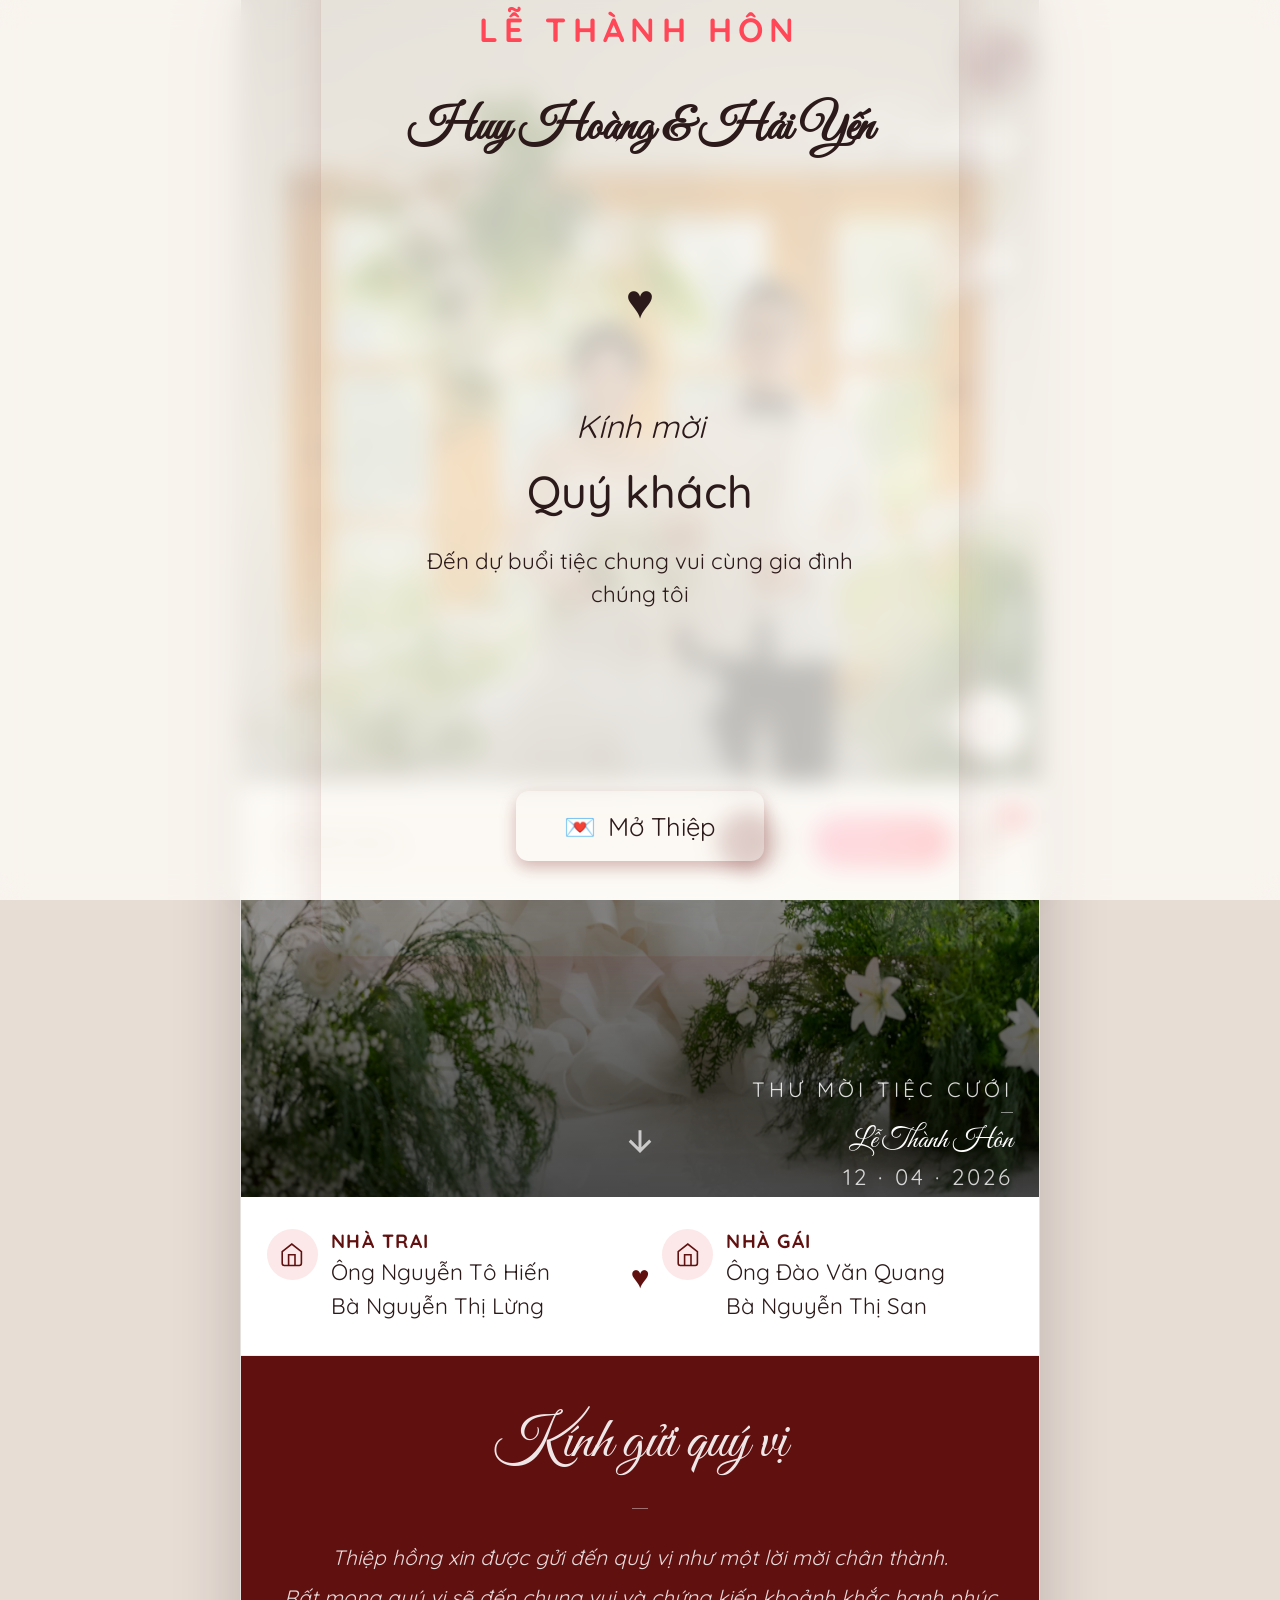
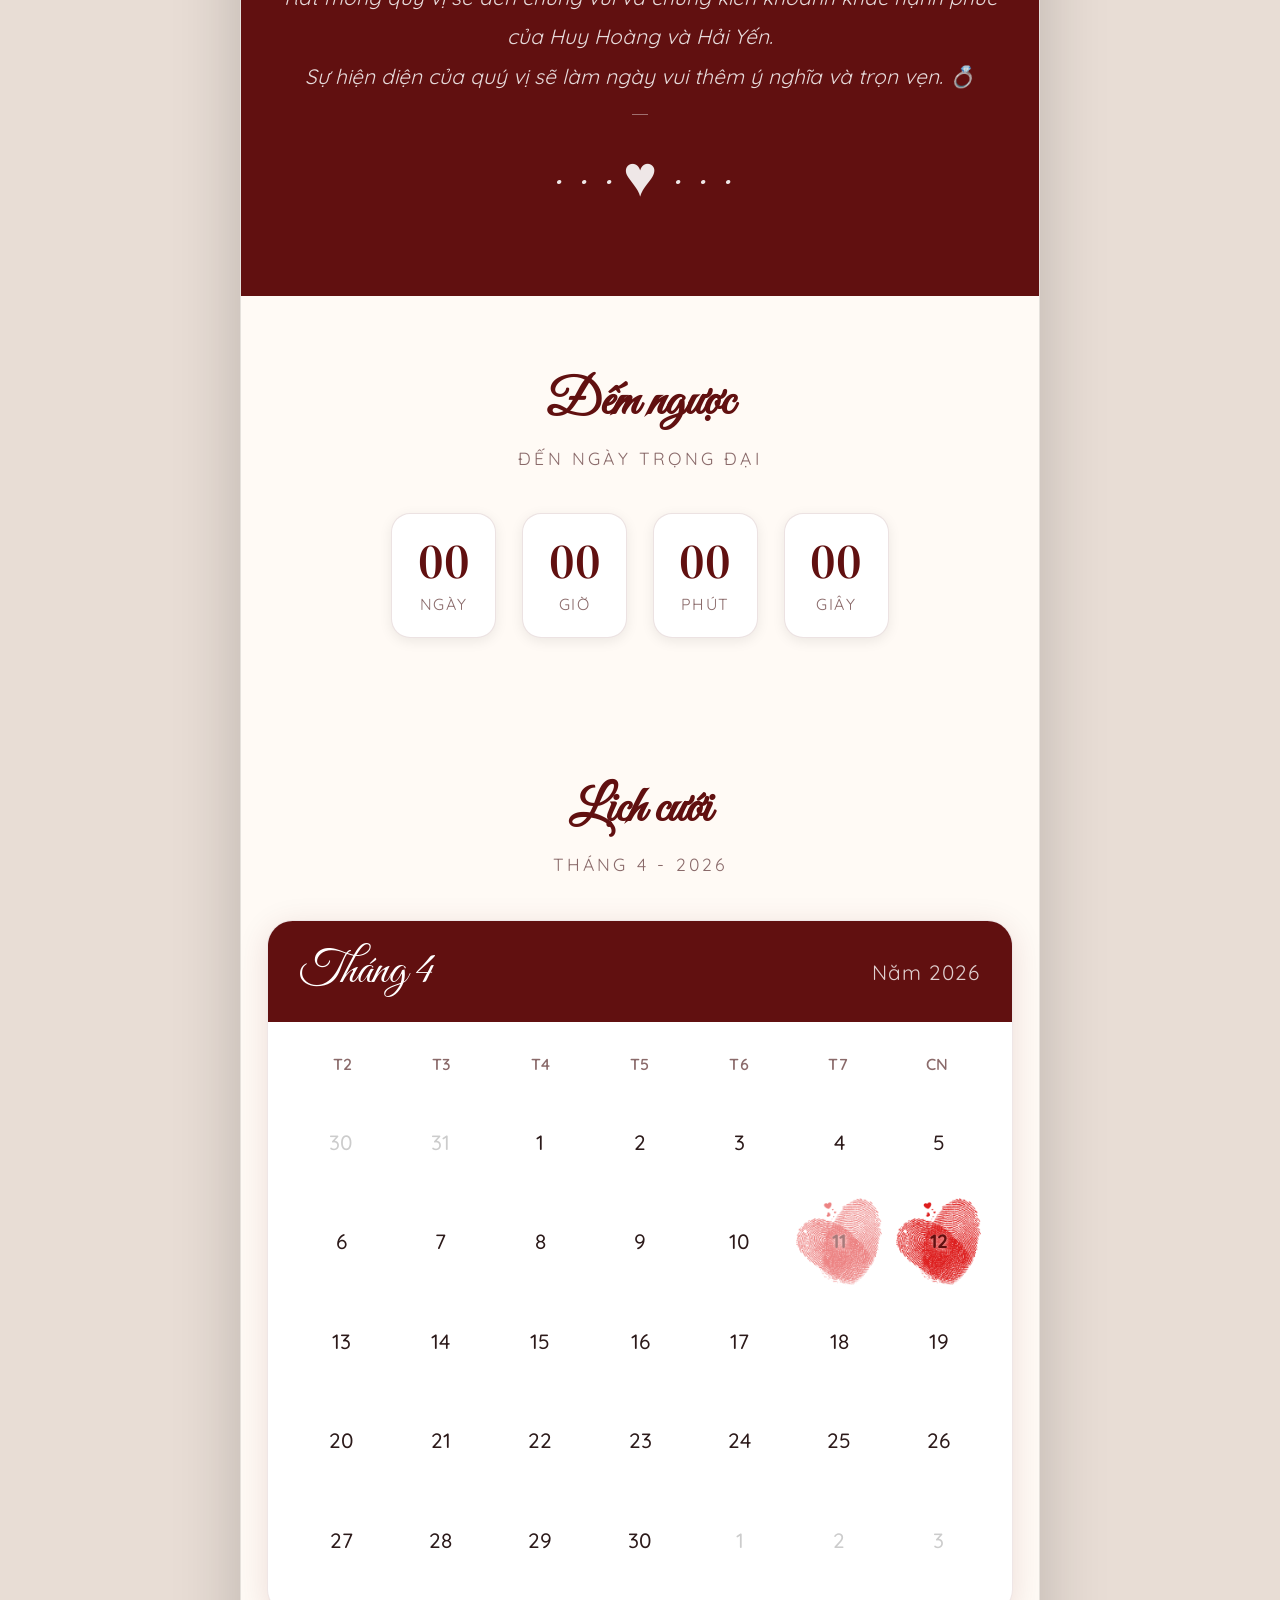
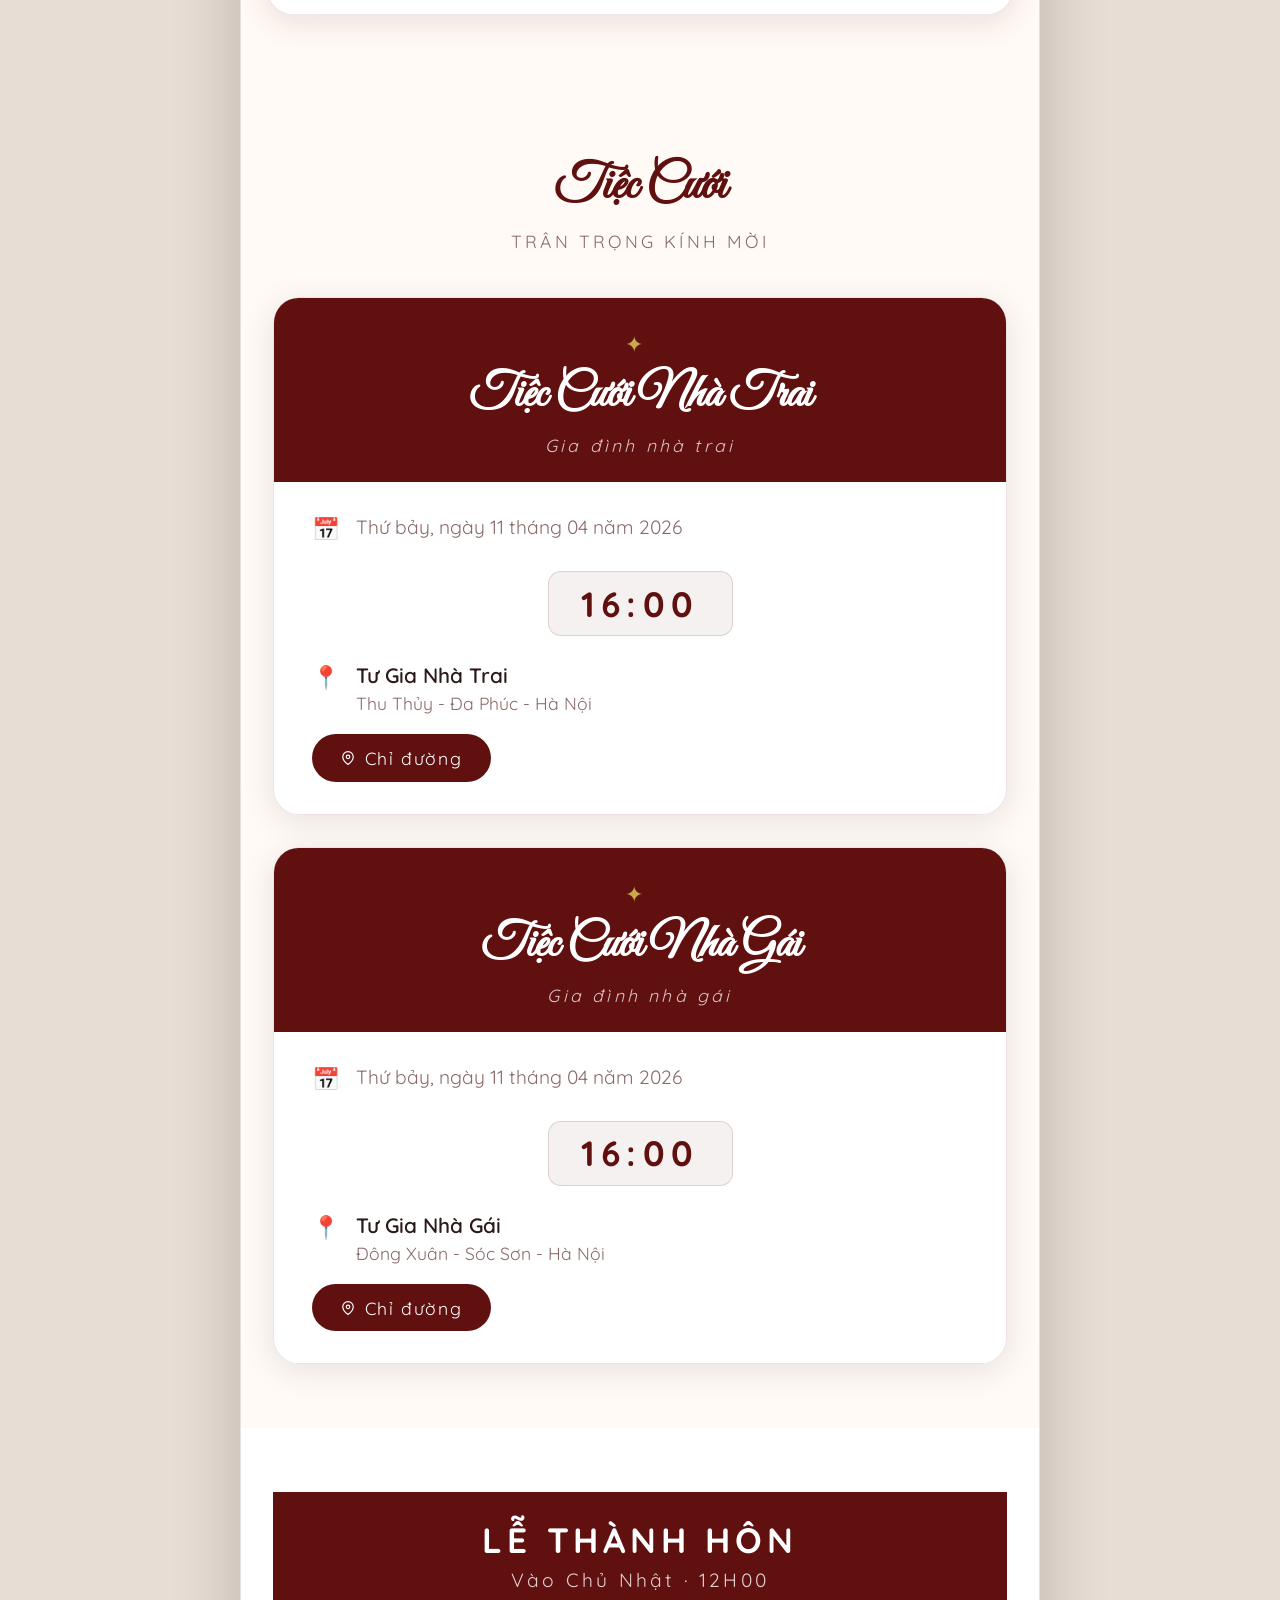
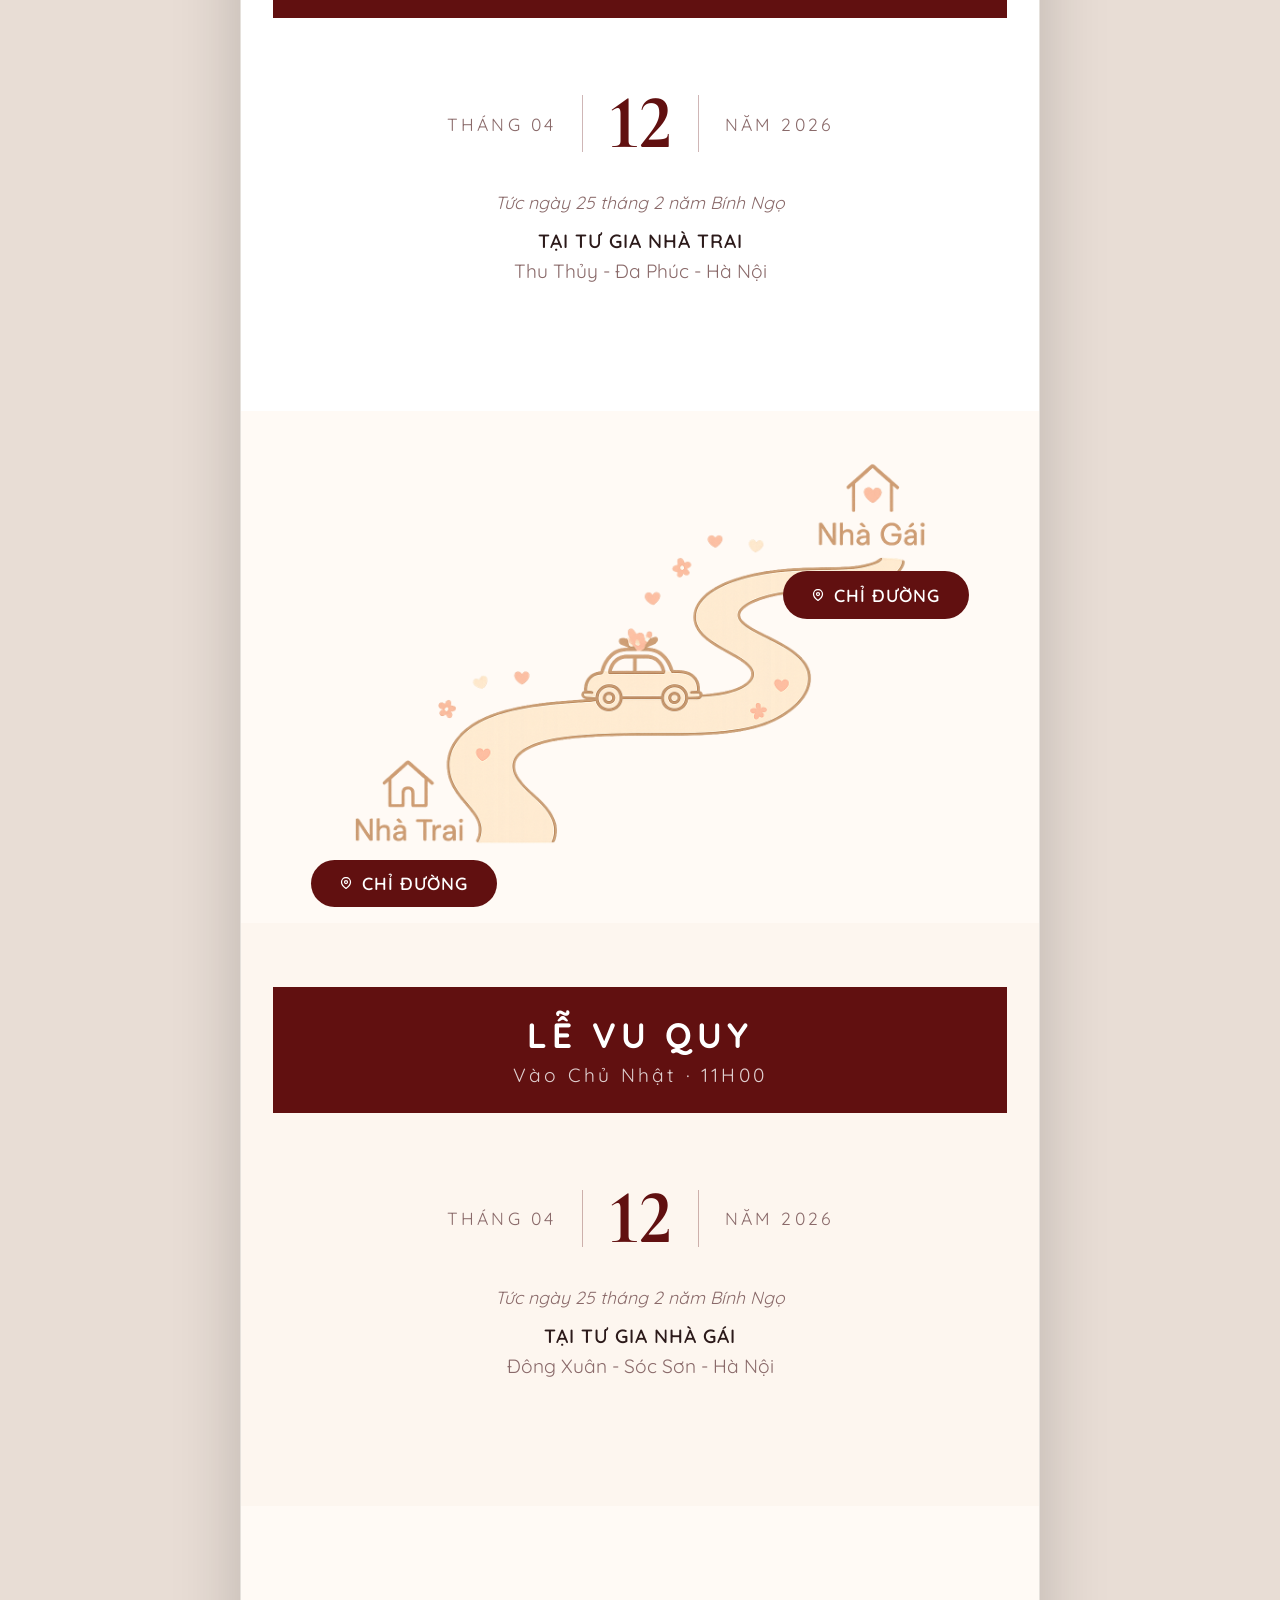
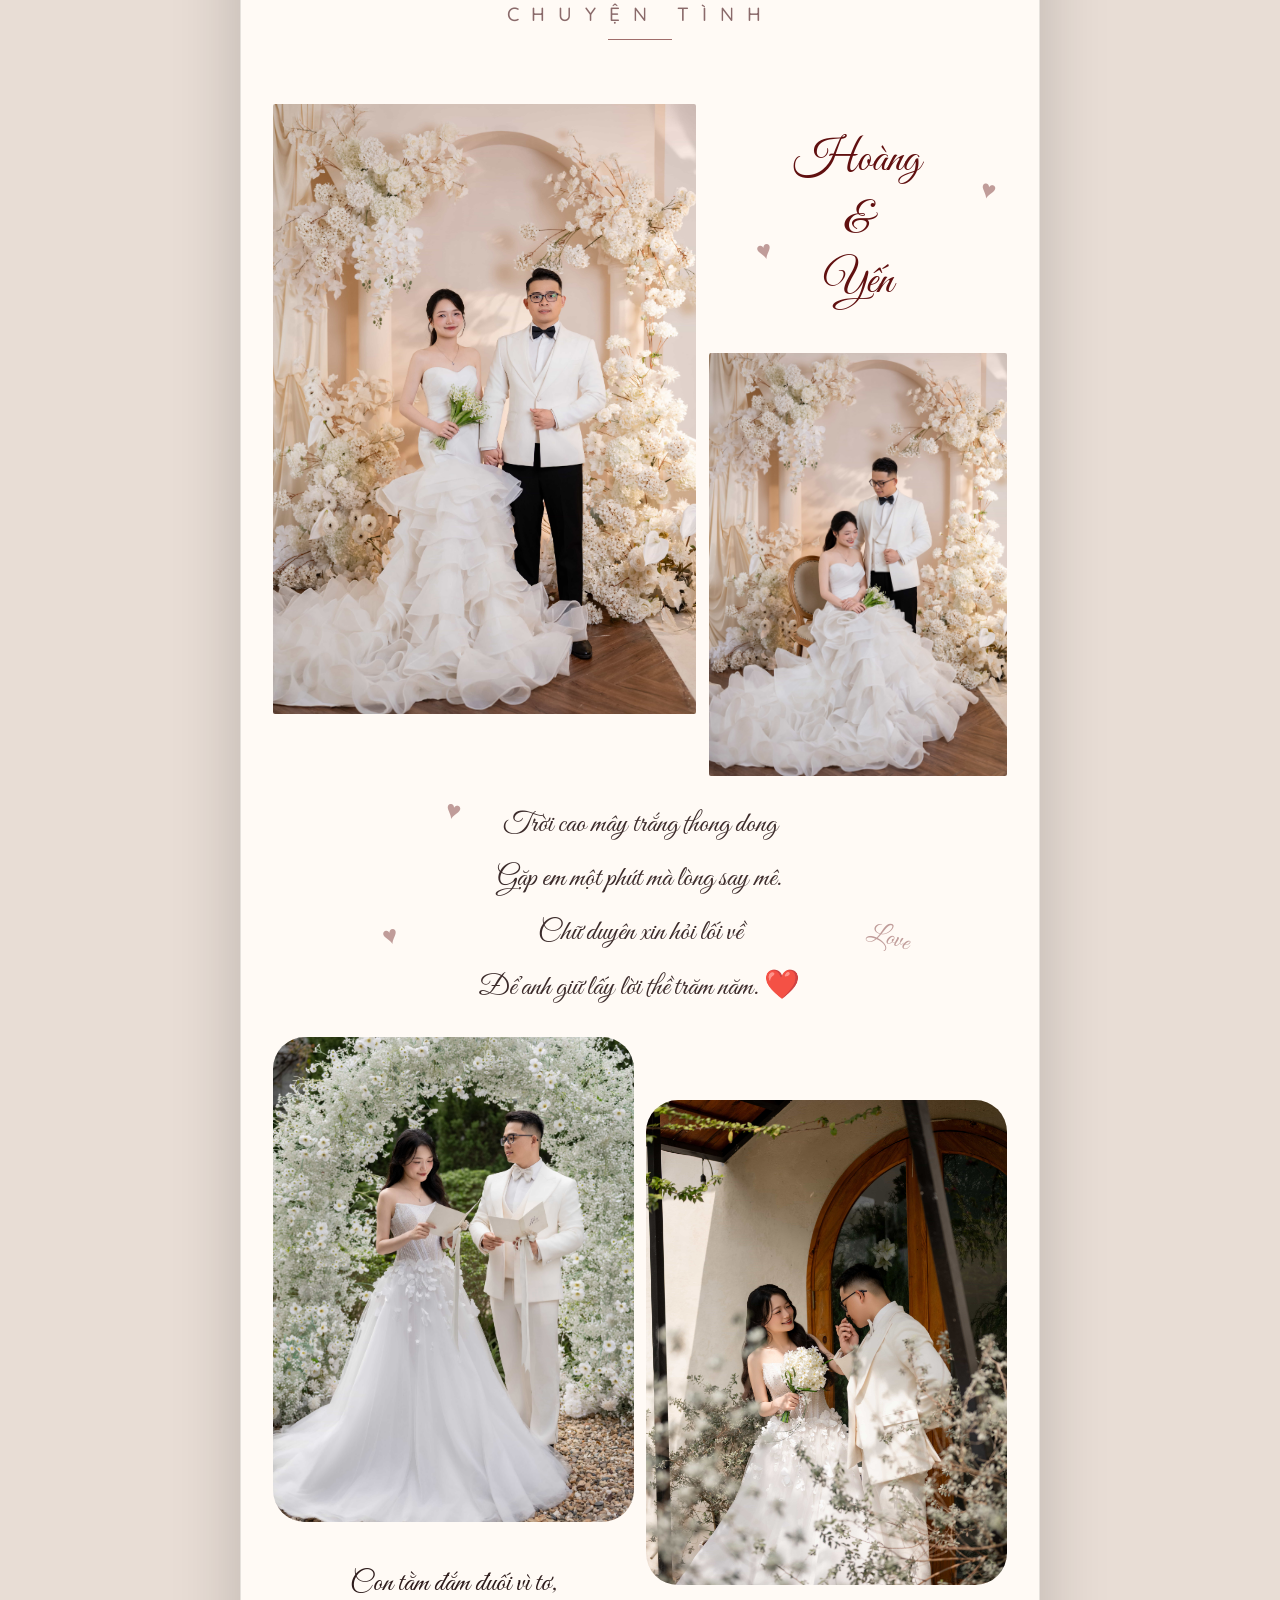
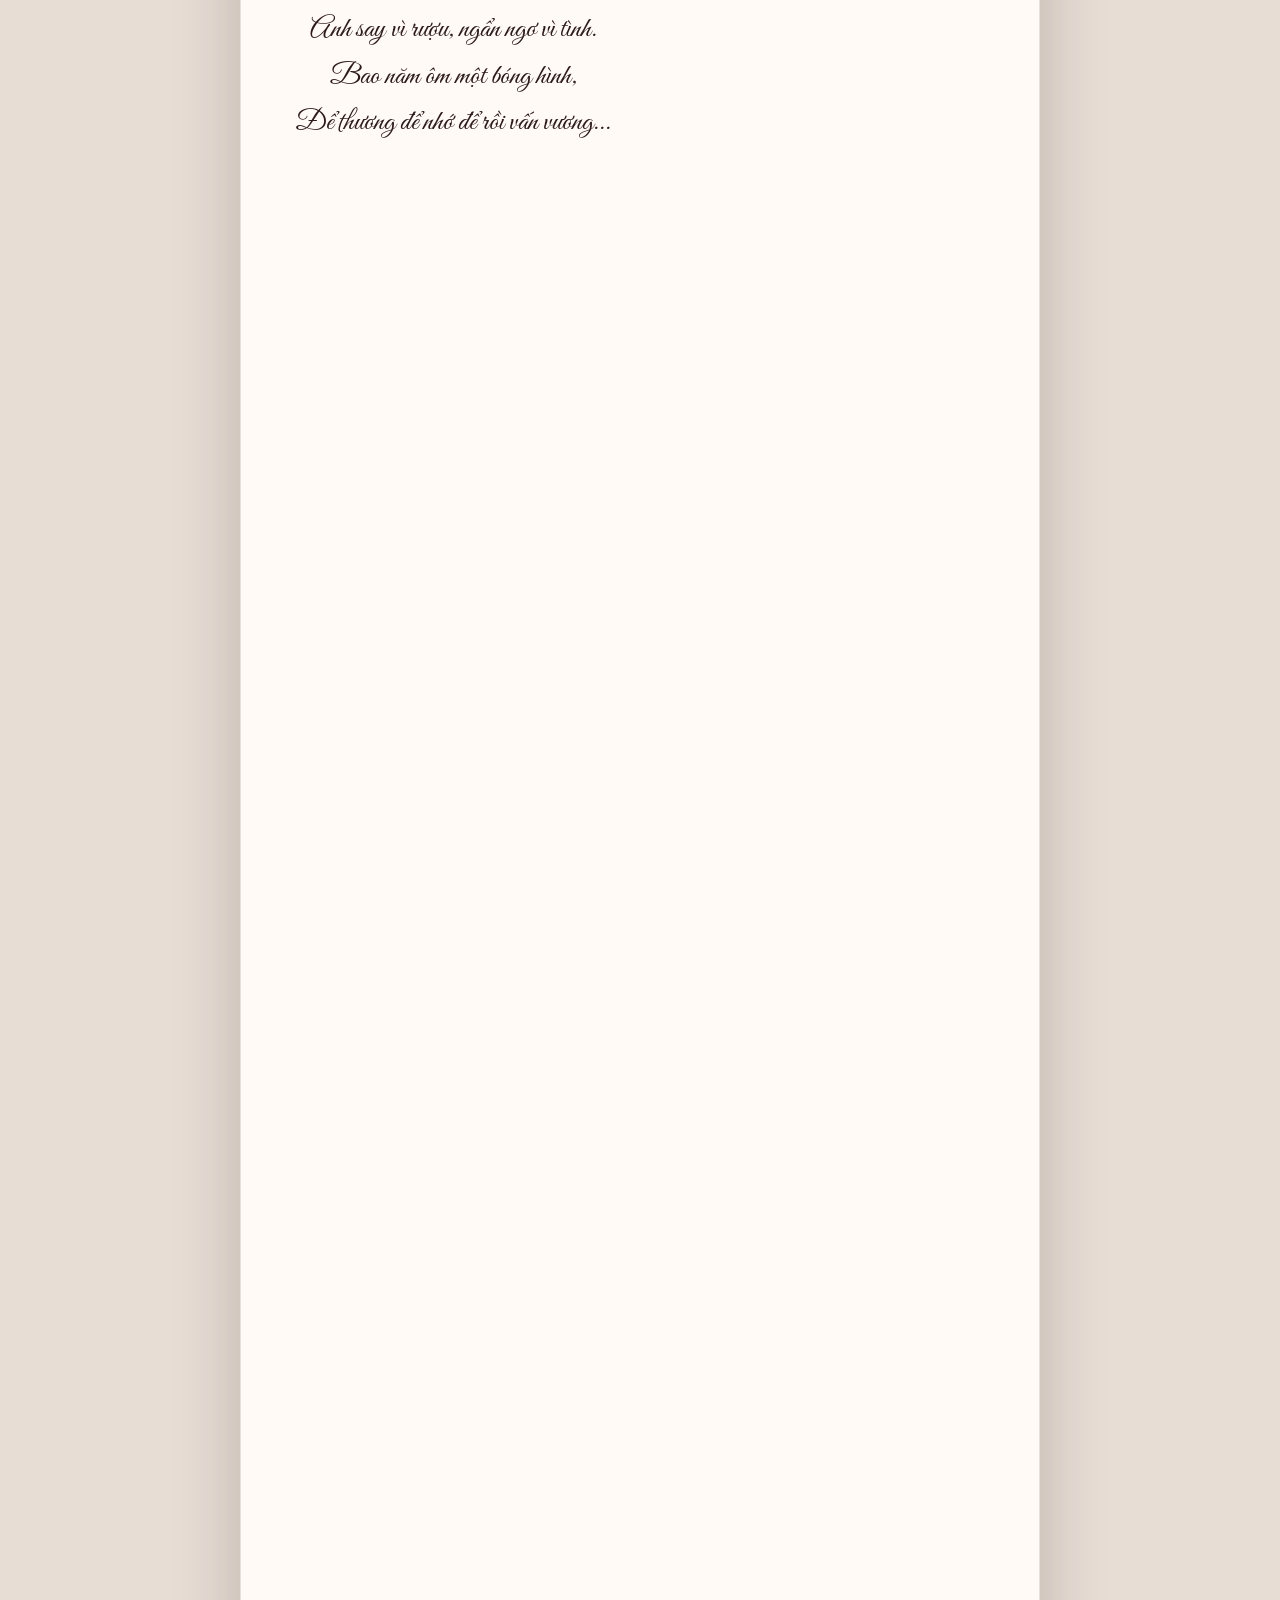
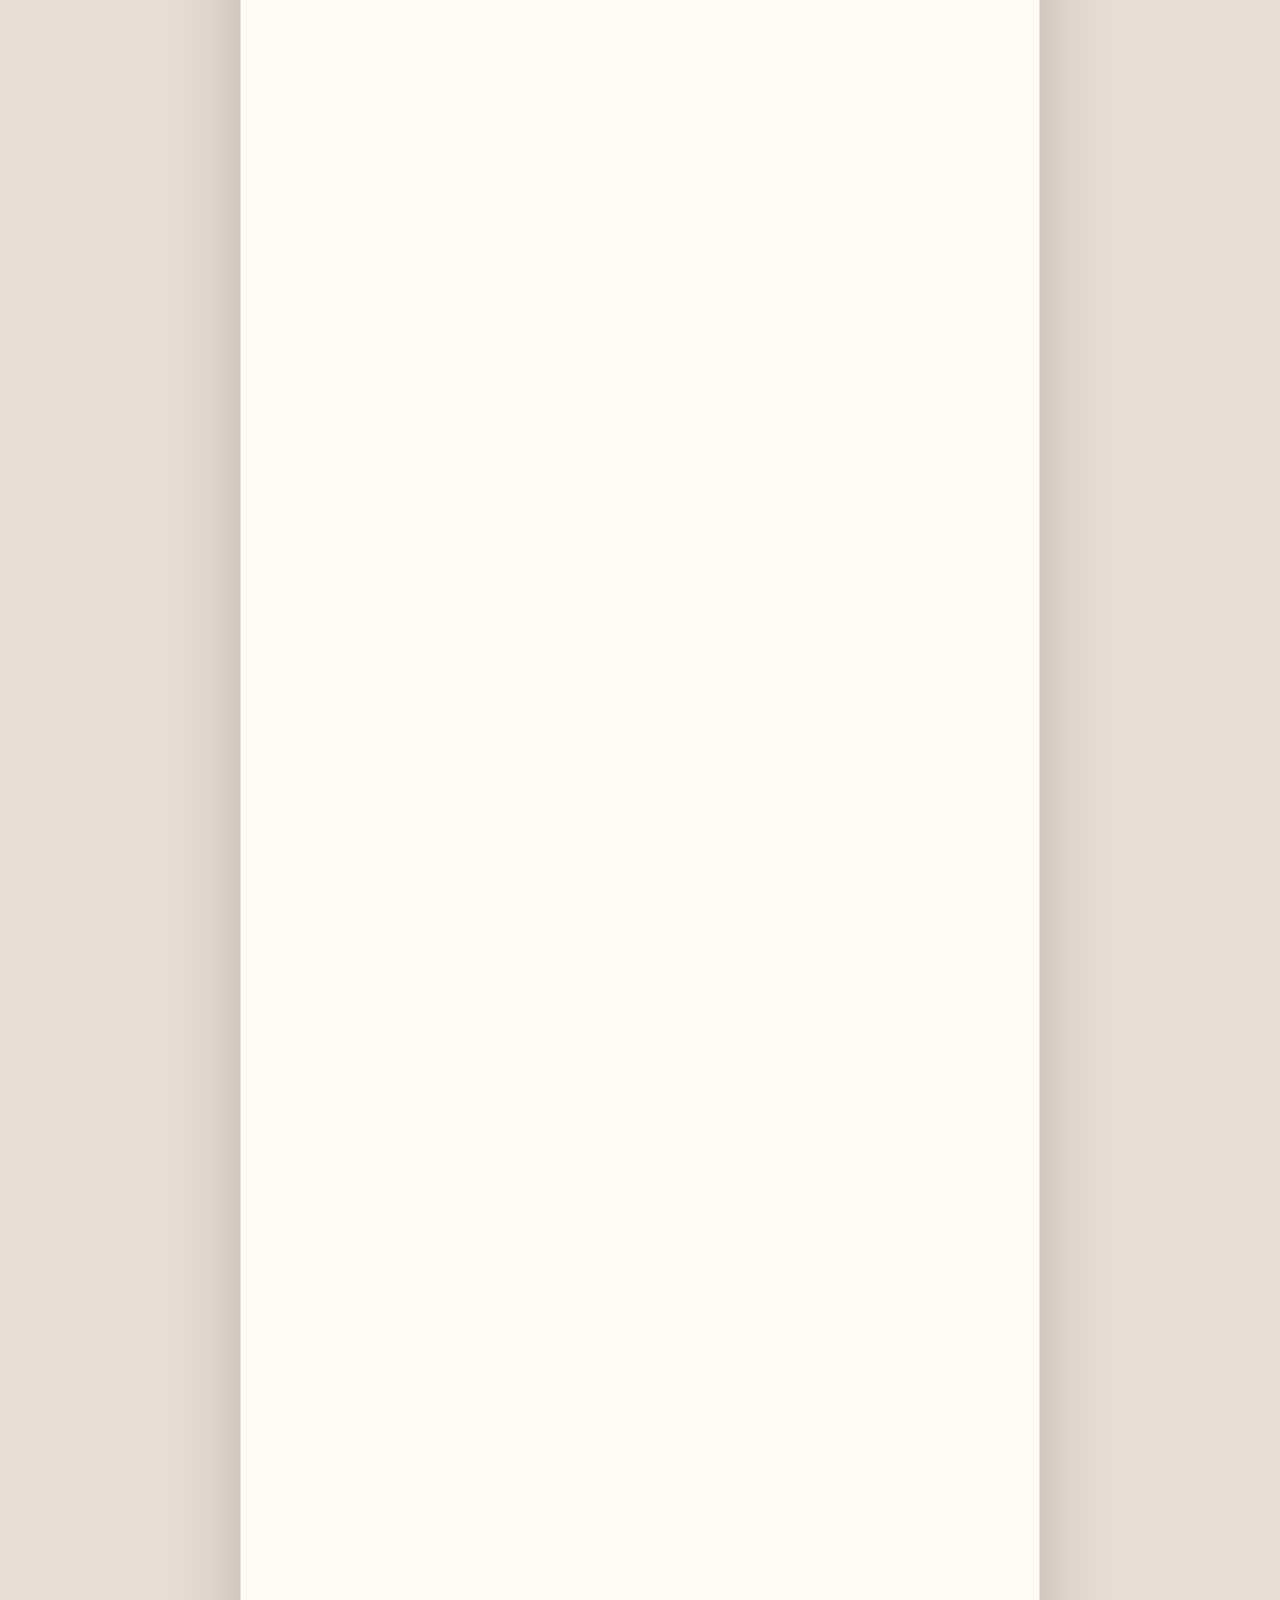
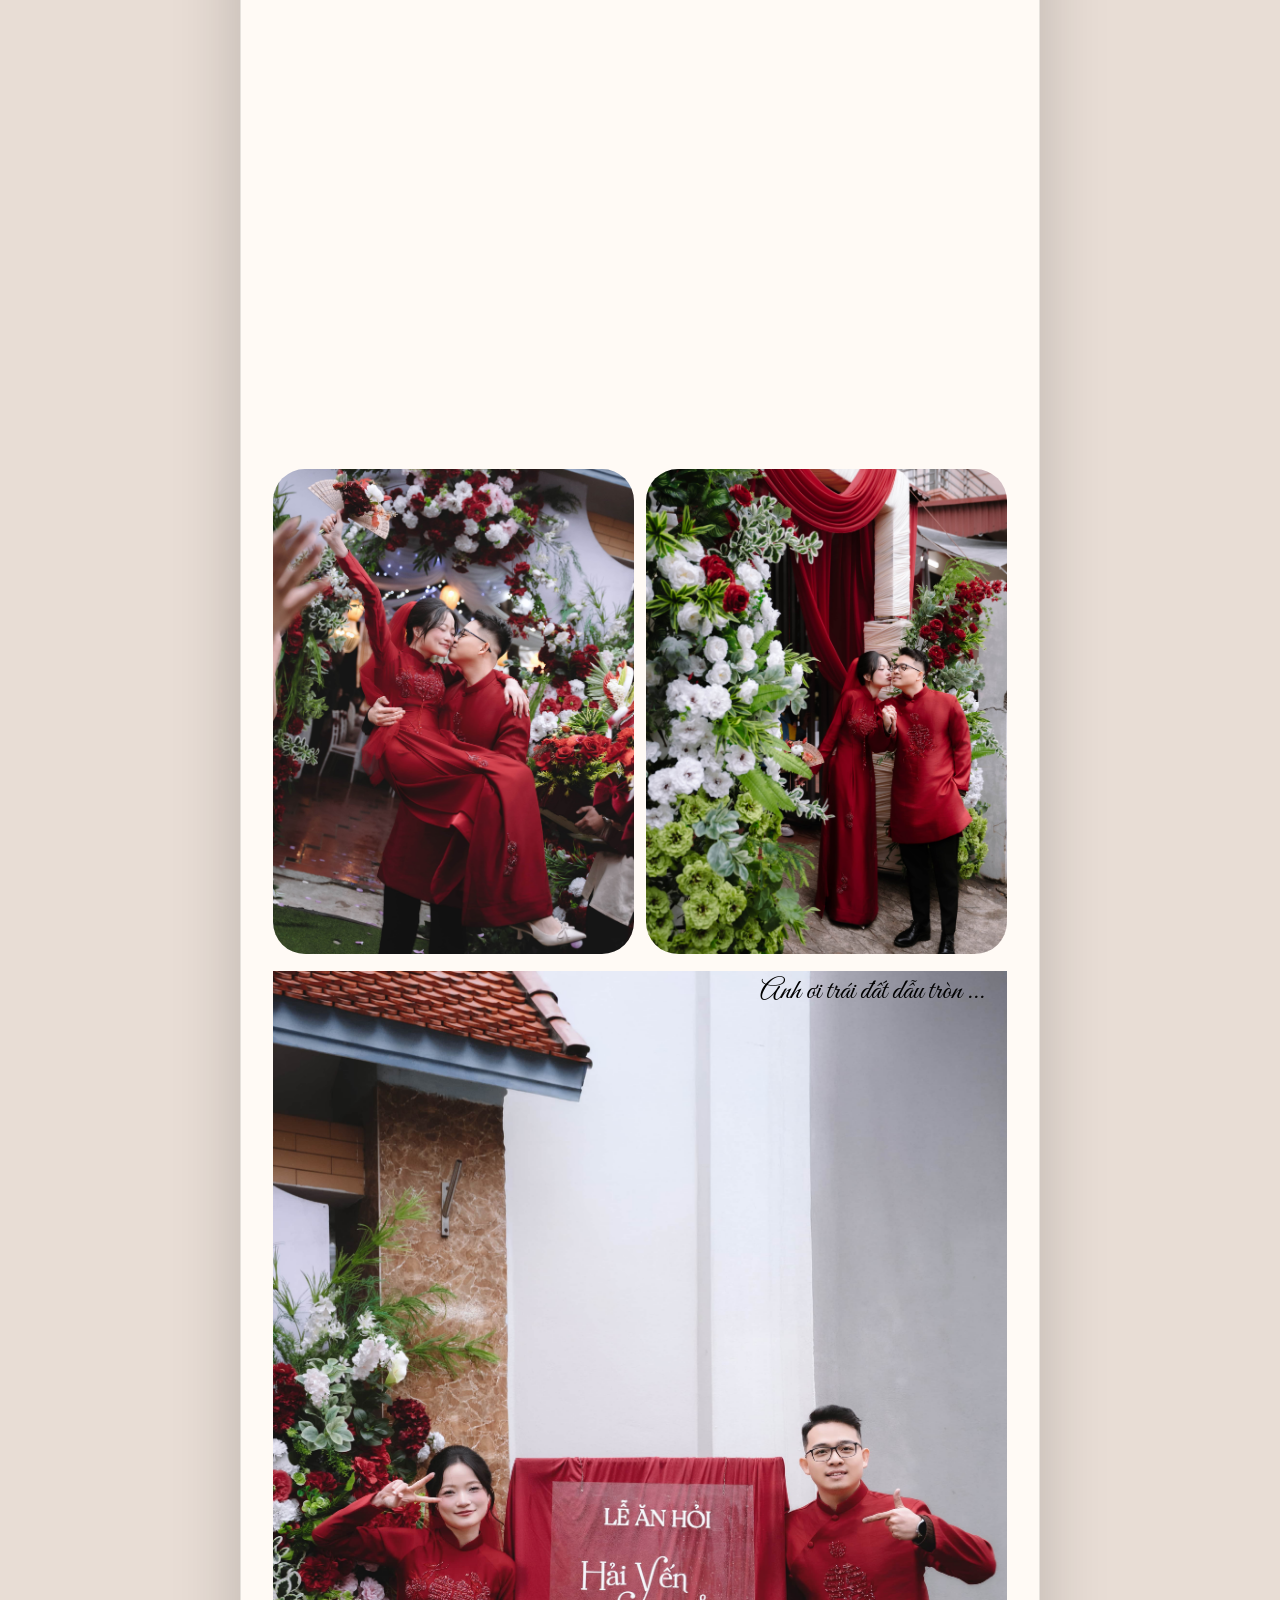
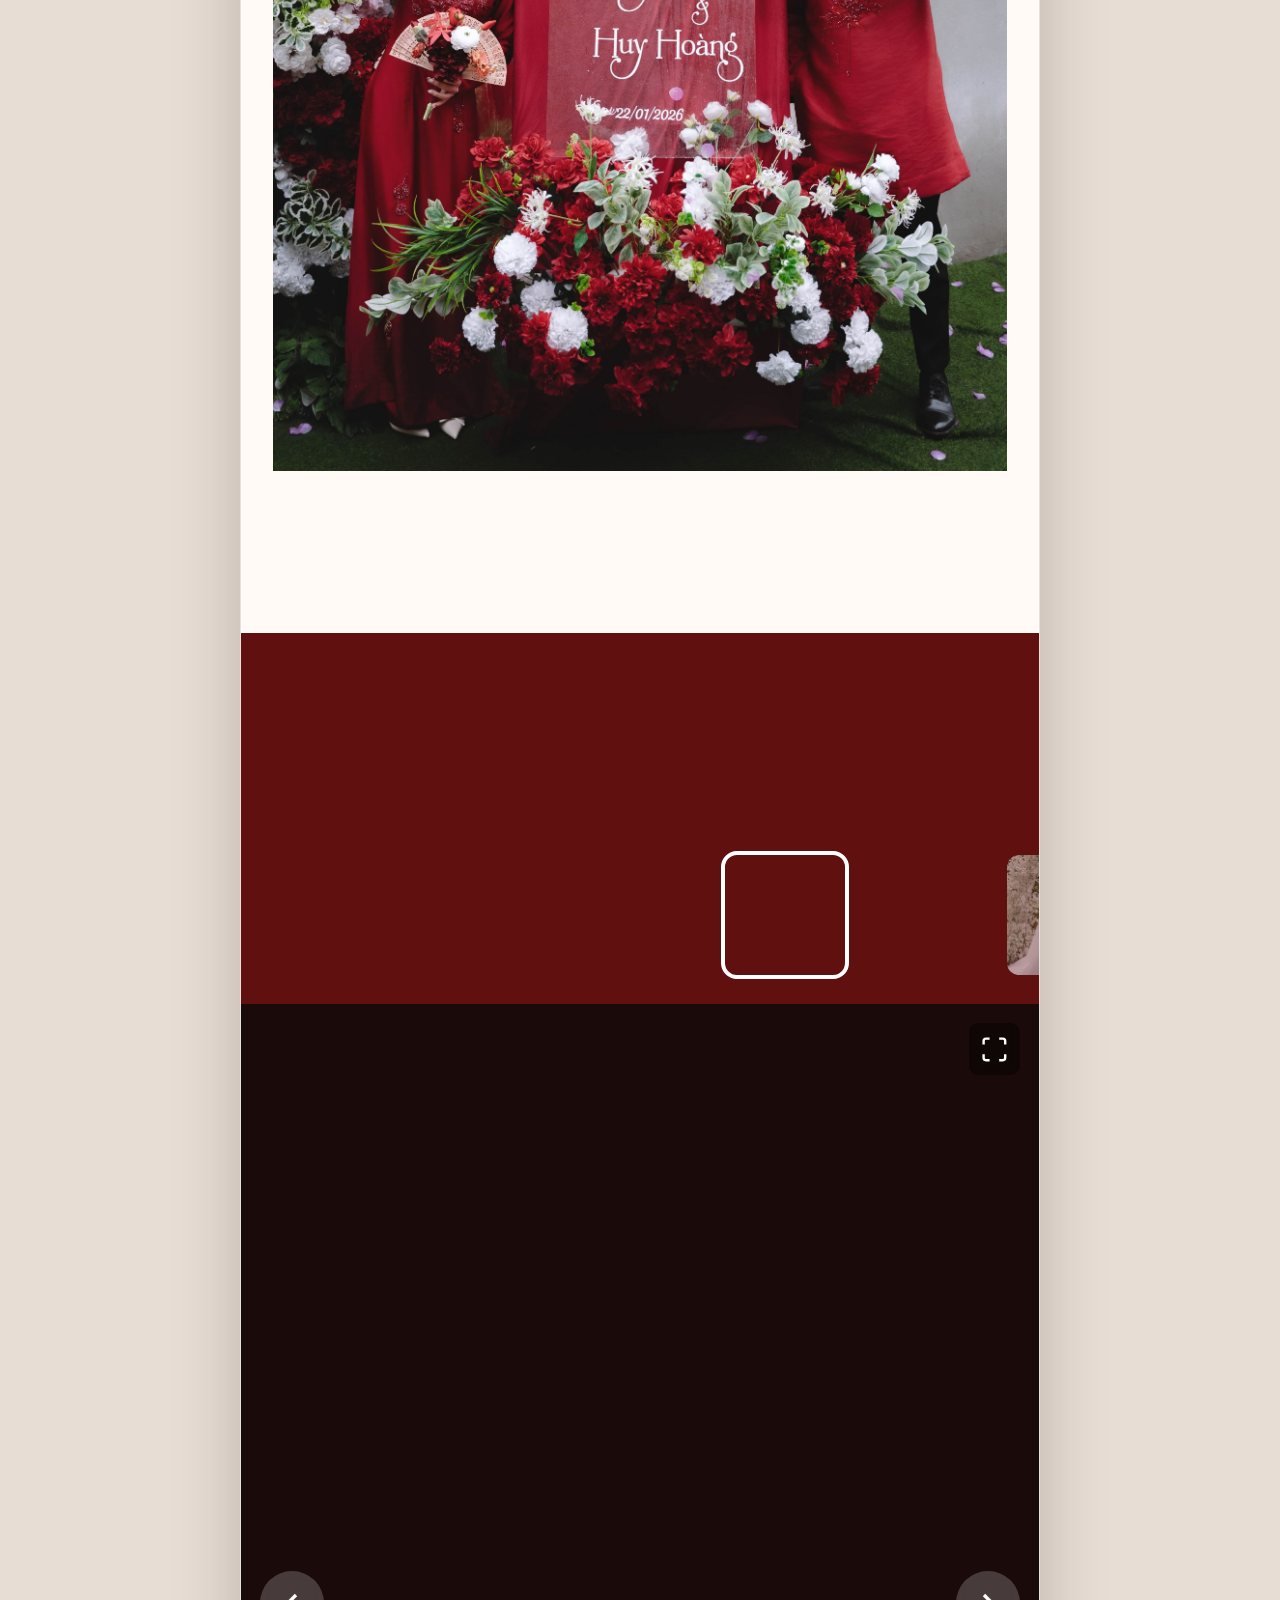
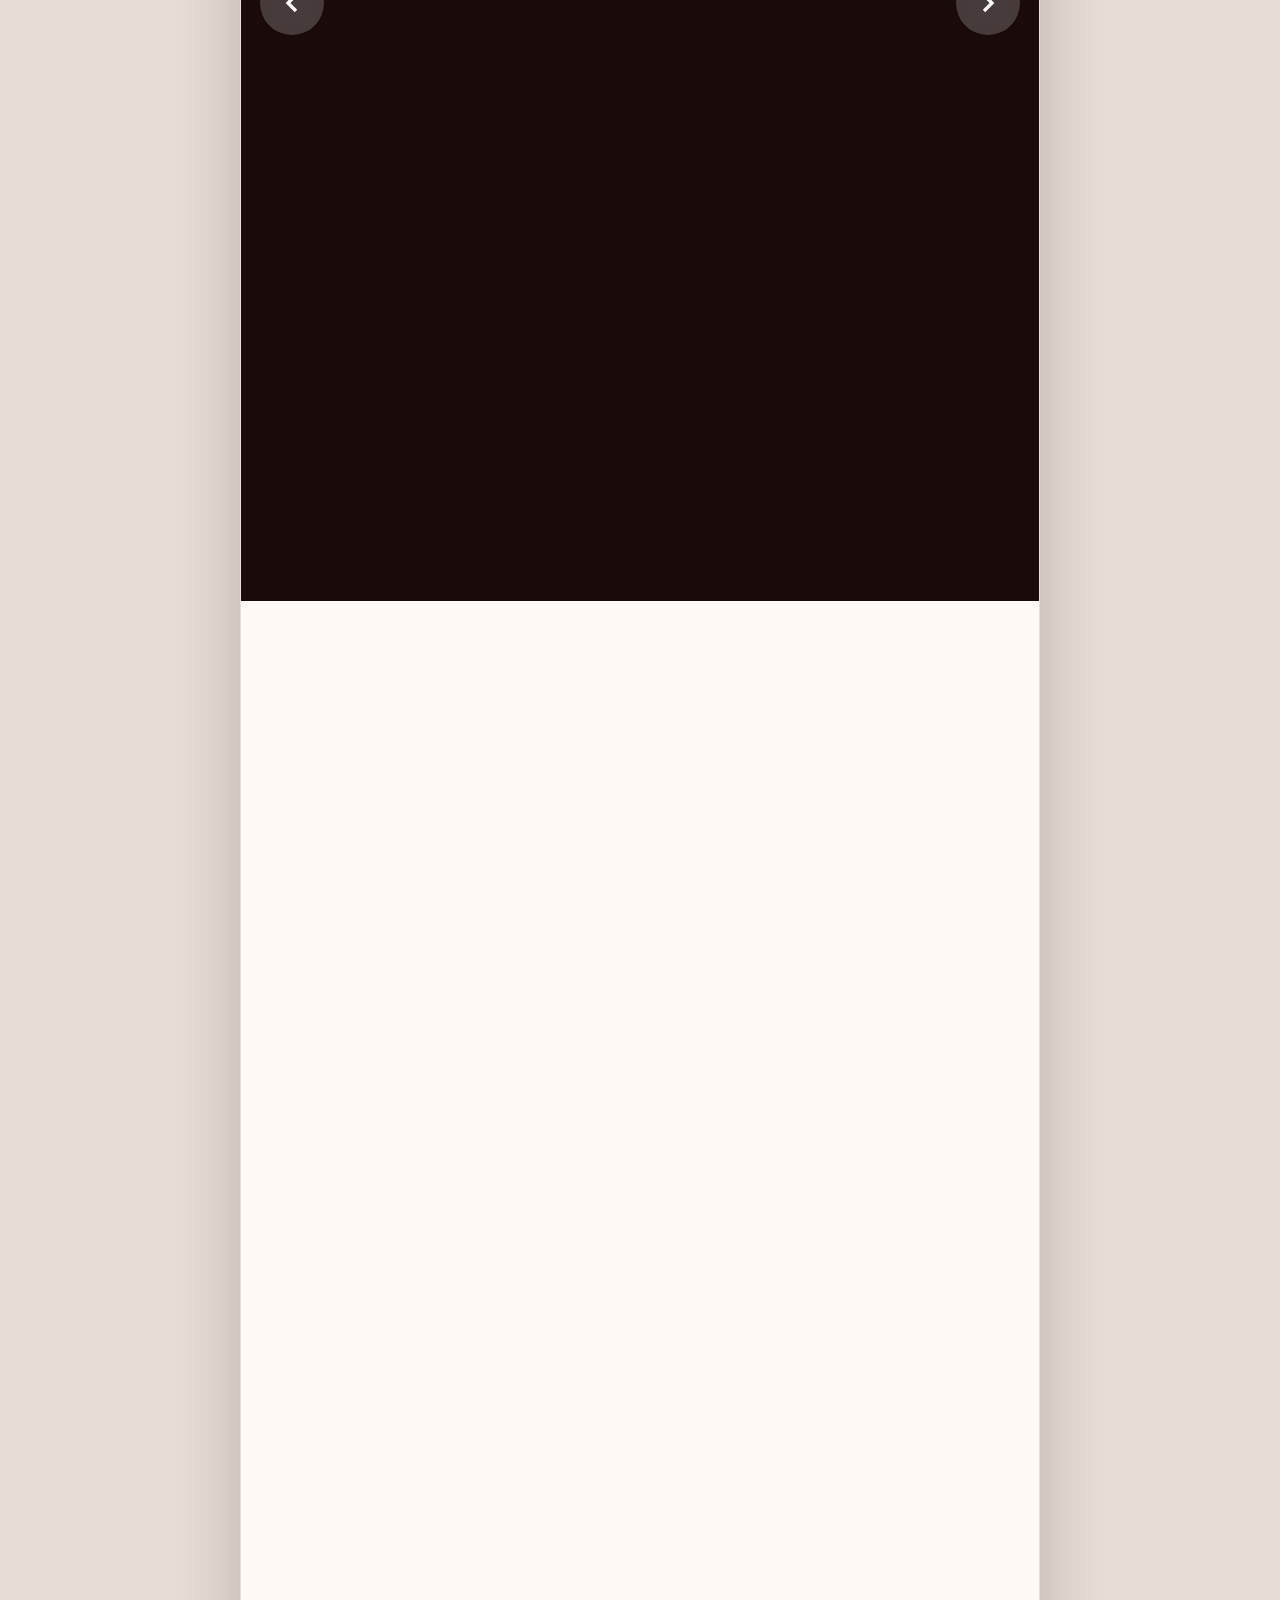
==== index.html @ 7a401bbb "ok" ====
<!DOCTYPE html>
<html lang="vi">

<head>
  <meta charset="UTF-8">
  <meta name="viewport" content="width=device-width, initial-scale=1.0, maximum-scale=1.0, user-scalable=no">
  <meta name="description" content="Thiệp cưới - Lễ thành hôn - Ngày 12 tháng 04 năm 2026">
  <link rel="icon" type="image/svg+xml" href="./favicon.svg">
  <title>Thiệp Cưới - Hoàng & Yến</title>
  <link rel="stylesheet" href="./css/base.css">
  <link rel="stylesheet" href="./css/layout.css">
  <link rel="stylesheet" href="./css/components.css">
  <link rel="stylesheet" href="./css/hosts.css">
  <link rel="stylesheet" href="./css/invitation.css">
  <link rel="stylesheet" href="./css/countdown.css">
  <link rel="stylesheet" href="./css/reception.css">
  <link rel="stylesheet" href="./css/ceremony.css">
  <link rel="stylesheet" href="./css/calendar.css">
  <link rel="stylesheet" href="./css/gallery.css">
  <link rel="stylesheet" href="./css/rsvp.css">
  <link rel="stylesheet" href="./css/gifts.css">
  <link rel="stylesheet" href="./css/story.css">
  <link rel="stylesheet" href="./css/responsive.css">
  <link rel="preconnect" href="https://fonts.googleapis.com">
  <link rel="preconnect" href="https://fonts.gstatic.com" crossorigin>
  <script>
    (function () {
      var resizeRafId = null;
      function setFontSize() {
        var clientWidth = document.documentElement.clientWidth || window.innerWidth;
        if (clientWidth > 800) clientWidth = 800;
        var fz = (clientWidth / 500) * 100;
        document.documentElement.style.fontSize = fz + 'px';
      }
      function onResize() {
        if (resizeRafId) return;
        resizeRafId = window.requestAnimationFrame(function () {
          resizeRafId = null;
          setFontSize();
        });
      }
      setFontSize();
      window.addEventListener('resize', onResize, { passive: true });
    })();
  </script>
</head>

<body class="is-locked">
  <div id="envelope-cover" class="envelope-cover">
    <div class="envelope-content">
      <div class="envelope-top">
        <h2 class="envelope-event">LỄ THÀNH HÔN</h2>
        <h1 style="font-size: 0.3rem; font-family: var(--font-script); padding-top: 0.3rem;"> Huy Hoàng & Hải Yến</h1>
        <div class="envelope-divider"><span>♥</span></div>
      </div>
      <div class="envelope-main">
        <p class="envelope-invite-text">Kính mời</p>
        <h1 class="envelope-guest-name" id="envelope-guest-name">Quý khách</h1>
        <p class="envelope-sub-text">Đến dự buổi tiệc chung vui cùng gia đình <span id="envelope-host-pronoun">chúng
            tôi</span></p>
      </div>
      <div class="envelope-action">
        <button id="btn-open-envelope" class="btn-open">
          <span class="btn-icon">💌</span> Mở Thiệp
        </button>
      </div>
    </div>
  </div>
  <div id="toast">✓ Thành công!</div>
  <div id="hearts-canvas" aria-hidden="true"></div>
  <div id="hearts-canvas" aria-hidden="true"></div>
  <button id="music-btn" aria-label="Phát nhạc nền" title="Nhạc: Đưa bàn tay anh nắm">
    <img src="./assets/icons/audio_icon.png" alt="music"
      onerror="this.src='data:image/svg+xml,<svg xmlns=%22http://www.w3.org/2000/svg%22 viewBox=%220 0 40 40%22><circle cx=%2220%22 cy=%2220%22 r=%2220%22 fill=%22%23611010%22/><text x=%2250%25%22 y=%2255%25%22 dominant-baseline=%22middle%22 text-anchor=%22middle%22 font-size=%2218%22 fill=%22white%22>♪</text></svg>'">
  </button>
  <audio id="bg-audio" loop preload="none">
    <source src="./media/music/de96acfbb40bc8e79f91062dbed7050c.mp3" type="audio/mpeg">
  </audio>
  <div id="app">
    <section id="hero" aria-label="Lời chào mừng">
      <img id="hero-bg-img" class="hero-bg-img" src="" alt="Ảnh cưới" role="img"
        style="width:100%; height:auto; display:block;">
      <div class="hero-name-overlay">
        <h1 id="hero-groom-name" class="hero-name-top">Hoàng</h1>
        <span class="hero-name-amp">&amp;</span>
        <h1 id="hero-bride-name" class="hero-name-bottom">Yến</h1>
      </div>
      <div class="hero-bottom-overlay">
        <p id="hero-invite-label" class="hero-overlay-label">Thư mời tiệc cưới</p>
        <div class="hero-overlay-divider"></div>
        <p id="hero-event-name" class="hero-overlay-event">Lễ Thành Hôn</p>
        <p id="hero-date-display" class="hero-overlay-date">12 · 04 · 2026</p>
      </div>
      <div class="hero-scroll-hint" aria-hidden="true">
        <svg viewBox="0 0 24 24" fill="none" stroke="currentColor" stroke-width="2">
          <path d="M12 5v14M5 12l7 7 7-7" />
        </svg>
      </div>
    </section>
    <section id="hosts" aria-label="Thông tin gia đình">
      <div class="hosts-container">
        <div class="host-card">
          <div class="host-icon">
            <svg viewBox="0 0 24 24" fill="none" stroke="currentColor" stroke-width="1.5">
              <path d="M3 9l9-7 9 7v11a2 2 0 0 1-2 2H5a2 2 0 0 1-2-2z" />
              <polyline points="9 22 9 12 15 12 15 22" />
            </svg>
          </div>
          <div class="host-info">
            <p id="host-bride-label" class="host-role">Nhà Gái</p>
            <p id="host-bride-name1" class="host-name">Ông Đào Văn Quang</p>
            <p id="host-bride-name2" class="host-name">Bà Nguyễn Thị San</p>
          </div>
        </div>
        <div class="hosts-heart">♥</div>
        <div class="host-card">
          <div class="host-icon">
            <svg viewBox="0 0 24 24" fill="none" stroke="currentColor" stroke-width="1.5">
              <path d="M3 9l9-7 9 7v11a2 2 0 0 1-2 2H5a2 2 0 0 1-2-2z" />
              <polyline points="9 22 9 12 15 12 15 22" />
            </svg>
          </div>
          <div class="host-info">
            <p id="host-groom-label" class="host-role">Nhà Trai</p>
            <p id="host-groom-name1" class="host-name">Ông Nguyễn Tô Hiến</p>
            <p id="host-groom-name2" class="host-name">Bà Nguyễn Thị Lừng</p>
          </div>
        </div>
      </div>
    </section>
    <section id="invitation" class="section" aria-label="Lời mời">
      <p id="invitation-title" class="invitation-script reveal">Kính mời quý khách</p>
      <div class="invitation-divider"></div>
      <p id="invitation-body" class="invitation-body reveal reveal-delay-1">
        Trân trọng kính mời quý vị đến dự lễ thành hôn của chúng tôi.<br><br>
        Sự hiện diện của quý vị là niềm vui và hạnh phúc lớn nhất<br>
        cho đôi trẻ trong ngày trọng đại này.
      </p>
      <div class="invitation-divider" style="margin-top:18px;"></div>
      <p id="invitation-closing" class="invitation-script reveal reveal-delay-2"
        style="font-size:1.4rem; margin-top:12px;">
        Kính mời ♥
      </p>
    </section>
    <section id="countdown" class="section" aria-label="Đếm ngược">
      <h2 class="section-title reveal">Đếm ngược</h2>
      <p class="section-subtitle reveal reveal-delay-1">Đến ngày trọng đại</p>
      <div class="countdown-grid" id="countdown-grid" aria-live="polite">
        <div class="countdown-item reveal reveal-delay-1">
          <span class="countdown-num" id="cd-days">--</span>
          <span class="countdown-label">Ngày</span>
        </div>
        <div class="countdown-item reveal reveal-delay-2">
          <span class="countdown-num" id="cd-hours">--</span>
          <span class="countdown-label">Giờ</span>
        </div>
        <div class="countdown-item reveal reveal-delay-2">
          <span class="countdown-num" id="cd-mins">--</span>
          <span class="countdown-label">Phút</span>
        </div>
        <div class="countdown-item reveal reveal-delay-3">
          <span class="countdown-num" id="cd-secs">--</span>
          <span class="countdown-label">Giây</span>
        </div>
      </div>
    </section>
    <section id="calendar-section" class="section" aria-label="Lịch cưới">
      <h2 class="section-title reveal">Lịch cưới</h2>
      <p id="calendar-subtitle" class="section-subtitle reveal reveal-delay-1">Tháng 04 - 2026</p>
      <div class="calendar-wrap reveal reveal-delay-2">
        <div class="calendar-head">
          <div>
            <div id="calendar-month-name" class="calendar-month-name">Tháng 04</div>
          </div>
          <div id="calendar-year-name" class="calendar-year-name">Năm 2026</div>
        </div>
        <div class="calendar-body">
          <div class="calendar-weekdays">
            <div class="calendar-weekday-name">T2</div>
            <div class="calendar-weekday-name">T3</div>
            <div class="calendar-weekday-name">T4</div>
            <div class="calendar-weekday-name">T5</div>
            <div class="calendar-weekday-name">T6</div>
            <div class="calendar-weekday-name">T7</div>
            <div class="calendar-weekday-name">CN</div>
          </div>
          <div id="calendar-days" class="calendar-days">
          </div>
        </div>
      </div>
    </section>
    <section id="reception" aria-label="Mời tiệc cưới">
      <div class="section-header reveal">
        <h2 id="reception-title" class="section-title">Tiệc Cưới</h2>
        <p id="reception-subtitle" class="section-subtitle">Trân trọng kính mời</p>
      </div>
      <div class="reception-cards">
        <div class="reception-card reveal">
          <div class="reception-card-inner">
            <div class="reception-card-header">
              <div class="reception-card-ornament">✦</div>
              <h3 id="reception-bride-title" class="reception-card-title">Tiệc Cưới Nhà Gái</h3>
              <p id="reception-bride-host" class="reception-card-host">Gia đình nhà gái</p>
            </div>
            <div class="reception-card-body">
              <div class="reception-info-row">
                <span class="reception-info-icon">📅</span>
                <span id="reception-bride-date" class="reception-card-date">Thứ bảy, ngày 11 tháng 04 năm 2026</span>
              </div>
              <div class="reception-time-badge">
                <span id="reception-bride-time" class="reception-card-time">16:00</span>
              </div>
              <div class="reception-info-row">
                <span class="reception-info-icon">📍</span>
                <div>
                  <p id="reception-bride-location" class="reception-card-location">Tư Gia Nhà Gái</p>
                  <p id="reception-bride-address" class="reception-card-address">Đông Xuân - Sóc Sơn - Hà Nội</p>
                </div>
              </div>
              <a id="reception-bride-map"
                href="https://www.google.com/maps/place/Nh%C3%A0+V%C4%83n+ho%C3%A1+Th%C3%B4n+C%E1%BA%A3/@21.210712,105.8773115,595m/data=!3m2!1e3!4b1!4m6!3m5!1s0x31350500032aa64b:0x532eadf5a0ace06c!8m2!3d21.210712!4d105.8773115!16s%2Fg%2F11yw994cqn?entry=ttu&g_ep=EgoyMDI2MDMxMS4wIKXMDSoASAFQAw%3D%3D"
                target="_blank" rel="noopener" class="reception-map-btn">
                <svg viewBox="0 0 24 24" width="14" height="14" fill="none" stroke="currentColor" stroke-width="2">
                  <path d="M21 10c0 7-9 13-9 13s-9-6-9-13a9 9 0 0 1 18 0z" />
                  <circle cx="12" cy="10" r="3" />
                </svg>
                Chỉ đường
              </a>
            </div>
          </div>
        </div>
        <div class="reception-card reveal reveal-delay-1">
          <div class="reception-card-inner">
            <div class="reception-card-header">
              <div class="reception-card-ornament">✦</div>
              <h3 id="reception-groom-title" class="reception-card-title">Tiệc Cưới Nhà Trai</h3>
              <p id="reception-groom-host" class="reception-card-host">Gia đình nhà trai</p>
            </div>
            <div class="reception-card-body">
              <div class="reception-info-row">
                <span class="reception-info-icon">📅</span>
                <span id="reception-groom-date" class="reception-card-date">Thứ bảy, ngày 11 tháng 04 năm 2026</span>
              </div>
              <div class="reception-time-badge">
                <span id="reception-groom-time" class="reception-card-time">16:00</span>
              </div>
              <div class="reception-info-row">
                <span class="reception-info-icon">📍</span>
                <div>
                  <p id="reception-groom-location" class="reception-card-location">Tư Gia Nhà Trai</p>
                  <p id="reception-groom-address" class="reception-card-address">Thu Thủy - Đa Phúc - Hà Nội</p>
                </div>
              </div>
              <a id="reception-groom-map" href="https://maps.app.goo.gl/KoiGsKyfGxgCRzdd6" target="_blank"
                rel="noopener" class="reception-map-btn">
                <svg viewBox="0 0 24 24" width="14" height="14" fill="none" stroke="currentColor" stroke-width="2">
                  <path d="M21 10c0 7-9 13-9 13s-9-6-9-13a9 9 0 0 1 18 0z" />
                  <circle cx="12" cy="10" r="3" />
                </svg>
                Chỉ đường
              </a>
            </div>
          </div>
        </div>
      </div>
    </section>
    <section id="ceremony" aria-label="Thông tin lễ cưới">
      <div class="ceremony-block">
        <div class="ceremony-block-header">
          <div id="vu-quy-title" class="ceremony-block-title">Lễ Vu Quy</div>
          <div id="vu-quy-time" class="ceremony-block-time">Vào Chủ Nhật · 11H00</div>
        </div>
        <div class="ceremony-block-body">
          <div class="ceremony-date-display reveal">
            <div class="ceremony-date-month" data-cfg="wedding.month">Tháng<br>04</div>
            <div class="ceremony-date-sep"></div>
            <div class="ceremony-date-num" data-cfg="wedding.day">12</div>
            <div class="ceremony-date-sep"></div>
            <div class="ceremony-date-month" data-cfg="wedding.year">Năm<br>2026</div>
          </div>
          <p class="ceremony-lunar-date reveal" data-cfg="wedding.lunar_date">Tức ngày 25 tháng 2 năm Bính Ngọ</p>
          <p id="vu-quy-location" class="ceremony-location-text reveal">Tại Tư Gia Nhà Gái</p>
          <p id="vu-quy-address" class="ceremony-address reveal reveal-delay-1">Đông Xuân - Sóc Sơn - Hà Nội</p>
        </div>
      </div>
      <div id="ceremony-map" class="ceremony-map-section reveal">
        <img id="ceremony-map-img" class="ceremony-map-img" src="./media/photos/d7b24d52f2c99bba3be55f76caba092b.png"
          alt="Bản đồ" style="width:90%; height:auto; display:block; margin:0 auto;">
        <a id="vu-quy-map-btn" href="https://maps.app.goo.gl/KoiGsKyfGxgCRzdd6" target="_blank" rel="noopener"
          class="chi-duong-btn map-overlay-btn" aria-label="Chỉ đường đến Nhà Gái"
          style="position:absolute; bottom:0.28rem; left:0.24rem;">
          <svg viewBox="0 0 24 24" width="12" height="12" fill="none" stroke="currentColor" stroke-width="2.5">
            <path d="M21 10c0 7-9 13-9 13s-9-6-9-13a9 9 0 0 1 18 0z" />
            <circle cx="12" cy="10" r="3" />
          </svg>
          <span id="vu-quy-map-label">Chỉ đường</span>
        </a>
        <a id="thanh-hon-map-btn"
          href="https://www.google.com/maps/place/Nh%C3%A0+V%C4%83n+ho%C3%A1+Th%C3%B4n+C%E1%BA%A3/@21.210712,105.8773115,595m/data=!3m2!1e3!4b1!4m6!3m5!1s0x31350500032aa64b:0x532eadf5a0ace06c!8m2!3d21.210712!4d105.8773115!16s%2Fg%2F11yw994cqn?entry=ttu&g_ep=EgoyMDI2MDMxMS4wIKXMDSoASAFQAw%3D%3D"
          target="_blank" rel="noopener" class="chi-duong-btn map-overlay-btn" aria-label="Chỉ đường đến Nhà Trai"
          style="position:absolute; bottom:0.28rem; right:0.24rem;">
          <svg viewBox="0 0 24 24" width="12" height="12" fill="none" stroke="currentColor" stroke-width="2.5">
            <path d="M21 10c0 7-9 13-9 13s-9-6-9-13a9 9 0 0 1 18 0z" />
            <circle cx="12" cy="10" r="3" />
          </svg>
          <span id="thanh-hon-map-label">Chỉ đường</span>
        </a>
      </div>
      <div class="ceremony-block" style="background: #fdf6ef;">
        <div class="ceremony-block-header">
          <div id="thanh-hon-title" class="ceremony-block-title">Lễ Thành Hôn</div>
          <div id="thanh-hon-time" class="ceremony-block-time">Vào Chủ Nhật · 12H00</div>
        </div>
        <div class="ceremony-block-body">
          <div class="ceremony-date-display reveal">
            <div class="ceremony-date-month" data-cfg="wedding.month">Tháng<br>04</div>
            <div class="ceremony-date-sep"></div>
            <div class="ceremony-date-num" data-cfg="wedding.day">12</div>
            <div class="ceremony-date-sep"></div>
            <div class="ceremony-date-month" data-cfg="wedding.year">Năm<br>2026</div>
          </div>
          <p class="ceremony-lunar-date reveal" data-cfg="wedding.lunar_date">Tức ngày 25 tháng 2 năm Bính Ngọ</p>
          <p id="thanh-hon-location" class="ceremony-location-text reveal">Tại Tư Gia Nhà Trai</p>
          <p id="thanh-hon-address" class="ceremony-address reveal reveal-delay-1">Thu Thủy - Đa Phúc - Hà Nội
          </p>
        </div>
      </div>
    </section>
    <section id="story" aria-label="Chuyện tình">
      <div class="story-title-wrap reveal">
        <h2 id="story-title" class="story-title">Chuyện Tình</h2>
        <div class="story-title-bar"></div>
      </div>
      <div id="story-grid" class="story-grid reveal" aria-live="polite"></div>
    </section>
    <section id="gallery" aria-label="Bộ ảnh cưới">
      <div class="gallery-header">
        <h2 class="section-title reveal">Bộ ảnh cưới</h2>
        <p class="section-subtitle reveal reveal-delay-1" style="color:rgba(255,255,255,0.6)">Hạnh phúc trọn đời</p>
      </div>
      <div class="gallery-thumbnails" id="gallery-thumbs" role="tablist" aria-label="Chọn ảnh">
        <img src="./assets/images/photo1.jpg" alt="Ảnh cưới 1" class="gallery-thumb active" data-idx="0" role="tab"
          aria-selected="true" loading="lazy" decoding="async">
        <img src="./assets/images/photo2.jpg" alt="Ảnh cưới 2" class="gallery-thumb" data-idx="1" role="tab"
          aria-selected="false" loading="lazy" decoding="async">
        <img src="./assets/images/photo3.jpg" alt="Ảnh cưới 3" class="gallery-thumb" data-idx="2" role="tab"
          aria-selected="false" loading="lazy" decoding="async">
        <img src="./assets/images/photo4.jpg" alt="Ảnh cưới 4" class="gallery-thumb" data-idx="3" role="tab"
          aria-selected="false" loading="lazy" decoding="async">
        <img src="./assets/images/photo_hero.jpg" alt="Ảnh cưới 5" class="gallery-thumb" data-idx="4" role="tab"
          aria-selected="false" loading="lazy" decoding="async">
      </div>
      <div class="gallery-main" id="gallery-main" role="tabpanel" aria-label="Ảnh đang xem">
        <div class="gallery-main-img-wrap" id="gallery-img-wrap">
          <img src="./assets/images/photo1.jpg" alt="Ảnh cưới 1" class="gallery-main-img" loading="eager"
            decoding="async" fetchpriority="high">
          <img src="./assets/images/photo2.jpg" alt="Ảnh cưới 2" class="gallery-main-img" loading="lazy"
            decoding="async" fetchpriority="low">
          <img src="./assets/images/photo3.jpg" alt="Ảnh cưới 3" class="gallery-main-img" loading="lazy"
            decoding="async" fetchpriority="low">
          <img src="./assets/images/photo4.jpg" alt="Ảnh cưới 4" class="gallery-main-img" loading="lazy"
            decoding="async" fetchpriority="low">
          <img src="./assets/images/photo_hero.jpg" alt="Ảnh cưới 5" class="gallery-main-img" loading="lazy"
            decoding="async" fetchpriority="low">
        </div>
        <button class="gallery-nav gallery-nav-prev" id="gallery-prev" aria-label="Ảnh trước">
          <svg viewBox="0 0 24 24" fill="none" stroke="currentColor" stroke-width="2.5">
            <path d="M15 18l-6-6 6-6" />
          </svg>
        </button>
        <button class="gallery-nav gallery-nav-next" id="gallery-next" aria-label="Ảnh sau">
          <svg viewBox="0 0 24 24" fill="none" stroke="currentColor" stroke-width="2.5">
            <path d="M9 18l6-6-6-6" />
          </svg>
        </button>
        <button id="gallery-fullscreen-btn" class="gallery-fullscreen-btn" aria-label="Xem toàn màn hình">
          <svg viewBox="0 0 24 24" fill="none" stroke="currentColor" stroke-width="2">
            <path d="M8 3H5a2 2 0 0 0-2 2v3m18 0V5a2 2 0 0 0-2-2h-3m0 18h3a2 2 0 0 0 2-2v-3M3 16v3a2 2 0 0 0 2 2h3" />
          </svg>
        </button>
      </div>
    </section>
    <section id="rsvp" class="section" aria-label="Xác nhận tham dự">
      <h2 id="rsvp-title" class="section-title reveal">Xác nhận tham dự</h2>
      <p id="rsvp-subtitle" class="section-subtitle reveal reveal-delay-1">Sự có mặt của quý khách là niềm vinh dự cho
        gia đình chúng tôi!</p>
      <div class="rsvp-form reveal reveal-delay-2">
        <form id="rsvp-form" novalidate>
          <div class="form-group">
            <label class="form-label" for="rsvp-name">Tên của bạn</label>
            <input type="text" id="rsvp-name" name="name" class="form-input" placeholder="Nhập tên của bạn" required
              autocomplete="name">
          </div>
          <div class="form-group">
            <label class="form-label">Bạn có tham dự không?</label>
            <div class="radio-group">
              <div class="radio-option">
                <input type="radio" id="attend-yes" name="attendance" value="yes" required>
                <label class="radio-label" for="attend-yes">✓ Có tham dự</label>
              </div>
              <div class="radio-option">
                <input type="radio" id="attend-no" name="attendance" value="no">
                <label class="radio-label" for="attend-no">✗ Không thể đến</label>
              </div>
            </div>
          </div>
          <div class="form-group" id="guest-count-group">
            <label class="form-label" for="rsvp-guests">Số lượng khách</label>
            <select id="rsvp-guests" name="guests" class="form-select">
              <option value="1">1 người</option>
              <option value="2">2 người</option>
              <option value="3">3 người</option>
              <option value="4">4 người</option>
              <option value="5">5 người</option>
            </select>
          </div>
          <div class="form-group">
            <label class="form-label">Bạn ở phía</label>
            <div class="radio-group">
              <div class="radio-option">
                <input type="radio" id="side-groom" name="side" value="groom" required>
                <label class="radio-label" for="side-groom">Nhà Trai</label>
              </div>
              <div class="radio-option">
                <input type="radio" id="side-bride" name="side" value="bride">
                <label class="radio-label" for="side-bride">Nhà Gái</label>
              </div>
            </div>
          </div>
          <button type="submit" class="btn-submit">
            Gửi xác nhận
          </button>
        </form>
        <div class="rsvp-success" id="rsvp-success" role="alert" aria-live="polite">
          <svg viewBox="0 0 24 24" fill="none" stroke="#611010" stroke-width="2" aria-hidden="true">
            <path d="M22 11.08V12a10 10 0 1 1-5.93-9.14" />
            <polyline points="22 4 12 14.01 9 11.01" />
          </svg>
          <h3>Cảm ơn bạn!</h3>
          <p>Chúng tôi rất vui khi nhận được xác nhận của bạn.<br>Hẹn gặp lại ngày 12/04/2026! 🎉</p>
        </div>
      </div>
    </section>
    <section id="gifts" class="section" aria-label="Thông tin quà tặng">
      <h2 id="gifts-title" class="section-title reveal">Quà mừng cưới</h2>
      <p id="gifts-subtitle" class="section-subtitle reveal reveal-delay-1">Tình cảm hơn vật chất</p>
      <div class="gifts-btn-wrap reveal reveal-delay-2">
        <button id="btn-open-gift-popup" class="gifts-open-btn" aria-label="Gửi quà mừng tới cô dâu và chú rể">
          <span class="gifts-open-icon" aria-hidden="true">
            <svg viewBox="0 0 64 64" fill="none" xmlns="http://www.w3.org/2000/svg">
              <rect x="6" y="28" width="52" height="30" rx="5" fill="#fce4ec" />
              <rect x="6" y="22" width="52" height="10" rx="3" fill="#f48fb1" />
              <rect x="29" y="22" width="6" height="36" fill="#f06292" />
              <path d="M32 22 C32 22 20 14 16 8 C14 5 18 2 21 5 C25 9 32 22 32 22Z" fill="#f06292" />
              <path d="M32 22 C32 22 44 14 48 8 C50 5 46 2 43 5 C39 9 32 22 32 22Z" fill="#f06292" />
              <circle cx="32" cy="18" r="5" fill="#e91e63" />
              <path d="M29 15 Q32 12 35 15 Q32 21 29 15Z" fill="#ff80ab" />
            </svg>
          </span>
          <span class="gifts-open-label">Gửi quà mừng tới Cô Dâu - Chú Rể</span>
        </button>
      </div>
    </section>
    <div id="gift-popup-overlay" class="gift-popup-overlay" role="dialog" aria-modal="true"
      aria-label="Hộp quà yêu thương">
      <div class="gift-popup-modal">
        <div class="gift-popup-header">
          <h3 class="gift-popup-title">Hộp Quà Yêu Thương</h3>
          <p class="gift-popup-subtitle">Quét QR code để gửi yêu thương trực tiếp tới:</p>
        </div>
        <div class="gift-popup-columns">
          <div class="gift-popup-col gift-popup-col--groom">
            <p class="gift-popup-role gift-popup-role--groom">Chú rể</p>
            <div class="gift-popup-qr-wrap gift-popup-qr-wrap--groom">
              <img src="./media/photos/abc9a99f150067eea1e0bfa7d607c459.jpg" alt="QR chú rể" class="gift-popup-qr-img"
                id="gift-popup-groom-qr" role="button" tabindex="0" aria-label="Xem QR chú rể toàn màn hình"
                loading="lazy" decoding="async">
            </div>
            <a href="./media/photos/abc9a99f150067eea1e0bfa7d607c459.jpg" download="QR-Chu-Re.png"
              class="gift-popup-download-btn gift-popup-download-btn--groom" aria-label="Tải mã QR chú rể">
              Tải mã QR
            </a>
            <p class="gift-popup-name" id="gift-popup-groom-name">NGUYEN HUY HOANG</p>
            <p class="gift-popup-bank" id="gift-popup-groom-bank">VietinBank</p>
            <p class="gift-popup-account" id="gift-popup-groom-account">105870477770</p>
            <button class="gift-popup-copy-btn gift-popup-copy-btn--groom" data-copy-target="gift-popup-groom-account"
              aria-label="Sao chép số tài khoản chú rể">
              Sao chép số TK
            </button>
          </div>
          <div class="gift-popup-divider" aria-hidden="true"></div>
          <div class="gift-popup-col gift-popup-col--bride">
            <p class="gift-popup-role gift-popup-role--bride">Cô dâu</p>
            <div class="gift-popup-qr-wrap gift-popup-qr-wrap--bride">
              <img src="./media/photos/807bdea0042609ee45e186ff72793dd8.png" alt="QR cô dâu" class="gift-popup-qr-img"
                id="gift-popup-bride-qr" role="button" tabindex="0" aria-label="Xem QR cô dâu toàn màn hình"
                loading="lazy" decoding="async">
            </div>
            <a href="./media/photos/807bdea0042609ee45e186ff72793dd8.png" download="QR-Co-Dau.png"
              class="gift-popup-download-btn gift-popup-download-btn--bride" aria-label="Tải mã QR cô dâu">
              Tải mã QR
            </a>
            <p class="gift-popup-name" id="gift-popup-bride-name">DAO THI HAI YEN</p>
            <p class="gift-popup-bank" id="gift-popup-bride-bank">TECHCOMBANK</p>
            <p class="gift-popup-account" id="gift-popup-bride-account">1903 9124 8830 10</p>
            <button class="gift-popup-copy-btn gift-popup-copy-btn--bride" data-copy-target="gift-popup-bride-account"
              aria-label="Sao chép số tài khoản cô dâu">
              Sao chép số TK
            </button>
          </div>
        </div>
        <div class="gift-popup-footer">
          <button id="btn-close-gift-popup" class="gift-popup-close-btn" aria-label="Đóng hộp quà">Đóng</button>
        </div>
      </div>
    </div>
    <footer id="footer" aria-label="Chân trang">
      <p id="footer-tagline" class="footer-script reveal">Trân trọng &amp; Yêu thương</p>
      <div class="divider reveal reveal-delay-1">
        <span class="divider-heart" style="color:rgba(255,255,255,0.5)">♥</span>
      </div>
      <p id="footer-couple" class="footer-tagline reveal reveal-delay-2">Hoàng &amp; Yến · 12.04.2026</p>
      <p id="footer-credit" class="footer-tagline" style="margin-top:24px; opacity:0.35; font-size:10px;"></p>
    </footer>
  </div>
  <button id="toolbar-toggle-btn" aria-label="Ẩn/hiện thanh công cụ" aria-controls="toolbar blessing-messages"
    aria-expanded="true" type="button">
    <span class="toolbar-toggle-icon" aria-hidden="true">
      <span class="line line-1"></span>
      <span class="line line-2"></span>
      <span class="line line-3"></span>
    </span>
  </button>
  <div id="toolbar" role="toolbar" aria-label="Thanh công cụ">
    <div id="blessing-input-wrap">
      <input type="text" id="blessing-input" placeholder="Gửi lời chúc..." maxlength="140"
        aria-label="Nhập lời chúc mừng">
      <button id="btn-send-blessing" aria-label="Gửi lời chúc">
        <svg viewBox="0 0 24 24">
          <path d="M2.01 21L23 12 2.01 3 2 10l15 2-15 2z" />
        </svg>
      </button>
    </div>
    <button id="btn-shoot-hearts" aria-label="Bắn tim">
      <svg viewBox="0 0 24 24" width="14" height="14" fill="currentColor">
        <path
          d="M12 21.593c-5.63-5.539-11-10.297-11-14.402 0-3.791 3.068-5.191 5.281-5.191 1.312 0 4.151.501 5.719 4.457 1.59-3.968 4.464-4.447 5.726-4.447 2.54 0 5.274 1.621 5.274 5.181 0 4.069-5.136 8.625-11 14.402z" />
      </svg>
      Bắn tim
    </button>
    <button id="btn-gift" aria-label="Quà tặng">
      <svg viewBox="0 0 24 24" width="18" height="18" fill="none" stroke="currentColor" stroke-width="2">
        <path d="M20 12v10H4V12" />
        <path d="M22 7H2v5h20V7z" />
        <path d="M12 22V7" />
        <path d="M12 7H7.5a2.5 2.5 0 0 1 0-5C11 2 12 7 12 7z" />
        <path d="M12 7h4.5a2.5 2.5 0 0 0 0-5C13 2 12 7 12 7z" />
      </svg>
      <span class="heart-count-badge" id="heart-count-badge">0</span>
    </button>
  </div>
  <div id="blessing-messages" aria-live="polite" aria-label="Lời chúc mừng"></div>
  <div id="blessing-name-dialog" class="blessing-name-dialog-overlay" role="dialog" aria-modal="true"
    aria-labelledby="blessing-name-dialog-title">
    <div class="blessing-name-dialog-modal">
      <button class="blessing-name-dialog-close" aria-label="Đóng" type="button">&times;</button>
      <h3 id="blessing-name-dialog-title" class="blessing-name-dialog-title"></h3>
      <div class="blessing-name-dialog-body">
        <div class="blessing-name-dialog-option">
          <label>
            <input type="radio" name="blessing-name-choice" value="named" checked>
            <input type="text" id="blessing-name-input" class="blessing-name-input" maxlength="50">
          </label>
        </div>
        <div class="blessing-name-dialog-option">
          <label>
            <input type="radio" name="blessing-name-choice" value="anonymous">
            <span id="blessing-name-anonymous-label" class="blessing-name-anonymous-text"></span>
          </label>
        </div>
      </div>
      <button id="blessing-name-submit" class="blessing-name-submit-btn" type="button"></button>
    </div>
  </div>
  <div id="gallery-lightbox" class="gallery-lightbox" role="dialog" aria-modal="true" aria-label="Ảnh toàn màn hình">
    <button id="gallery-lightbox-close" class="gallery-lightbox-close" aria-label="Đóng">
      <svg viewBox="0 0 24 24" fill="none" stroke="currentColor" stroke-width="2.5">
        <line x1="18" y1="6" x2="6" y2="18" />
        <line x1="6" y1="6" x2="18" y2="18" />
      </svg>
    </button>
    <button id="gallery-lightbox-prev" class="gallery-lightbox-nav gallery-lightbox-prev" aria-label="Ảnh trước">
      <svg viewBox="0 0 24 24" fill="none" stroke="currentColor" stroke-width="2.5">
        <path d="M15 18l-6-6 6-6" />
      </svg>
    </button>
    <div id="gallery-lightbox-stage" class="gallery-lightbox-stage">
      <img id="gallery-lightbox-img" src="" alt="Ảnh cưới toàn màn hình" class="gallery-lightbox-img">
    </div>
    <button id="gallery-lightbox-next" class="gallery-lightbox-nav gallery-lightbox-next" aria-label="Ảnh sau">
      <svg viewBox="0 0 24 24" fill="none" stroke="currentColor" stroke-width="2.5">
        <path d="M9 18l6-6-6-6" />
      </svg>
    </button>
    <div id="gallery-lightbox-counter" class="gallery-lightbox-counter">1 / 6</div>
  </div>
  <div id="gift-qr-lightbox" class="gift-qr-lightbox" role="dialog" aria-modal="true" aria-label="Xem QR toàn màn hình">
    <button id="gift-qr-lightbox-close" class="gift-qr-lightbox-close" aria-label="Đóng">
      <svg viewBox="0 0 24 24" fill="none" stroke="currentColor" stroke-width="2.5">
        <line x1="18" y1="6" x2="6" y2="18" />
        <line x1="6" y1="6" x2="18" y2="18" />
      </svg>
    </button>
    <img id="gift-qr-lightbox-img" src="" alt="QR toàn màn hình" class="gift-qr-lightbox-img">
  </div>
  <script src="./js/invitations.js"></script>
  <script src="./js/app.js"></script>
  <script src="./js/gallery.js"></script>
  <script src="./js/sections.js"></script>
  <script src="./js/interactions.js"></script>
  <script src="./js/story.js"></script>
</body>

</html>
---- css/base.css ----
@import url('https://fonts.googleapis.com/css2?family=Cormorant+Infant:ital,wght@0,300;0,400;0,500;0,600;1,300;1,400&family=Dancing+Script:wght@400;500;600;700&family=Great+Vibes&family=Josefin+Sans:wght@300;400;500;600&family=Libre+Baskerville:ital,wght@0,400;0,700;1,400&family=Lora:ital,wght@0,400;0,500;0,600;1,400&family=Montserrat:wght@300;400;500;600;700&family=Pacifico&family=Playfair+Display:ital,wght@0,400;0,500;0,600;0,700;1,400&family=Quicksand:wght@300;400;500;600;700&family=Raleway:wght@300;400;500;600;700&family=Sacramento&family=Tangerine:wght@400;700&display=swap');
@font-face {
  font-family: 'Hoatay1';
  src: url('./assets/fonts/hoatay1.woff2') format('woff2'),
    url('./assets/fonts/hoatay1.woff') format('woff');
  font-weight: normal;
  font-style: normal;
  font-display: swap;
}
:root {
  --maroon: #611010;
  --maroon-light: #8b1a1a;
  --maroon-dark: #3d0a0a;
  --cream: #fdf6ef;
  --cream-light: #fffaf5;
  --gold: #c9a84c;
  --text-dark: #2c1a1a;
  --text-muted: #8a6a6a;
  --white: #ffffff;
  --pink-light: #fce8e8;
  --heart-red: #e63946;
  --shadow: 0 0.04rem 0.2rem rgba(97, 16, 16, 0.12);
  --shadow-sm: 0 0.02rem 0.08rem rgba(0, 0, 0, 0.08);
  --radius: 0.16rem;
  --radius-sm: 0.08rem;
  --transition: all 0.3s cubic-bezier(0.4, 0, 0.2, 1);
  --font-script: 'Great Vibes', 'Hoatay1', cursive;
  --font-body: 'Quicksand', 'Cormorant Infant', sans-serif;
  --toolbar-height: 0.56rem;
  --toolbar-safe-space: calc(var(--toolbar-height) + 2rem);
  --toolbar-toggle-left: clamp(0.38rem, calc(50% + 2.2rem), calc(100% - 0.34rem));
  --toolbar-toggle-bottom-expanded: calc(var(--toolbar-height) + 0.44rem);
  --toolbar-toggle-bottom-collapsed: 0.12rem;
  --toolbar-toggle-size: 0.44rem;
  --toolbar-toggle-icon-size: 0.18rem;
  --toolbar-toggle-line-width: 0.15rem;
  --toolbar-toggle-line-height: 2px;
  --animation-speed-factor: 1;
}
*,
*::before,
*::after {
  box-sizing: border-box;
  margin: 0;
  padding: 0;
}
html {
  scroll-behavior: smooth;
  -webkit-tap-highlight-color: transparent;
}
body {
  background: #e8ddd5;
  font-family: var(--font-body);
  color: var(--text-dark);
  min-height: 100vh;
  overflow-x: hidden;
  display: flex;
  justify-content: center;
  align-items: flex-start;
}
---- css/layout.css ----
#app {
  width: 100%;
  max-width: 5rem;
  min-height: 100vh;
  background: var(--cream-light);
  position: relative;
  overflow: hidden;
  box-shadow: 0 0 0.4rem rgba(0, 0, 0, 0.2);
  margin: 0 auto;
  padding-bottom: var(--toolbar-safe-space);
}
.section {
  padding: 0.48rem 0.2rem;
  position: relative;
}
.section-title {
  font-family: var(--font-script);
  font-size: 0.32rem;
  color: var(--maroon);
  text-align: center;
  margin-bottom: 0.08rem;
  line-height: 1.2;
}
.section-subtitle {
  font-size: 0.13rem;
  color: var(--text-muted);
  text-align: center;
  letter-spacing: 0.02rem;
  text-transform: uppercase;
  margin-bottom: 0.28rem;
}
.divider {
  display: flex;
  align-items: center;
  gap: 0.1rem;
  margin: 0.2rem auto;
  max-width: 0.32rem;
}
.divider::before,
.divider::after {
  content: '';
  flex: 1;
  height: 1px;
  background: linear-gradient(90deg, transparent, var(--maroon), transparent);
}
.divider-heart {
  color: var(--maroon);
  font-size: 0.14rem;
}
.reveal {
  opacity: 0;
  transform: translateY(0.3rem);
  transition: opacity calc(0.6s * var(--animation-speed-factor, 1)) ease,
              transform calc(0.6s * var(--animation-speed-factor, 1)) ease;
}
.reveal.revealed {
  opacity: 1;
  transform: translateY(0);
}
.reveal-delay-1 {
  transition-delay: calc(0.1s * var(--animation-speed-factor, 1));
}
.reveal-delay-2 {
  transition-delay: calc(0.2s * var(--animation-speed-factor, 1));
}
.reveal-delay-3 {
  transition-delay: calc(0.3s * var(--animation-speed-factor, 1));
}
#hero {
  position: relative;
  width: 100%;
  overflow: hidden;
}
.hero-bg-img {
  display: block;
  width: 100%;
  height: auto;
  position: relative;
  z-index: 0;
}
#hero::after {
  content: '';
  position: absolute;
  inset: 0;
  background: linear-gradient(to bottom,
      rgba(0, 0, 0, 0.15) 0%,
      rgba(0, 0, 0, 0.05) 40%,
      rgba(0, 0, 0, 0.45) 80%,
      rgba(0, 0, 0, 0.65) 100%);
  pointer-events: none;
  z-index: 1;
}
.hero-name-overlay {
  position: absolute;
  z-index: 2;
  text-shadow: 0 0.02rem 0.12rem rgba(0, 0, 0, 0.5);
  top: 0.2rem;
  right: 0.16rem;
  text-align: right;
}
.hero-name-top,
.hero-name-bottom {
  font-family: var(--font-script);
  font-size: 0.32rem;
  color: white;
  line-height: 1;
  display: block;
}
.hero-name-amp {
  font-family: var(--font-script);
  font-size: 0.416rem;
  color: var(--gold);
  display: block;
  line-height: 0.9;
  text-shadow: 0 0.02rem 0.12rem rgba(0, 0, 0, 0.5);
}
.hero-bottom-overlay {
  position: absolute;
  z-index: 2;
  text-shadow: 0 0.02rem 0.08rem rgba(0, 0, 0, 0.6);
  bottom: 0.128rem;
  right: 0.16rem;
  text-align: right;
}
.hero-overlay-label {
  font-size: 0.11rem;
  color: rgba(255, 255, 255, 0.85);
  letter-spacing: 0.025rem;
  text-transform: uppercase;
  margin-bottom: 0.06rem;
}
.hero-overlay-divider {
  width: 0.08rem;
  height: 1px;
  background: rgba(255, 255, 255, 0.5);
  margin: 0.06rem 0 0.06rem auto;
}
.hero-overlay-event {
  font-family: var(--font-script);
  font-size: 0.272rem;
  color: white;
  margin-bottom: 0.02rem;
}
.hero-overlay-date {
  font-size: 0.12rem;
  color: rgba(255, 255, 255, 0.8);
  letter-spacing: 0.02rem;
}
#hero .hero-scroll-hint {
  position: absolute;
  bottom: 0.24rem;
  left: 50%;
  transform: translateX(-50%);
  z-index: 2;
  display: flex;
  flex-direction: column;
  align-items: center;
  color: rgba(255, 255, 255, 0.7);
  animation: bounce 2s ease-in-out infinite;
}
#hero .hero-scroll-hint svg {
  width: 0.22rem;
  height: 0.22rem;
}
@keyframes bounce {
  0%,
  100% {
    transform: translateX(-50%) translateY(0);
  }
  50% {
    transform: translateX(-50%) translateY(-0.06rem);
  }
}
---- css/components.css ----
#hearts-canvas {
  position: fixed;
  top: 0;
  left: 50%;
  transform: translateX(-50%);
  width: 100%;
  max-width: 5rem;
  height: 100%;
  pointer-events: none;
  z-index: 9990;
  overflow: hidden;
}

.heart-rain-item {
  position: absolute;
  pointer-events: none;
  animation: heartFall linear infinite;
  opacity: 0;
  font-size: 0.14rem;
  color: var(--heart-red);
  user-select: none;
}

@keyframes heartFall {
  0% {
    transform: translateY(-0.2rem) rotate(0deg) scale(0);
    opacity: 0;
  }

  10% {
    opacity: 0.8;
    transform: translateY(0) rotate(10deg) scale(1);
  }

  90% {
    opacity: 0.6;
  }

  100% {
    transform: translateY(110vh) rotate(360deg) scale(0.5);
    opacity: 0;
  }
}

#toolbar {
  position: fixed;
  bottom: 0;
  left: 50%;
  transform: translateX(-50%);
  width: 100%;
  max-width: 5rem;
  background: rgba(255, 255, 255, 0.95);
  backdrop-filter: blur(0.1rem);
  border-top: 1px solid rgba(97, 16, 16, 0.1);
  display: flex;
  align-items: center;
  padding: 0.1rem 0.12rem;
  gap: 0.08rem;
  z-index: 9999;
  box-shadow: 0 -0.04rem 0.2rem rgba(0, 0, 0, 0.08);
  opacity: 1;
  pointer-events: auto;
  transition: transform 240ms ease, opacity 220ms ease;
}

#toolbar.is-hidden {
  opacity: 0;
  pointer-events: none;
  transform: translateX(-50%) translateY(calc(100% + 0.12rem));
}

#toolbar-toggle-btn {
  position: fixed;
  left: var(--toolbar-toggle-left, clamp(0.38rem, calc(50% + 2.2rem), calc(100% - 0.34rem)));
  bottom: var(--toolbar-toggle-bottom-expanded, calc(var(--toolbar-height) + 0.44rem));
  transform: translateX(-50%);
  width: var(--toolbar-toggle-size, 0.44rem);
  height: var(--toolbar-toggle-size, 0.44rem);
  border: 1.5px solid rgba(97, 16, 16, 0.2);
  border-radius: 50%;
  background: rgba(255, 255, 255, 0.96);
  color: var(--maroon);
  display: inline-flex;
  align-items: center;
  justify-content: center;
  cursor: pointer;
  box-shadow: 0 0.04rem 0.16rem rgba(61, 10, 10, 0.14);
  z-index: 10010;
  opacity: 1;
  transition: bottom 360ms cubic-bezier(0.18, 0.88, 0.24, 1), transform 240ms ease, opacity 220ms ease, background-color 220ms ease, border-color 220ms ease;
}

#toolbar-toggle-btn:hover {
  background: #fff;
  border-color: rgba(97, 16, 16, 0.32);
}

#toolbar-toggle-btn:focus-visible {
  outline: 2px solid rgba(97, 16, 16, 0.45);
  outline-offset: 2px;
}

#toolbar-toggle-btn.is-collapsed {
  bottom: var(--toolbar-toggle-bottom-collapsed, 0.12rem);
}

.toolbar-toggle-icon {
  position: relative;
  width: var(--toolbar-toggle-icon-size, 0.18rem);
  height: var(--toolbar-toggle-icon-size, 0.18rem);
  display: block;
}

.toolbar-toggle-icon .line {
  position: absolute;
  left: 50%;
  top: 50%;
  width: var(--toolbar-toggle-line-width, 0.15rem);
  height: var(--toolbar-toggle-line-height, 2px);
  border-radius: 999px;
  background: currentColor;
  transform-origin: center;
  transition: transform 240ms ease, opacity 220ms ease;
}

.toolbar-toggle-icon .line-1 {
  transform: translate(-50%, -50%) rotate(45deg);
}

.toolbar-toggle-icon .line-2 {
  opacity: 0;
  transform: translate(-50%, -50%) scaleX(0.2);
}

.toolbar-toggle-icon .line-3 {
  transform: translate(-50%, -50%) rotate(-45deg);
}

#toolbar-toggle-btn.is-collapsed .toolbar-toggle-icon .line-1 {
  transform: translate(-50%, calc(-50% - 0.055rem)) rotate(0deg);
}

#toolbar-toggle-btn.is-collapsed .toolbar-toggle-icon .line-2 {
  opacity: 1;
  transform: translate(-50%, -50%) scaleX(1);
}

#toolbar-toggle-btn.is-collapsed .toolbar-toggle-icon .line-3 {
  transform: translate(-50%, calc(-50% + 0.055rem)) rotate(0deg);
}

#blessing-input-wrap {
  flex: 1;
  display: flex;
  align-items: center;
  background: #f5f0eb;
  border-radius: 0.24rem;
  padding: 0.08rem 0.14rem;
  gap: 0.08rem;
  border: 1.5px solid transparent;
  transition: var(--transition);
}

#blessing-input-wrap:focus-within {
  border-color: var(--maroon);
  background: #fff;
}

#blessing-input {
  flex: 1;
  border: none;
  background: transparent;
  font-family: var(--font-body);
  font-size: 0.13rem;
  color: var(--text-dark);
  outline: none;
}

#blessing-input::placeholder {
  color: var(--text-muted);
}

#btn-send-blessing {
  width: 0.36rem;
  height: 0.36rem;
  background: var(--maroon);
  border: none;
  border-radius: 50%;
  display: flex;
  align-items: center;
  justify-content: center;
  cursor: pointer;
  flex-shrink: 0;
  transition: var(--transition);
}

#btn-send-blessing:hover {
  background: var(--maroon-light);
  transform: scale(1.05);
}

#btn-send-blessing svg {
  width: 0.16rem;
  height: 0.16rem;
  fill: white;
}

#btn-shoot-hearts {
  display: flex;
  align-items: center;
  gap: 0.05rem;
  background: linear-gradient(135deg, #ff6b9d, #ff4757);
  color: white;
  border: none;
  border-radius: 0.2rem;
  padding: 0.08rem 0.14rem;
  font-size: 0.12rem;
  font-family: var(--font-body);
  font-weight: 600;
  cursor: pointer;
  flex-shrink: 0;
  transition: var(--transition);
}

#btn-shoot-hearts:hover {
  transform: scale(1.05);
}

#btn-shoot-hearts:active {
  transform: scale(0.95);
}

#btn-gift {
  width: 0.36rem;
  height: 0.36rem;
  background: var(--cream);
  border: 1.5px solid var(--maroon);
  border-radius: 50%;
  display: flex;
  align-items: center;
  justify-content: center;
  cursor: pointer;
  flex-shrink: 0;
  transition: var(--transition);
  position: relative;
  color: var(--maroon);
}

#btn-gift:hover {
  background: var(--pink-light);
}

body.is-locked {
  overflow: hidden;
  height: 100vh;
}

.envelope-cover {
  position: fixed;
  top: 0;
  left: 0;
  width: 100vw;
  height: 100vh;
  z-index: 99999;
  display: flex;
  align-items: center;
  justify-content: center;
  background-color: rgba(24cf, 246, 241, 0.85);
  background-image: url('./media/photos/bc1c66f6e0bd3fe11b64152969851f11.jpg');
  background-size: cover;
  background-position: center;
  opacity: 1;
  transition: opacity 1s ease-in-out, visibility 1s ease-in-out;
}

.envelope-cover::before {
  content: '';
  position: absolute;
  inset: 0;
  background: rgba(254, 251, 246, 0.75);
  backdrop-filter: blur(12px);
  -webkit-backdrop-filter: blur(12px);
  z-index: 1;
}

.envelope-cover.is-hidden {
  opacity: 0;
  visibility: hidden;
  pointer-events: none;
}

.envelope-content {
  position: relative;
  z-index: 2;
  background: var(--color-white);
  width: 85%;
  max-width: 4rem;
  padding: 0.4rem 0.3rem 0.5rem;
  border-radius: 0.16rem;
  box-shadow: 0 0.1rem 0.3rem rgba(100, 20, 30, 0.15);
  text-align: center;
  border: 1px solid rgba(119, 29, 29, 0.1);
  transform: translateY(0);
  transition: transform 1s ease-in-out;
}

.envelope-cover.is-hidden .envelope-content {
  transform: translateY(-0.5rem) scale(0.95);
}

.envelope-content::before,
.envelope-content::after {
  content: '';
  position: absolute;
  width: 0.6rem;
  height: 0.6rem;
  border: 2px solid var(--color-primary);
  opacity: 0.3;
}

.envelope-content::before {
  top: 0.1rem;
  left: 0.1rem;
  border-right: none;
  border-bottom: none;
}

.envelope-content::after {
  top: 0.1rem;
  right: 0.1rem;
  border-left: none;
  border-bottom: none;
}

.envelope-top {
  margin-bottom: 0.2rem;
}

.envelope-event {
  font-family: var(--font-primary);
  font-size: 0.21rem;
  color: #ff4757;
  letter-spacing: 0.04rem;
  text-transform: uppercase;
  margin: 0;
}

.envelope-divider {
  position: relative;
}

.envelope-divider::before {
  content: '';
  position: absolute;
  left: 10%;
  right: 10%;
  top: 50%;
  height: 1px;
  background: linear-gradient(90deg, transparent, var(--color-primary), transparent);
  opacity: 0.3;
}

.envelope-divider span {
  display: inline-block;
  background: var(--color-white);
  color: var(--color-primary);
  font-size: 0.3rem;
  position: relative;
  z-index: 1;
}

.envelope-main {
  margin: 0.3rem 0 0.4rem;
}

.envelope-invite-text {
  font-family: var(--font-secondary);
  font-style: italic;
  font-size: 0.2rem;
  color: var(--color-text);
  margin-bottom: 0.1rem;
}

.envelope-guest-name {
  font-family: var(--font-primary);
  font-size: 0.28rem;
  color: var(--color-primary);
  margin: 0 0 0.15rem;
  font-weight: 500;
  line-height: 1.3;
}

.envelope-sub-text {
  font-family: var(--font-primary);
  font-size: 0.14rem;
  color: var(--color-text-light);
  line-height: 1.5;
  margin: 0 auto;
  max-width: 80%;
}

.envelope-action {
  margin-top: 0.2rem;
}

.btn-open {
  background: var(--color-primary);
  color: var(--color-white);
  border: none;
  border-radius: 0.08rem;
  padding: 0.12rem 0.3rem;
  font-family: var(--font-primary);
  font-size: 0.16rem;
  cursor: pointer;
  box-shadow: 0 0.04rem 0.1rem rgba(119, 29, 29, 0.3);
  display: inline-flex;
  align-items: center;
  justify-content: center;
  gap: 0.08rem;
  transition: all 0.3s ease;
  animation: pulseEnvelope 2s infinite ease-in-out;
}

.btn-open:hover {
  transform: translateY(-2px);
  box-shadow: 0 0.06rem 0.15rem rgba(119, 29, 29, 0.4);
}

@keyframes pulseEnvelope {
  0% {
    transform: scale(1);
    box-shadow: 0 0 0 0 rgba(119, 29, 29, 0.4);
  }

  70% {
    transform: scale(1.05);
    box-shadow: 0 0 0 10px rgba(119, 29, 29, 0);
  }

  100% {
    transform: scale(1);
    box-shadow: 0 0 0 0 rgba(119, 29, 29, 0);
  }
}

.heart-count-badge {
  position: absolute;
  top: -0.06rem;
  right: -0.06rem;
  background: var(--heart-red);
  color: white;
  font-size: 0.09rem;
  font-weight: 700;
  border-radius: 0.1rem;
  padding: 1px 0.05rem;
  min-width: 0.16rem;
  text-align: center;
  line-height: 0.14rem;
}

#blessing-messages {
  position: fixed;
  left: max(0px, calc(50% - 2.5rem));
  transform: none;
  bottom: calc(var(--toolbar-height) + 0.16rem);
  width: 100%;
  max-width: 5rem;
  pointer-events: none;
  padding: 0 0.12rem;
  z-index: 9980;
  height: 2.34rem;
  overflow: hidden;
  isolation: isolate;
  opacity: 1;
  transition: transform 240ms ease, opacity 220ms ease;
}

#blessing-messages.is-hidden {
  opacity: 0;
  pointer-events: none;
  transform: translateY(0.12rem);
}

.blessing-msg {
  --bless-origin-x: 50%;
  --bless-x-mid: 0rem;
  --bless-x-offset: 0rem;
  --bless-y-lift: 1.48rem;
  --bless-start-rise: 0.05rem;
  --bless-tilt: 0deg;
  --bless-duration: 5600ms;
  --bless-delay: 0ms;
  --bless-alpha: 0.92;
  position: absolute;
  left: var(--bless-origin-x);
  right: auto;
  bottom: 0.02rem;
  width: max-content;
  max-width: min(86%, 3.72rem);
  padding: 0.075rem 0.14rem;
  border-radius: 0.18rem;
  border: 1px solid rgba(97, 16, 16, 0.11);
  background:
    linear-gradient(180deg, rgba(255, 255, 255, 0.94), rgba(255, 255, 255, 0.86));
  opacity: 0;
  backdrop-filter: blur(0.12rem);
  box-shadow:
    0 0.02rem 0.06rem rgba(61, 10, 10, 0.06),
    0 0.06rem 0.18rem rgba(61, 10, 10, 0.12);
  font-size: 0.13rem;
  line-height: 1.35;
  color: var(--text-dark);
  white-space: normal;
  pointer-events: none;
  will-change: transform, opacity;
  animation: blessingBubbleFloat var(--bless-duration) cubic-bezier(0.18, 0.8, 0.22, 1) var(--bless-delay) forwards;
}

.blessing-msg::after {
  content: '';
  position: absolute;
  left: 50%;
  bottom: -0.22rem;
  width: 0.46rem;
  height: 0.28rem;
  transform: translateX(-50%);
  border-radius: 999px;
  background: radial-gradient(ellipse at center,
      rgba(97, 16, 16, 0.11) 0%,
      rgba(97, 16, 16, 0.05) 35%,
      rgba(97, 16, 16, 0) 72%);
  opacity: 0;
  pointer-events: none;
  animation: blessingBubbleTail var(--bless-duration) linear var(--bless-delay) forwards;
}

.blessing-msg strong {
  color: var(--maroon);
  font-weight: 700;
}

@keyframes blessingBubbleFloat {
  0% {
    opacity: 0;
    transform: translate3d(0, calc(var(--bless-start-rise) + 0.14rem), 0) scale(0.95) rotate(calc(var(--bless-tilt) * 0.35));
  }

  10% {
    opacity: 1;
    transform: translate3d(calc(var(--bless-x-mid) * 0.25), calc(var(--bless-start-rise) * -0.55), 0) scale(1) rotate(var(--bless-tilt));
  }

  38% {
    opacity: 1;
    transform: translate3d(var(--bless-x-mid), calc(var(--bless-y-lift) * -0.34), 0) scale(1.005) rotate(calc(var(--bless-tilt) * 0.72));
  }

  72% {
    opacity: 0.9;
    transform: translate3d(calc((var(--bless-x-mid) * 0.45) + (var(--bless-x-offset) * 0.55)), calc(var(--bless-y-lift) * -0.76), 0) scale(1.01) rotate(calc(var(--bless-tilt) * 0.45));
  }

  100% {
    opacity: 0;
    transform: translate3d(var(--bless-x-offset), calc(var(--bless-y-lift) * -1), 0) scale(1.02) rotate(calc(var(--bless-tilt) * 0.2));
  }
}

@keyframes blessingBubbleTail {
  0% {
    opacity: 0;
  }

  14% {
    opacity: 0.24;
  }

  58% {
    opacity: 0.14;
  }

  100% {
    opacity: 0;
  }
}

.blessing-msg--reduced {
  animation: blessingBubbleReduced 1100ms ease-out forwards;
}

@keyframes blessingBubbleReduced {
  from {
    opacity: 0;
  }

  30% {
    opacity: 1;
  }

  to {
    opacity: 0;
  }
}

#music-btn {
  position: fixed;
  top: 0.16rem;
  right: max(0.05rem, calc((100vw - 5rem) / 2 + 0.05rem));
  width: 0.44rem;
  height: 0.44rem;
  cursor: pointer;
  z-index: 9998;
  border-radius: 50%;
  overflow: hidden;
  transition: var(--transition);
  background: var(--maroon);
  box-shadow: 0 0.02rem 0.12rem rgba(0, 0, 0, 0.3);
}

#music-btn img {
  width: 100%;
  height: 100%;
  object-fit: cover;
  border-radius: 50%;
}

#music-btn.playing {
  animation: spinDisc 4s linear infinite;
}

@keyframes spinDisc {
  from {
    transform: rotate(0deg);
  }

  to {
    transform: rotate(360deg);
  }
}

#music-btn::before {
  content: '';
  position: absolute;
  inset: 0.04rem;
  border: 0.02rem solid rgba(255, 255, 255, 0.4);
  border-radius: 50%;
}

#music-btn::after {
  content: '';
  position: absolute;
  inset: 0.11rem;
  background: rgba(0, 0, 0, 0.5);
  border-radius: 50%;
}

#footer {
  background: var(--maroon);
  padding: 0.32rem 0.2rem 0.128rem;
  text-align: center;
}

.footer-script {
  font-family: var(--font-script);
  font-size: 0.32rem;
  color: rgba(255, 255, 255, 0.9);
  margin-bottom: 0.08rem;
}

.footer-tagline {
  font-size: 0.12rem;
  color: rgba(255, 255, 255, 0.5);
  letter-spacing: 0.02rem;
  text-transform: uppercase;
}

.footer-share {
  display: flex;
  justify-content: center;
  gap: 0.12rem;
  margin-top: 0.2rem;
}

.footer-share-btn {
  width: 0.4rem;
  height: 0.4rem;
  border-radius: 50%;
  background: rgba(255, 255, 255, 0.15);
  display: flex;
  align-items: center;
  justify-content: center;
  color: white;
  cursor: pointer;
  transition: var(--transition);
  border: none;
}

.footer-share-btn:hover {
  background: rgba(255, 255, 255, 0.25);
}

.footer-share-btn svg {
  width: 0.18rem;
  height: 0.18rem;
}

#toast {
  position: fixed;
  top: 0.2rem;
  left: 50%;
  transform: translateX(-50%) translateY(-3rem);
  background: rgba(30, 20, 20, 0.9);
  color: white;
  padding: 0.1rem 0.2rem;
  border-radius: 0.24rem;
  font-size: 0.13rem;
  font-family: var(--font-body);
  z-index: 99999;
  transition: transform 0.3s ease;
  backdrop-filter: blur(0.1rem);
  white-space: nowrap;
}

#toast.show {
  transform: translateX(-50%) translateY(0);
}

.heart-burst {
  position: fixed;
  pointer-events: none;
  z-index: 99999;
  animation: heartBurstFly 1.2s ease forwards;
  font-size: 0.2rem;
  color: var(--heart-red);
}

@keyframes heartBurstFly {
  0% {
    opacity: 1;
    transform: translate(0, 0) scale(0.5);
  }

  50% {
    opacity: 1;
  }

  100% {
    opacity: 0;
    transform: translate(var(--tx), var(--ty)) scale(1.2);
  }
}

::-webkit-scrollbar {
  width: 0.04rem;
}

::-webkit-scrollbar-track {
  background: transparent;
}

::-webkit-scrollbar-thumb {
  background: rgba(97, 16, 16, 0.3);
  border-radius: 0.04rem;
}

.blessing-name-dialog-overlay {
  display: none;
  position: fixed;
  inset: 0;
  background: rgba(0, 0, 0, 0.48);
  z-index: 10000;
  align-items: center;
  justify-content: center;
  padding: 0.16rem;
}

.blessing-name-dialog-overlay.open {
  display: flex;
  animation: blessingNameOverlayIn calc(0.25s * var(--animation-speed-factor, 1)) ease forwards;
}

@keyframes blessingNameOverlayIn {
  from {
    opacity: 0;
  }

  to {
    opacity: 1;
  }
}

.blessing-name-dialog-modal {
  position: relative;
  width: 100%;
  max-width: 4rem;
  background: #fff;
  border-radius: 0.18rem;
  padding: 0.22rem 0.2rem 0.2rem;
  box-shadow: 0 0.12rem 0.48rem rgba(0, 0, 0, 0.22);
  animation: blessingNameModalIn calc(0.28s * var(--animation-speed-factor, 1)) cubic-bezier(0.34, 1.56, 0.64, 1) forwards;
}

@keyframes blessingNameModalIn {
  from {
    opacity: 0;
    transform: scale(0.88) translateY(0.16rem);
  }

  to {
    opacity: 1;
    transform: scale(1) translateY(0);
  }
}

.blessing-name-dialog-close {
  position: absolute;
  top: 0.08rem;
  right: 0.1rem;
  border: none;
  background: transparent;
  color: #666;
  font-size: 0.3rem;
  line-height: 1;
  cursor: pointer;
  padding: 0;
  width: 0.4rem;
  height: 0.4rem;
  display: inline-flex;
  align-items: center;
  justify-content: center;
}

.blessing-name-dialog-close:hover {
  color: #222;
}

.blessing-name-dialog-close:focus-visible {
  outline: 2px solid rgba(97, 16, 16, 0.45);
  outline-offset: 2px;
  border-radius: 50%;
}

.blessing-name-dialog-title {
  margin: 0;
  text-align: center;
  font-family: var(--font-script);
  font-size: 0.28rem;
  color: var(--primary);
  line-height: 1.2;
  padding: 0.04rem 0.28rem 0.08rem;
}

.blessing-name-dialog-body {
  padding: 0.08rem 0.02rem 0.16rem;
}

.blessing-name-dialog-option {
  display: flex;
  margin-bottom: 0.12rem;
}

.blessing-name-dialog-option:last-child {
  margin-bottom: 0;
}

.blessing-name-dialog-option label {
  width: 100%;
  display: flex;
  align-items: center;
  gap: 0.08rem;
  cursor: pointer;
}

.blessing-name-dialog-option input[type="radio"] {
  margin: 0;
  accent-color: var(--maroon);
  width: 0.16rem;
  height: 0.16rem;
  flex-shrink: 0;
}

.blessing-name-input {
  flex: 1;
  min-width: 0;
  border: none;
  border-bottom: 1.5px solid rgba(97, 16, 16, 0.26);
  background: transparent;
  color: var(--text-dark);
  font-family: var(--font-body);
  font-size: 0.13rem;
  line-height: 1.5;
  padding: 0.04rem 0;
  outline: none;
  transition: border-color 180ms ease;
}

.blessing-name-input:focus {
  border-bottom-color: var(--maroon);
}

.blessing-name-anonymous-text {
  font-size: 0.115rem;
  color: var(--text-muted);
  font-style: italic;
  line-height: 1.55;
}

.blessing-name-submit-btn {
  display: block;
  margin: 0 auto;
  min-width: 1.5rem;
  padding: 0.09rem 0.24rem;
  border: none;
  border-radius: 9999px;
  background: linear-gradient(135deg, #ff6b9d, #ff4757);
  color: #fff;
  font-family: var(--font-body);
  font-size: 0.13rem;
  font-weight: 600;
  line-height: 1.2;
  cursor: pointer;
  transition: transform 180ms ease, filter 180ms ease;
}

.blessing-name-submit-btn:hover {
  transform: translateY(-1px);
  filter: brightness(1.03);
}

.blessing-name-submit-btn:active {
  transform: translateY(0);
  filter: brightness(0.98);
}

.blessing-name-submit-btn:focus-visible {
  outline: 2px solid rgba(97, 16, 16, 0.45);
  outline-offset: 2px;
}

@media (max-width: 480px) {
  .blessing-name-dialog-overlay {
    padding: 0.12rem;
  }

  .blessing-name-dialog-modal {
    width: 90%;
    max-width: 90%;
    padding: 0.2rem 0.16rem 0.18rem;
  }

  .blessing-name-dialog-title {
    font-size: 0.24rem;
  }
}
---- css/hosts.css ----
#hosts {
  background: white;
  padding: 0.2rem 0.16rem;
  border-bottom: 1px solid rgba(97, 16, 16, 0.08);
}
.hosts-container {
  display: flex;
  align-items: center;
  justify-content: space-around;
  gap: 0.08rem;
}
.host-card {
  display: flex;
  align-items: flex-start;
  gap: 0.08rem;
  flex: 1;
}
.host-icon {
  flex-shrink: 0;
  width: 0.32rem;
  height: 0.32rem;
  background: var(--pink-light);
  border-radius: 50%;
  display: flex;
  align-items: center;
  justify-content: center;
  color: var(--maroon);
}
.host-icon svg {
  width: 0.16rem;
  height: 0.16rem;
}
.host-info {
  flex: 1;
}
.host-role {
  font-size: 0.1rem;
  font-weight: 700;
  color: var(--maroon);
  letter-spacing: 1.5px;
  text-transform: uppercase;
  margin-bottom: 0.02rem;
}
.host-name {
  font-size: 0.12rem;
  color: var(--text-dark);
  line-height: 1.5;
}
.hosts-heart {
  font-size: 0.2rem;
  color: var(--maroon);
  flex-shrink: 0;
  animation: heartPulse 1.5s ease-in-out infinite;
}
---- css/invitation.css ----
#invitation {
  background: var(--maroon);
  color: white;
  text-align: center;
  padding: 0.32rem 0.22rem;
}
.invitation-script {
  font-family: var(--font-script);
  font-size: 0.288rem;
  color: rgba(255, 255, 255, 0.9);
  margin-bottom: 0.16rem;
}
.invitation-body {
  font-size: 0.13rem;
  line-height: 1.9;
  color: rgba(255, 255, 255, 0.85);
  font-style: italic;
}
.invitation-divider {
  width: 0.096rem;
  height: 1px;
  background: rgba(255, 255, 255, 0.4);
  margin: 0.18rem auto;
}
---- css/countdown.css ----
#countdown {
  background: var(--cream-light);
  text-align: center;
  padding: 0.48rem 0.2rem;
}
.countdown-grid {
  display: flex;
  justify-content: center;
  gap: 0.16rem;
  margin-top: 0.2rem;
}
.countdown-item {
  display: flex;
  flex-direction: column;
  align-items: center;
  background: white;
  border-radius: 0.12rem;
  padding: 0.14rem 0.16rem;
  min-width: 0.1024rem;
  box-shadow: var(--shadow-sm);
  border: 1.5px solid rgba(97, 16, 16, 0.12);
}
.countdown-num {
  font-size: 0.32rem;
  font-weight: 700;
  color: var(--maroon);
  font-family: 'Cormorant Infant', serif;
  line-height: 1;
  min-width: 2ch;
  text-align: center;
}
.countdown-label {
  font-size: 0.1rem;
  color: var(--text-muted);
  text-transform: uppercase;
  letter-spacing: 1.5px;
  margin-top: 0.04rem;
}
---- css/reception.css ----
#reception {
  background: var(--cream-light);
  padding: 0.48rem 0.2rem 0.4rem;
}
#reception .section-header {
  text-align: center;
  margin-bottom: 0.28rem;
}
.reception-cards {
  display: flex;
  flex-direction: column;
  gap: 0.2rem;
}
.reception-card {
  border-radius: 0.16rem;
  overflow: hidden;
  box-shadow: 0 0.04rem 0.2rem rgba(0, 0, 0, 0.1);
}
.reception-card-inner {
  background: white;
  border: 1px solid rgba(97, 16, 16, 0.12);
  border-radius: 0.16rem;
  overflow: hidden;
}
.reception-card-header {
  background: var(--maroon);
  padding: 0.2rem 0.24rem 0.16rem;
  text-align: center;
}
.reception-card-ornament {
  color: var(--gold);
  font-size: 0.14rem;
  margin-bottom: 0.06rem;
  letter-spacing: 0.08rem;
}
.reception-card-title {
  font-family: var(--font-script);
  font-size: 0.18rem;
  color: white;
  margin: 0 0 0.06rem;
  line-height: 1.2;
}
.reception-card-host {
  font-size: 0.11rem;
  color: rgba(255, 255, 255, 0.75);
  margin: 0;
  font-style: italic;
  letter-spacing: 0.02rem;
}
.reception-card-body {
  padding: 0.2rem 0.24rem;
  display: flex;
  flex-direction: column;
  gap: 0.12rem;
}
.reception-info-row {
  display: flex;
  align-items: flex-start;
  gap: 0.1rem;
}
.reception-info-icon {
  font-size: 0.14rem;
  line-height: 1.4;
  flex-shrink: 0;
}
.reception-card-date {
  font-size: 0.12rem;
  color: var(--text-muted);
  line-height: 1.4;
}
.reception-time-badge {
  display: flex;
  justify-content: center;
  margin: 0.04rem 0;
}
.reception-card-time {
  font-family: var(--font-heading);
  font-size: 0.22rem;
  color: var(--maroon);
  font-weight: 700;
  letter-spacing: 0.04rem;
  background: rgba(97, 16, 16, 0.06);
  padding: 0.06rem 0.2rem;
  border-radius: 0.08rem;
  border: 1px solid rgba(97, 16, 16, 0.15);
}
.reception-card-location {
  font-size: 0.13rem;
  color: var(--text-dark);
  font-weight: 600;
  margin: 0;
  line-height: 1.3;
}
.reception-card-address {
  font-size: 0.11rem;
  color: var(--text-muted);
  margin: 0.02rem 0 0;
  line-height: 1.3;
}
.reception-map-btn {
  display: inline-flex;
  align-items: center;
  gap: 0.06rem;
  background: var(--maroon);
  color: white;
  padding: 0.08rem 0.18rem;
  border-radius: 0.24rem;
  font-size: 0.11rem;
  text-decoration: none;
  font-family: var(--font-body);
  align-self: flex-start;
  transition: var(--transition);
  letter-spacing: 0.01rem;
}
.reception-map-btn:hover {
  background: var(--maroon-dark, #4a0c0c);
  transform: translateY(-0.01rem);
}
---- css/ceremony.css ----
#ceremony {
  background: var(--cream-light);
  padding: 0;
}
.ceremony-block {
  padding: 0.4rem 0.2rem;
}
.ceremony-block:first-child {
  background: #fff;
}
.ceremony-block-header {
  background: var(--maroon);
  color: white;
  text-align: center;
  padding: 0.16rem 0.2rem;
}
.ceremony-block-title {
  font-size: 0.176rem;
  font-weight: 700;
  letter-spacing: 0.03rem;
  text-transform: uppercase;
}
.ceremony-block-time {
  font-size: 0.11rem;
  opacity: 0.8;
  margin-top: 0.04rem;
  letter-spacing: 0.02rem;
}
.ceremony-location-name {
  font-weight: 700;
  font-size: 0.16rem;
  color: var(--maroon);
  text-transform: uppercase;
  letter-spacing: 1px;
  margin-bottom: 0.04rem;
}
.ceremony-date-display {
  display: flex;
  align-items: center;
  justify-content: center;
  gap: 0.16rem;
  margin: 0.18rem 0;
}
.ceremony-date-month {
  font-size: 0.11rem;
  color: var(--text-muted);
  letter-spacing: 0.02rem;
  text-align: center;
  text-transform: uppercase;
}
.ceremony-date-num {
  font-size: 0.48rem;
  font-weight: 700;
  color: var(--maroon);
  font-family: 'Cormorant Infant', serif;
  line-height: 1;
}
.ceremony-date-sep {
  width: 1px;
  height: 0.36rem;
  background: rgba(97, 16, 16, 0.3);
}
.ceremony-lunar-date {
  font-size: 0.11rem;
  color: var(--text-muted);
  text-align: center;
  font-style: italic;
  margin-bottom: 0.1rem;
}
.ceremony-location-text {
  font-size: 0.12rem;
  color: var(--text-dark);
  text-align: center;
  text-transform: uppercase;
  font-weight: 600;
  letter-spacing: 1px;
  margin-bottom: 0.04rem;
}
.ceremony-address {
  font-size: 0.12rem;
  color: var(--text-muted);
  text-align: center;
  margin-bottom: 0.16rem;
}
.ceremony-illustration {
  position: relative;
  width: 100%;
  margin: 0.2rem 0;
  padding: 0.1rem 0;
}
.road-svg-wrap {
  position: relative;
  width: 100%;
  display: flex;
  justify-content: center;
}
.road-svg-wrap img,
.road-svg {
  width: 100%;
  max-width: 0.544rem;
}
.house-label {
  position: absolute;
  display: flex;
  flex-direction: column;
  align-items: center;
  gap: 0.03rem;
  font-size: 0.11rem;
  font-weight: 600;
  color: var(--maroon);
}
.house-label svg {
  width: 0.28rem;
  height: 0.28rem;
  color: var(--maroon);
}
.house-nha-gai {
  top: 15%;
  right: 5%;
}
.house-nha-trai {
  bottom: 10%;
  left: 5%;
}
.chi-duong-btn {
  display: inline-flex;
  align-items: center;
  gap: 0.06rem;
  background: var(--maroon);
  color: white;
  border: none;
  border-radius: 0.24rem;
  padding: 0.08rem 0.18rem;
  font-size: 0.11rem;
  font-family: var(--font-body);
  font-weight: 600;
  letter-spacing: 1px;
  cursor: pointer;
  text-decoration: none;
  transition: var(--transition);
  text-transform: uppercase;
}
.chi-duong-btn:hover {
  background: var(--maroon-dark);
  transform: translateY(-1px);
}
.chi-duong-btn-sm {
  padding: 0.06rem 0.12rem;
  font-size: 0.1rem;
  letter-spacing: 0.5px;
}
.ceremony-block-body {
  padding: 0.24rem 0.2rem;
  background: #fff;
}
.ceremony-block:nth-child(3) .ceremony-block-body {
  background: #fdf6ef;
}
.ceremony-map-buttons {
  display: flex;
  justify-content: center;
  margin-top: 0.12rem;
}
.ceremony-map-section {
  position: relative;
  overflow: hidden;
}
.ceremony-map-img {
  display: block;
  width: 90%;
  height: auto;
  margin: 0 auto;
}
.map-house-col {
  display: flex;
  flex-direction: column;
  align-items: center;
  gap: 0.04rem;
}
.map-house-icon {
  width: 0.44rem;
  height: 0.44rem;
  background: rgba(255, 255, 255, 0.9);
  border-radius: 50%;
  display: flex;
  align-items: center;
  justify-content: center;
  color: var(--maroon);
  box-shadow: 0 0.02rem 0.1rem rgba(0, 0, 0, 0.15);
  margin-bottom: 0.02rem;
}
.map-house-icon svg {
  width: 0.22rem;
  height: 0.22rem;
}
.map-house-name {
  font-size: 0.12rem;
  font-weight: 700;
  color: var(--maroon);
  letter-spacing: 1px;
  background: rgba(255, 255, 255, 0.85);
  padding: 0.02rem 0.08rem;
  border-radius: 0.1rem;
  text-align: center;
}
---- css/calendar.css ----
#calendar-section {
  background: var(--cream-light);
  padding: 0.4rem 0.16rem;
}
.calendar-wrap {
  background: white;
  border-radius: var(--radius);
  overflow: hidden;
  box-shadow: var(--shadow);
  border: 1px solid rgba(97, 16, 16, 0.1);
}
.calendar-head {
  background: var(--maroon);
  color: white;
  display: flex;
  align-items: center;
  justify-content: space-between;
  padding: 0.14rem 0.2rem;
}
.calendar-month-name {
  font-family: var(--font-script);
  font-size: 0.288rem;
}
.calendar-year-name {
  font-size: 0.13rem;
  color: rgba(255, 255, 255, 0.8);
  letter-spacing: 1px;
}
.calendar-body {
  padding: 0.16rem;
}
.calendar-weekdays {
  display: grid;
  grid-template-columns: repeat(7, 1fr);
  margin-bottom: 0.08rem;
}
.calendar-weekday-name {
  text-align: center;
  font-size: 0.1rem;
  font-weight: 600;
  color: var(--text-muted);
  letter-spacing: 0.5px;
  padding: 0.04rem 0;
}
.calendar-days {
  display: grid;
  grid-template-columns: repeat(7, 1fr);
  gap: 0.02rem;
}
.calendar-day {
  aspect-ratio: 1;
  display: flex;
  align-items: center;
  justify-content: center;
  font-size: 0.13rem;
  color: var(--text-dark);
  border-radius: 50%;
  position: relative;
  font-weight: 500;
}
.calendar-day.other-month {
  color: #ccc;
}
.calendar-day.today {
  background: var(--pink-light);
  color: var(--maroon);
  font-weight: 700;
}
.calendar-day.wedding-day {
  position: relative;
  color: transparent;
}
.calendar-day.calendar-day--secondary {
  opacity: 0.55;
}
.calendar-day.calendar-day--secondary .heart-marker img {
  animation-duration: 1.35s;
}
.calendar-day.calendar-day--secondary .day-num {
  color: rgba(97, 16, 16, 0.92);
}
.calendar-day.wedding-day .heart-marker {
  position: absolute;
  inset: 0;
  display: flex;
  align-items: center;
  justify-content: center;
}
.calendar-day.wedding-day .heart-marker img {
  width: 90%;
  height: 90%;
  object-fit: contain;
  animation: heartPulse 1.2s ease-in-out infinite;
}
.calendar-day.wedding-day .day-num {
  position: absolute;
  z-index: 1;
  font-size: 0.12rem;
  font-weight: 700;
  color: var(--maroon);
  text-shadow: 0 1px 0.03rem rgba(255, 255, 255, 0.8);
}
@keyframes heartPulse {
  0%,
  100% {
    transform: scale(1);
  }
  50% {
    transform: scale(1.3);
  }
}
---- css/gallery.css ----
#gallery {
  background: var(--maroon);
  padding: 0;
}
.gallery-header {
  background: var(--maroon);
  padding: 0.32rem 0.2rem 0.16rem;
  text-align: center;
}
.gallery-header .section-title {
  color: rgba(255, 255, 255, 0.95);
}
.gallery-header .section-subtitle {
  color: rgba(255, 255, 255, 0.6);
}
.gallery-thumbnails {
  display: block;
  padding: 0 0.12rem 0.16rem;
  overflow-x: auto;
  scrollbar-width: none;
}
.gallery-thumbnails.is-loop-track {
  scroll-behavior: auto;
}
.gallery-thumbs-track {
  display: flex;
  gap: 0.08rem;
  width: max-content;
}
.gallery-thumbnails::-webkit-scrollbar {
  display: none;
}
.gallery-thumb {
  flex-shrink: 0;
  width: 0.1152rem;
  height: 0.1152rem;
  border-radius: 0.1rem;
  object-fit: cover;
  border: 0.03rem solid transparent;
  cursor: pointer;
  transition: none;
  opacity: 0.65;
}
.gallery-thumb.active {
  border-color: white;
  opacity: 1;
}
.gallery-main {
  position: relative;
  overflow: hidden;
  touch-action: pan-y;
  aspect-ratio: 5 / 7.5;
  background: #1a0a0a;
}
.gallery-main-img-wrap {
  display: flex;
  height: 100%;
  transition: transform 0.4s cubic-bezier(0.4, 0, 0.2, 1);
}
.gallery-main-img-wrap.is-no-transition {
  transition: none !important;
}
.gallery-main-img {
  display: block;
  width: 100%;
  height: 100%;
  flex-shrink: 0;
  object-fit: cover;
  object-position: center center;
}
#gallery.gallery-reveal-pending #gallery-img-wrap {
  opacity: 0;
  transform: translateY(0.3rem);
  transition: opacity calc(0.6s * var(--animation-speed-factor, 1)) ease,
              transform calc(0.6s * var(--animation-speed-factor, 1)) ease;
}
#gallery.gallery-revealed #gallery-img-wrap {
  opacity: 1;
  transform: translateY(0);
}
#gallery.gallery-reveal-pending #gallery-thumbs,
#gallery.gallery-revealed #gallery-thumbs {
  opacity: 1;
  transform: none;
  transition: none;
}
#gallery.gallery-reveal-pending .gallery-thumb-reveal-item,
#gallery.gallery-revealed .gallery-thumb-reveal-item {
  opacity: 1;
  transform: none;
  transition: none;
}
.gallery-nav {
  position: absolute;
  top: 50%;
  transform: translateY(-50%);
  background: rgba(255, 255, 255, 0.2);
  backdrop-filter: blur(0.04rem);
  border: none;
  border-radius: 50%;
  width: 0.4rem;
  height: 0.4rem;
  display: flex;
  align-items: center;
  justify-content: center;
  cursor: pointer;
  color: white;
  transition: var(--transition);
  z-index: 5;
}
.gallery-nav:hover {
  background: rgba(255, 255, 255, 0.35);
}
.gallery-nav-prev {
  left: 0.12rem;
}
.gallery-nav-next {
  right: 0.12rem;
}
.gallery-nav svg {
  width: 0.2rem;
  height: 0.2rem;
}
.gallery-fullscreen-btn {
  position: absolute;
  top: 0.12rem;
  right: 0.12rem;
  width: 0.32rem;
  height: 0.32rem;
  background: rgba(0, 0, 0, 0.4);
  backdrop-filter: blur(0.04rem);
  border: none;
  border-radius: 0.06rem;
  display: flex;
  align-items: center;
  justify-content: center;
  cursor: pointer;
  color: white;
  z-index: 6;
  transition: var(--transition);
}
.gallery-fullscreen-btn:hover {
  background: rgba(0, 0, 0, 0.65);
}
.gallery-fullscreen-btn svg {
  width: 0.18rem;
  height: 0.18rem;
}
.gallery-lightbox {
  position: fixed;
  inset: 0;
  background: rgba(0, 0, 0, 0.95);
  z-index: 100000;
  display: flex;
  align-items: center;
  justify-content: center;
  flex-direction: column;
  opacity: 0;
  visibility: hidden;
  pointer-events: none;
  transition: opacity calc(260ms * var(--animation-speed-factor, 1)) ease,
              visibility 0s linear calc(260ms * var(--animation-speed-factor, 1));
}
.gallery-lightbox.open {
  opacity: 1;
  visibility: visible;
  pointer-events: auto;
  transition: opacity calc(280ms * var(--animation-speed-factor, 1)) ease-out,
              visibility 0s linear 0s;
}
.gallery-lightbox-stage {
  position: relative;
  width: 100%;
  height: 90vh;
  display: flex;
  align-items: center;
  justify-content: center;
  overflow: hidden;
  touch-action: none;
  isolation: isolate;
}
.gallery-lightbox-stage::after {
  content: "";
  position: absolute;
  inset: 0;
  pointer-events: none;
  opacity: 0;
  z-index: 1;
  background: linear-gradient(90deg,
      rgba(255, 255, 255, 0.03) 0%,
      rgba(255, 255, 255, 0.08) 48%,
      rgba(255, 255, 255, 0.03) 100%);
  transition: opacity calc(var(--gallery-lightbox-flash-duration-ms, 140ms) * var(--animation-speed-factor, 1)) cubic-bezier(0.33, 1, 0.68, 1);
}
.gallery-lightbox-stage.is-flash-active::after {
  opacity: var(--gallery-lightbox-flash-opacity, 0.12);
}
.gallery-lightbox-stage.is-flash-right::after {
  background: linear-gradient(90deg,
      rgba(255, 255, 255, 0.02) 0%,
      rgba(255, 255, 255, 0.07) 42%,
      rgba(255, 255, 255, 0.11) 72%,
      rgba(255, 255, 255, 0.03) 100%);
}
.gallery-lightbox-stage.is-flash-left::after {
  background: linear-gradient(90deg,
      rgba(255, 255, 255, 0.03) 0%,
      rgba(255, 255, 255, 0.11) 28%,
      rgba(255, 255, 255, 0.07) 58%,
      rgba(255, 255, 255, 0.02) 100%);
}
.gallery-lightbox-img {
  max-width: 100%;
  max-height: 100%;
  object-fit: contain;
  border-radius: 0.04rem;
  user-select: none;
  opacity: 0;
  transform: scale(0.96);
  transition: opacity calc(220ms * var(--animation-speed-factor, 1)) ease,
              transform calc(320ms * var(--animation-speed-factor, 1)) cubic-bezier(0.22, 1, 0.36, 1);
  will-change: opacity, transform;
  transform-origin: center center;
}
.gallery-lightbox.open .gallery-lightbox-img {
  opacity: 1;
  transform: scale(1);
}
.gallery-lightbox-close {
  position: absolute;
  top: max(16px, env(safe-area-inset-top));
  right: max(16px, env(safe-area-inset-right));
  width: 40px;
  height: 40px;
  background: rgba(255, 255, 255, 0.12);
  border: none;
  border-radius: 50%;
  display: flex;
  align-items: center;
  justify-content: center;
  cursor: pointer;
  color: white;
  z-index: 100002;
  opacity: 0;
  transform: translateY(-6px);
  transition: background 0.2s,
              opacity calc(220ms * var(--animation-speed-factor, 1)) ease,
              transform calc(260ms * var(--animation-speed-factor, 1)) ease;
}
.gallery-lightbox.open .gallery-lightbox-close {
  opacity: 1;
  transform: translateY(0);
}
.gallery-lightbox-close:hover {
  background: rgba(255, 255, 255, 0.24);
}
.gallery-lightbox-close svg {
  width: 20px;
  height: 20px;
}
.gallery-lightbox-nav {
  position: absolute;
  top: 50%;
  transform: translateY(-50%);
  width: 44px;
  height: 44px;
  background: rgba(255, 255, 255, 0.12);
  border: none;
  border-radius: 50%;
  display: flex;
  align-items: center;
  justify-content: center;
  cursor: pointer;
  color: white;
  opacity: 0;
  transition: background 0.2s, opacity 220ms ease;
  z-index: 100002;
}
.gallery-lightbox.open .gallery-lightbox-nav {
  opacity: 1;
}
.gallery-lightbox-nav:hover {
  background: rgba(255, 255, 255, 0.24);
}
.gallery-lightbox-nav svg {
  width: 22px;
  height: 22px;
}
.gallery-lightbox-prev {
  left: max(16px, env(safe-area-inset-left));
}
.gallery-lightbox-next {
  right: max(16px, env(safe-area-inset-right));
}
.gallery-lightbox-counter {
  position: absolute;
  bottom: max(16px, env(safe-area-inset-bottom));
  left: 50%;
  transform: translateX(-50%) translateY(6px);
  color: rgba(255, 255, 255, 0.7);
  font-size: 14px;
  font-family: var(--font-body);
  letter-spacing: 0.05em;
  opacity: 0;
  transition: opacity 220ms ease, transform 260ms ease;
  z-index: 100001;
}
.gallery-lightbox.open .gallery-lightbox-counter {
  opacity: 1;
  transform: translateX(-50%) translateY(0);
}
---- css/rsvp.css ----
#rsvp {
  background: var(--cream-light);
  padding: 0.48rem 0.2rem;
}
.rsvp-form {
  background: white;
  border-radius: var(--radius);
  padding: 0.24rem 0.2rem;
  box-shadow: var(--shadow);
  border: 1px solid rgba(97, 16, 16, 0.1);
}
.form-group {
  margin-bottom: 0.18rem;
}
.form-label {
  display: block;
  font-size: 0.12rem;
  font-weight: 600;
  color: var(--text-muted);
  letter-spacing: 1px;
  text-transform: uppercase;
  margin-bottom: 0.08rem;
}
.form-input {
  width: 100%;
  padding: 0.12rem 0.16rem;
  border: 1.5px solid #e8ddd5;
  border-radius: var(--radius-sm);
  font-family: var(--font-body);
  font-size: 0.14rem;
  color: var(--text-dark);
  background: #fafafa;
  outline: none;
  transition: var(--transition);
}
.form-input:focus {
  border-color: var(--maroon);
  background: #fff;
  box-shadow: 0 0 0 0.03rem rgba(97, 16, 16, 0.08);
}
.form-select {
  width: 100%;
  padding: 0.12rem 0.16rem;
  border: 1.5px solid #e8ddd5;
  border-radius: var(--radius-sm);
  font-family: var(--font-body);
  font-size: 0.14rem;
  color: var(--text-dark);
  background: #fafafa;
  outline: none;
  -webkit-appearance: none;
  background-image: url("data:image/svg+xml,%3Csvg xmlns='http://www.w3.org/2000/svg' width='16' height='16' viewBox='0 0 24 24' fill='none' stroke='%23611010' stroke-width='2'%3E%3Cpath d='M6 9l6 6 6-6'/%3E%3C/svg%3E");
  background-repeat: no-repeat;
  background-position: right 0.14rem center;
  padding-right: 0.4rem;
  cursor: pointer;
  transition: var(--transition);
}
.form-select:focus {
  border-color: var(--maroon);
  background-color: #fff;
}
.radio-group {
  display: flex;
  gap: 0.1rem;
}
.radio-option {
  flex: 1;
}
.radio-option input[type="radio"] {
  display: none;
}
.radio-label {
  display: flex;
  align-items: center;
  justify-content: center;
  padding: 0.1rem 0.14rem;
  border: 1.5px solid #e8ddd5;
  border-radius: var(--radius-sm);
  font-size: 0.13rem;
  color: var(--text-muted);
  cursor: pointer;
  transition: var(--transition);
  font-weight: 500;
  text-align: center;
  background: #fafafa;
}
.radio-option input[type="radio"]:checked+.radio-label {
  border-color: var(--maroon);
  background: var(--pink-light);
  color: var(--maroon);
  font-weight: 600;
}
.btn-submit {
  width: 100%;
  padding: 0.14rem;
  background: var(--maroon);
  color: white;
  border: none;
  border-radius: var(--radius-sm);
  font-family: var(--font-body);
  font-size: 0.14rem;
  font-weight: 600;
  letter-spacing: 1px;
  text-transform: uppercase;
  cursor: pointer;
  transition: var(--transition);
  margin-top: 0.08rem;
}
.btn-submit:hover {
  background: var(--maroon-dark);
  transform: translateY(-1px);
  box-shadow: 0 0.04rem 0.16rem rgba(97, 16, 16, 0.3);
}
.btn-submit:active {
  transform: translateY(0);
}
.rsvp-success {
  display: none;
  text-align: center;
  padding: 0.24rem;
  color: var(--maroon);
}
.rsvp-success.show {
  display: block;
}
.rsvp-success svg {
  width: 0.48rem;
  height: 0.48rem;
  margin-bottom: 0.12rem;
}
.rsvp-success h3 {
  font-family: var(--font-script);
  font-size: 0.288rem;
  margin-bottom: 0.08rem;
}
.rsvp-success p {
  font-size: 0.13rem;
  color: var(--text-muted);
}
---- css/gifts.css ----
#gifts {
  background: white;
  padding: 0.48rem 0.2rem;
}
.gifts-btn-wrap {
  display: flex;
  justify-content: center;
  margin-top: 0.1rem;
}
.gifts-open-btn {
  display: flex;
  flex-direction: column;
  align-items: center;
  gap: 0.12rem;
  background: none;
  border: none;
  cursor: pointer;
  padding: 0.16rem 0.24rem;
  border-radius: 0.16rem;
  transition: var(--transition);
}
.gifts-open-btn:hover {
  transform: scale(1.04);
}
.gifts-open-btn:active {
  transform: scale(0.97);
}
.gifts-open-icon {
  display: block;
}
.gifts-open-icon svg {
  width: 0.72rem;
  height: 0.72rem;
  filter: drop-shadow(0 0.04rem 0.1rem rgba(233, 30, 99, 0.3));
  transform-origin: 50% 72%;
  animation: giftBoxLoop 2.4s ease-in-out infinite;
}
@keyframes giftBoxLoop {
  0% {
    transform: rotate(0deg) scale(1);
  }
  8% {
    transform: rotate(-8deg) scale(1);
  }
  16% {
    transform: rotate(8deg) scale(1);
  }
  24% {
    transform: rotate(-6deg) scale(1);
  }
  32% {
    transform: rotate(0deg) scale(1.16);
  }
  40% {
    transform: rotate(-7deg) scale(1.16);
  }
  48% {
    transform: rotate(7deg) scale(1.16);
  }
  56% {
    transform: rotate(-5deg) scale(1.14);
  }
  68% {
    transform: rotate(0deg) scale(1);
  }
  100% {
    transform: rotate(0deg) scale(1);
  }
}
.gifts-open-label {
  font-family: var(--font-body);
  font-size: 0.145rem;
  font-weight: 600;
  color: var(--maroon);
  letter-spacing: 0.005rem;
  text-align: center;
}
.gift-popup-overlay {
  display: none;
  position: fixed;
  inset: 0;
  background: rgba(0, 0, 0, 0.48);
  z-index: 10000;
  align-items: center;
  justify-content: center;
  padding: 0.16rem;
}
.gift-popup-overlay.open {
  display: flex;
  animation: giftOverlayIn calc(0.25s * var(--animation-speed-factor, 1)) ease forwards;
}
@keyframes giftOverlayIn {
  from {
    opacity: 0;
  }
  to {
    opacity: 1;
  }
}
.gift-popup-modal {
  background: #fff;
  border-radius: 0.18rem;
  width: 100%;
  max-width: 4.4rem;
  box-shadow: 0 0.12rem 0.48rem rgba(0, 0, 0, 0.22);
  overflow: hidden;
  animation: giftModalIn calc(0.28s * var(--animation-speed-factor, 1)) cubic-bezier(0.34, 1.56, 0.64, 1) forwards;
  max-height: 90vh;
  overflow-y: auto;
}
@keyframes giftModalIn {
  from {
    opacity: 0;
    transform: scale(0.88) translateY(0.16rem);
  }
  to {
    opacity: 1;
    transform: scale(1) translateY(0);
  }
}
.gift-popup-header {
  text-align: center;
  padding: 0.22rem 0.2rem 0.12rem;
  border-bottom: 1px solid #f0f0f0;
}
.gift-popup-title {
  font-family: var(--font-body);
  font-size: 0.18rem;
  font-weight: 700;
  color: #1a1a1a;
  margin-bottom: 0.06rem;
}
.gift-popup-subtitle {
  font-size: 0.115rem;
  color: #888;
}
.gift-popup-columns {
  display: flex;
  flex-direction: row;
  align-items: stretch;
  padding: 0.18rem 0.14rem;
  gap: 0;
}
.gift-popup-divider {
  width: 1px;
  background: #eee;
  flex-shrink: 0;
  margin: 0 0.1rem;
}
.gift-popup-col {
  flex: 1;
  display: flex;
  flex-direction: column;
  align-items: center;
  text-align: center;
  gap: 0.06rem;
}
.gift-popup-role {
  font-size: 0.135rem;
  font-weight: 600;
  margin-bottom: 0.06rem;
}
.gift-popup-role--groom {
  color: #2563eb;
}
.gift-popup-role--bride {
  color: #db2777;
}
.gift-popup-qr-wrap {
  border-radius: 0.1rem;
  padding: 0.06rem;
  width: 1.5rem;
  height: 1.5rem;
  display: flex;
  align-items: center;
  justify-content: center;
  margin-bottom: 0.08rem;
}
.gift-popup-qr-wrap--groom {
  border: 2px solid #bfdbfe;
  background: #eff6ff;
}
.gift-popup-qr-wrap--bride {
  border: 2px solid #fbcfe8;
  background: #fff0f6;
}
.gift-popup-qr-img {
  width: 100%;
  height: 100%;
  object-fit: contain;
  border-radius: 0.06rem;
  cursor: pointer;
  transition: filter 0.2s ease, transform 0.2s ease, box-shadow 0.2s ease;
}
.gift-popup-qr-img:hover {
  filter: brightness(0.85);
  transform: scale(1.02);
  box-shadow: 0 0.04rem 0.12rem rgba(0, 0, 0, 0.15);
}
.gift-popup-qr-img:focus-visible {
  outline: 2px solid #611010;
  outline-offset: 2px;
}
.gift-popup-name {
  font-size: 0.12rem;
  font-weight: 700;
  color: #1a1a1a;
  letter-spacing: 0.01rem;
  line-height: 1.3;
}
.gift-popup-bank {
  font-size: 0.11rem;
  color: #555;
}
.gift-popup-account {
  font-size: 0.115rem;
  font-weight: 600;
  color: #333;
  letter-spacing: 0.01rem;
}
.gift-popup-copy-btn {
  margin-top: 0.08rem;
  padding: 0.06rem 0.14rem;
  border-radius: 9999px;
  font-size: 0.11rem;
  font-family: var(--font-body);
  font-weight: 600;
  cursor: pointer;
  border: 1.5px solid;
  transition: var(--transition);
}
.gift-popup-copy-btn--groom {
  background: #eff6ff;
  color: #2563eb;
  border-color: #93c5fd;
}
.gift-popup-copy-btn--groom:hover {
  background: #bfdbfe;
  border-color: #60a5fa;
  transform: translateY(-1px);
  box-shadow: 0 0.02rem 0.08rem rgba(37, 99, 235, 0.25);
}
.gift-popup-copy-btn--bride {
  background: #fff0f6;
  color: #db2777;
  border-color: #f9a8d4;
}
.gift-popup-copy-btn--bride:hover {
  background: #fbcfe8;
  border-color: #f472b6;
  transform: translateY(-1px);
  box-shadow: 0 0.02rem 0.08rem rgba(219, 39, 119, 0.25);
}
.gift-popup-copy-btn:focus-visible {
  outline: 2px solid #611010;
  outline-offset: 2px;
}
.gift-popup-download-btn {
  margin-top: 0.04rem;
  padding: 0.05rem 0.12rem;
  border-radius: 9999px;
  font-size: 0.1rem;
  font-family: var(--font-body);
  font-weight: 600;
  cursor: pointer;
  border: 1.5px solid;
  transition: var(--transition);
}
.gift-popup-download-btn--groom {
  background: #eff6ff;
  color: #2563eb;
  border-color: #93c5fd;
}
.gift-popup-download-btn--groom:hover {
  background: #bfdbfe;
  border-color: #60a5fa;
  transform: translateY(-1px);
  box-shadow: 0 0.02rem 0.08rem rgba(37, 99, 235, 0.25);
}
.gift-popup-download-btn--bride {
  background: #fff0f6;
  color: #db2777;
  border-color: #f9a8d4;
}
.gift-popup-download-btn--bride:hover {
  background: #fbcfe8;
  border-color: #f472b6;
  transform: translateY(-1px);
  box-shadow: 0 0.02rem 0.08rem rgba(219, 39, 119, 0.25);
}
.gift-popup-download-btn:focus-visible {
  outline: 2px solid #611010;
  outline-offset: 2px;
}
.gift-popup-footer {
  padding: 0.14rem 0.2rem 0.2rem;
  display: flex;
  justify-content: center;
  border-top: 1px solid #f0f0f0;
}
.gift-popup-close-btn {
  padding: 0.08rem 0.36rem;
  border-radius: 0.08rem;
  border: 1.5px solid #ccc;
  background: white;
  color: #444;
  font-family: var(--font-body);
  font-size: 0.13rem;
  font-weight: 600;
  cursor: pointer;
  transition: var(--transition);
}
.gift-popup-close-btn:hover {
  background: #f5f5f5;
  border-color: #999;
}
.gift-qr-lightbox {
  position: fixed;
  inset: 0;
  background: rgba(0, 0, 0, 0.95);
  z-index: 100000;
  display: flex;
  align-items: center;
  justify-content: center;
  flex-direction: column;
  opacity: 0;
  visibility: hidden;
  pointer-events: none;
  transition: opacity calc(260ms * var(--animation-speed-factor, 1)) ease,
              visibility 0s linear calc(260ms * var(--animation-speed-factor, 1));
}
.gift-qr-lightbox.open {
  opacity: 1;
  visibility: visible;
  pointer-events: auto;
  transition: opacity calc(280ms * var(--animation-speed-factor, 1)) ease-out,
              visibility 0s linear 0s;
}
.gift-qr-lightbox-img {
  max-width: 90%;
  max-height: 90vh;
  object-fit: contain;
  border-radius: 0.04rem;
  user-select: none;
  opacity: 0;
  transform: scale(0.96);
  transition: opacity calc(220ms * var(--animation-speed-factor, 1)) ease,
              transform calc(320ms * var(--animation-speed-factor, 1)) cubic-bezier(0.22, 1, 0.36, 1);
  will-change: opacity, transform;
}
.gift-qr-lightbox.open .gift-qr-lightbox-img {
  opacity: 1;
  transform: scale(1);
}
.gift-qr-lightbox-close {
  position: absolute;
  top: 16px;
  right: 16px;
  width: 40px;
  height: 40px;
  background: rgba(255, 255, 255, 0.12);
  border: none;
  border-radius: 50%;
  display: flex;
  align-items: center;
  justify-content: center;
  cursor: pointer;
  color: white;
  z-index: 2;
  opacity: 0;
  transform: translateY(-6px);
  transition: background 0.2s,
              opacity calc(220ms * var(--animation-speed-factor, 1)) ease,
              transform calc(260ms * var(--animation-speed-factor, 1)) ease;
}
.gift-qr-lightbox.open .gift-qr-lightbox-close {
  opacity: 1;
  transform: translateY(0);
}
.gift-qr-lightbox-close:hover {
  background: rgba(255, 255, 255, 0.24);
}
.gift-qr-lightbox-close svg {
  width: 20px;
  height: 20px;
}
---- css/story.css ----
#story {
  padding: 0.6rem 0.2rem;
  background: var(--cream-light);
  display: flex;
  flex-direction: column;
  align-items: center;
  position: relative;
  overflow: hidden;
}
.story-title-wrap {
  text-align: center;
  margin-bottom: 0.4rem;
  width: 100%;
}
.story-title {
  font-family: var(--font-body);
  font-size: 0.12rem;
  font-weight: 500;
  text-transform: uppercase;
  letter-spacing: 0.08rem;
  color: var(--text-muted);
  margin-bottom: 0.08rem;
}
.story-title-bar {
  width: 0.4rem;
  height: 1px;
  background: var(--maroon);
  margin: 0 auto;
  opacity: 0.6;
}
.story-grid {
  --story-columns: 10;
  --story-cell-size: 0.35rem;
  --story-grid-gap: 0.08rem;
  --story-min-height: 3.2rem;
  --story-max-width: 4.6rem;
  --story-duration: 4200ms;
  --story-easing: cubic-bezier(0.22, 1, 0.36, 1);
  --story-stagger: 0ms;
  display: grid;
  grid-template-columns: repeat(var(--story-columns), minmax(0, 1fr));
  grid-auto-rows: var(--story-cell-size);
  gap: var(--story-grid-gap);
  width: 100%;
  max-width: var(--story-max-width);
  min-height: var(--story-min-height);
  margin: 0 auto;
  align-items: stretch;
}
.story-block {
  position: relative;
  min-width: 0;
  min-height: 0;
  opacity: 0;
  transform: translate3d(0, 0.18rem, 0);
  transition:
    opacity calc(var(--story-duration) * var(--animation-speed-factor, 1)) var(--story-easing),
    transform calc(var(--story-duration) * var(--animation-speed-factor, 1)) var(--story-easing);
  transition-delay: 0ms;
  will-change: opacity, transform;
}
.story-block.is-visible {
  opacity: 1;
  transform: translate3d(0, 0, 0);
}
.story-block.slide-up {
  transform: translate3d(0, var(--story-slide-y, 0.22rem), 0);
}
.story-block.slide-down {
  transform: translate3d(0, calc(var(--story-slide-y, 0.22rem) * -1), 0);
}
.story-block.slide-left {
  transform: translate3d(calc(var(--story-slide-x, 0.22rem) * -1), 0, 0);
}
.story-block.slide-right {
  transform: translate3d(var(--story-slide-x, 0.22rem), 0, 0);
}
.story-block.is-visible.slide-up,
.story-block.is-visible.slide-down,
.story-block.is-visible.slide-left,
.story-block.is-visible.slide-right {
  transform: translate3d(0, 0, 0);
}
.story-block-viewport {
  width: 100%;
  height: 100%;
  overflow: hidden;
  display: flex;
  align-items: center;
  justify-content: center;
  background: transparent;
  box-shadow: none;
}
.story-item-image {
  width: 100%;
  height: auto;
  display: block;
}
.story-item-text {
  width: 100%;
  height: 100%;
  display: flex;
  flex-direction: column;
  justify-content: center;
  align-items: stretch;
  text-align: center;
  white-space: pre-line;
  padding: 0.14rem;
  color: var(--text-dark);
}
.story-item-text p {
  margin: 0 0 0.06rem;
  width: 100%;
}
.story-item-text p:last-child {
  margin-bottom: 0;
}
.story-poem-divider {
  width: 0.2rem;
  height: 1px;
  background: var(--maroon);
  margin: 0.08rem auto;
  opacity: 0.3;
}
.frame-square {
  border-radius: 2px;
}
.frame-oval {
  border-radius: 50% / 38%;
}
.frame-ellipse {
  border-radius: 50%;
  overflow: hidden;
}
.frame-none {
  border-radius: 0;
}
.frame-circle {
  border-radius: 50%;
  aspect-ratio: 1 / 1;
  object-fit: cover;
  overflow: hidden;
}
.frame-rounded-rect {
  border-radius: 0.2rem;
  overflow: hidden;
}
---- css/responsive.css ----
@media (prefers-reduced-motion: reduce) {
  .gallery-main-img-wrap,
  .gallery-main-img-wrap.is-no-transition,
  .gallery-thumb,
  .gallery-lightbox,
  .gallery-lightbox.open,
  .gallery-lightbox-img,
  .gallery-lightbox-close,
  .gallery-lightbox-nav,
  .gallery-lightbox-counter,
  .gift-qr-lightbox,
  .gift-qr-lightbox.open,
  .gift-qr-lightbox-img,
  .gift-qr-lightbox-close,
  .gift-popup-qr-img,
  .gift-popup-copy-btn,
  .gift-popup-download-btn,
  #gallery.gallery-reveal-pending #gallery-img-wrap,
  #gallery.gallery-reveal-pending #gallery-thumbs,
  #gallery.gallery-reveal-pending .gallery-thumb-reveal-item,
  #gallery.gallery-revealed .gallery-thumb-reveal-item {
    transition: none !important;
  }
  #gallery.gallery-reveal-pending #gallery-img-wrap,
  #gallery.gallery-revealed #gallery-img-wrap,
  #gallery.gallery-reveal-pending #gallery-thumbs,
  #gallery.gallery-revealed #gallery-thumbs,
  #gallery.gallery-reveal-pending .gallery-thumb-reveal-item,
  #gallery.gallery-revealed .gallery-thumb-reveal-item,
  .gallery-lightbox-img,
  .gallery-lightbox-close,
  .gallery-lightbox-nav,
  .gallery-lightbox-counter,
  .gift-qr-lightbox-img,
  .gift-qr-lightbox-close,
  .gift-popup-qr-img,
  .gift-popup-copy-btn,
  .gift-popup-download-btn {
    transform: none;
    opacity: 1;
  }
  .gallery-lightbox-stage::after {
    transition: none !important;
    opacity: 0 !important;
  }
}
@media (max-width: 4rem) {
  .hero-couple-name {
    font-size: 0.352rem;
  }
  .hero-ampersand {
    font-size: 0.448rem;
  }
  .countdown-num {
    font-size: 0.256rem;
  }
  .gallery-main-img {
    height: 0.608rem;
  }
}
@media (min-width: 0.8rem) {
  #app {
    border-left: 1px solid rgba(0, 0, 0, 0.1);
    border-right: 1px solid rgba(0, 0, 0, 0.1);
  }
  #toolbar,
  #blessing-messages {
    max-width: 5rem;
  }
}
@media (prefers-reduced-motion: reduce) {
  *,
  *::before,
  *::after {
    animation-duration: 0.01ms !important;
    transition-duration: 0.01ms !important;
  }
  #toolbar-toggle-btn,
  #toolbar,
  #blessing-messages,
  .toolbar-toggle-icon .line {
    transition-duration: 0.01ms !important;
  }
  .blessing-msg {
    animation: blessingBubbleReduced 900ms linear forwards !important;
    animation-delay: 0ms !important;
    transform: translate3d(0, 0, 0) !important;
    opacity: 1;
  }
  .blessing-msg::after {
    animation: none !important;
    opacity: 0 !important;
  }
  .story-block,
  .story-block.slide-up,
  .story-block.slide-down,
  .story-block.slide-left,
  .story-block.slide-right,
  .story-block.is-visible,
  .story-block.is-visible.slide-up,
  .story-block.is-visible.slide-down,
  .story-block.is-visible.slide-left,
  .story-block.is-visible.slide-right {
    transform: translate3d(0, 0, 0) !important;
    transition-duration: 0.01ms !important;
    transition-delay: 0ms !important;
  }
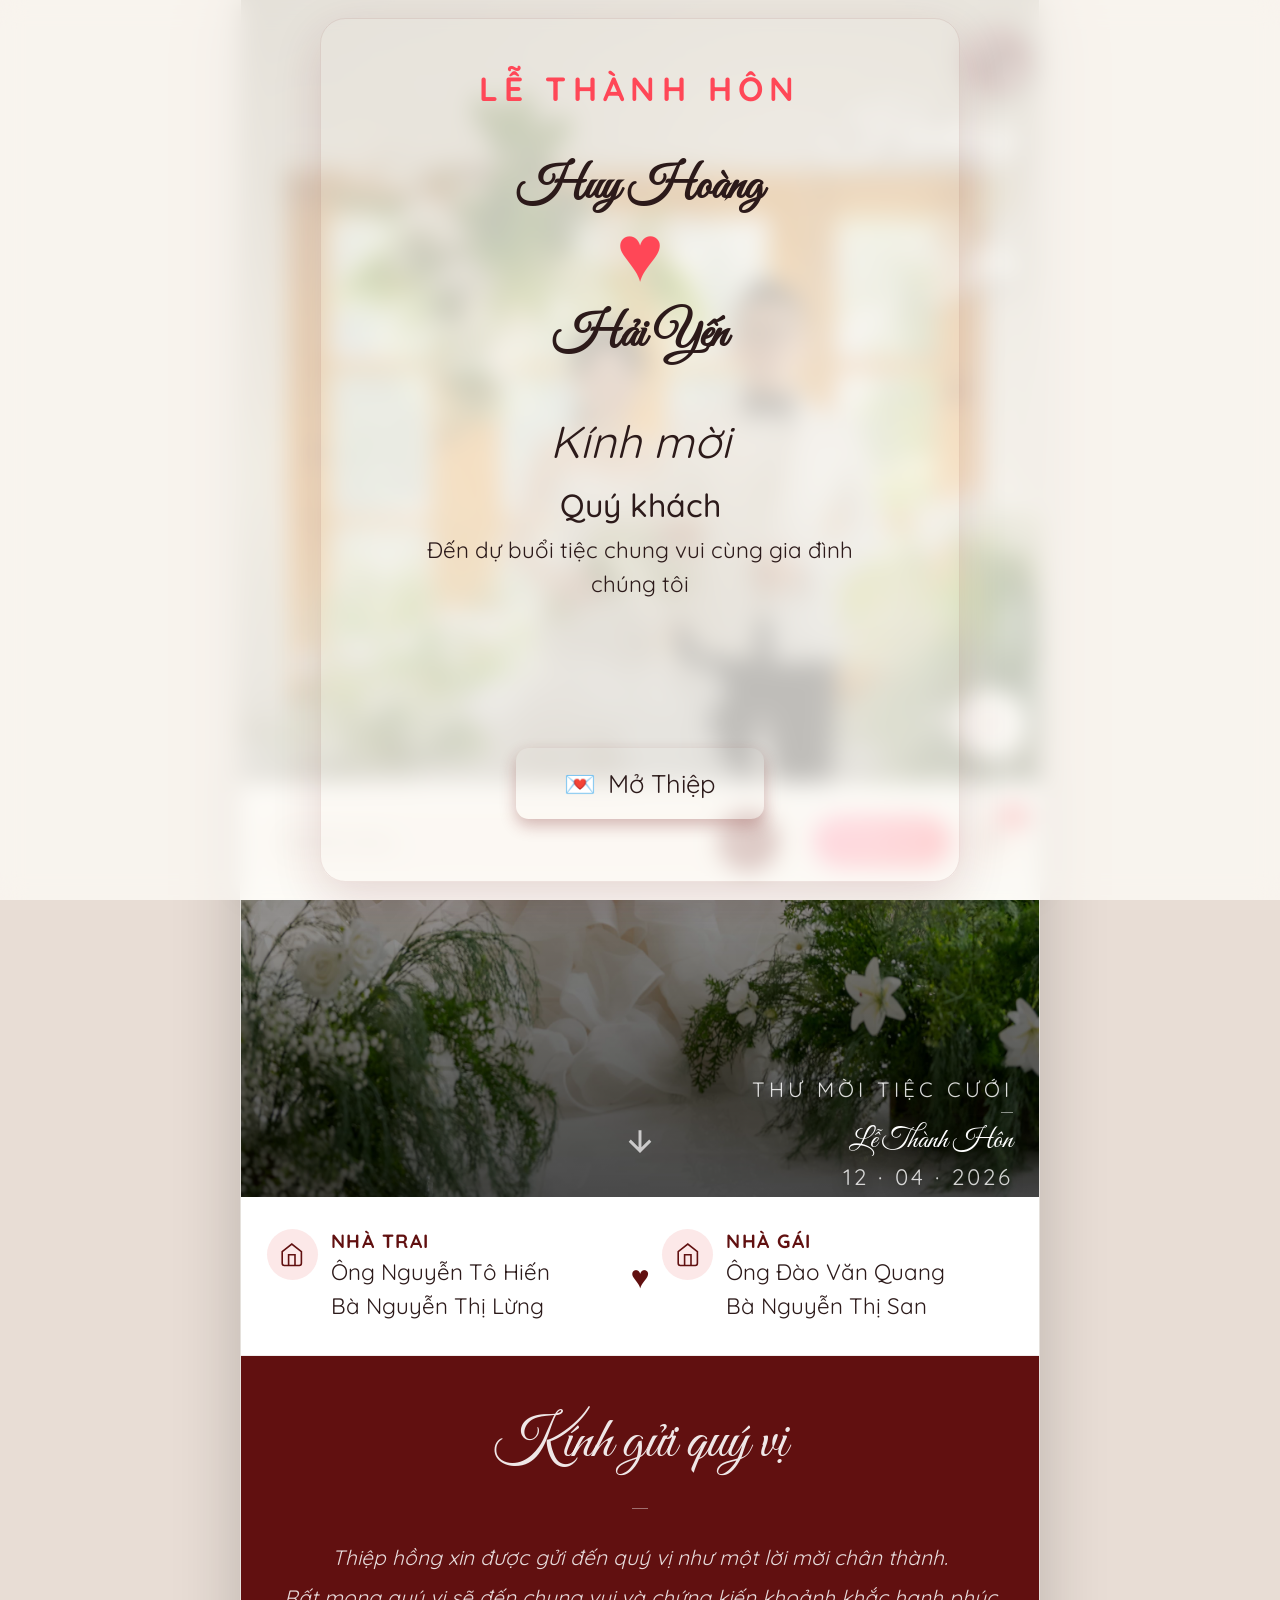
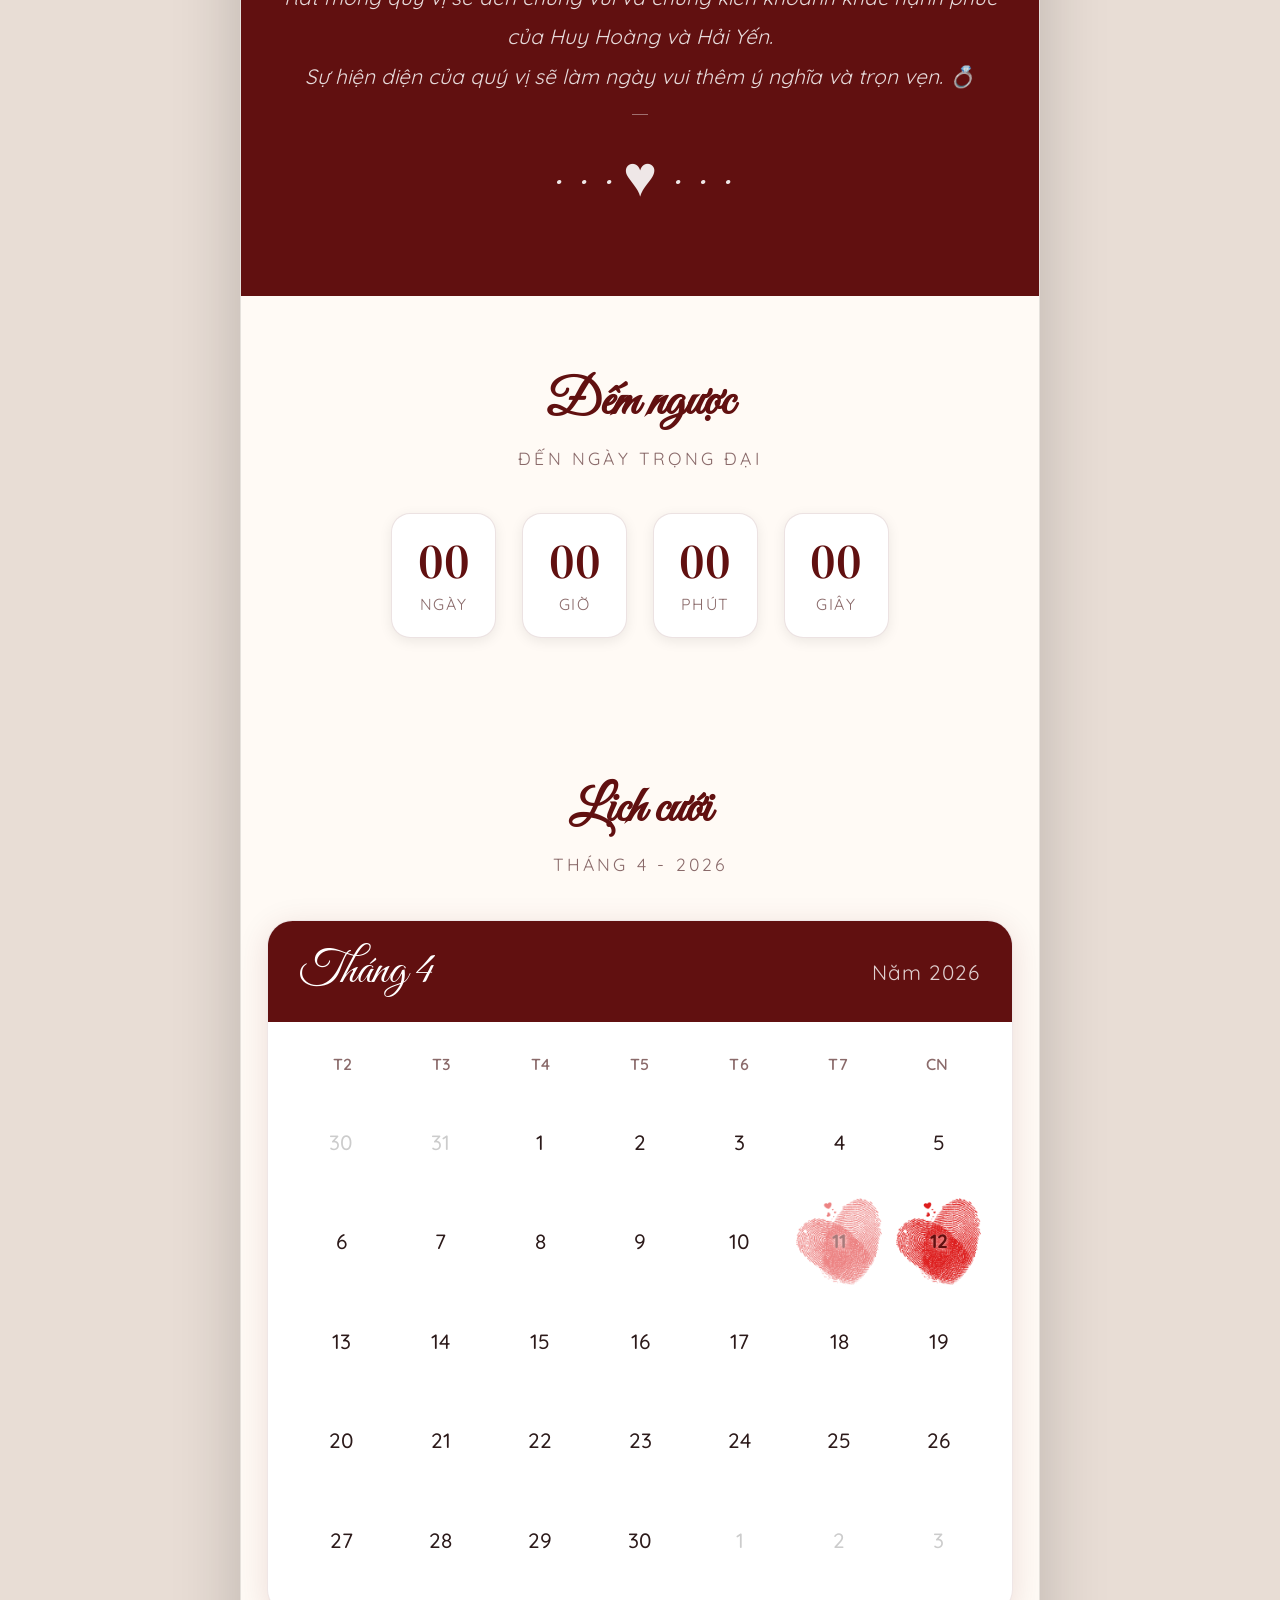
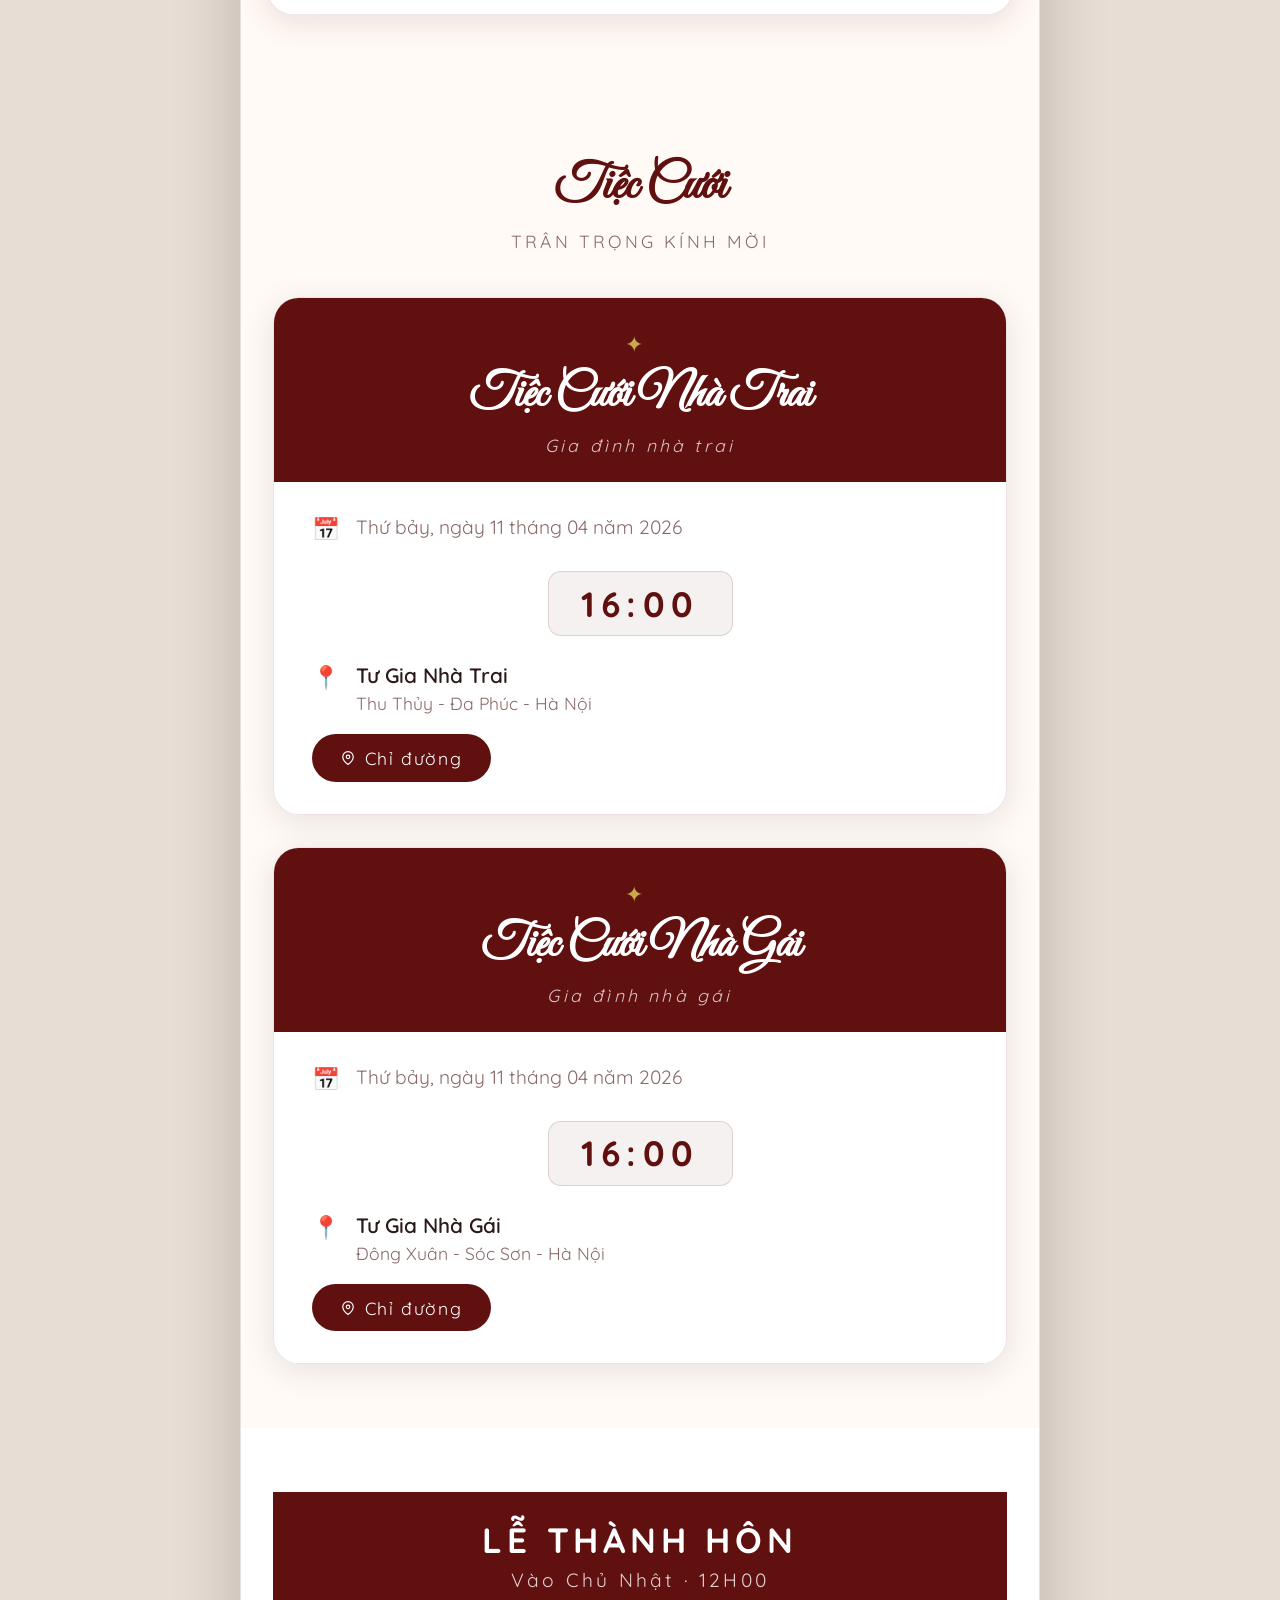
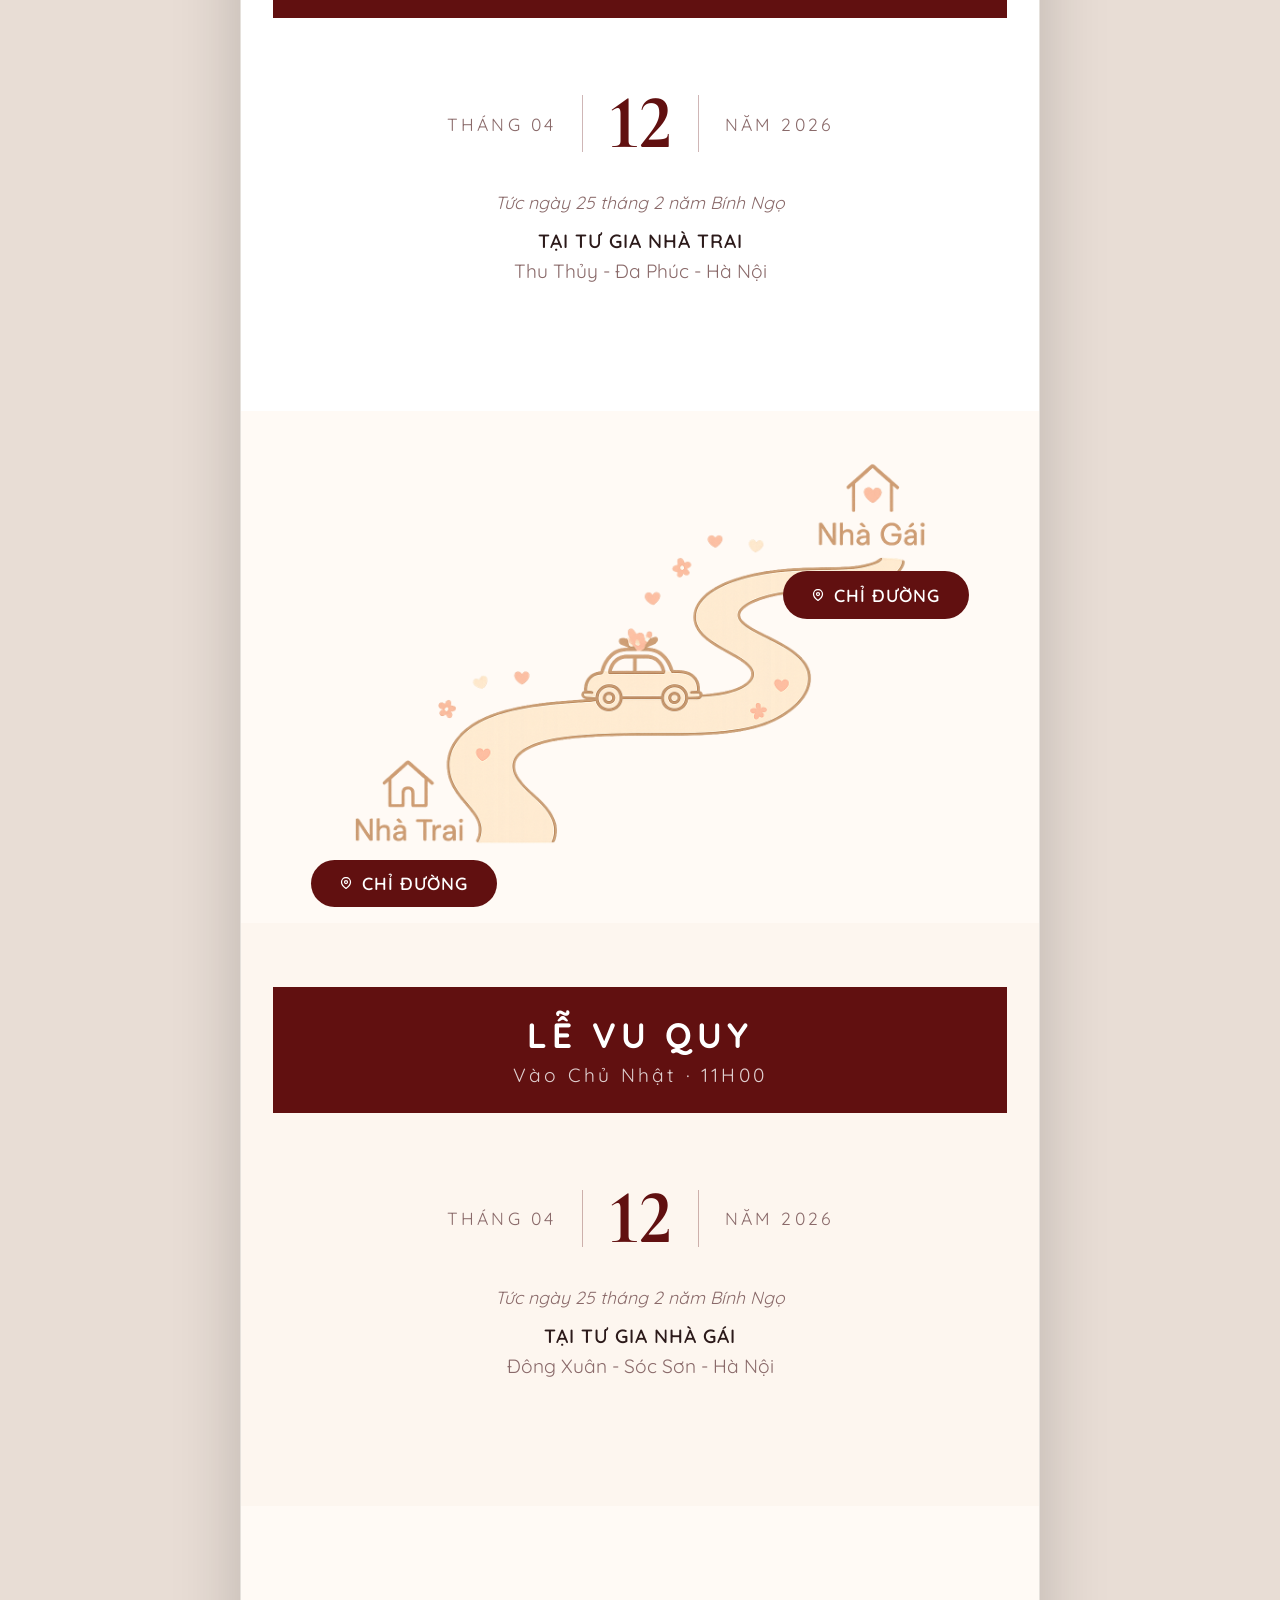
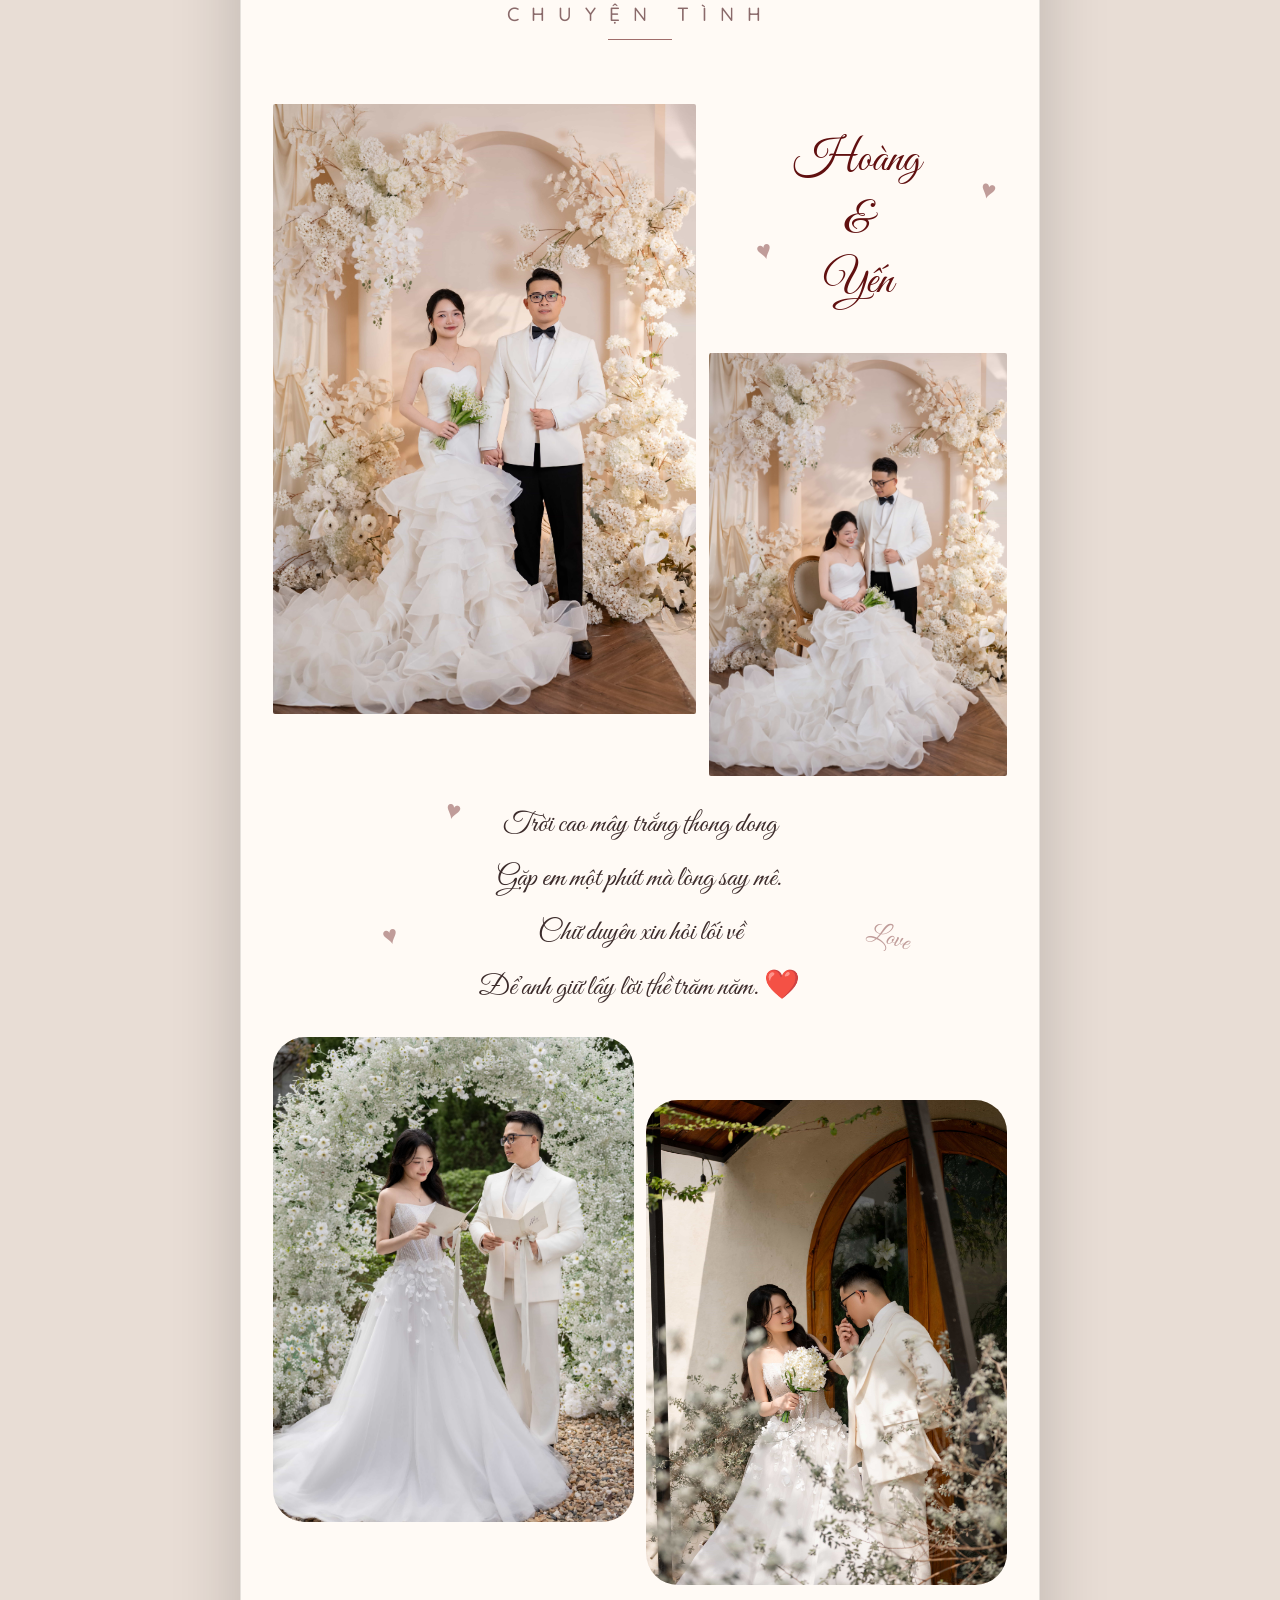
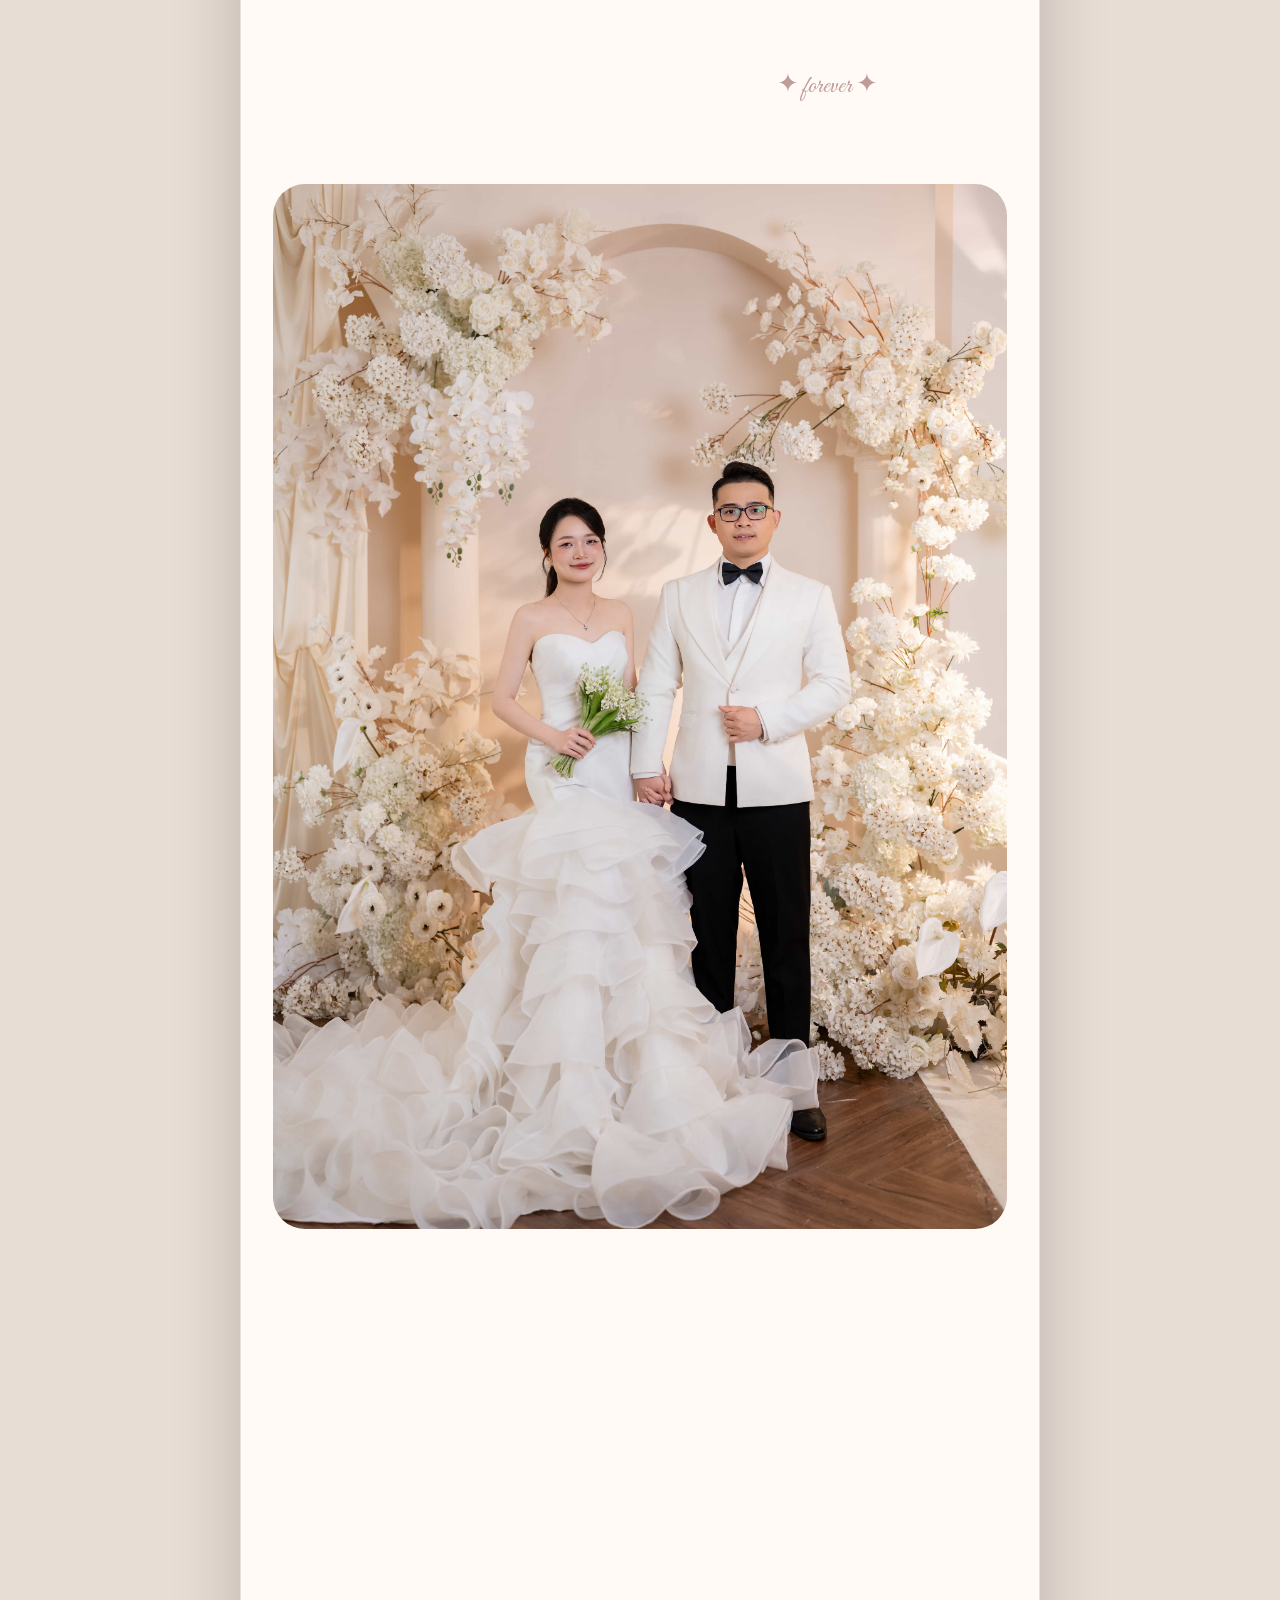
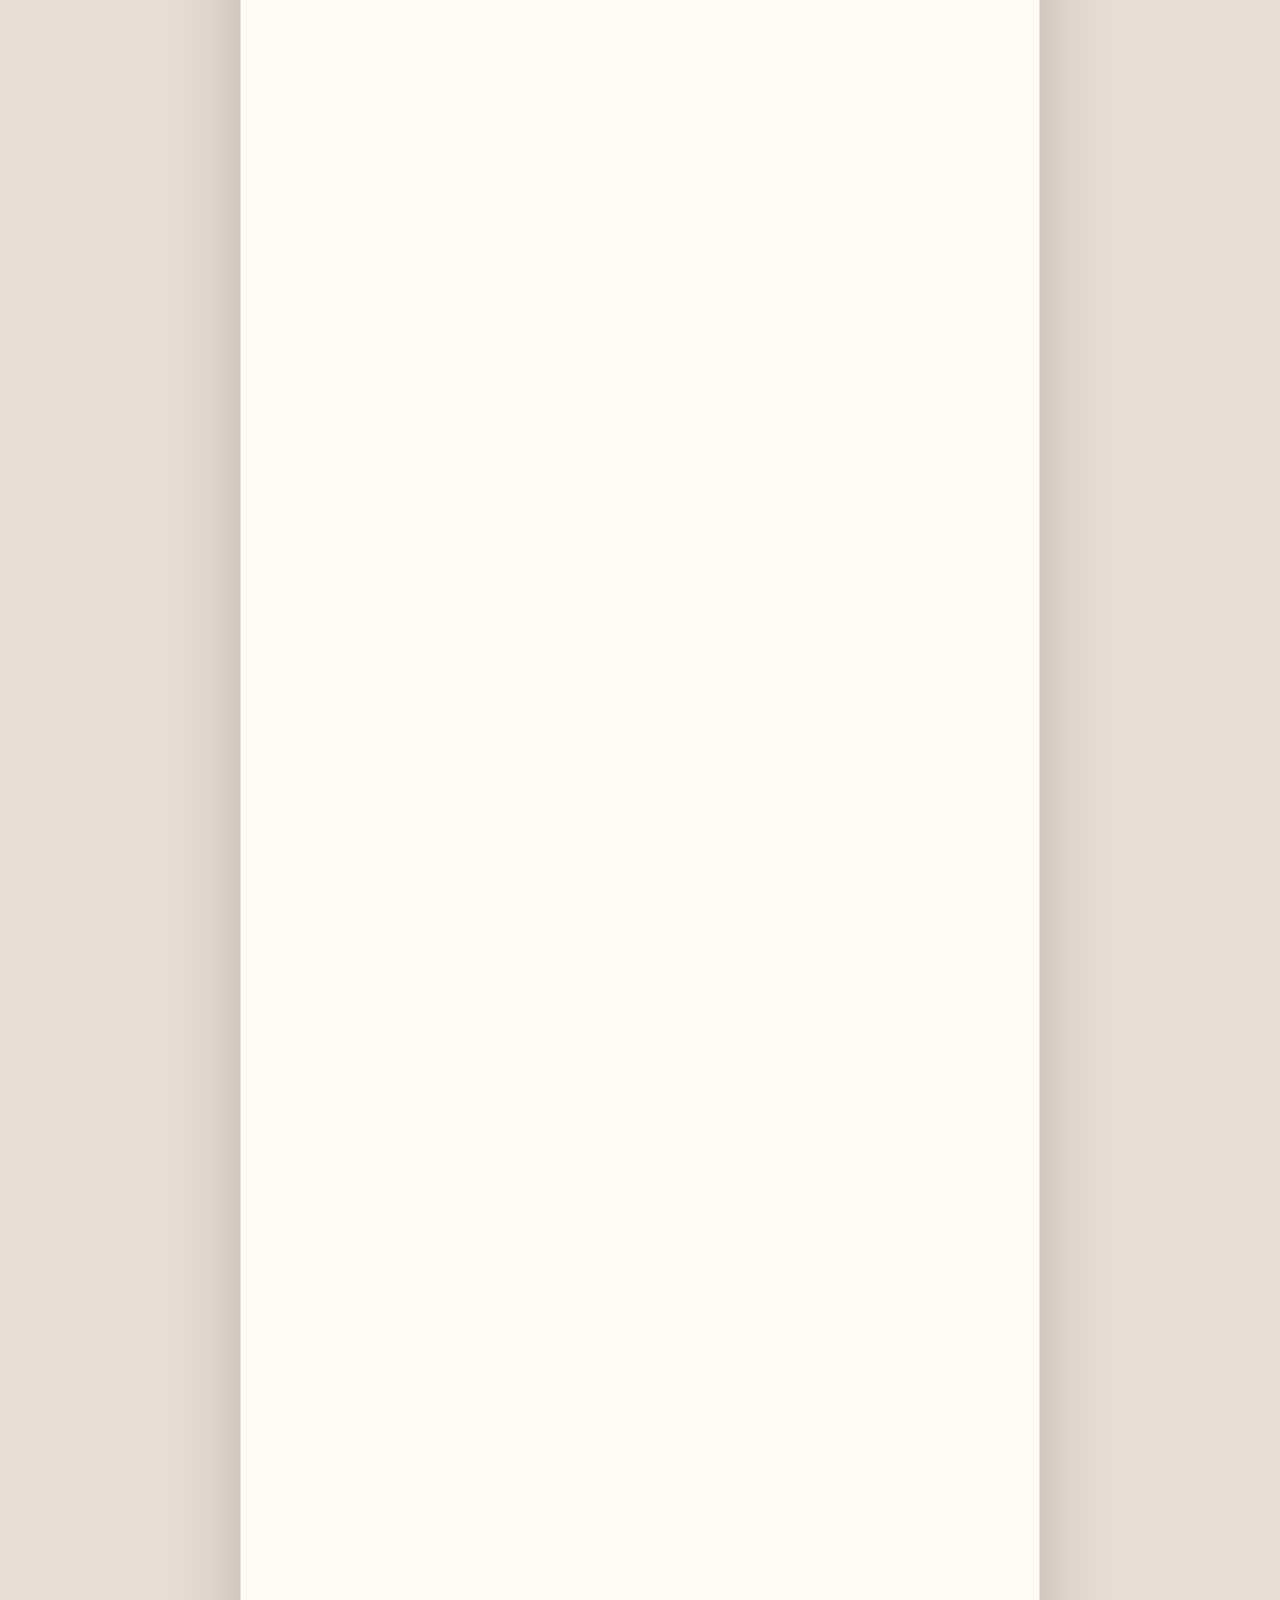
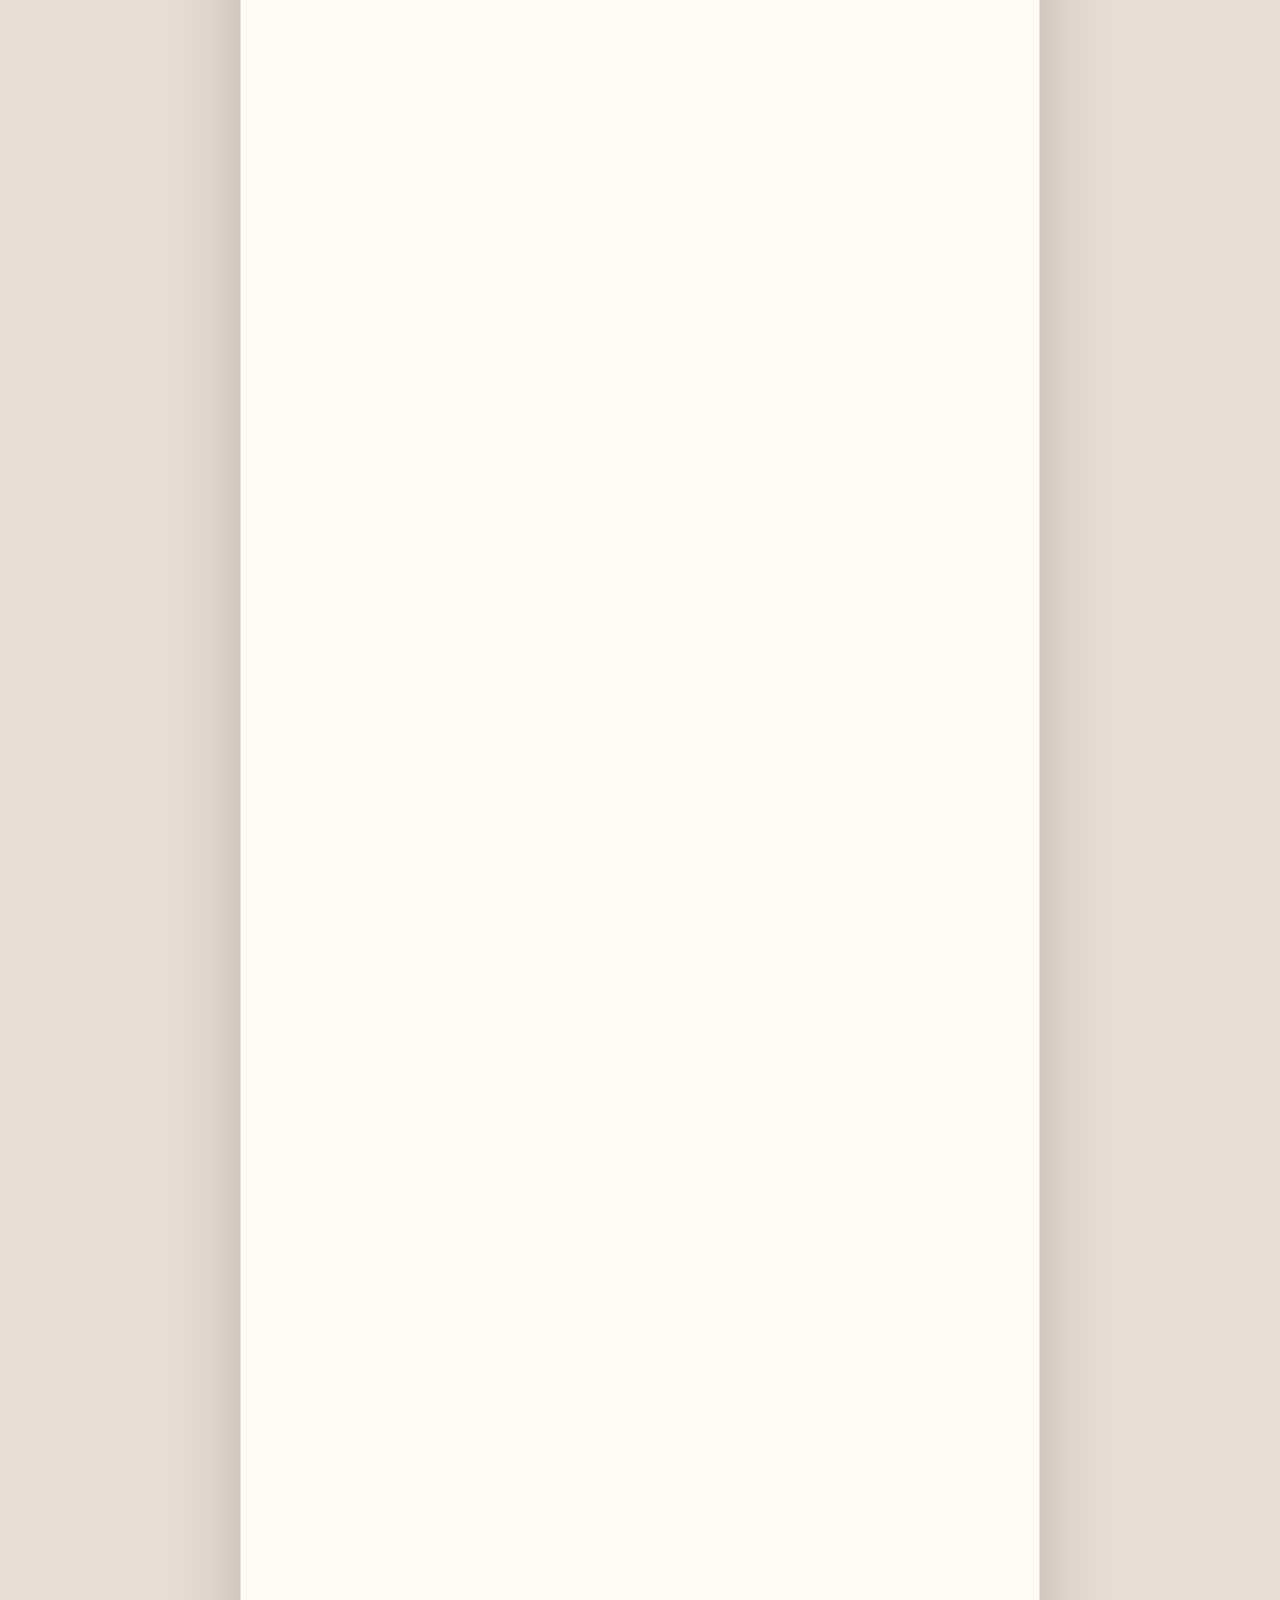
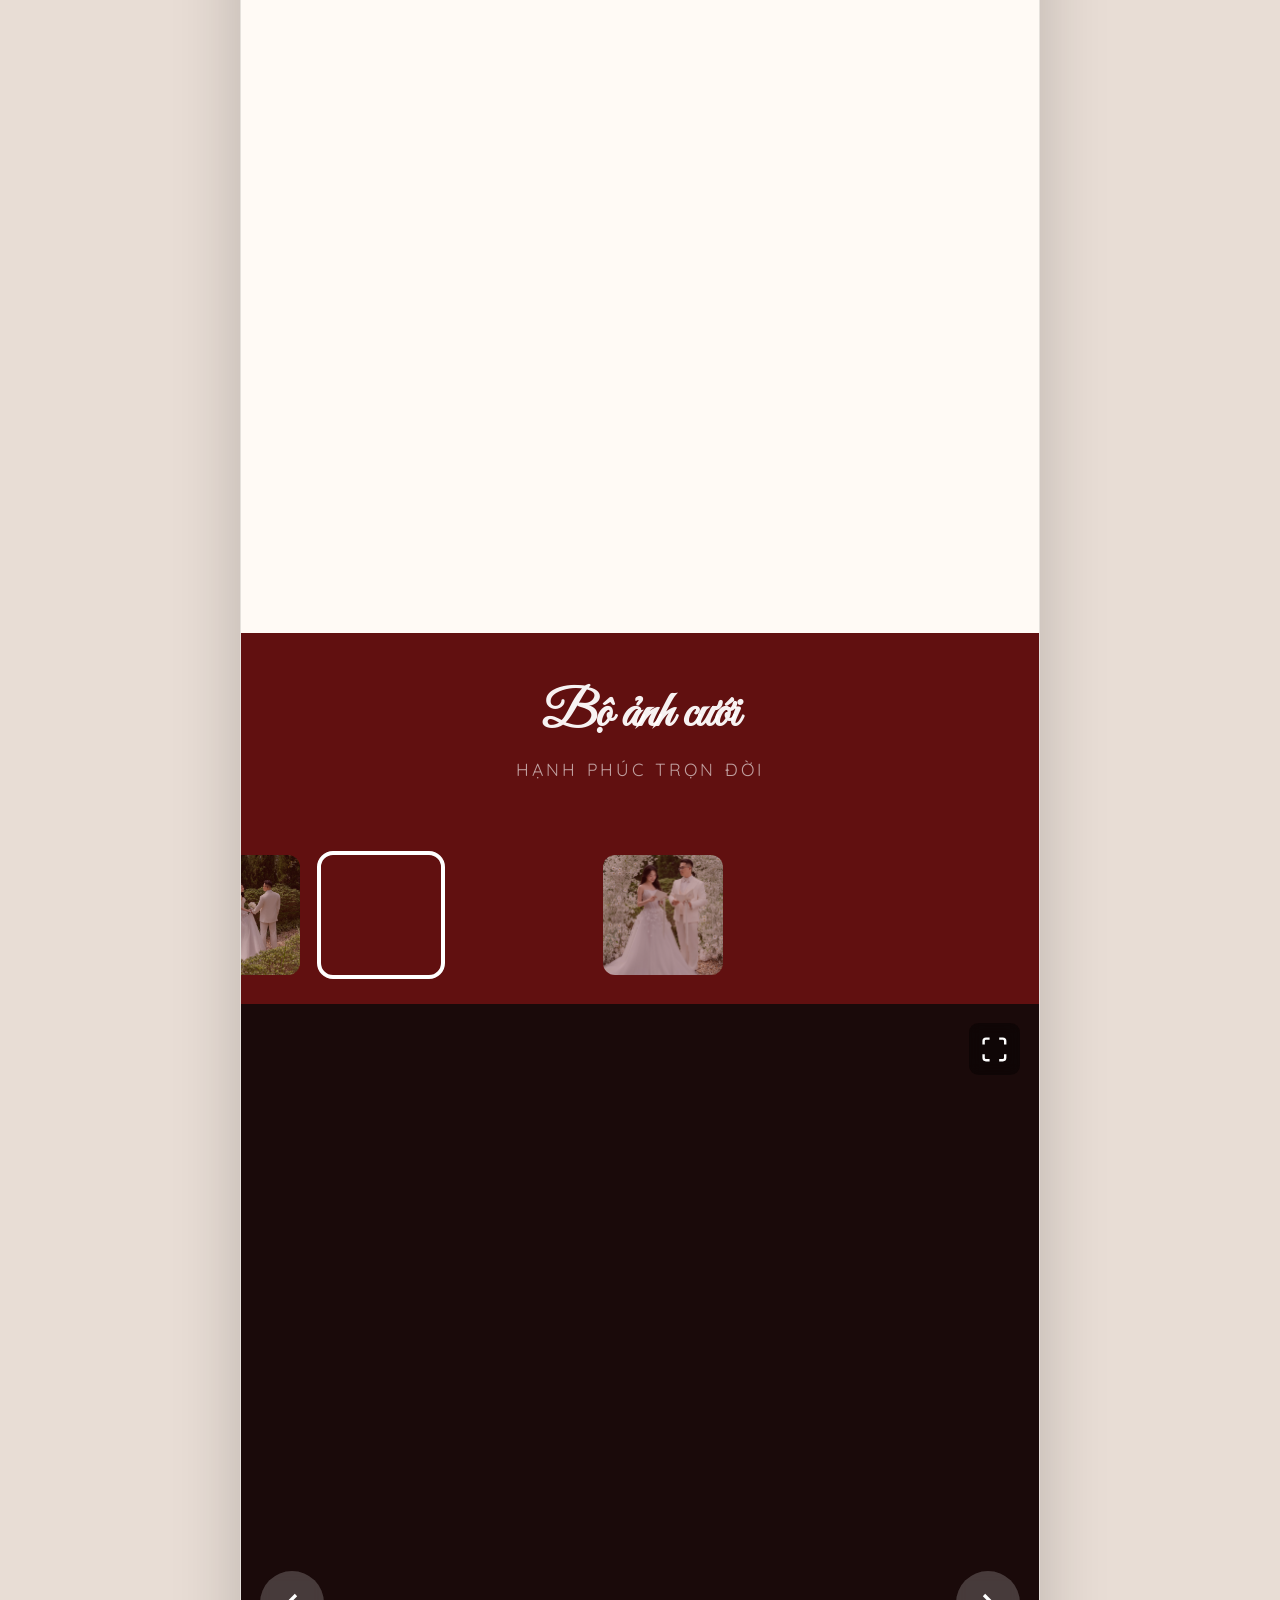
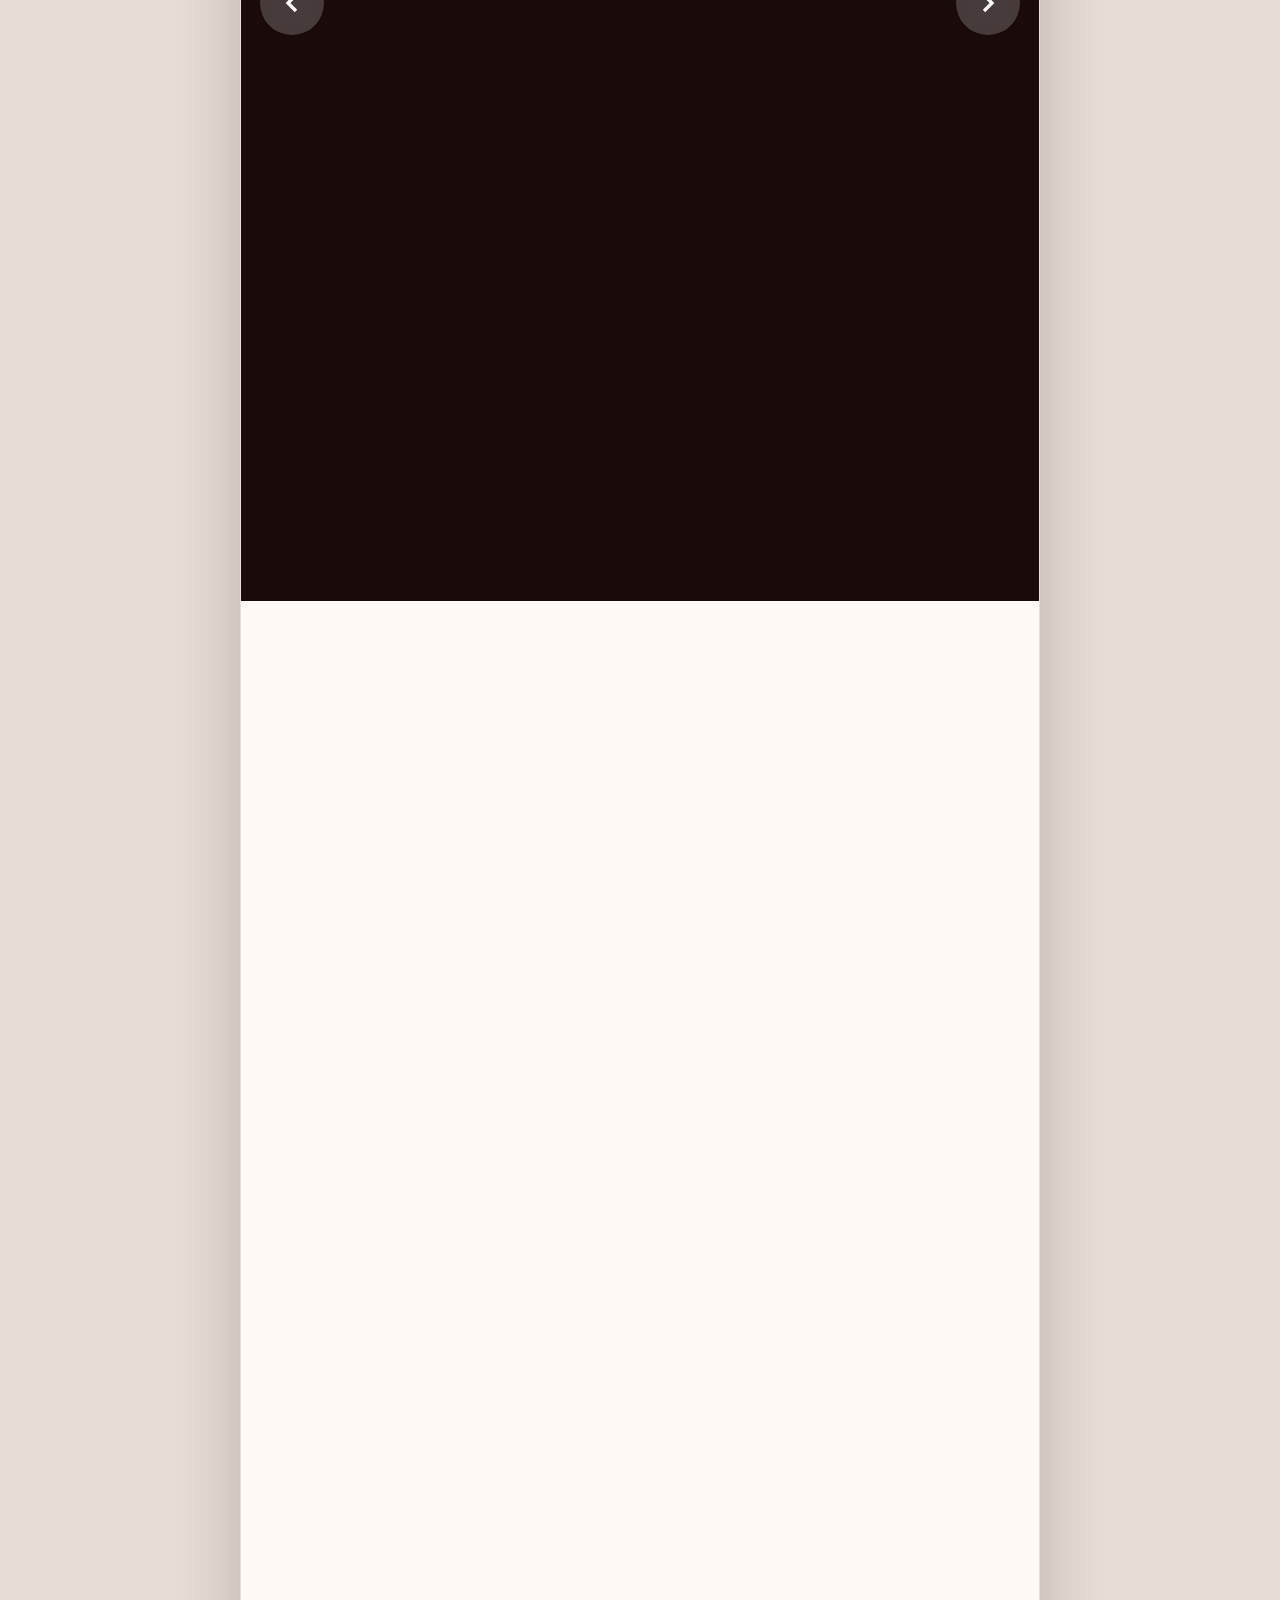
==== commit 9724c707: "fix UI" ====
--- a/index.html
+++ b/index.html
@@ -50,8 +50,9 @@
     <div class="envelope-content">
       <div class="envelope-top">
         <h2 class="envelope-event">LỄ THÀNH HÔN</h2>
-        <h1 style="font-size: 0.3rem; font-family: var(--font-script); padding-top: 0.3rem;"> Huy Hoàng & Hải Yến</h1>
-        <div class="envelope-divider"><span>♥</span></div>
+        <h1 style="font-size: 0.3rem; font-family: var(--font-script); margin-top: 0.3rem;"> Huy Hoàng</h1>
+        <div class="envelope-divider" style="margin-bottom: -0.1rem; margin-top: -0.6rem;"><span>♥</span></div>
+        <h1 style="font-size: 0.3rem; font-family: var(--font-script); margin-bottom: 0.3rem;"> Hải Yến</h1>
       </div>
       <div class="envelope-main">
         <p class="envelope-invite-text">Kính mời</p>
--- a/css/components.css
+++ b/css/components.css
@@ -295,7 +295,7 @@
   background: var(--color-white);
   width: 85%;
   max-width: 4rem;
-  padding: 0.4rem 0.3rem 0.5rem;
+  padding: 0.3rem 0.2rem 0.3rem;
   border-radius: 0.16rem;
   box-shadow: 0 0.1rem 0.3rem rgba(100, 20, 30, 0.15);
   text-align: center;
@@ -333,7 +333,7 @@
 }
 
 .envelope-top {
-  margin-bottom: 0.2rem;
+  margin-bottom: 0.1rem;
 }
 
 .envelope-event {
@@ -345,47 +345,40 @@
   margin: 0;
 }
 
-.envelope-divider {
-  position: relative;
-}
-
 .envelope-divider::before {
-  content: '';
-  position: absolute;
-  left: 10%;
-  right: 10%;
-  top: 50%;
+  left: 1px;
+  right: 1px;
+  top: 1px;
   height: 1px;
   background: linear-gradient(90deg, transparent, var(--color-primary), transparent);
   opacity: 0.3;
 }
 
 .envelope-divider span {
-  display: inline-block;
   background: var(--color-white);
-  color: var(--color-primary);
-  font-size: 0.3rem;
-  position: relative;
+  color: #ff4757;
+  font-size: 0.5rem;
   z-index: 1;
 }
 
 .envelope-main {
-  margin: 0.3rem 0 0.4rem;
+  margin: 0.15rem 0 0.2rem;
 }
 
 .envelope-invite-text {
   font-family: var(--font-secondary);
   font-style: italic;
-  font-size: 0.2rem;
+  font-size: 0.28rem;
   color: var(--color-text);
+  margin-top: 0.1rem;
   margin-bottom: 0.1rem;
 }
 
 .envelope-guest-name {
   font-family: var(--font-primary);
-  font-size: 0.28rem;
+  font-size: 0.2rem;
   color: var(--color-primary);
-  margin: 0 0 0.15rem;
+  margin: 0 0 0.05rem;
   font-weight: 500;
   line-height: 1.3;
 }
@@ -400,7 +393,7 @@
 }
 
 .envelope-action {
-  margin-top: 0.2rem;
+  margin-top: 0.1rem;
 }
 
 .btn-open {
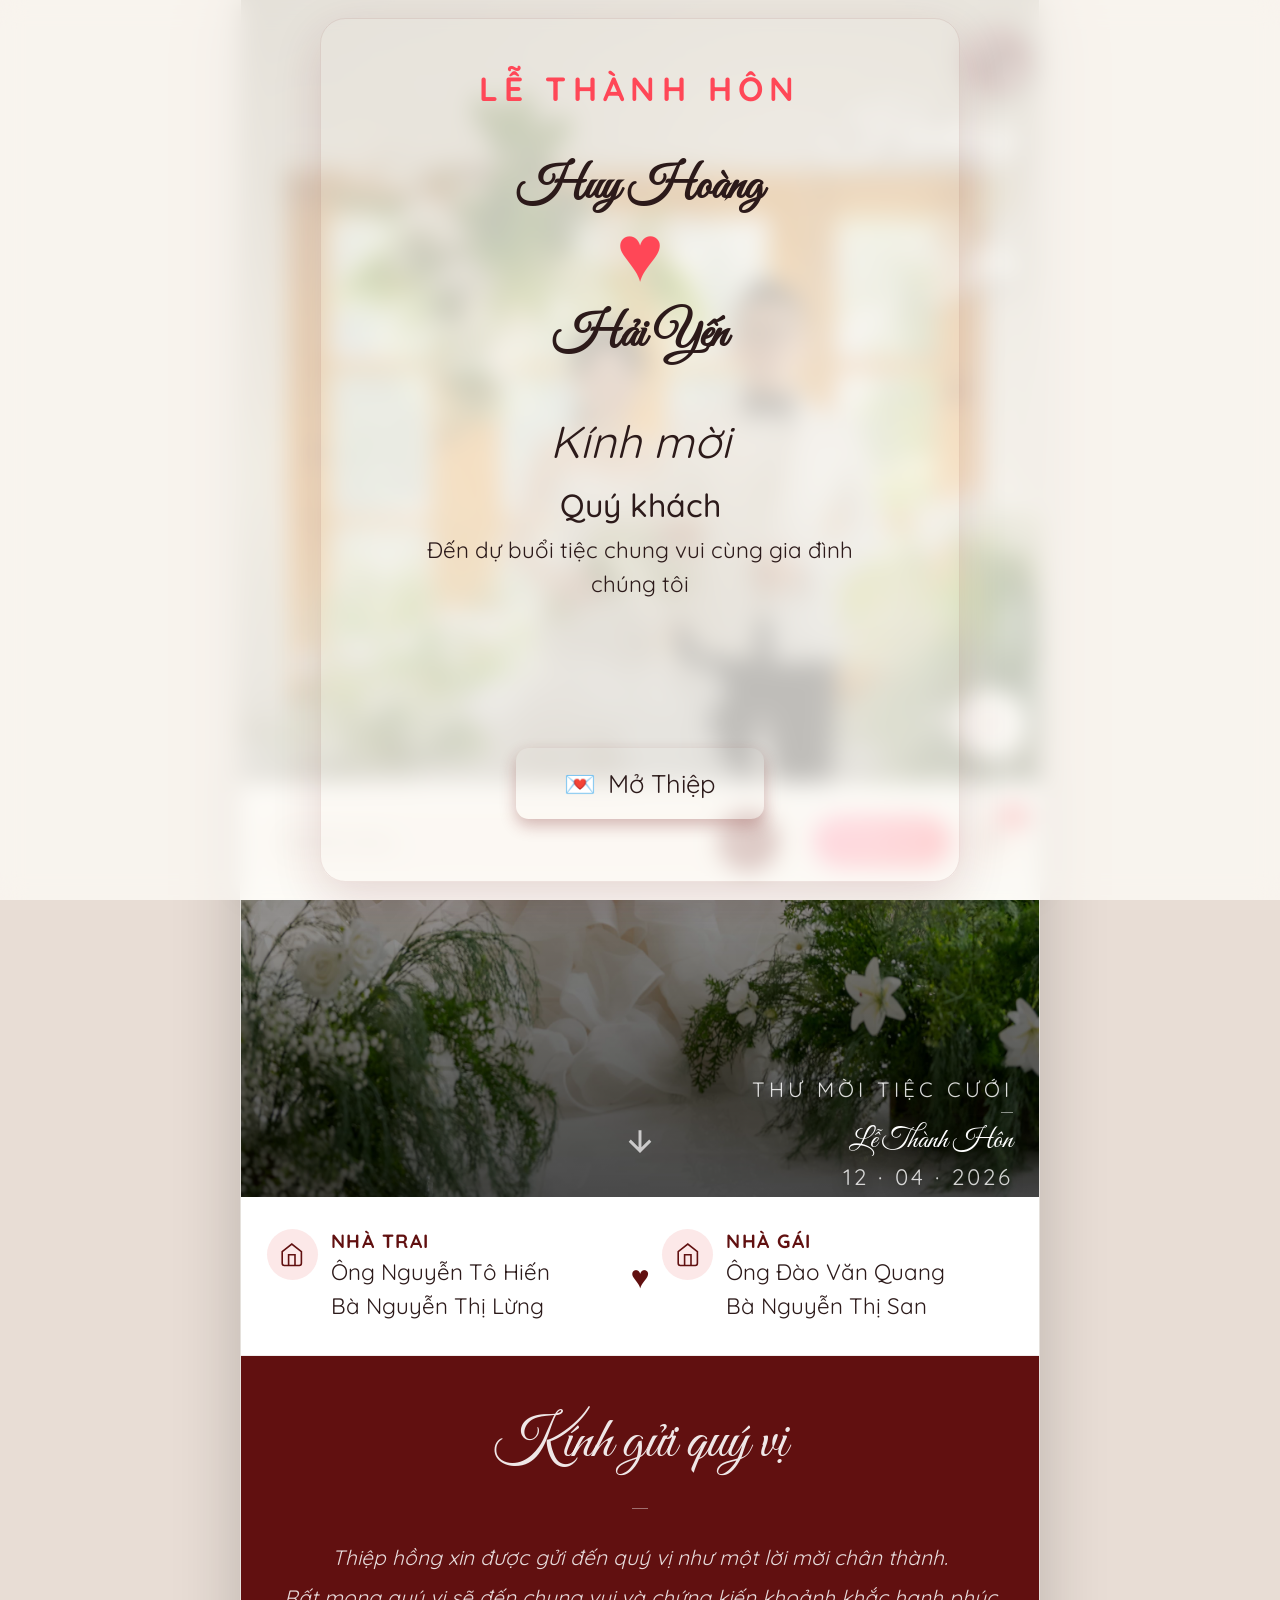
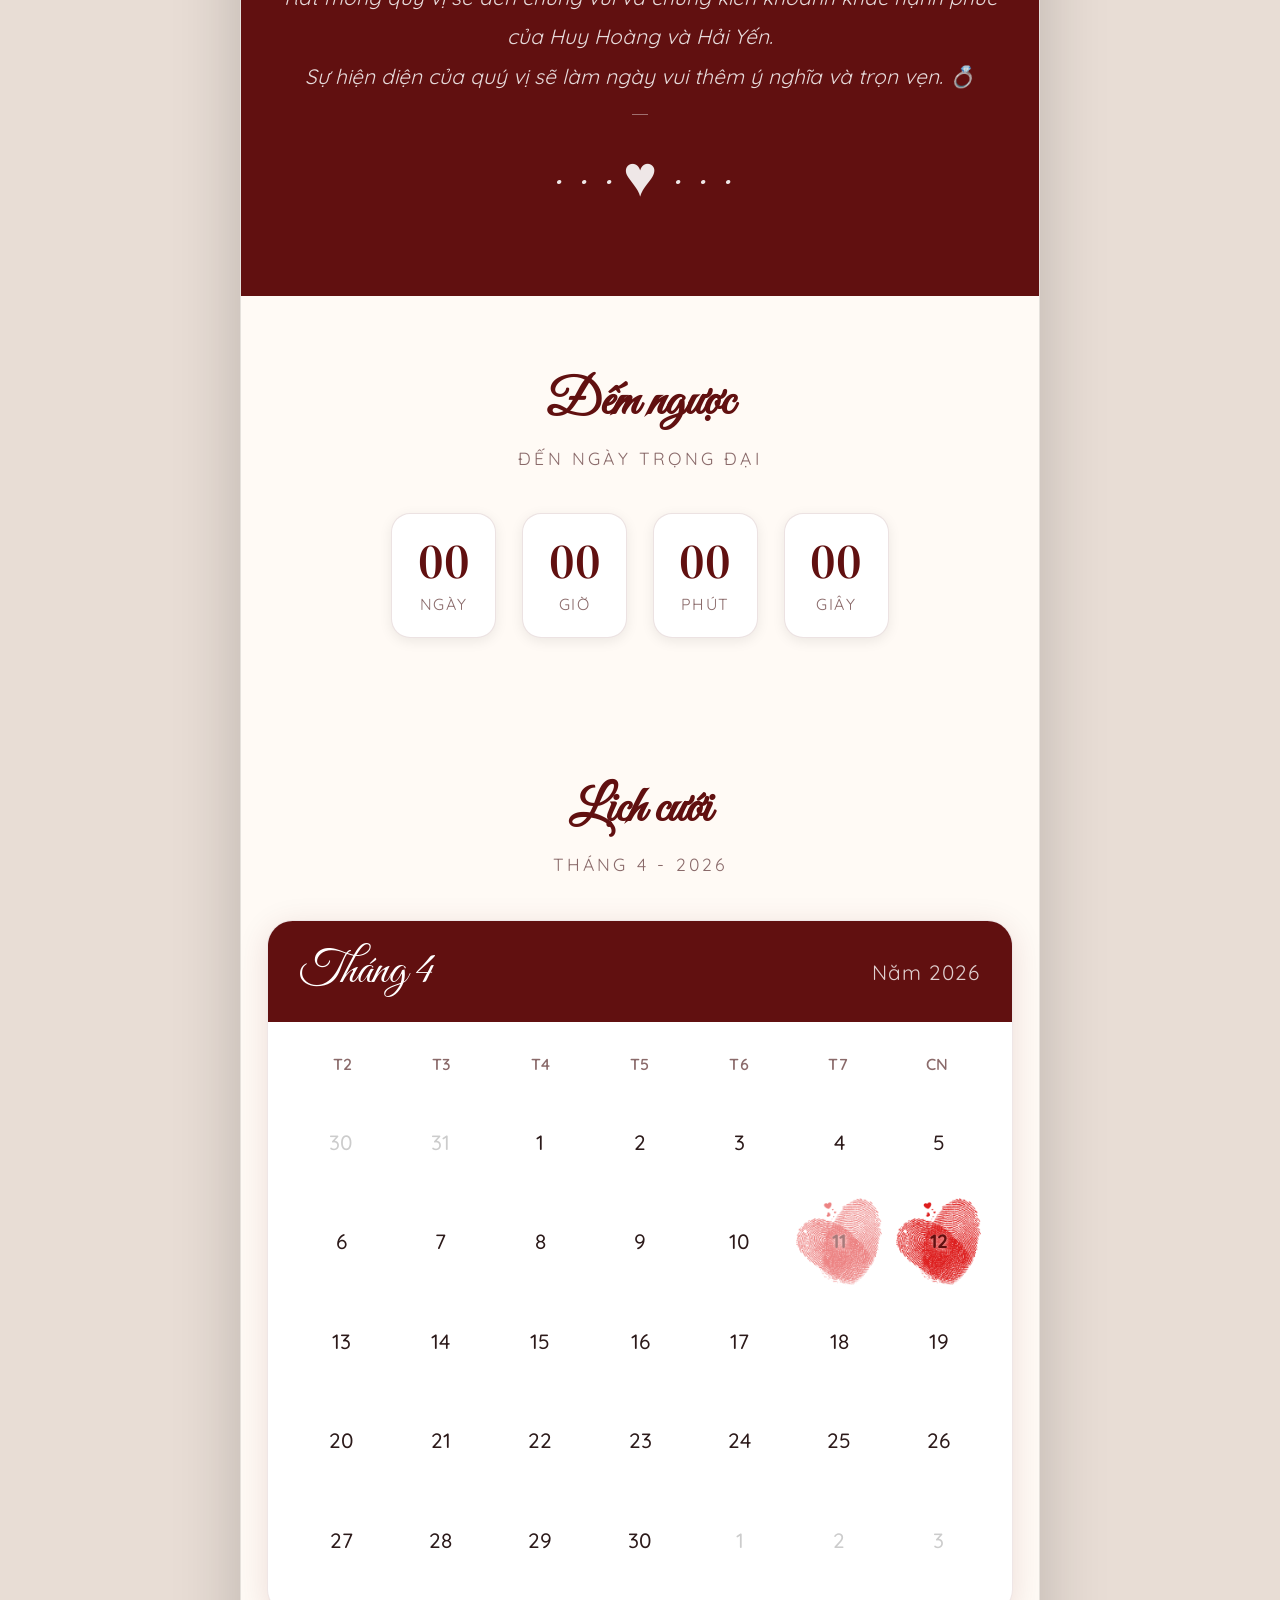
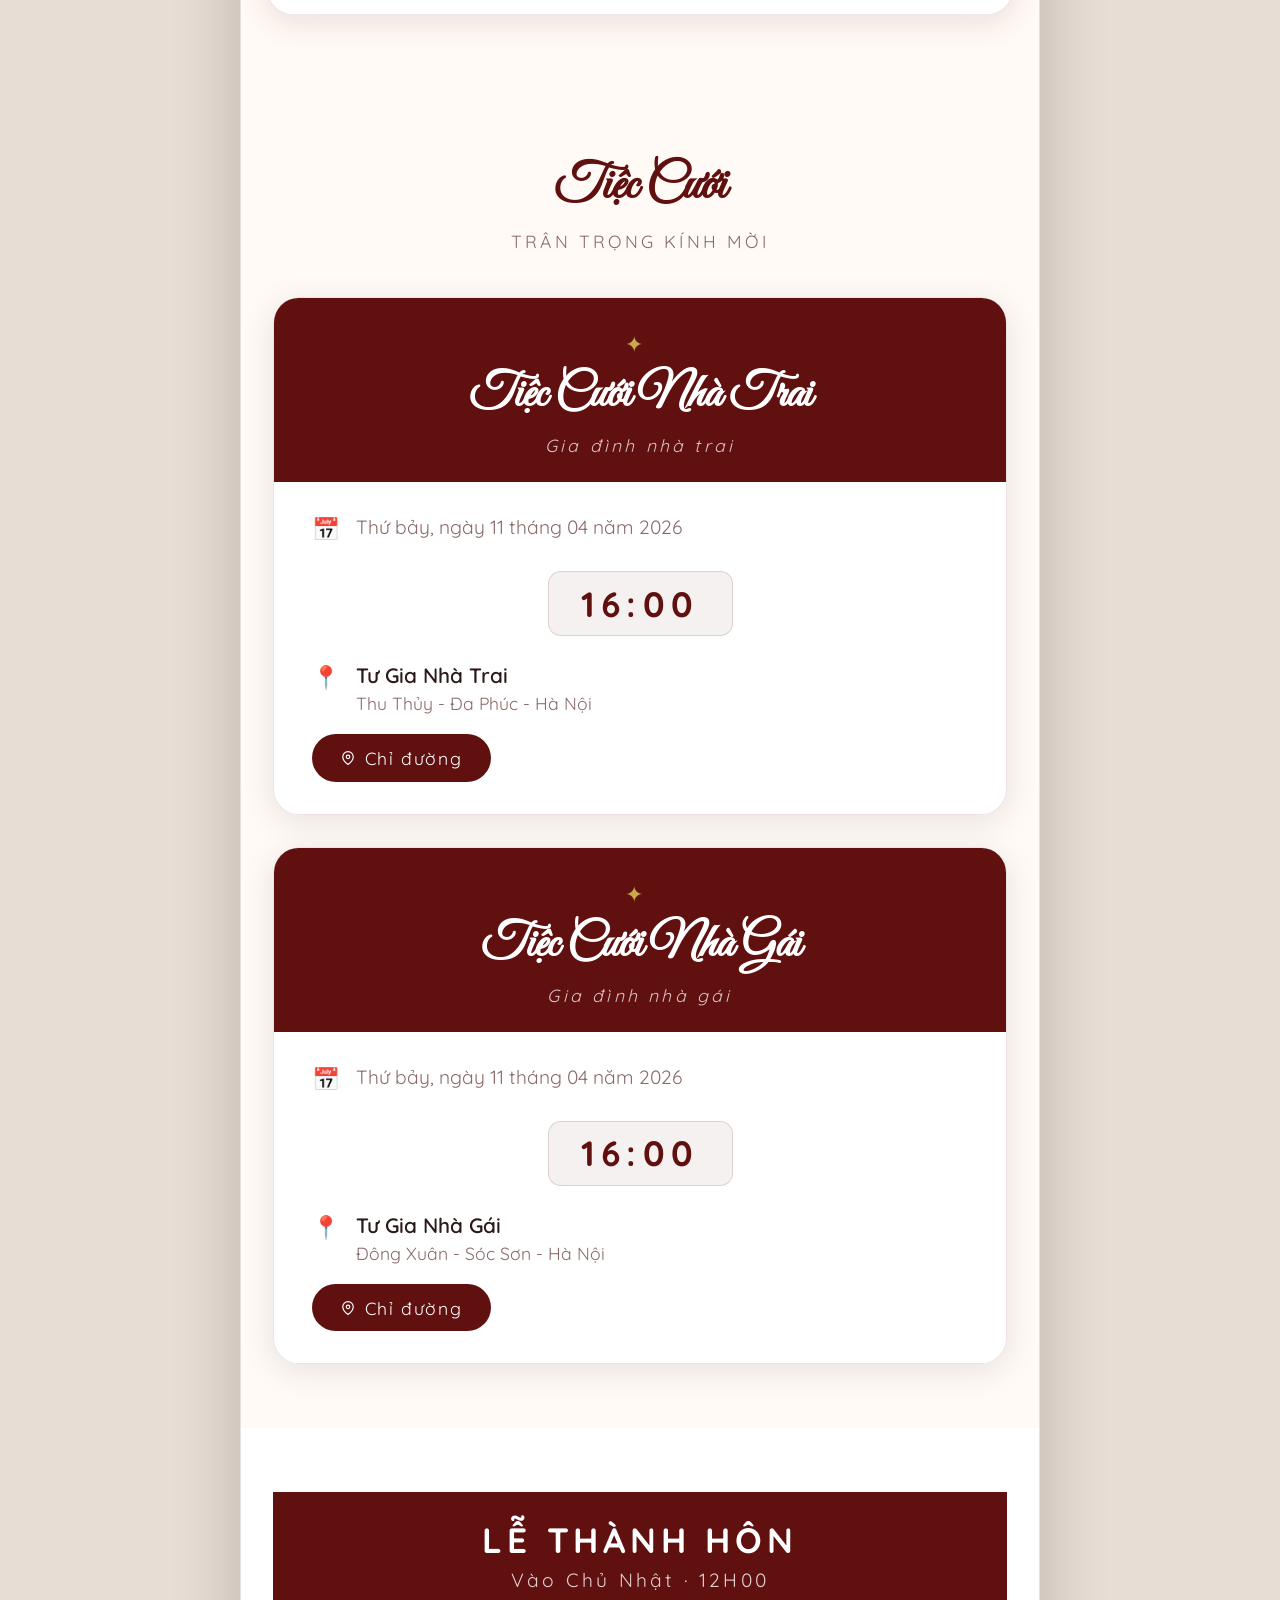
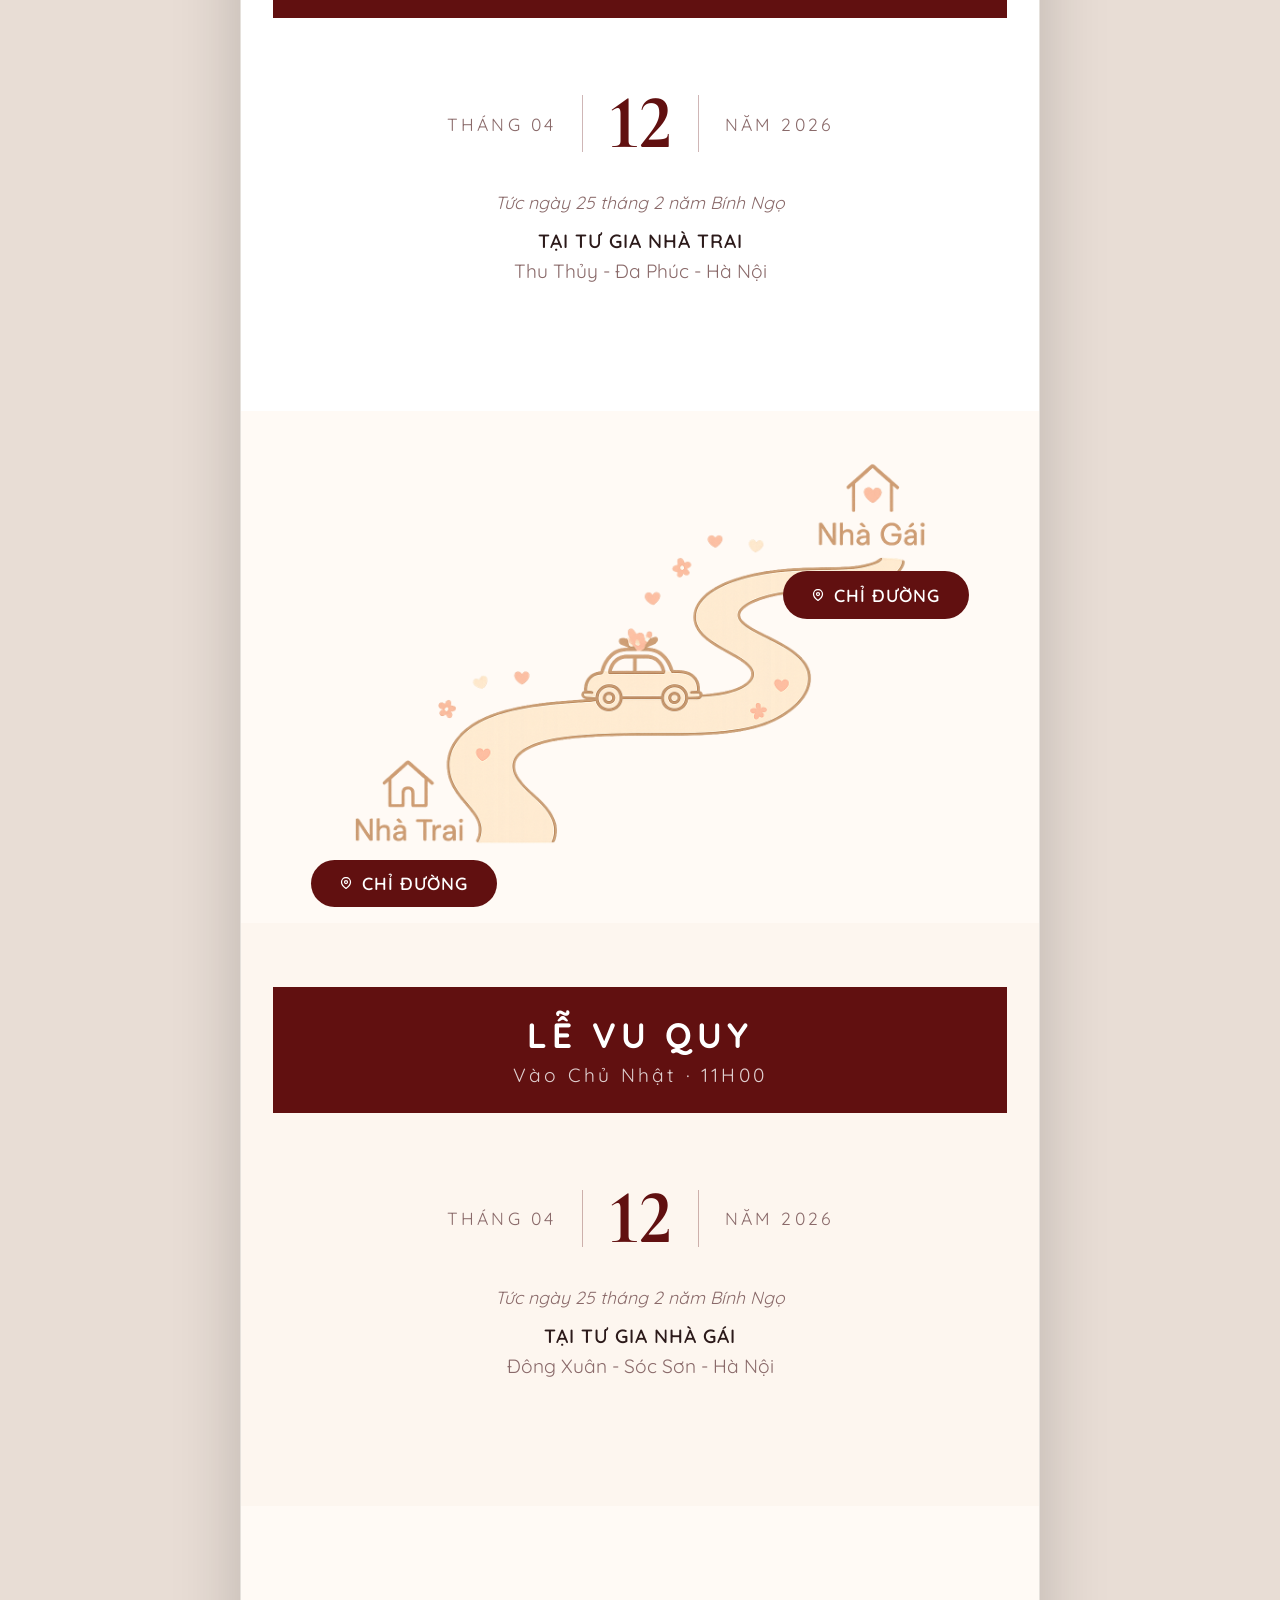
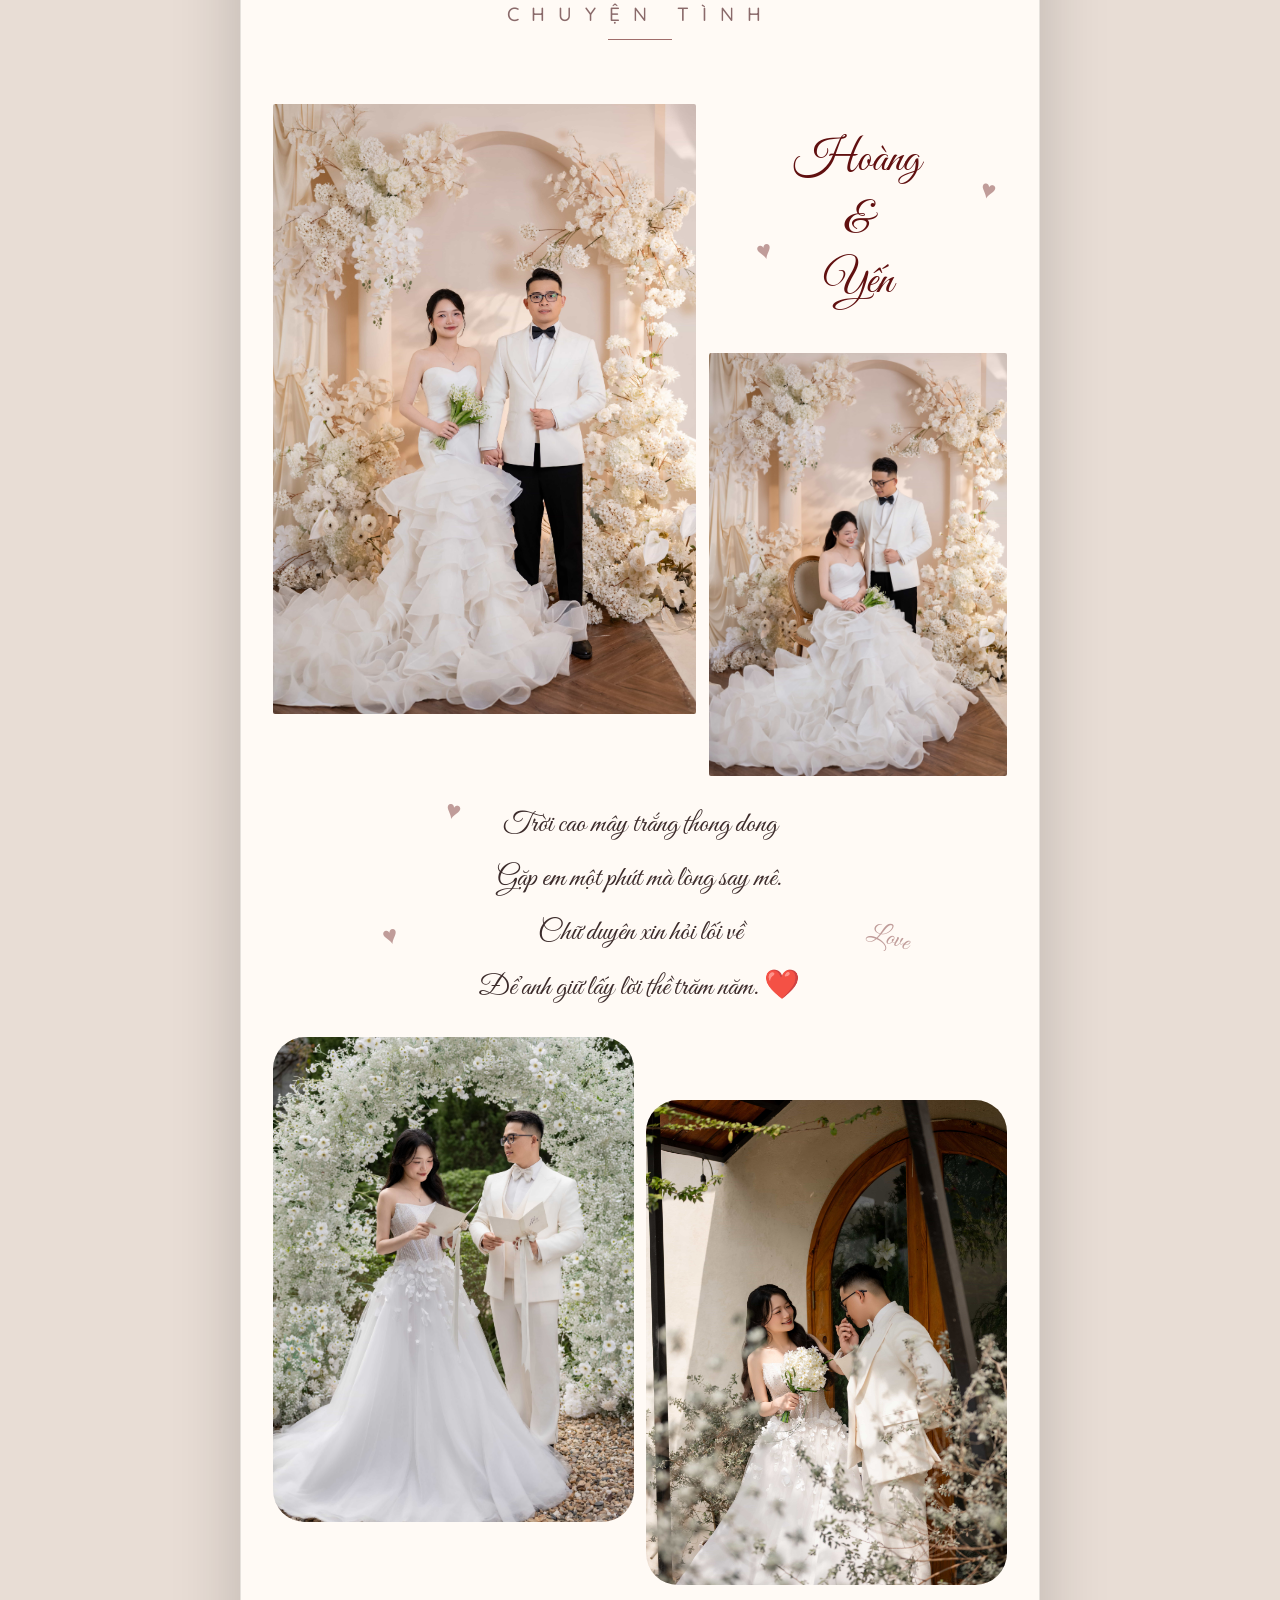
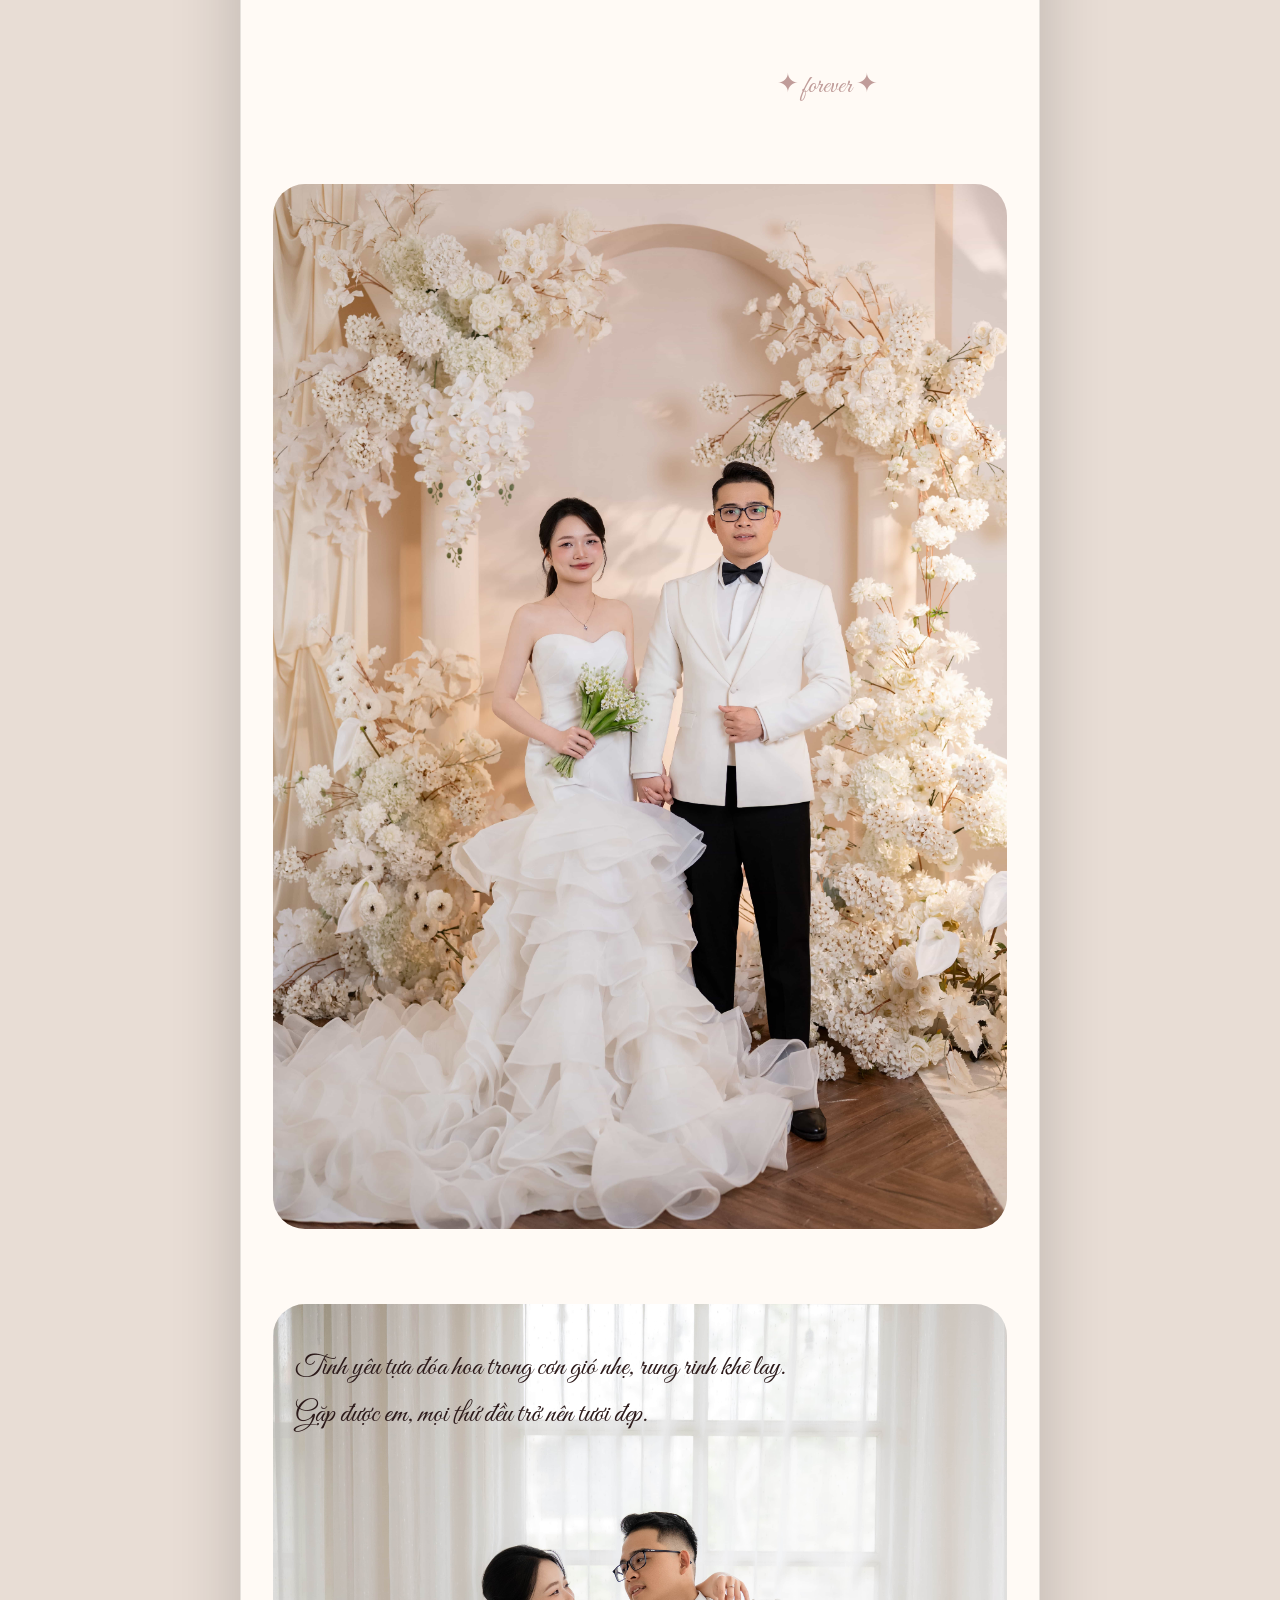
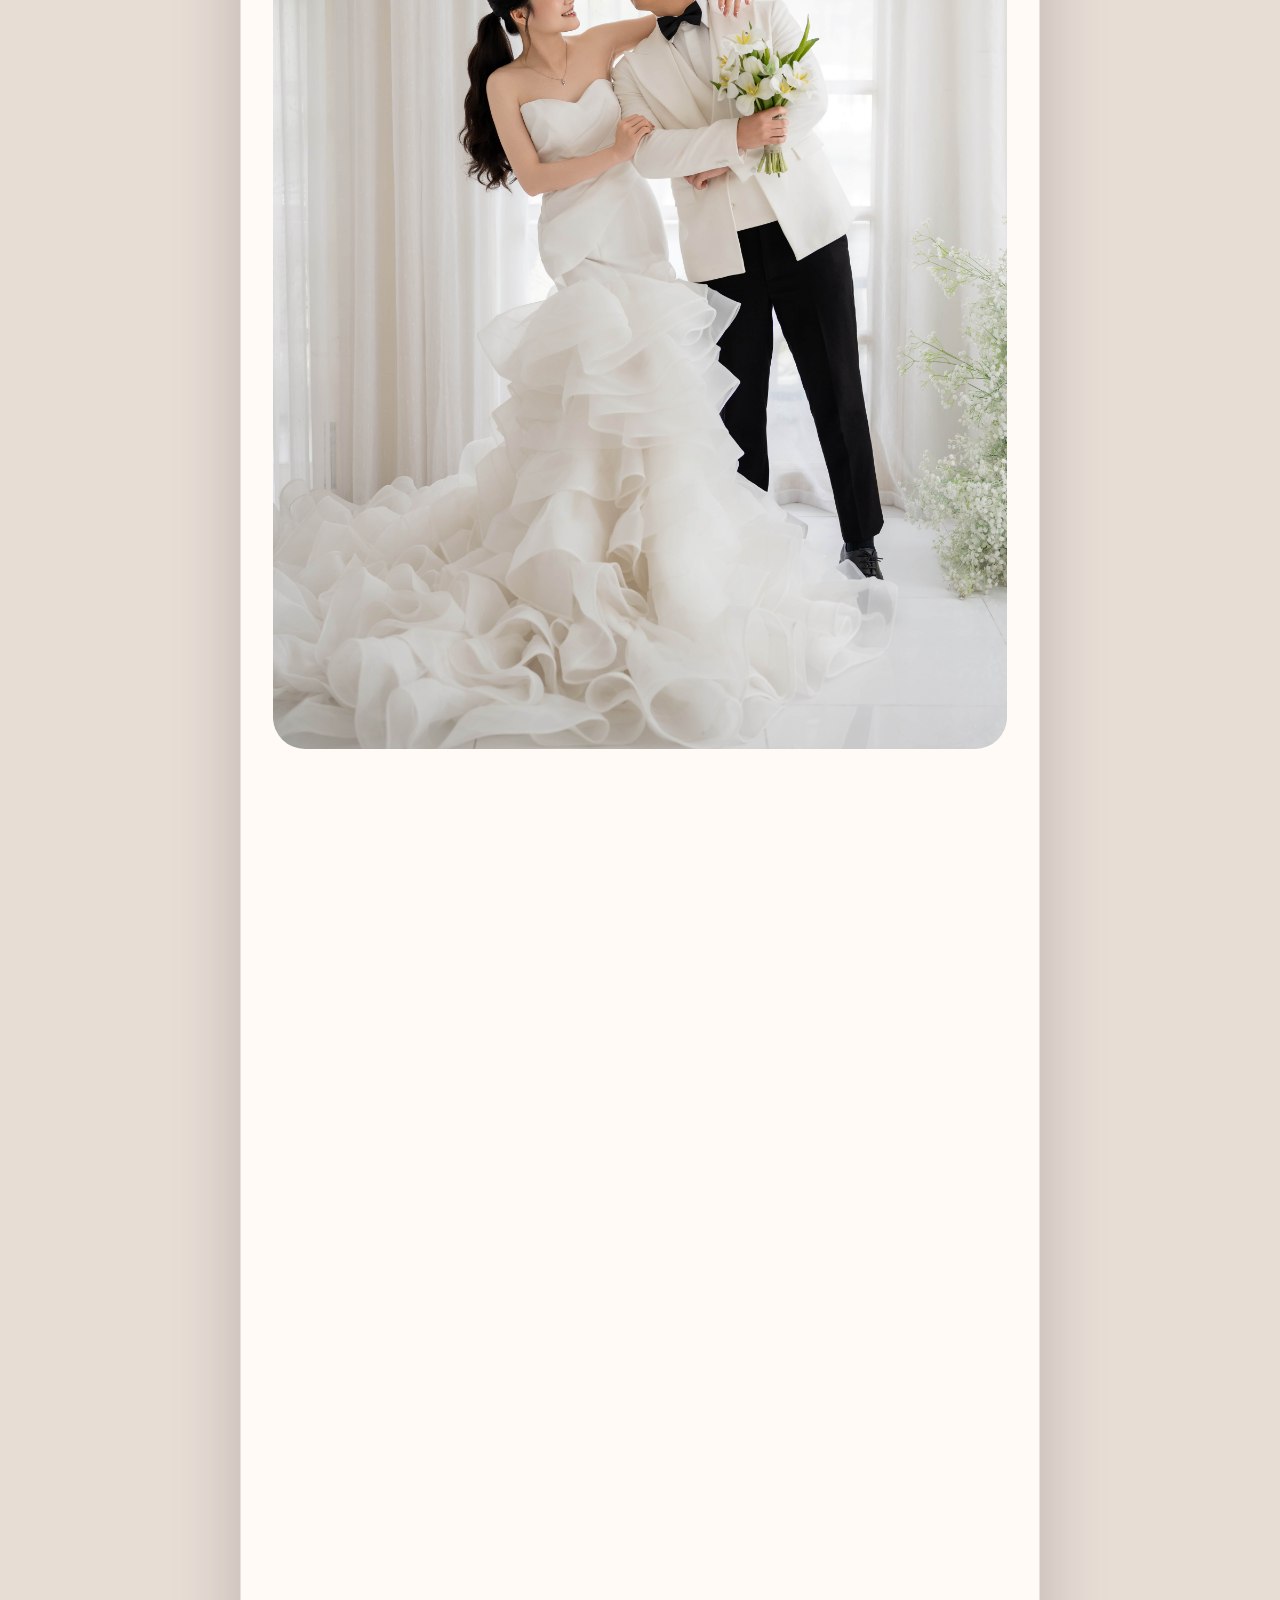
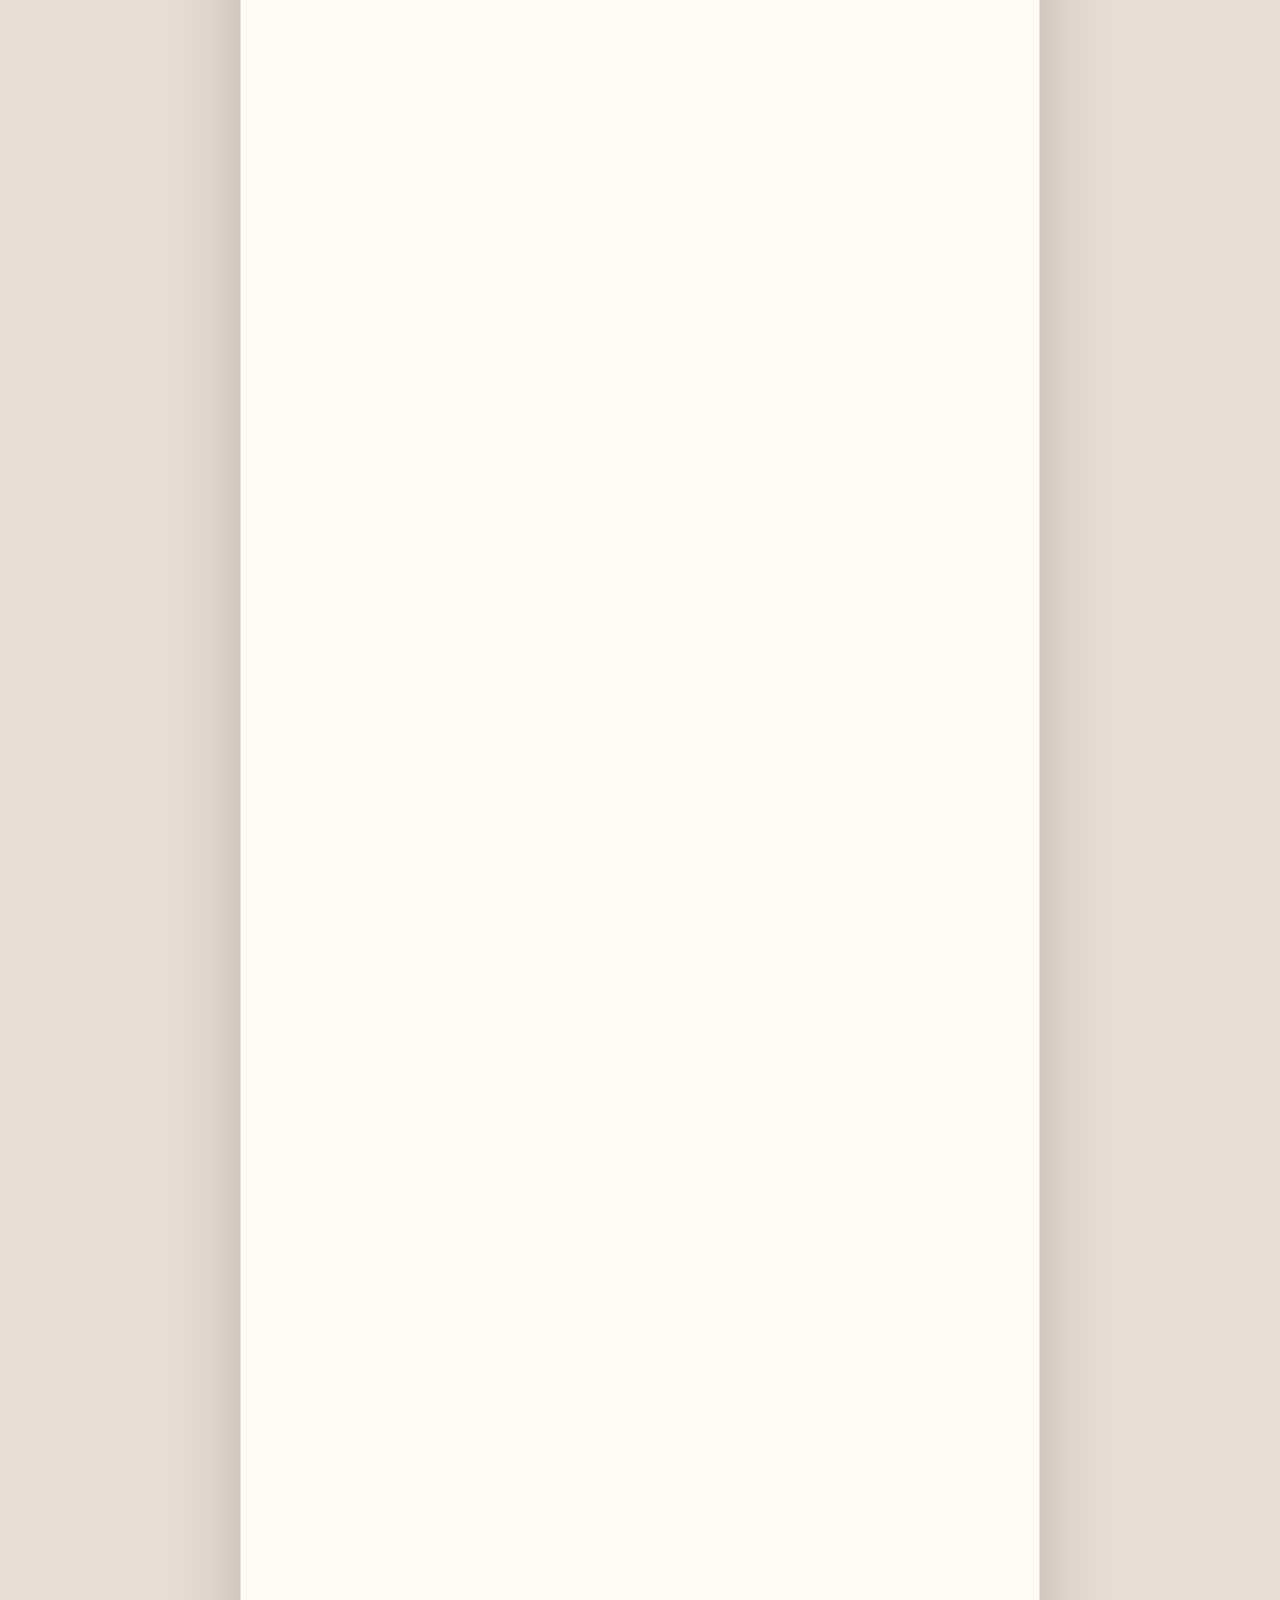
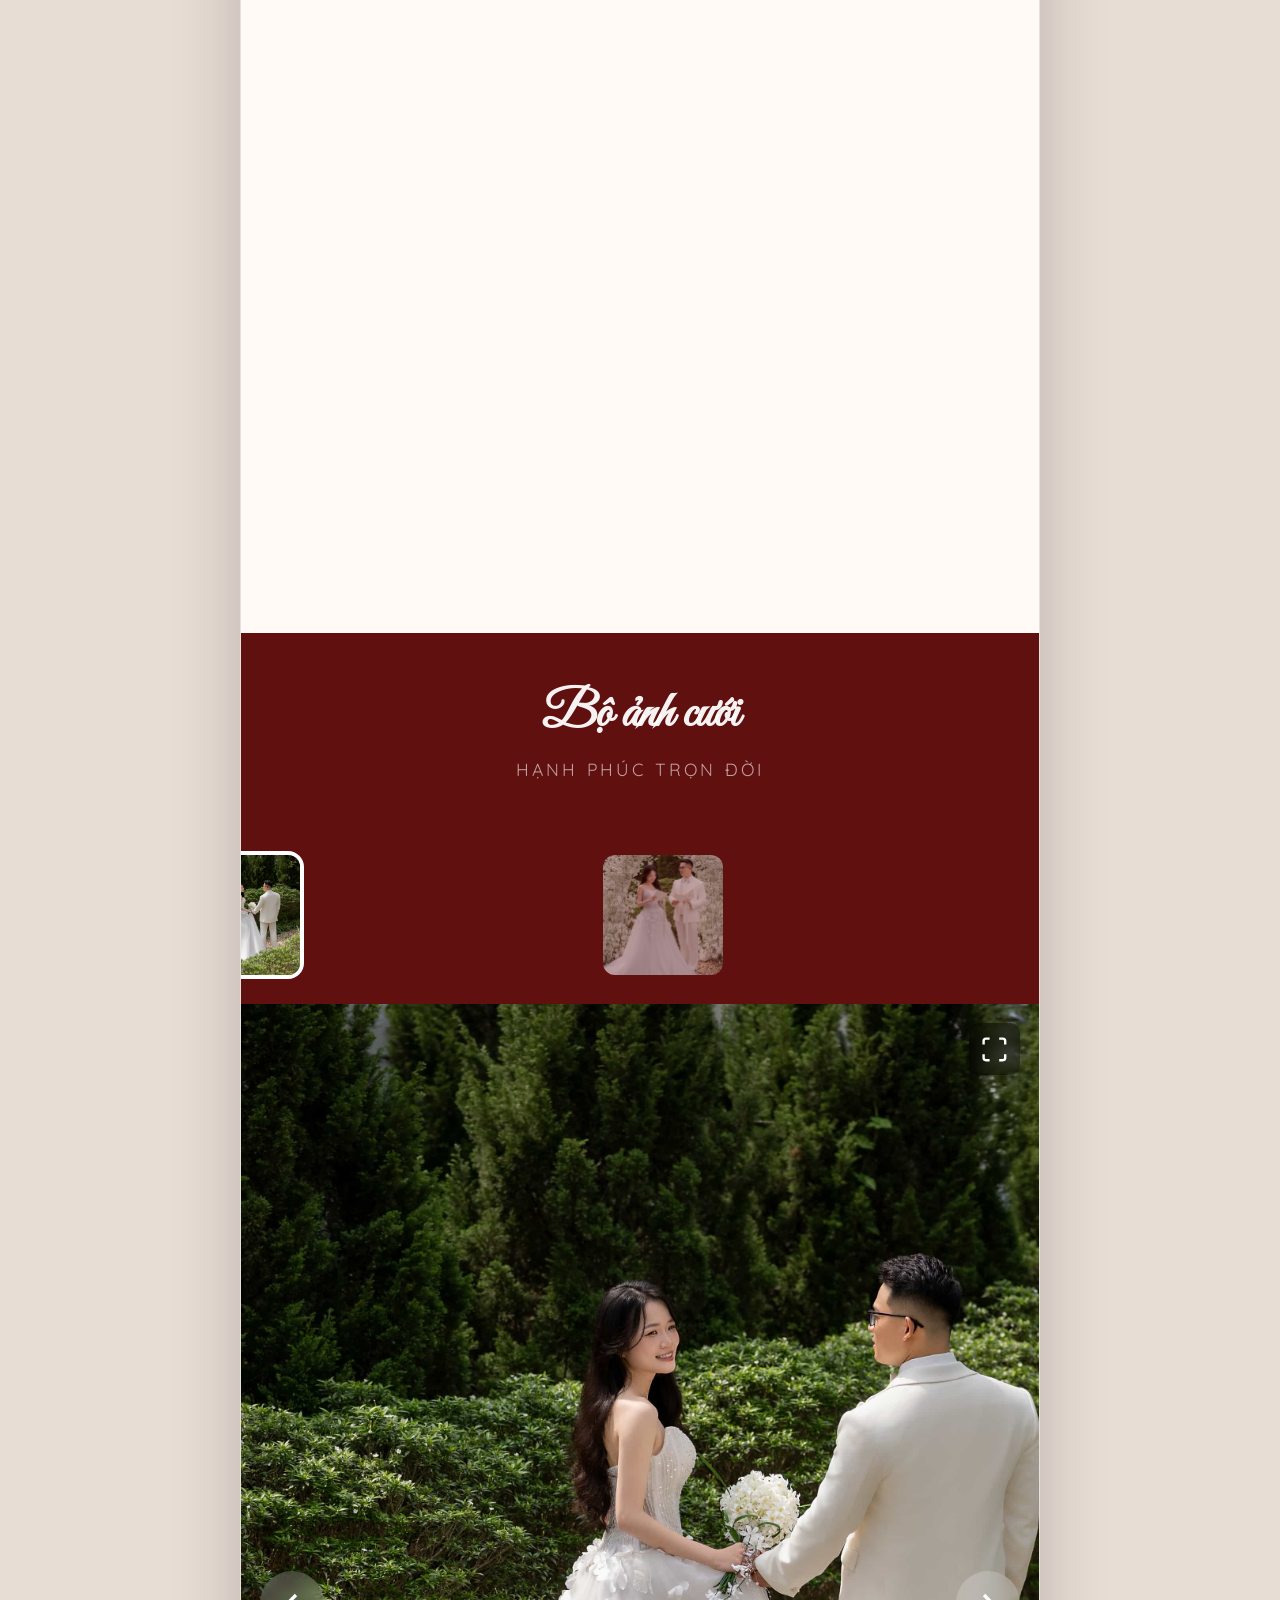
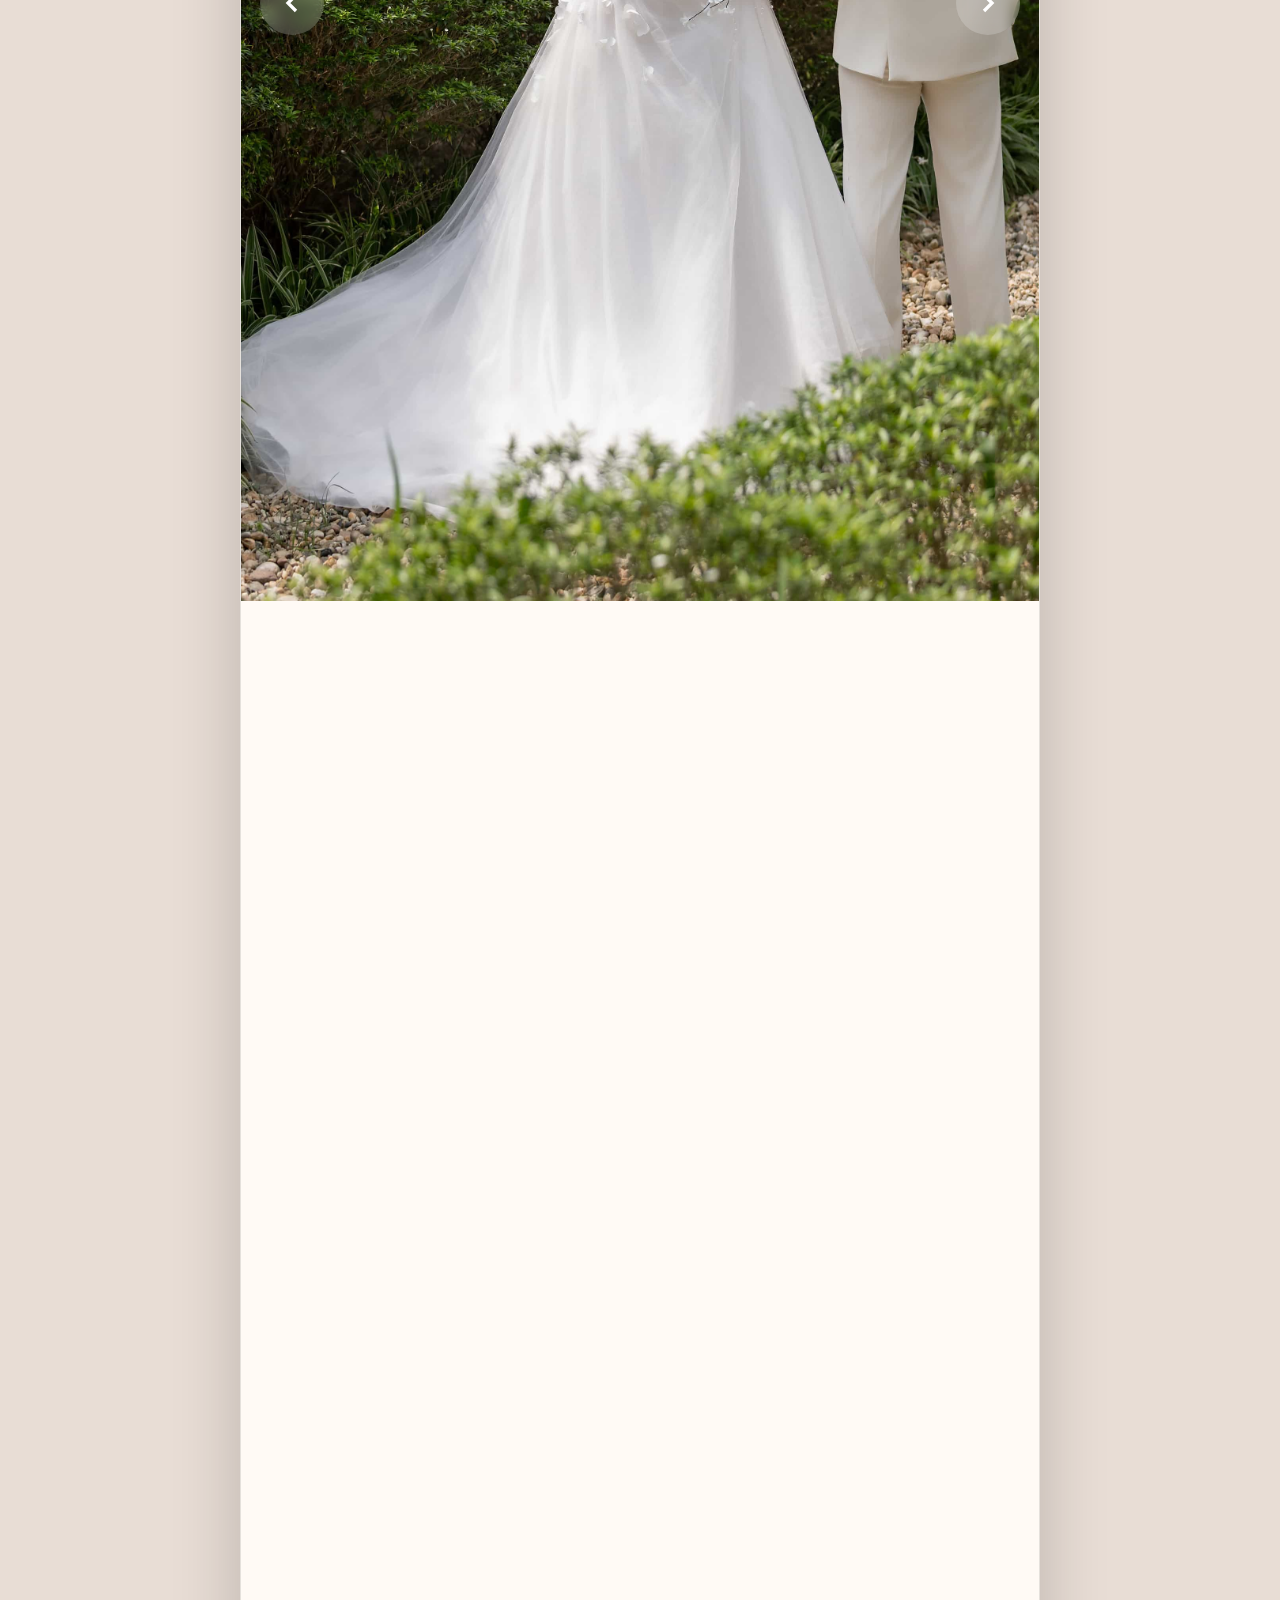
==== commit d8ef1fa2: "change google forms" ====
--- a/index.html
+++ b/index.html
@@ -408,6 +408,7 @@
           <div class="form-group" id="guest-count-group">
             <label class="form-label" for="rsvp-guests">Số lượng khách</label>
             <select id="rsvp-guests" name="guests" class="form-select">
+              <option value="0">Không thể đến</option>
               <option value="1">1 người</option>
               <option value="2">2 người</option>
               <option value="3">3 người</option>
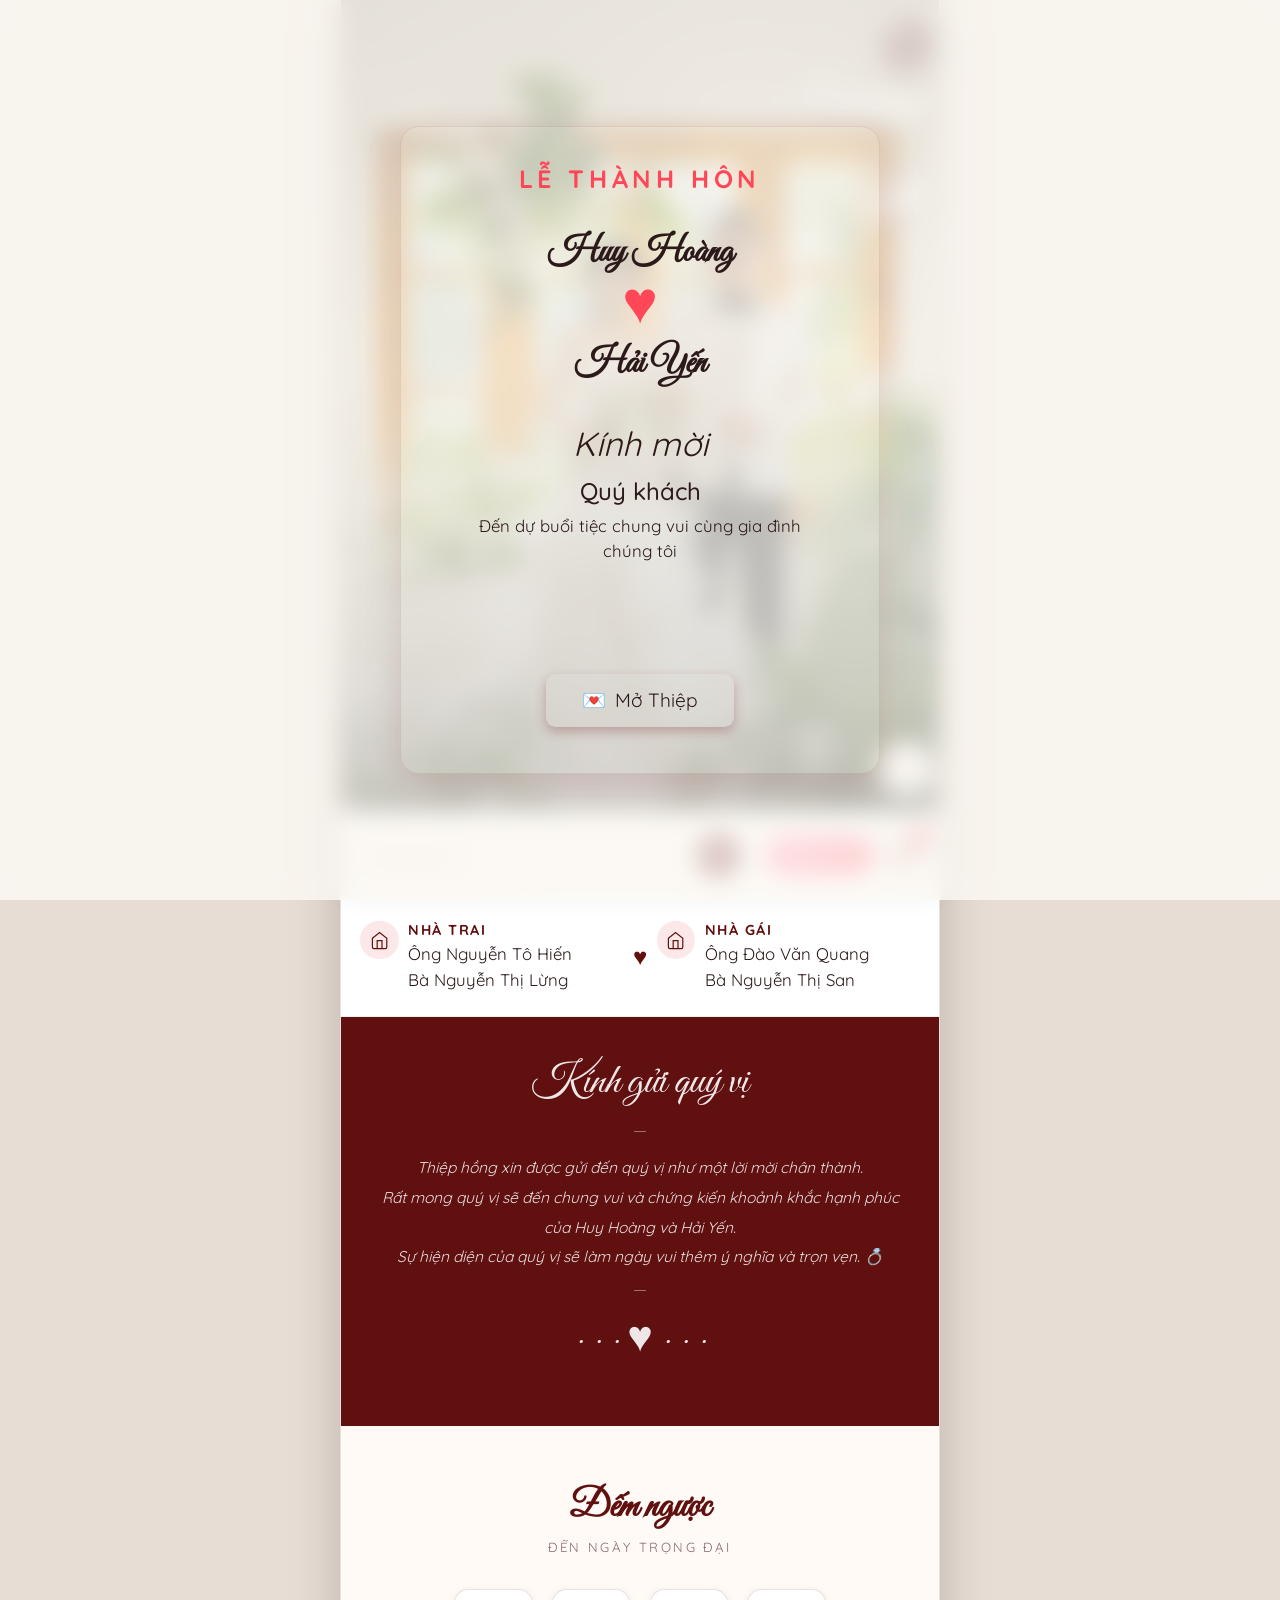
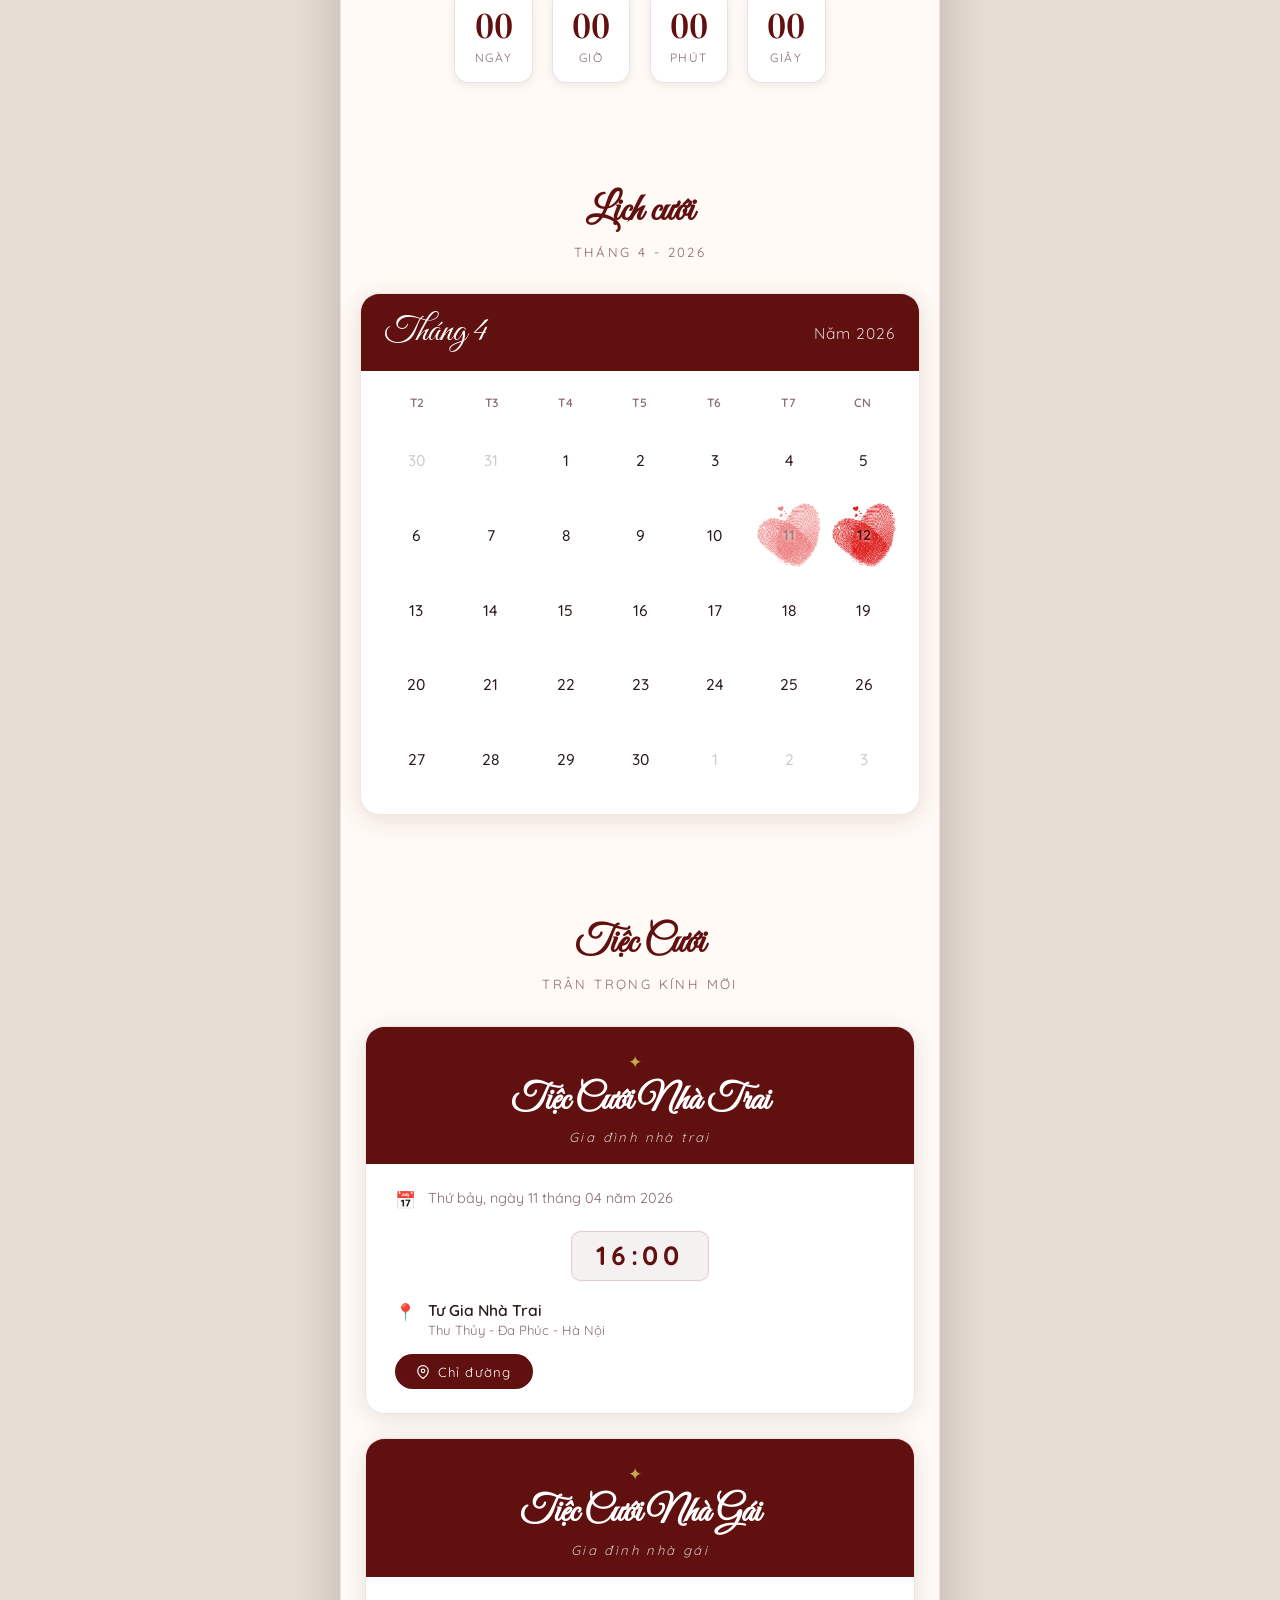
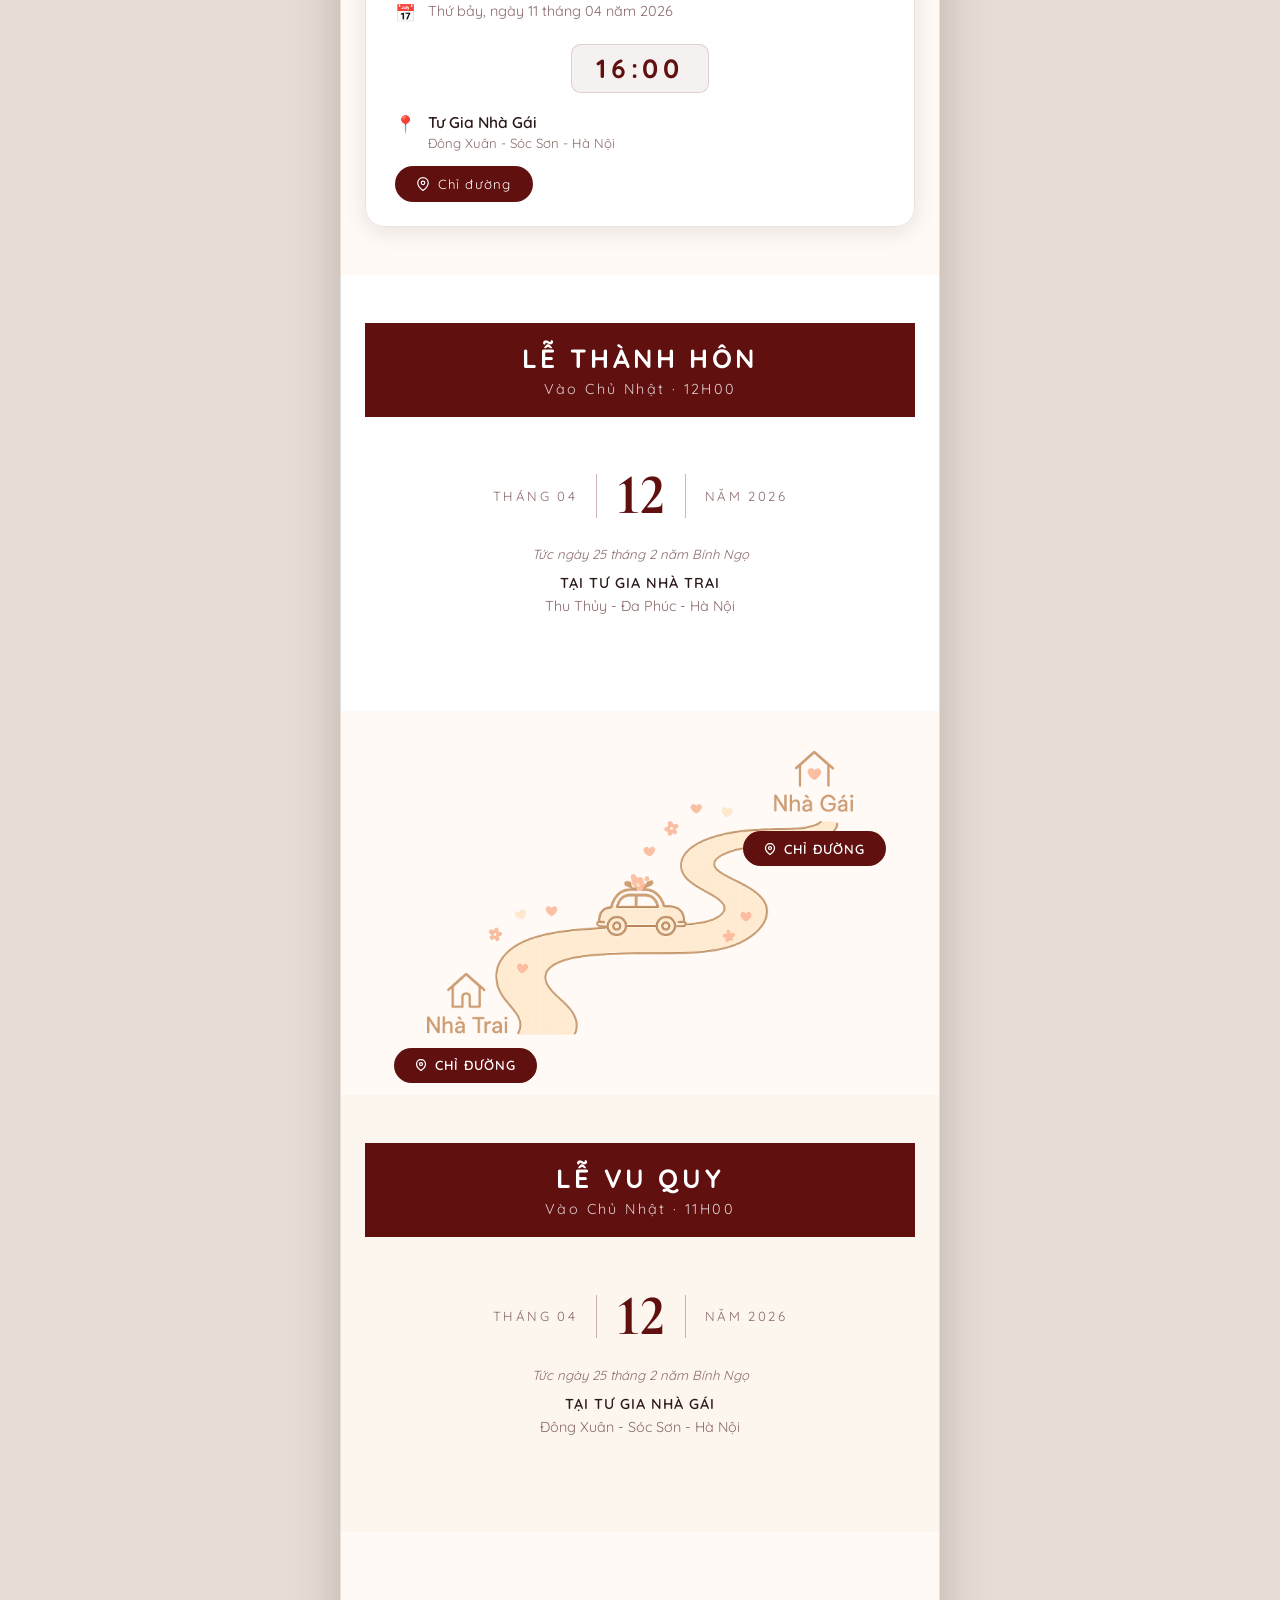
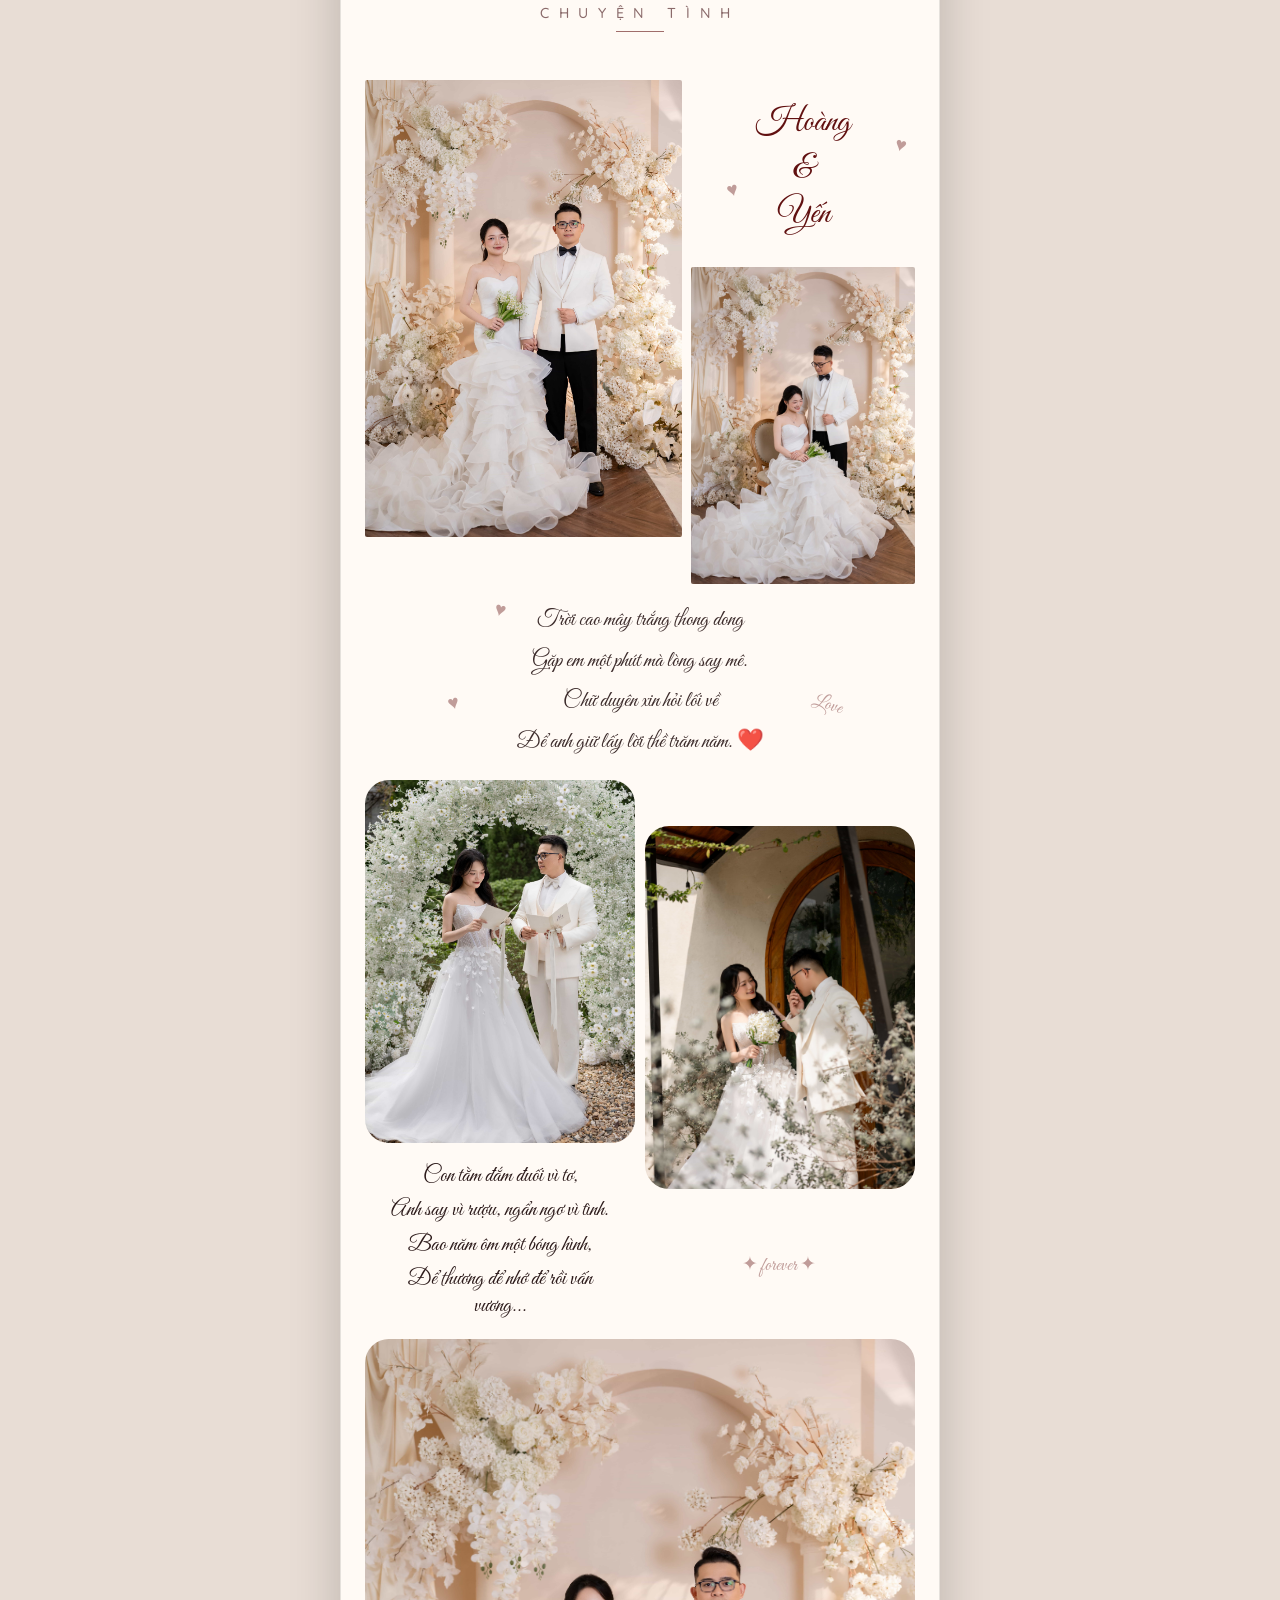
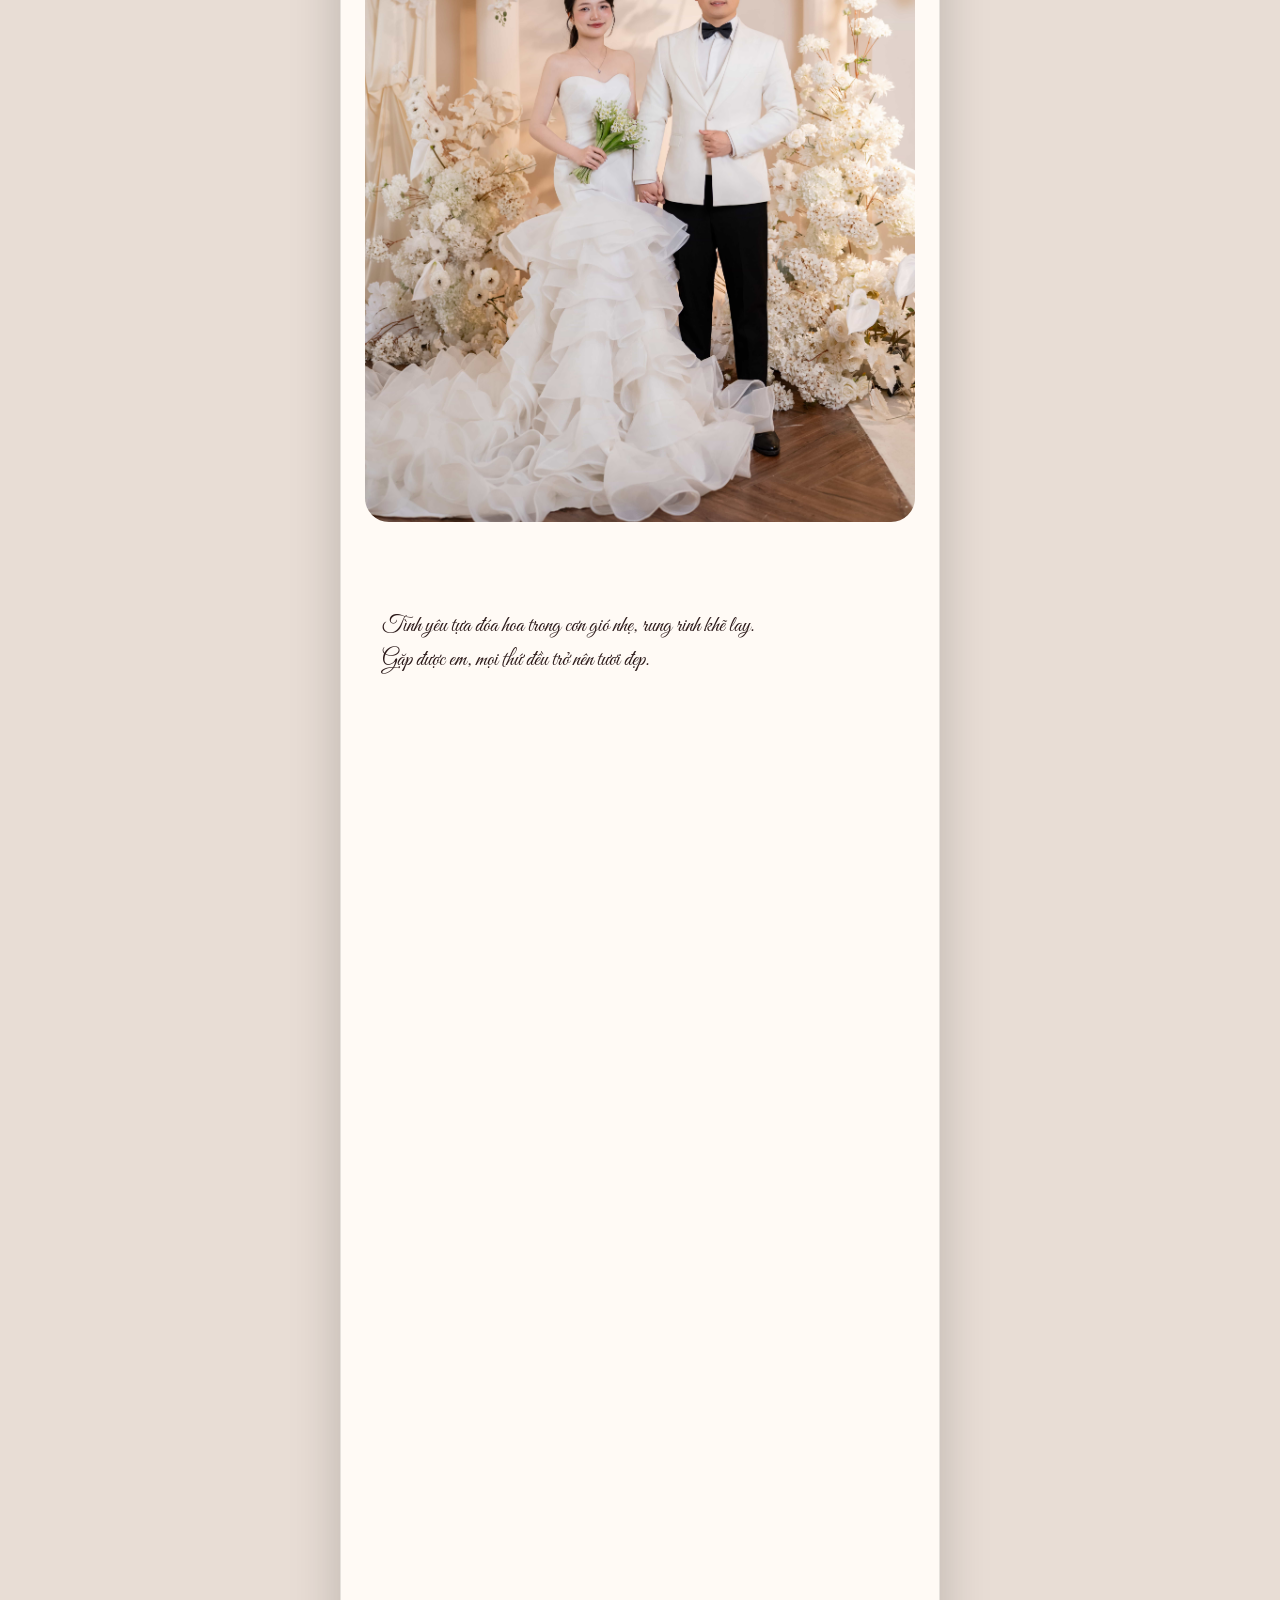
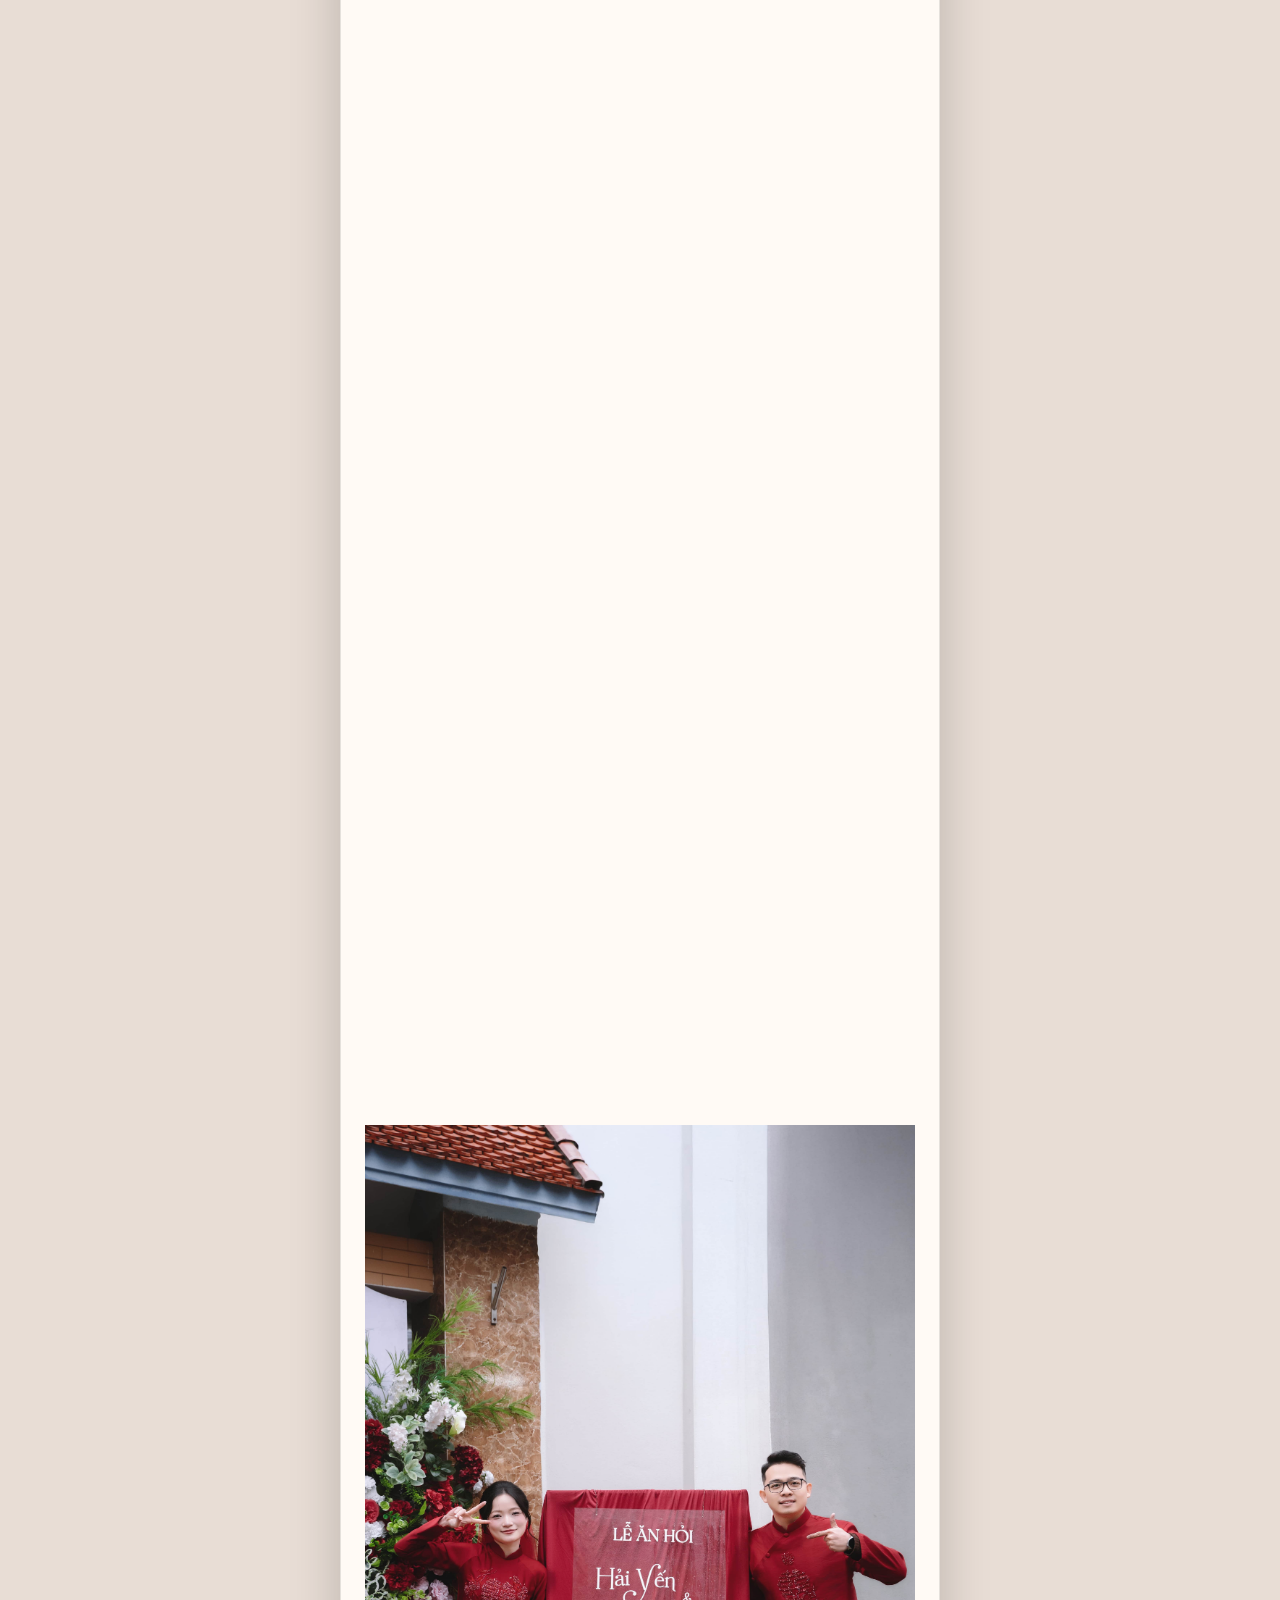
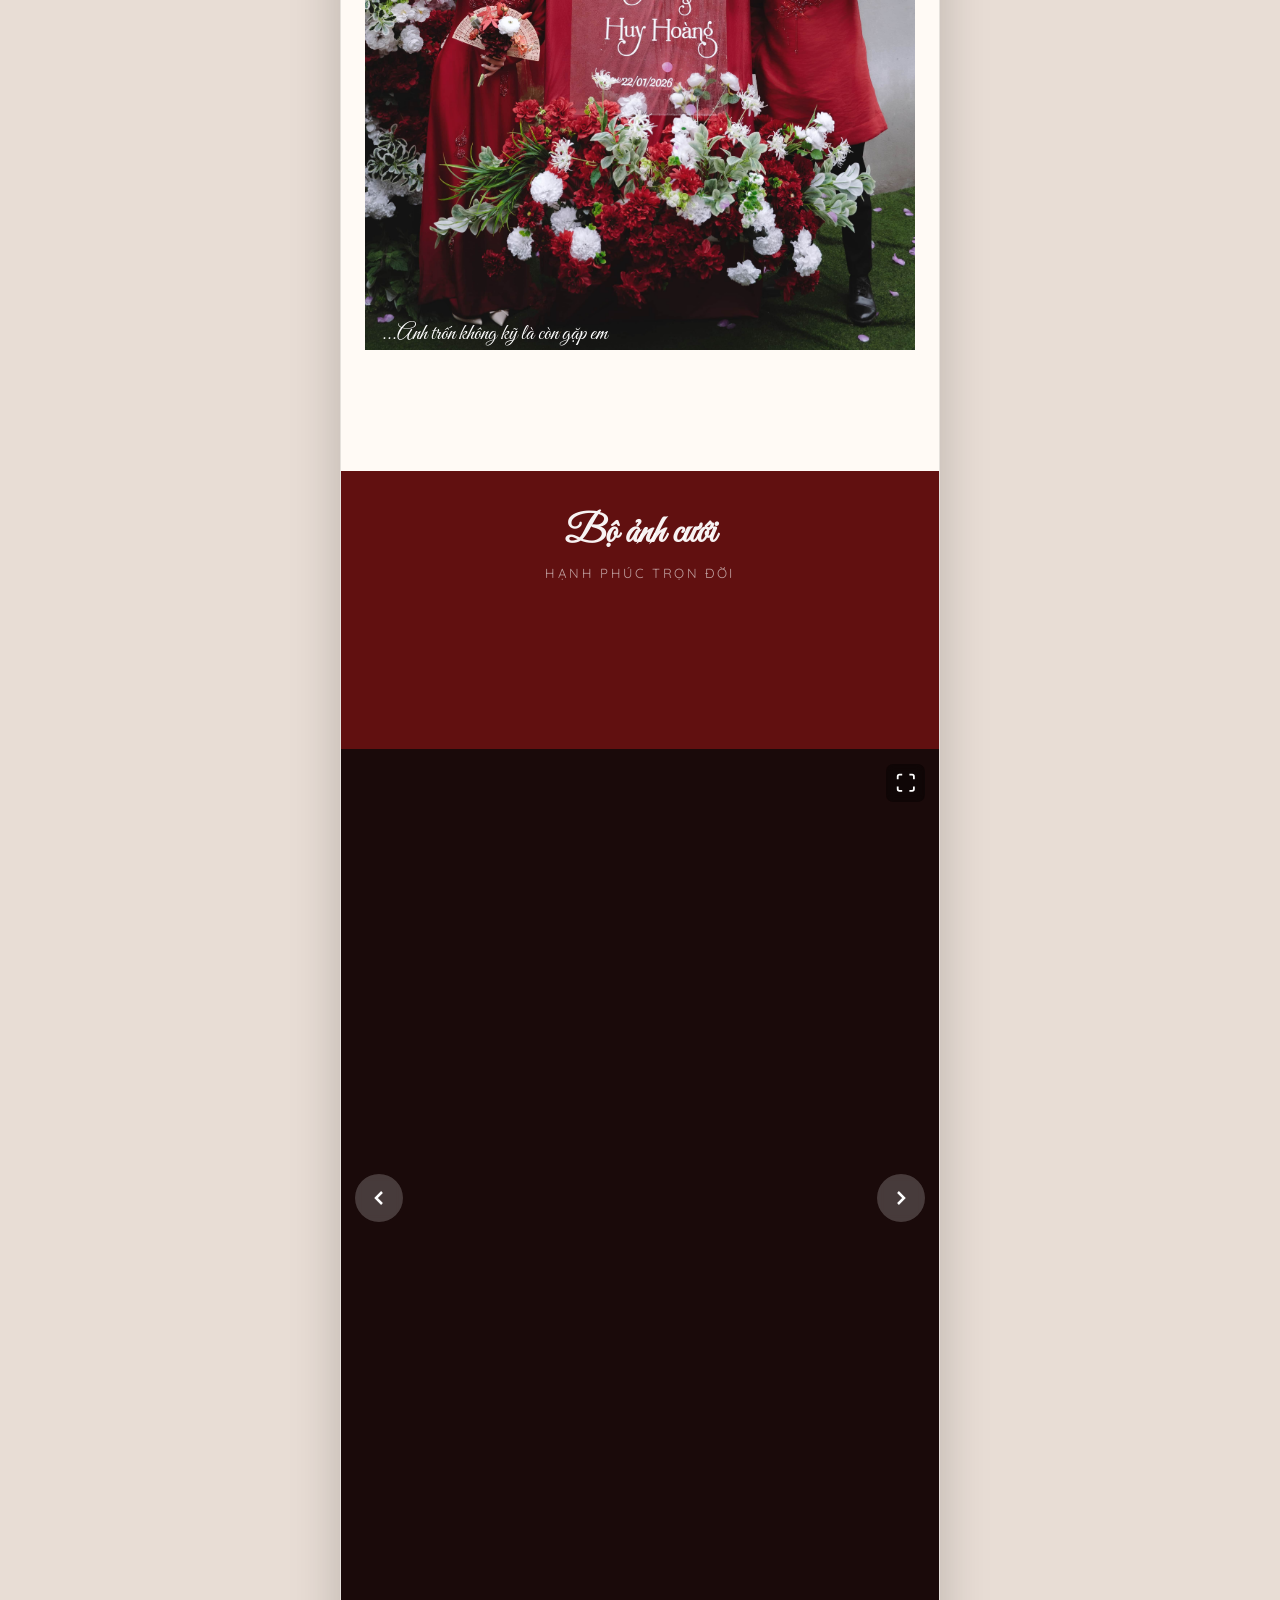
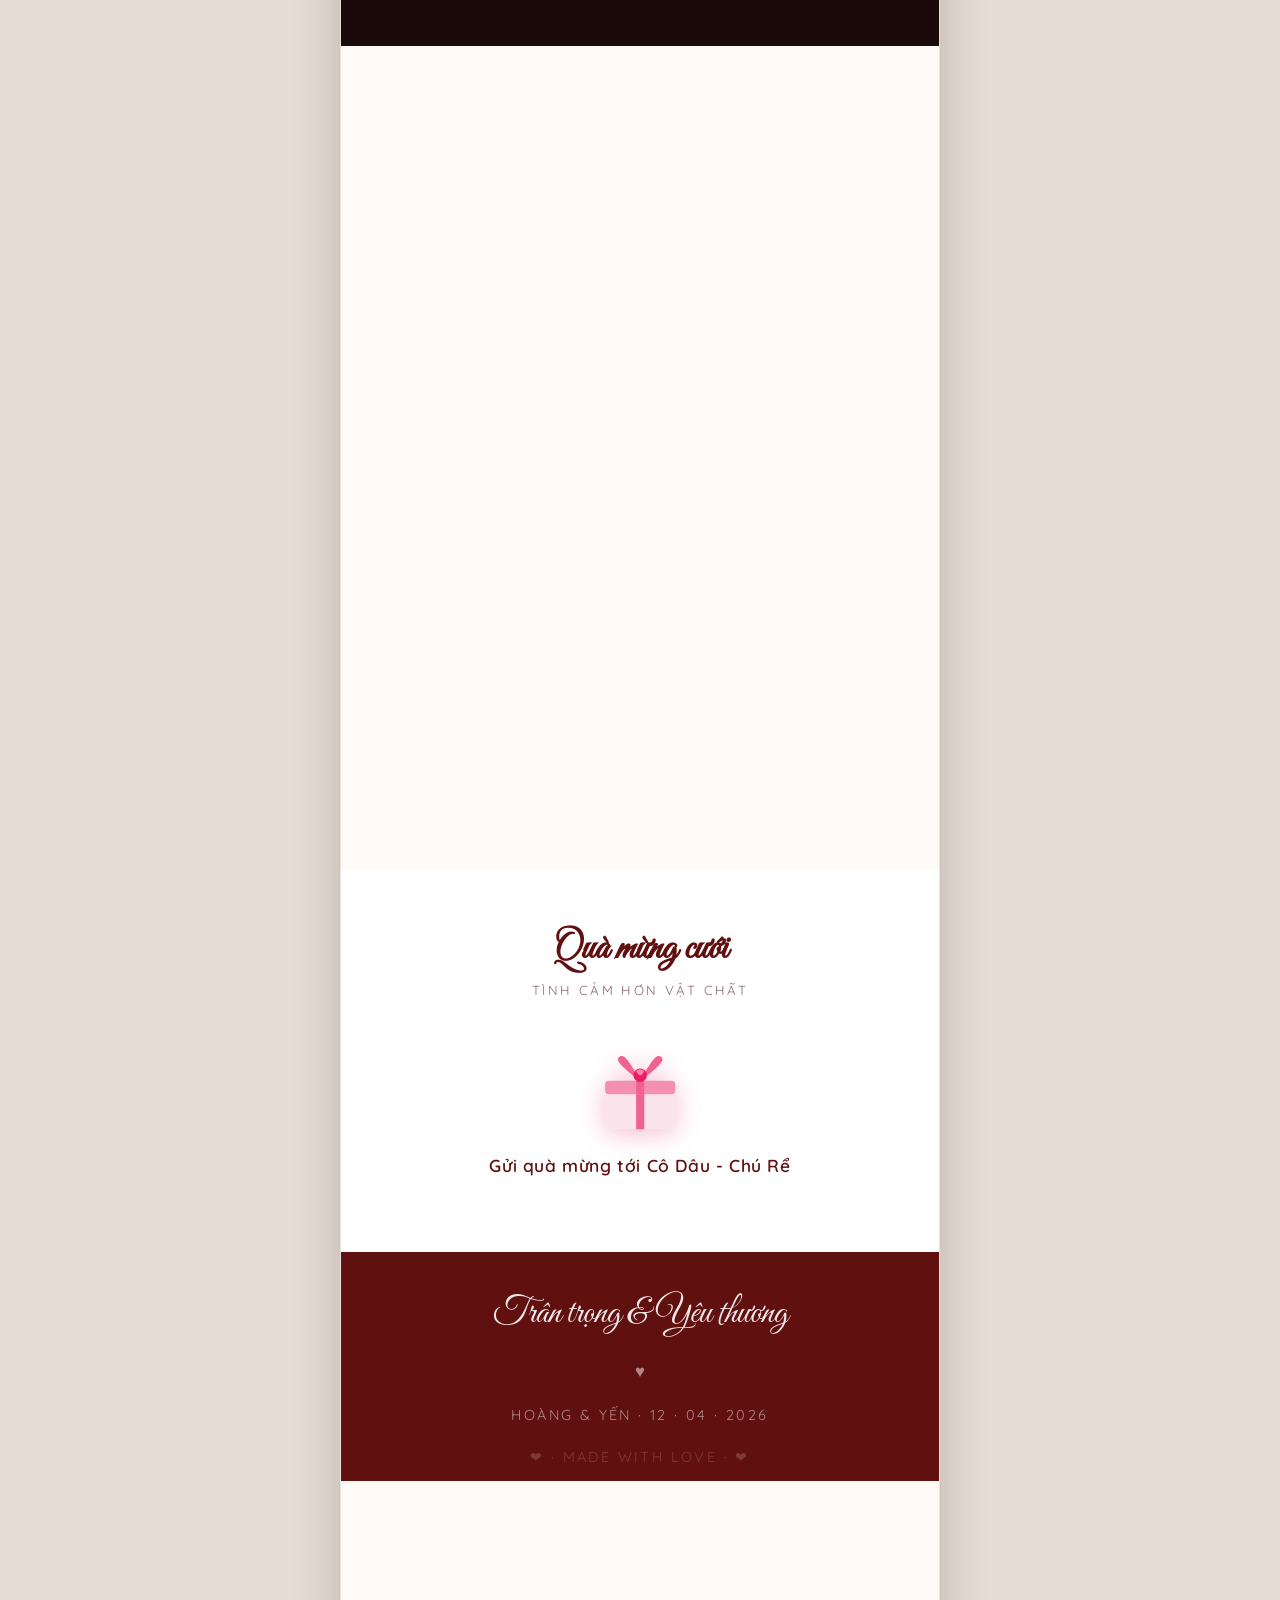
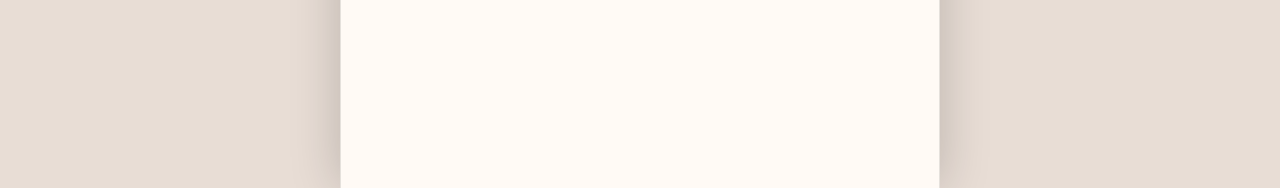
==== commit 90736c5e: "fix form" ====
--- a/index.html
+++ b/index.html
@@ -28,7 +28,7 @@
       var resizeRafId = null;
       function setFontSize() {
         var clientWidth = document.documentElement.clientWidth || window.innerWidth;
-        if (clientWidth > 800) clientWidth = 800;
+        if (clientWidth > 600) clientWidth = 600;
         var fz = (clientWidth / 500) * 100;
         document.documentElement.style.fontSize = fz + 'px';
       }
--- a/css/rsvp.css
+++ b/css/rsvp.css
@@ -1,17 +1,20 @@
 #rsvp {
   background: var(--cream-light);
-  padding: 0.48rem 0.2rem;
 }
+
 .rsvp-form {
+  display: block;
   background: white;
   border-radius: var(--radius);
   padding: 0.24rem 0.2rem;
   box-shadow: var(--shadow);
   border: 1px solid rgba(97, 16, 16, 0.1);
 }
+
 .form-group {
   margin-bottom: 0.18rem;
 }
+
 .form-label {
   display: block;
   font-size: 0.12rem;
@@ -21,7 +24,9 @@
   text-transform: uppercase;
   margin-bottom: 0.08rem;
 }
+
 .form-input {
+  display: block;
   width: 100%;
   padding: 0.12rem 0.16rem;
   border: 1.5px solid #e8ddd5;
@@ -33,12 +38,15 @@
   outline: none;
   transition: var(--transition);
 }
+
 .form-input:focus {
   border-color: var(--maroon);
   background: #fff;
   box-shadow: 0 0 0 0.03rem rgba(97, 16, 16, 0.08);
 }
+
 .form-select {
+  display: block;
   width: 100%;
   padding: 0.12rem 0.16rem;
   border: 1.5px solid #e8ddd5;
@@ -49,6 +57,7 @@
   background: #fafafa;
   outline: none;
   -webkit-appearance: none;
+  appearance: none;
   background-image: url("data:image/svg+xml,%3Csvg xmlns='http://www.w3.org/2000/svg' width='16' height='16' viewBox='0 0 24 24' fill='none' stroke='%23611010' stroke-width='2'%3E%3Cpath d='M6 9l6 6 6-6'/%3E%3C/svg%3E");
   background-repeat: no-repeat;
   background-position: right 0.14rem center;
@@ -56,20 +65,25 @@
   cursor: pointer;
   transition: var(--transition);
 }
+
 .form-select:focus {
   border-color: var(--maroon);
   background-color: #fff;
 }
+
 .radio-group {
   display: flex;
   gap: 0.1rem;
 }
+
 .radio-option {
   flex: 1;
 }
+
 .radio-option input[type="radio"] {
   display: none;
 }
+
 .radio-label {
   display: flex;
   align-items: center;
@@ -85,12 +99,14 @@
   text-align: center;
   background: #fafafa;
 }
+
 .radio-option input[type="radio"]:checked+.radio-label {
   border-color: var(--maroon);
   background: var(--pink-light);
   color: var(--maroon);
   font-weight: 600;
 }
+
 .btn-submit {
   width: 100%;
   padding: 0.14rem;
@@ -107,34 +123,41 @@
   transition: var(--transition);
   margin-top: 0.08rem;
 }
+
 .btn-submit:hover {
   background: var(--maroon-dark);
   transform: translateY(-1px);
   box-shadow: 0 0.04rem 0.16rem rgba(97, 16, 16, 0.3);
 }
+
 .btn-submit:active {
   transform: translateY(0);
 }
+
 .rsvp-success {
   display: none;
   text-align: center;
   padding: 0.24rem;
   color: var(--maroon);
 }
+
 .rsvp-success.show {
   display: block;
 }
+
 .rsvp-success svg {
   width: 0.48rem;
   height: 0.48rem;
   margin-bottom: 0.12rem;
 }
+
 .rsvp-success h3 {
   font-family: var(--font-script);
   font-size: 0.288rem;
   margin-bottom: 0.08rem;
 }
+
 .rsvp-success p {
   font-size: 0.13rem;
   color: var(--text-muted);
-}
+}
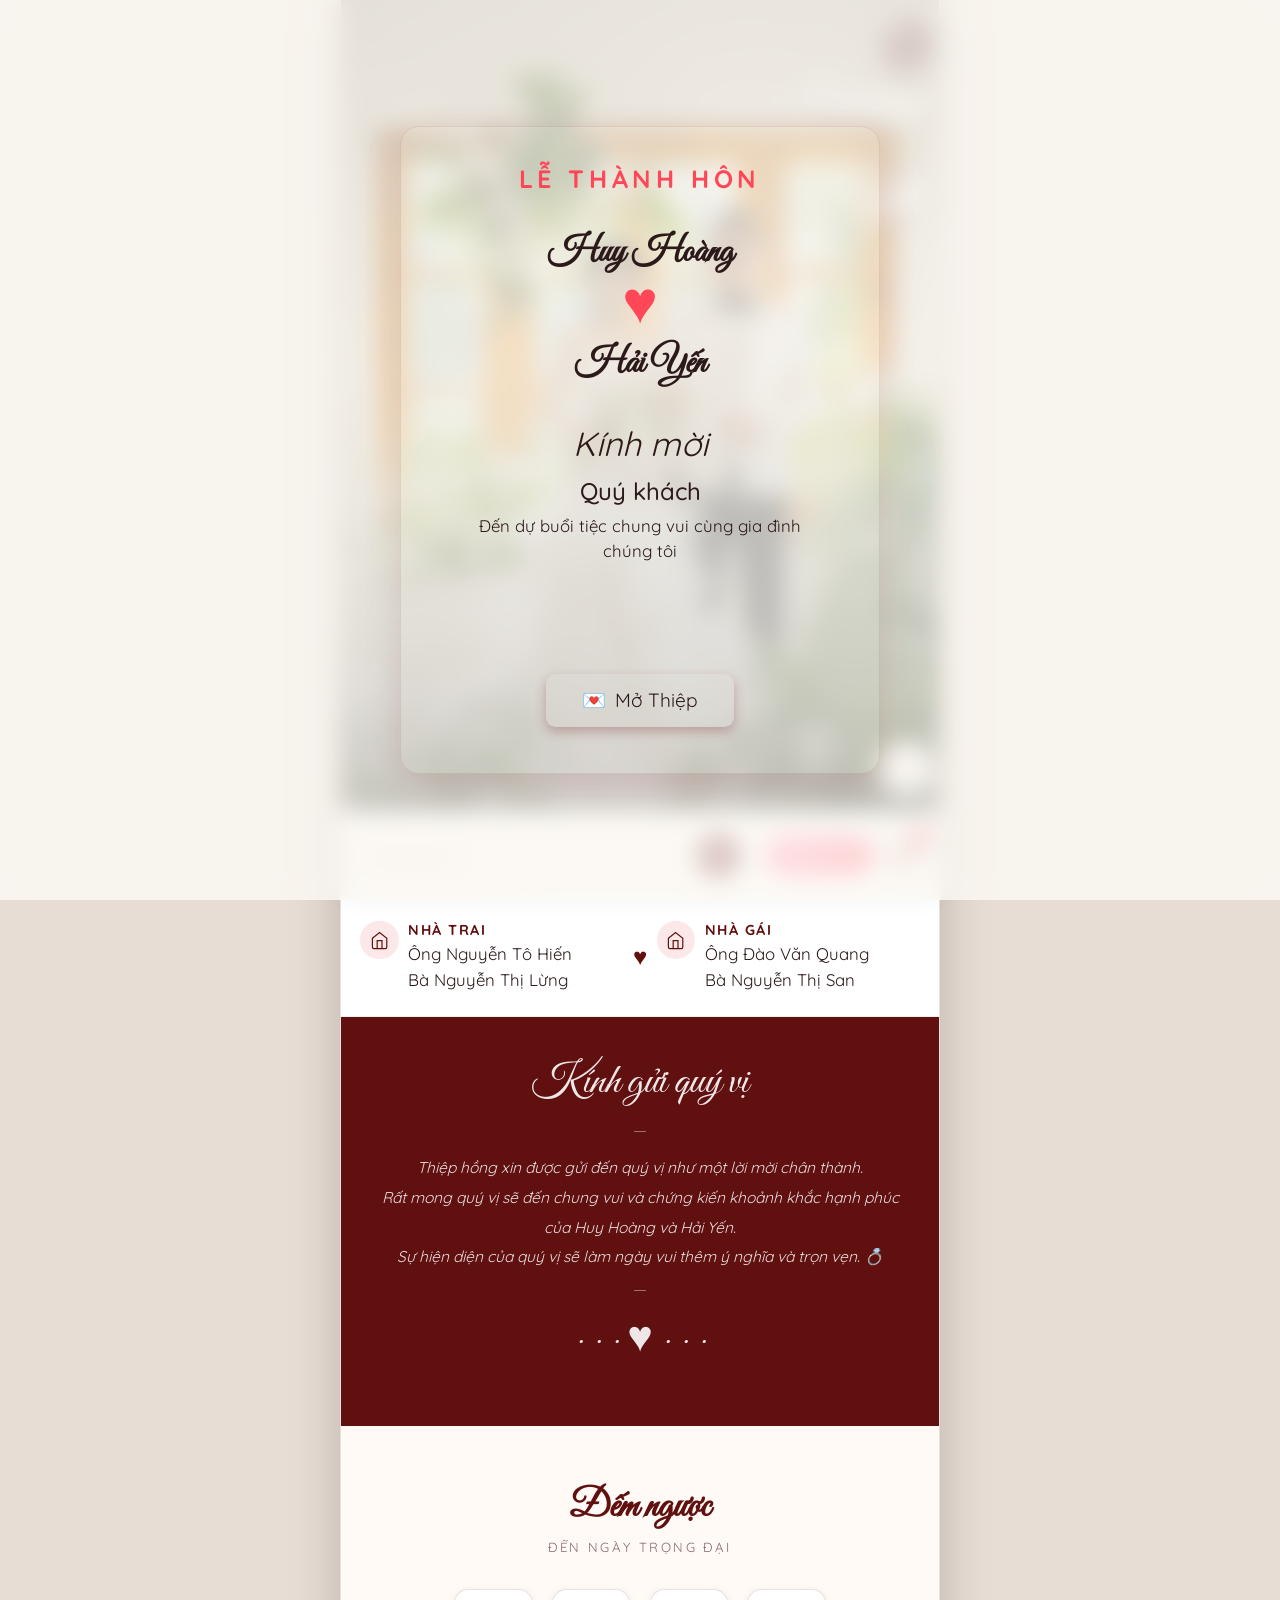
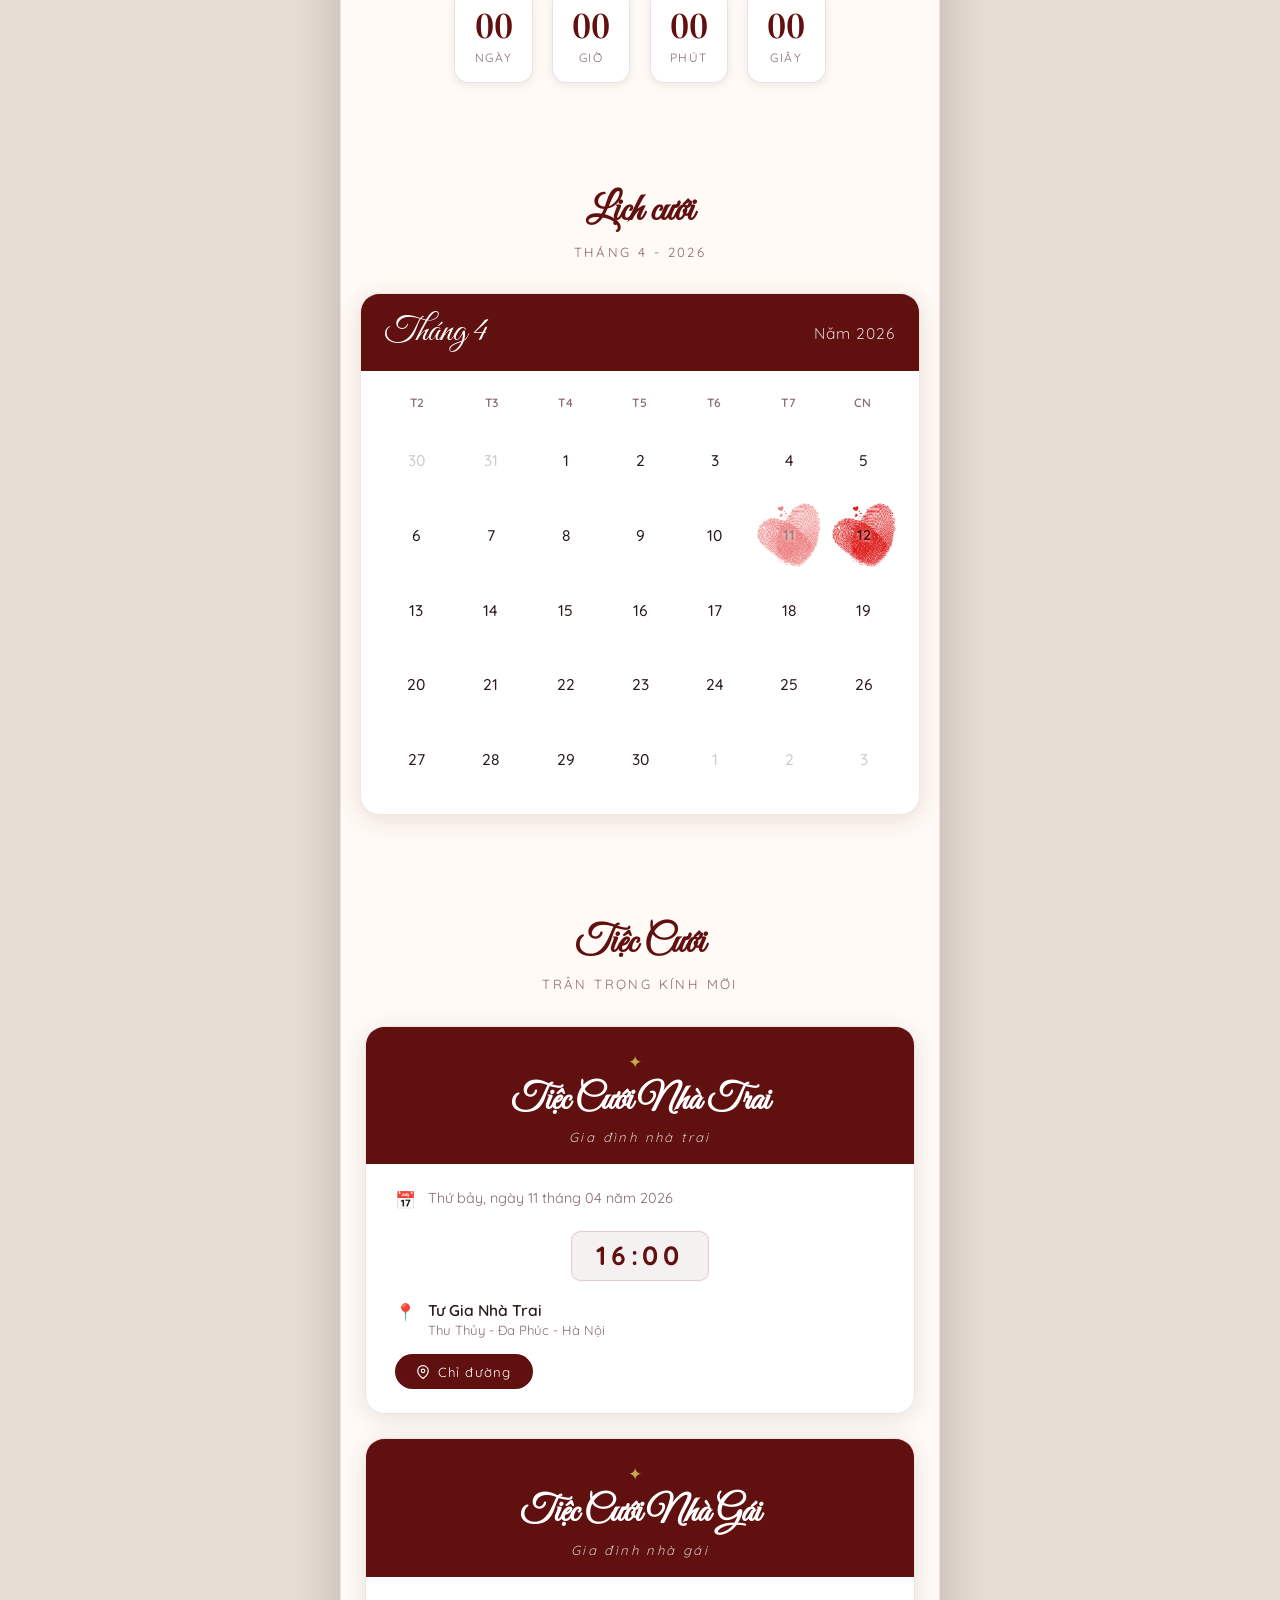
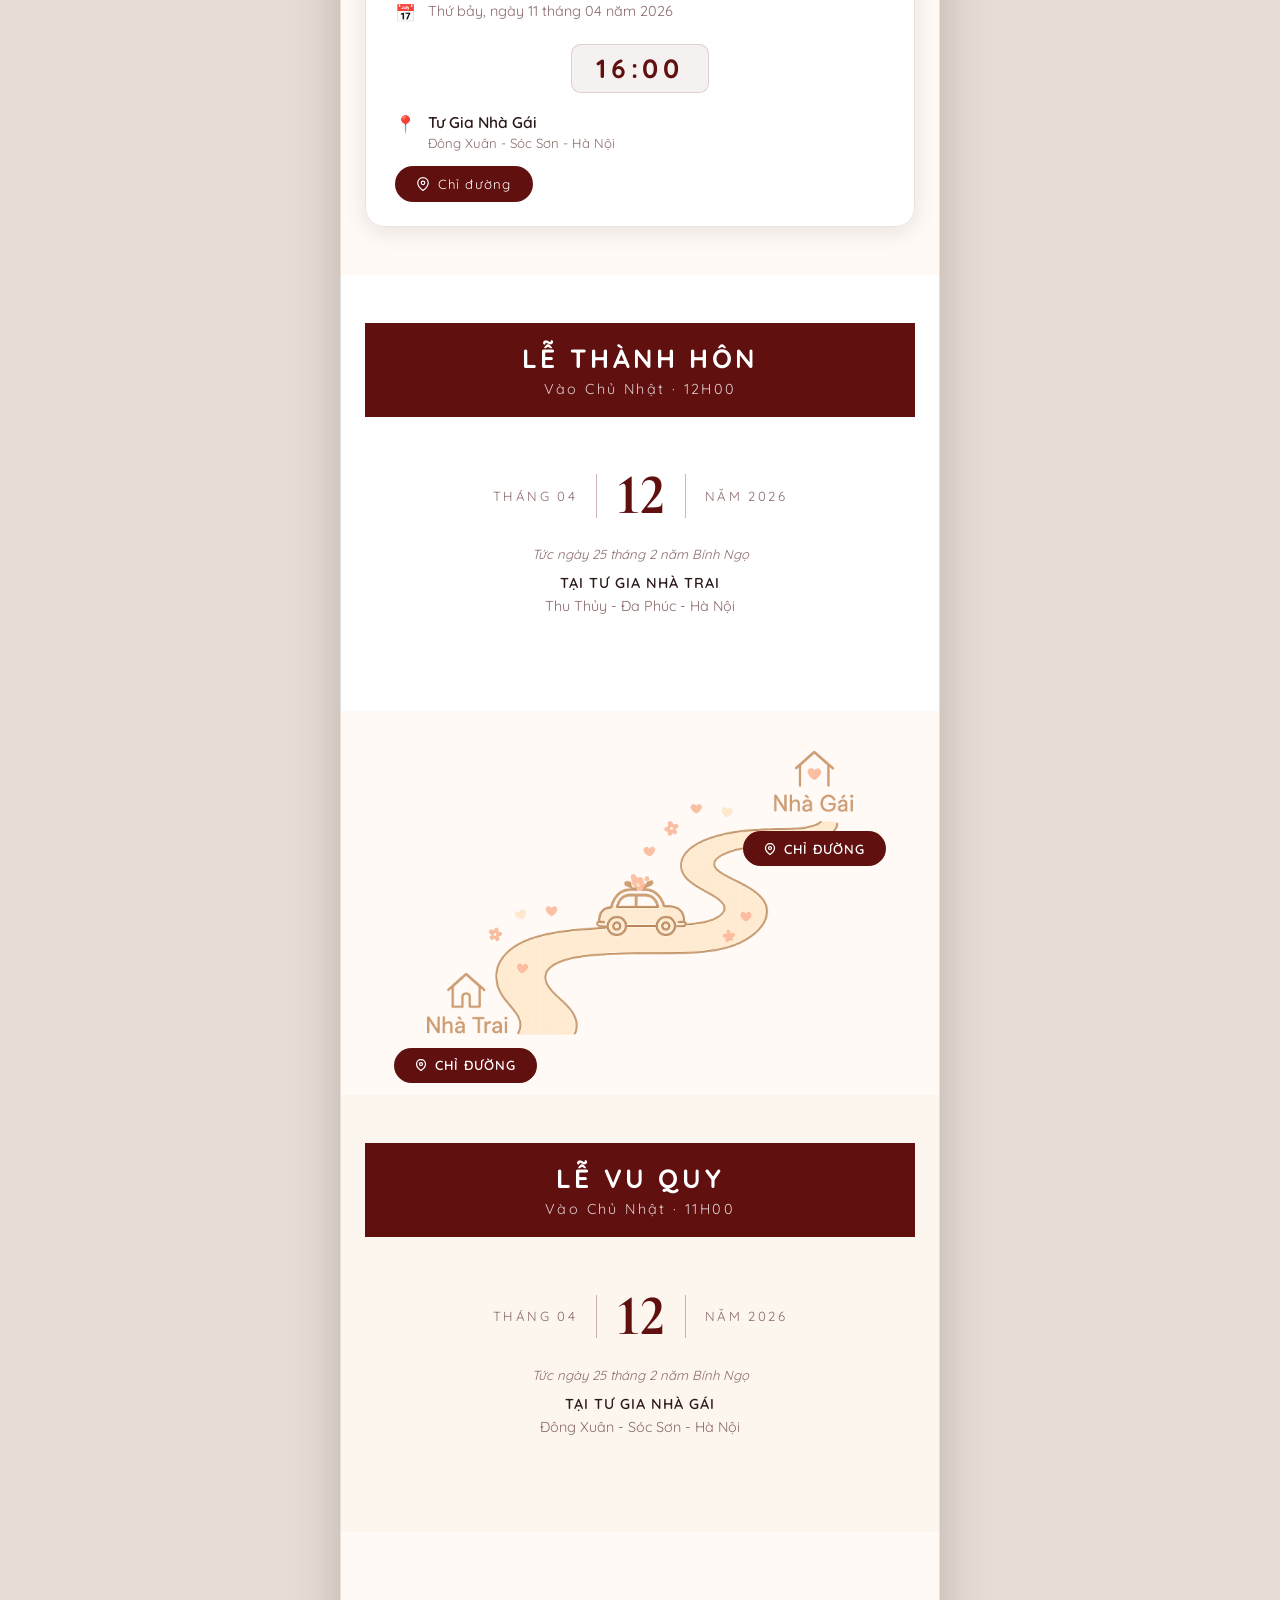
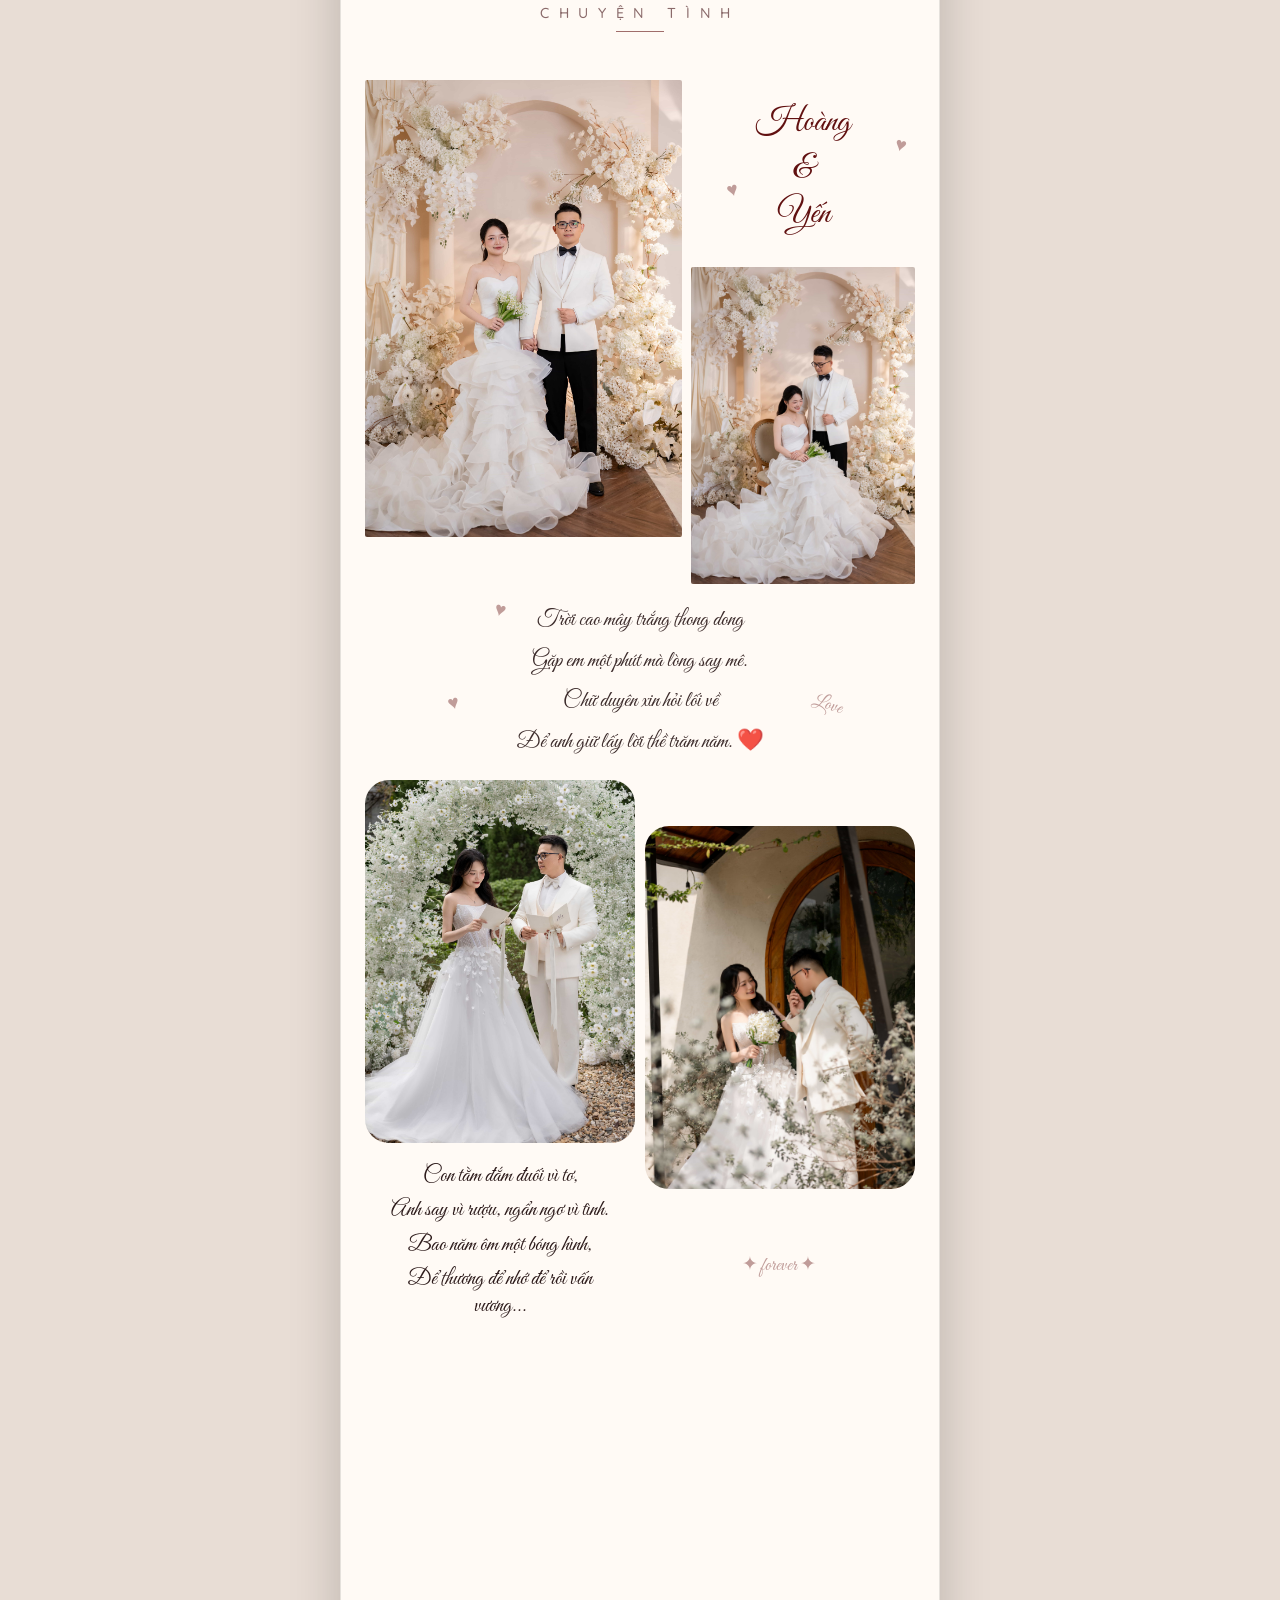
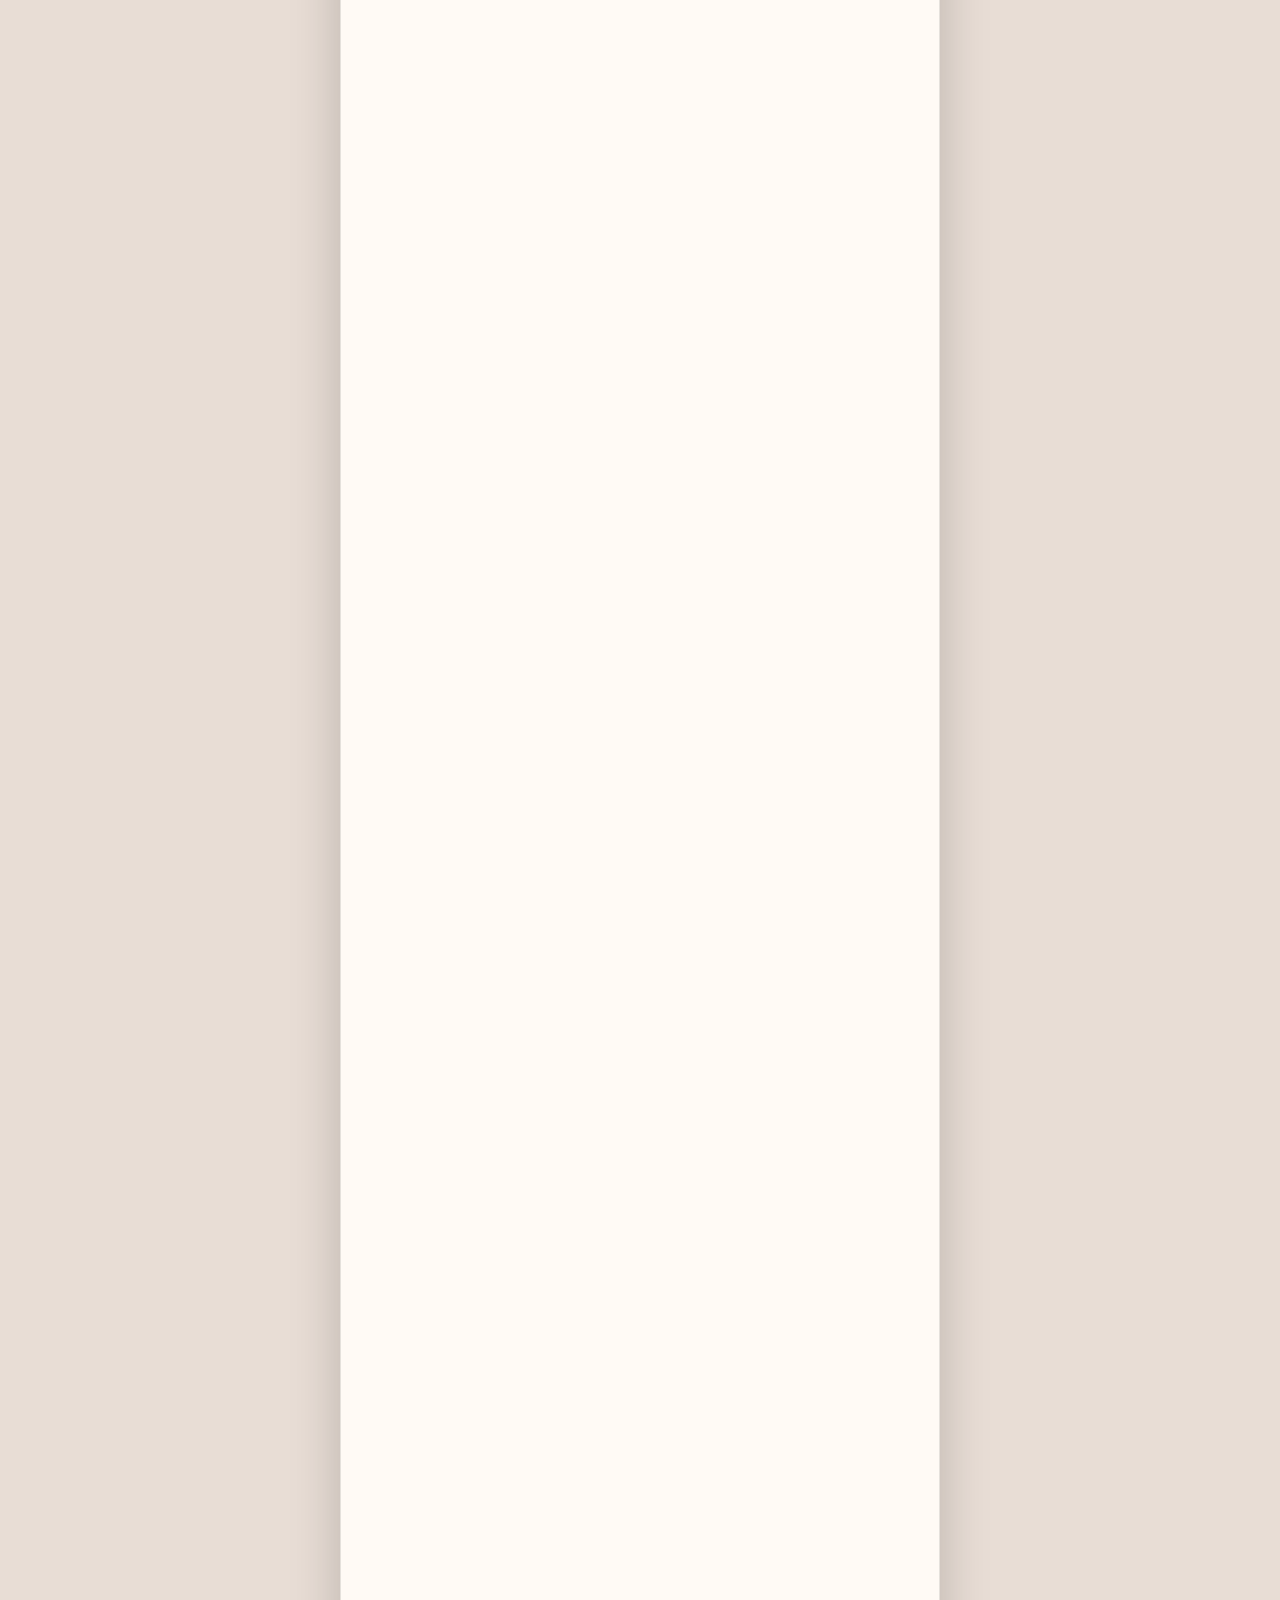
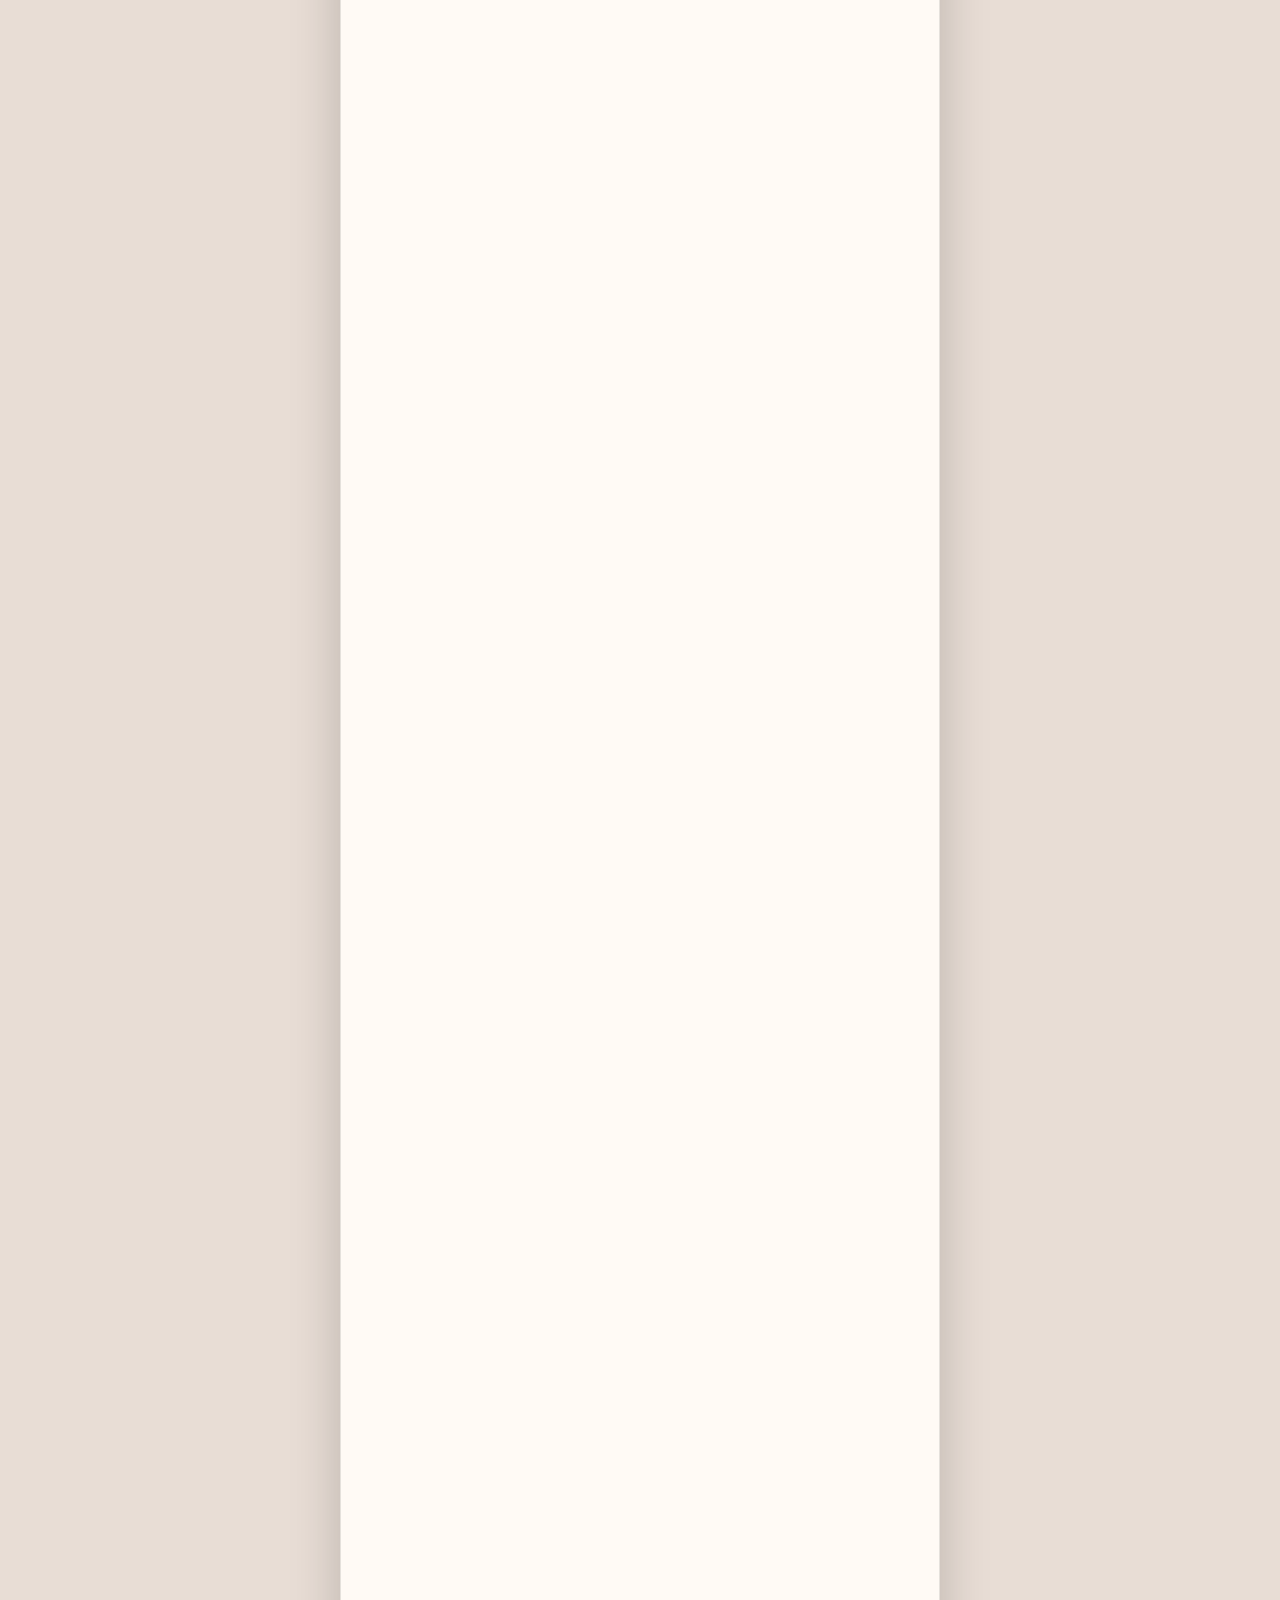
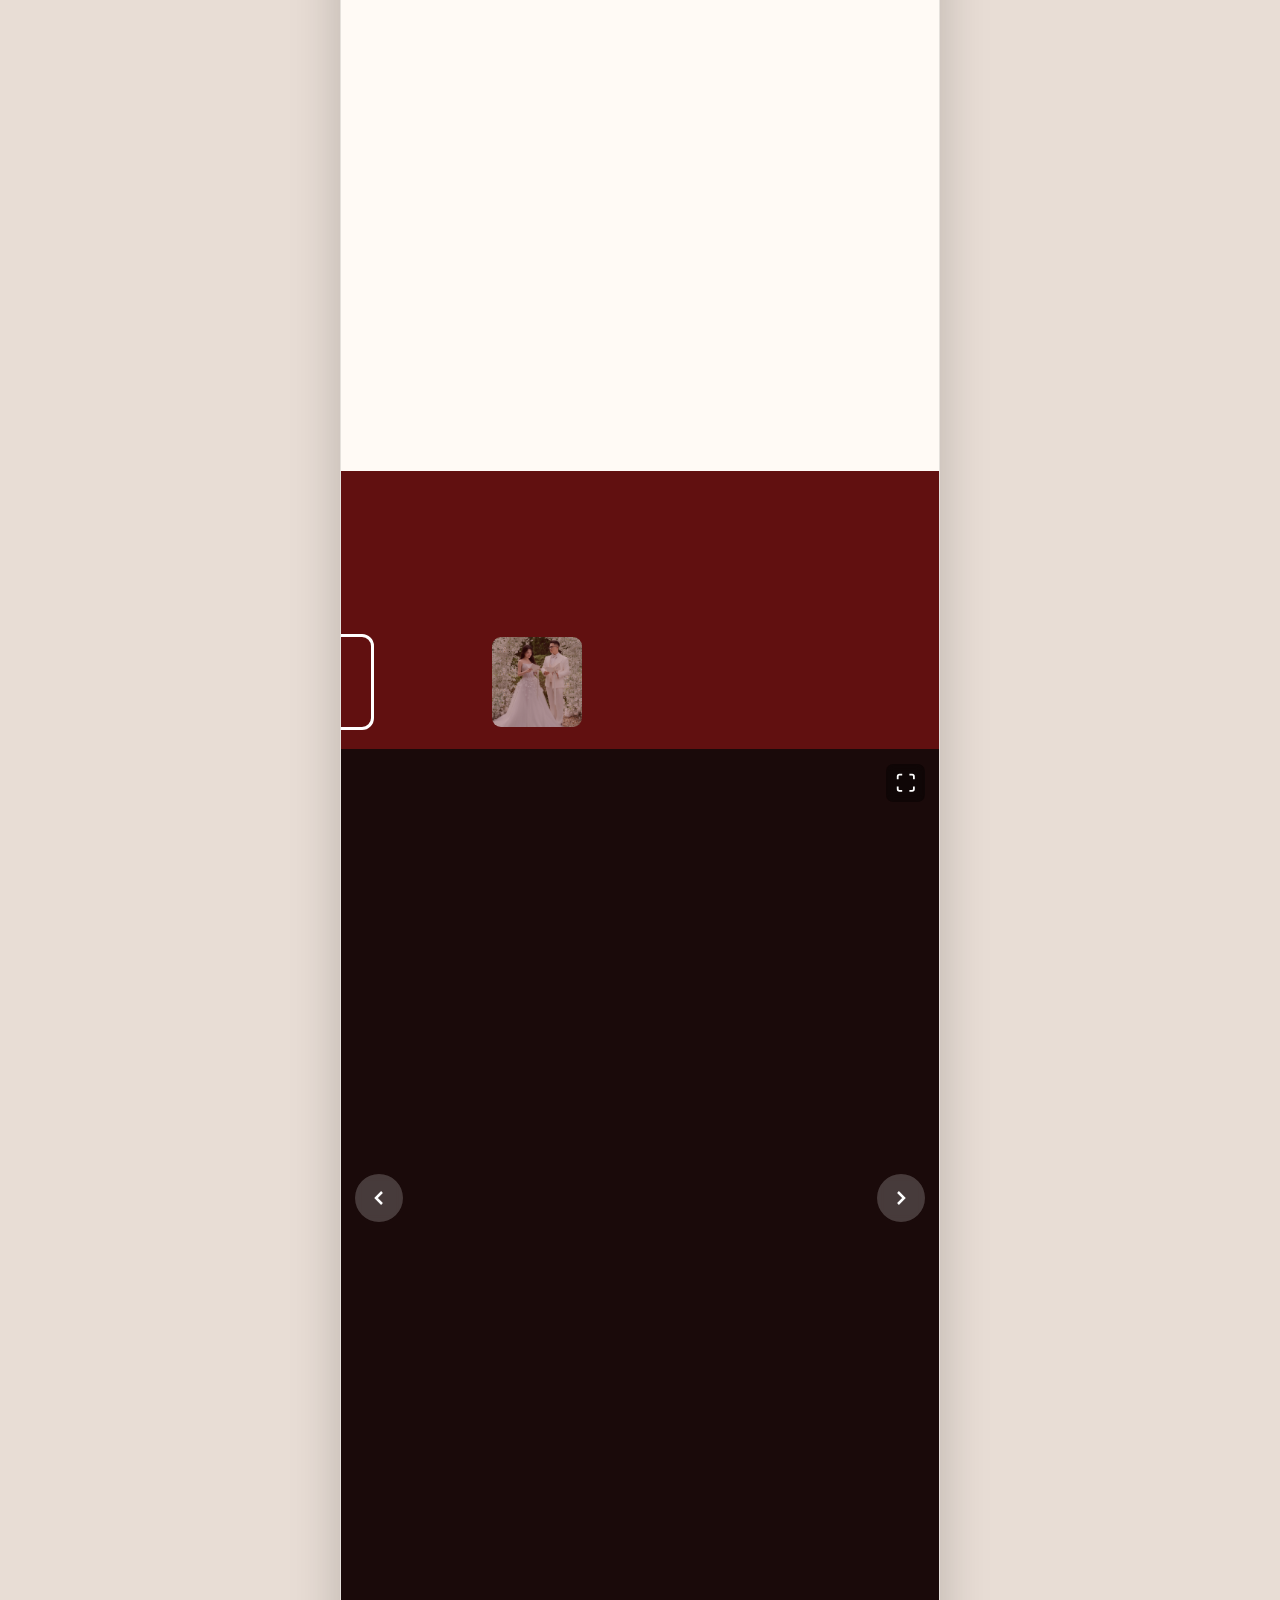
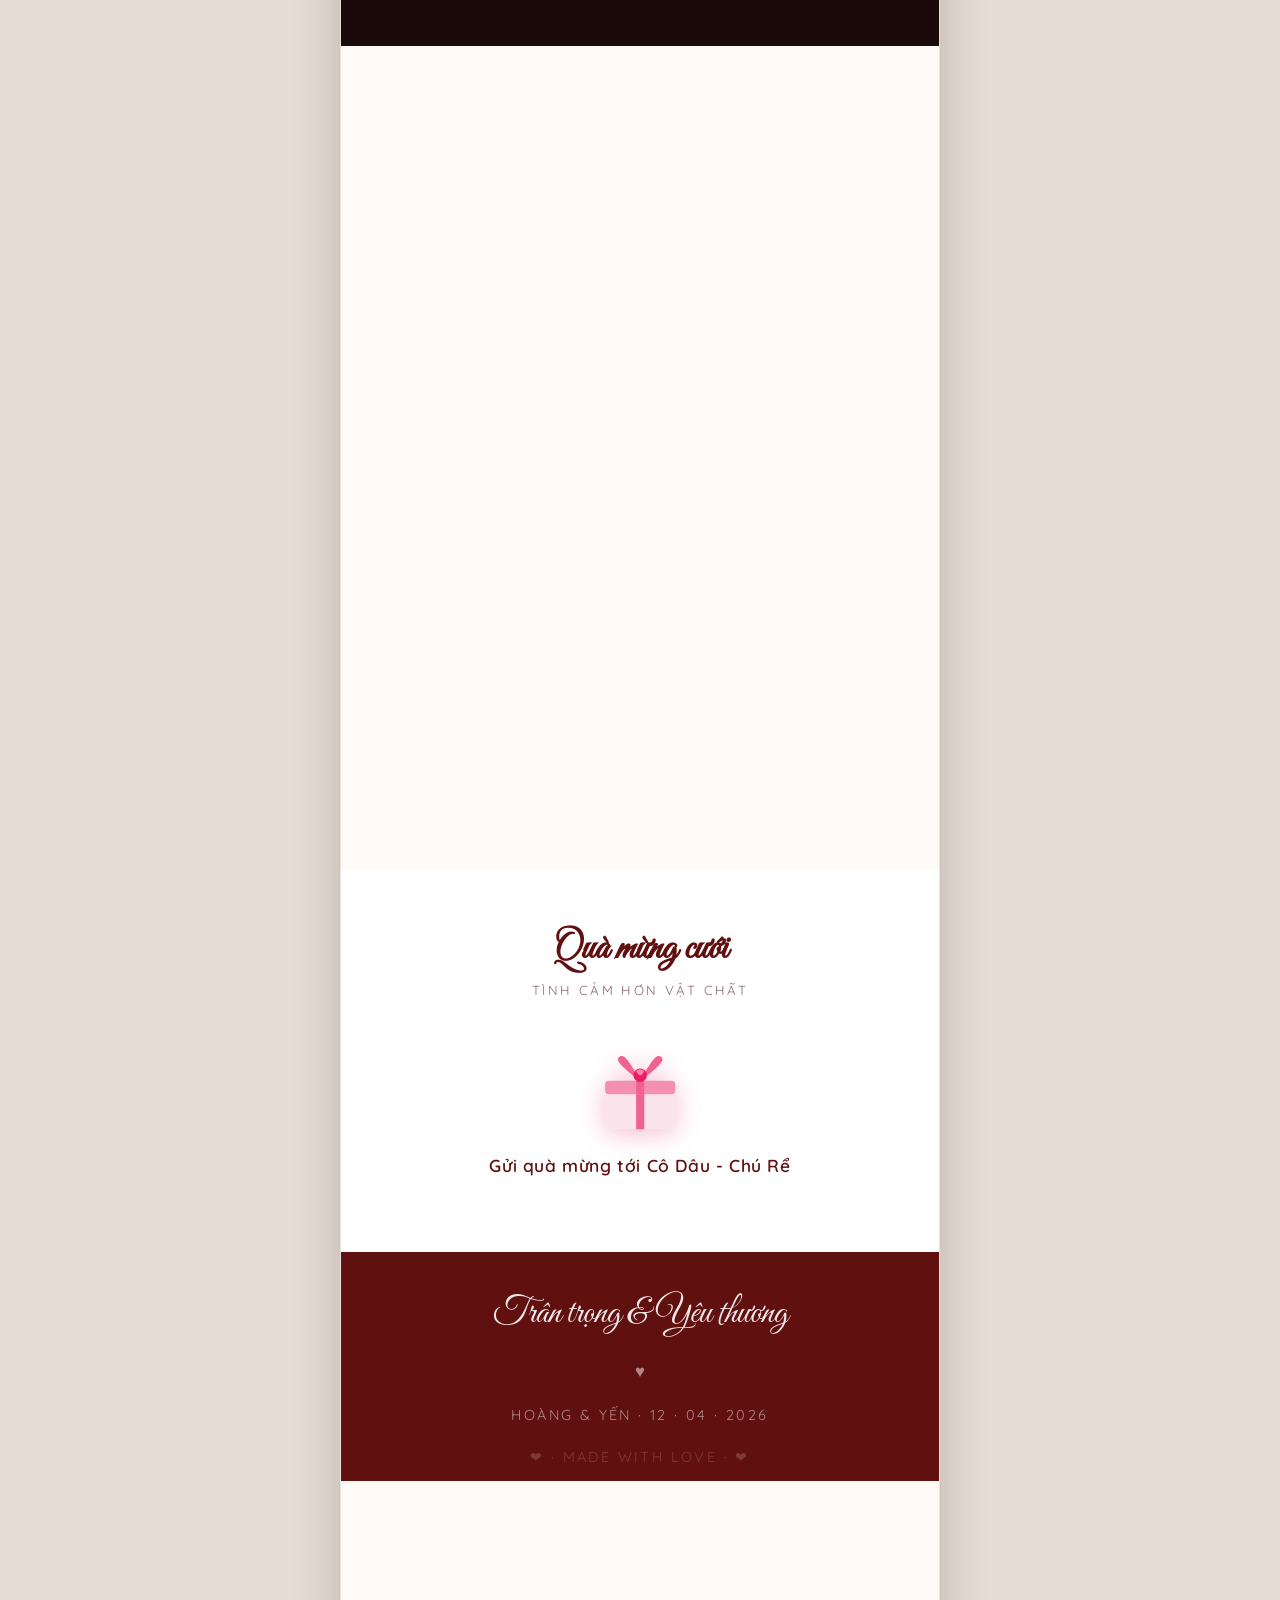
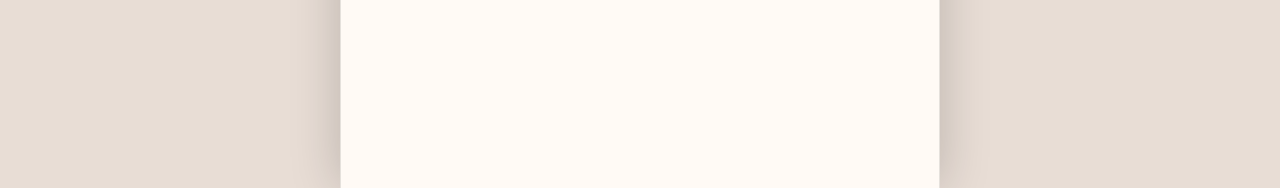
==== commit d4ad0072: "url forms" ====
--- a/index.html
+++ b/index.html
@@ -408,7 +408,7 @@
           <div class="form-group" id="guest-count-group">
             <label class="form-label" for="rsvp-guests">Số lượng khách</label>
             <select id="rsvp-guests" name="guests" class="form-select">
-              <option value="0">Không thể đến</option>
+              <option value="Không thể tham gia">Không thể đến</option>
               <option value="1">1 người</option>
               <option value="2">2 người</option>
               <option value="3">3 người</option>
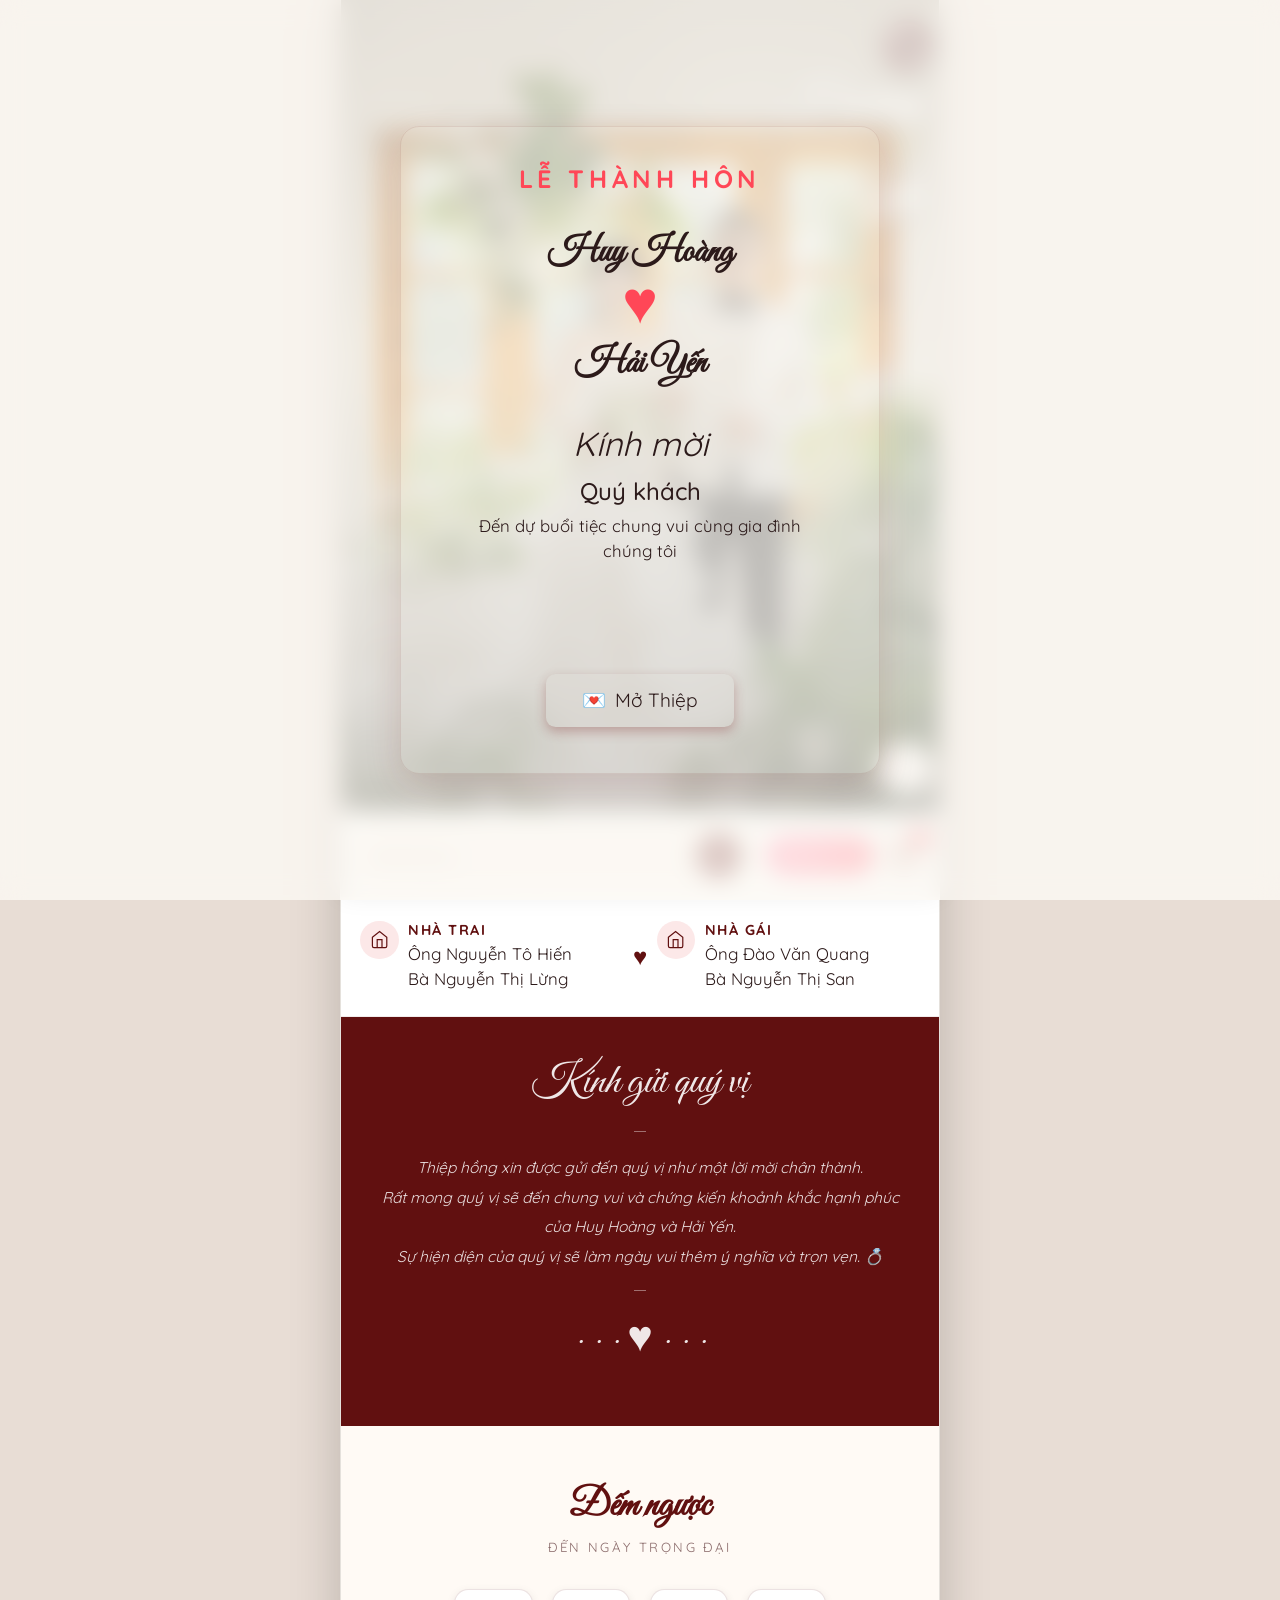
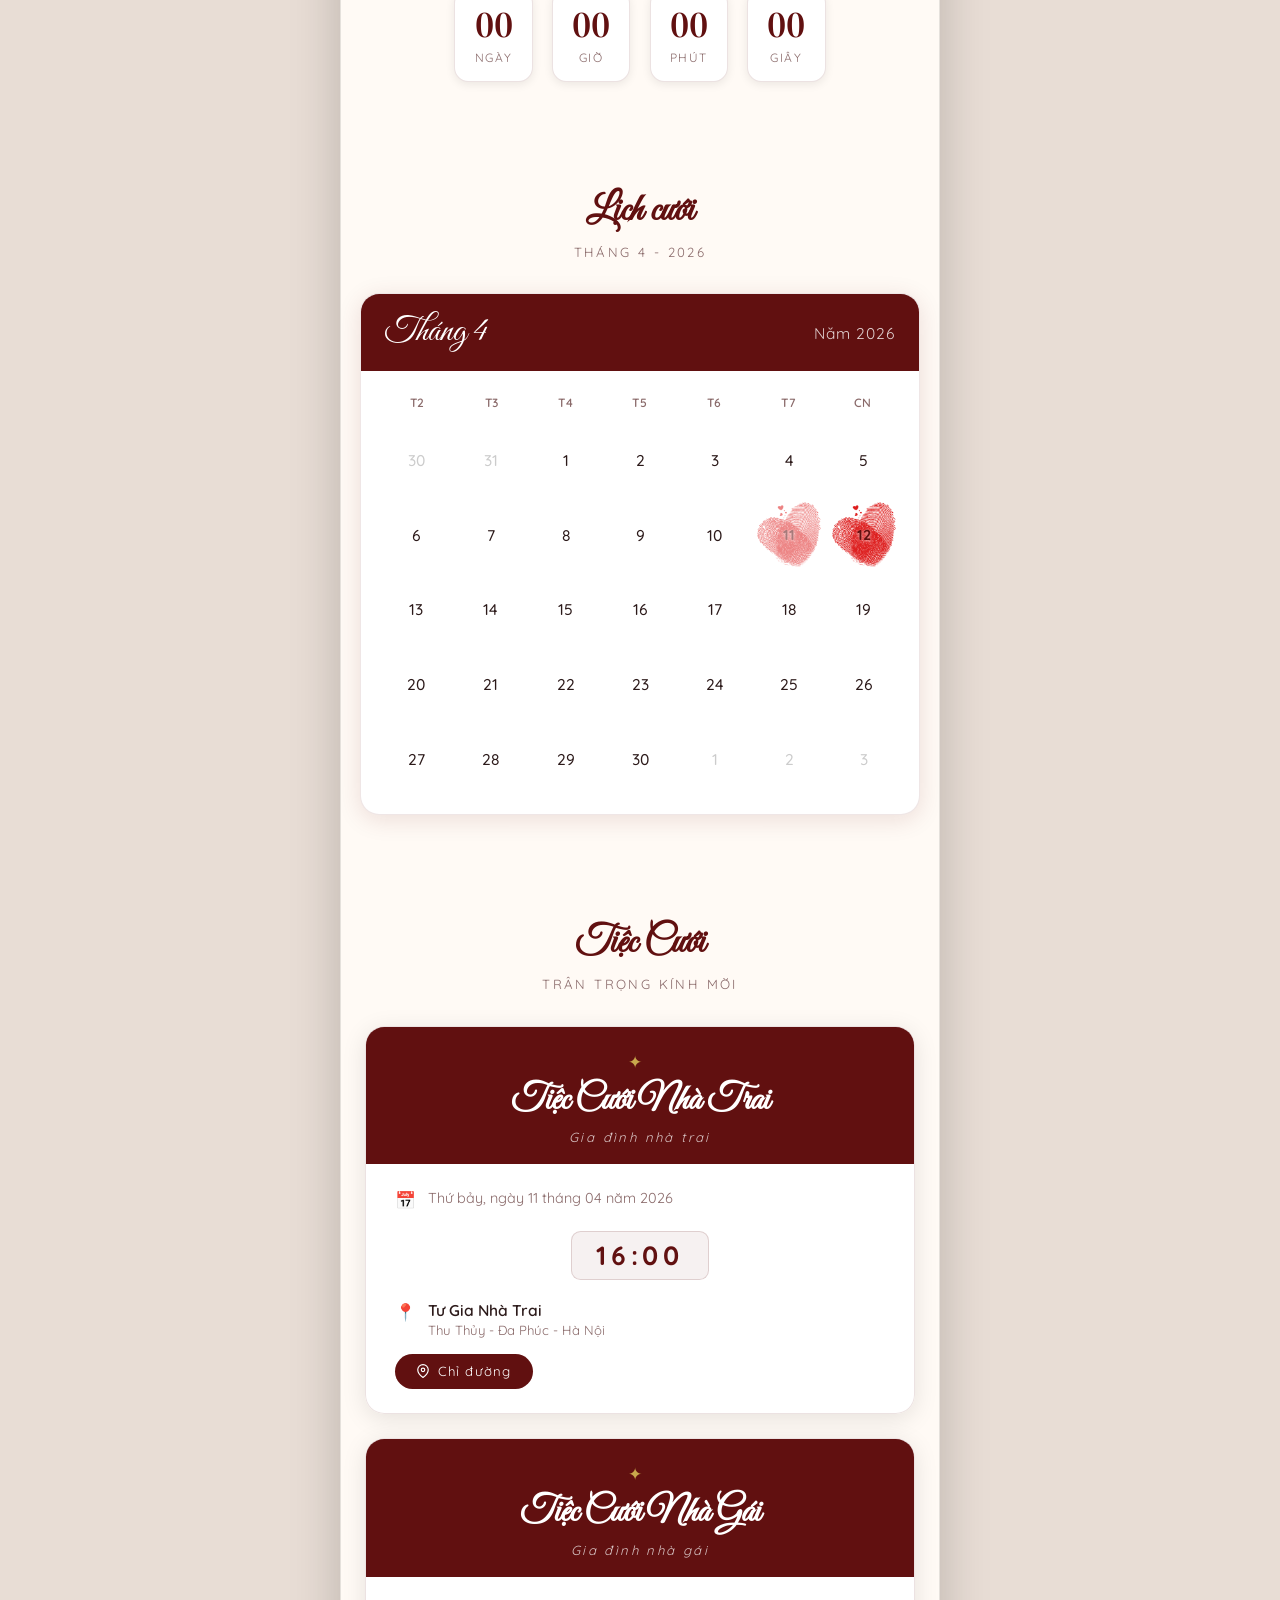
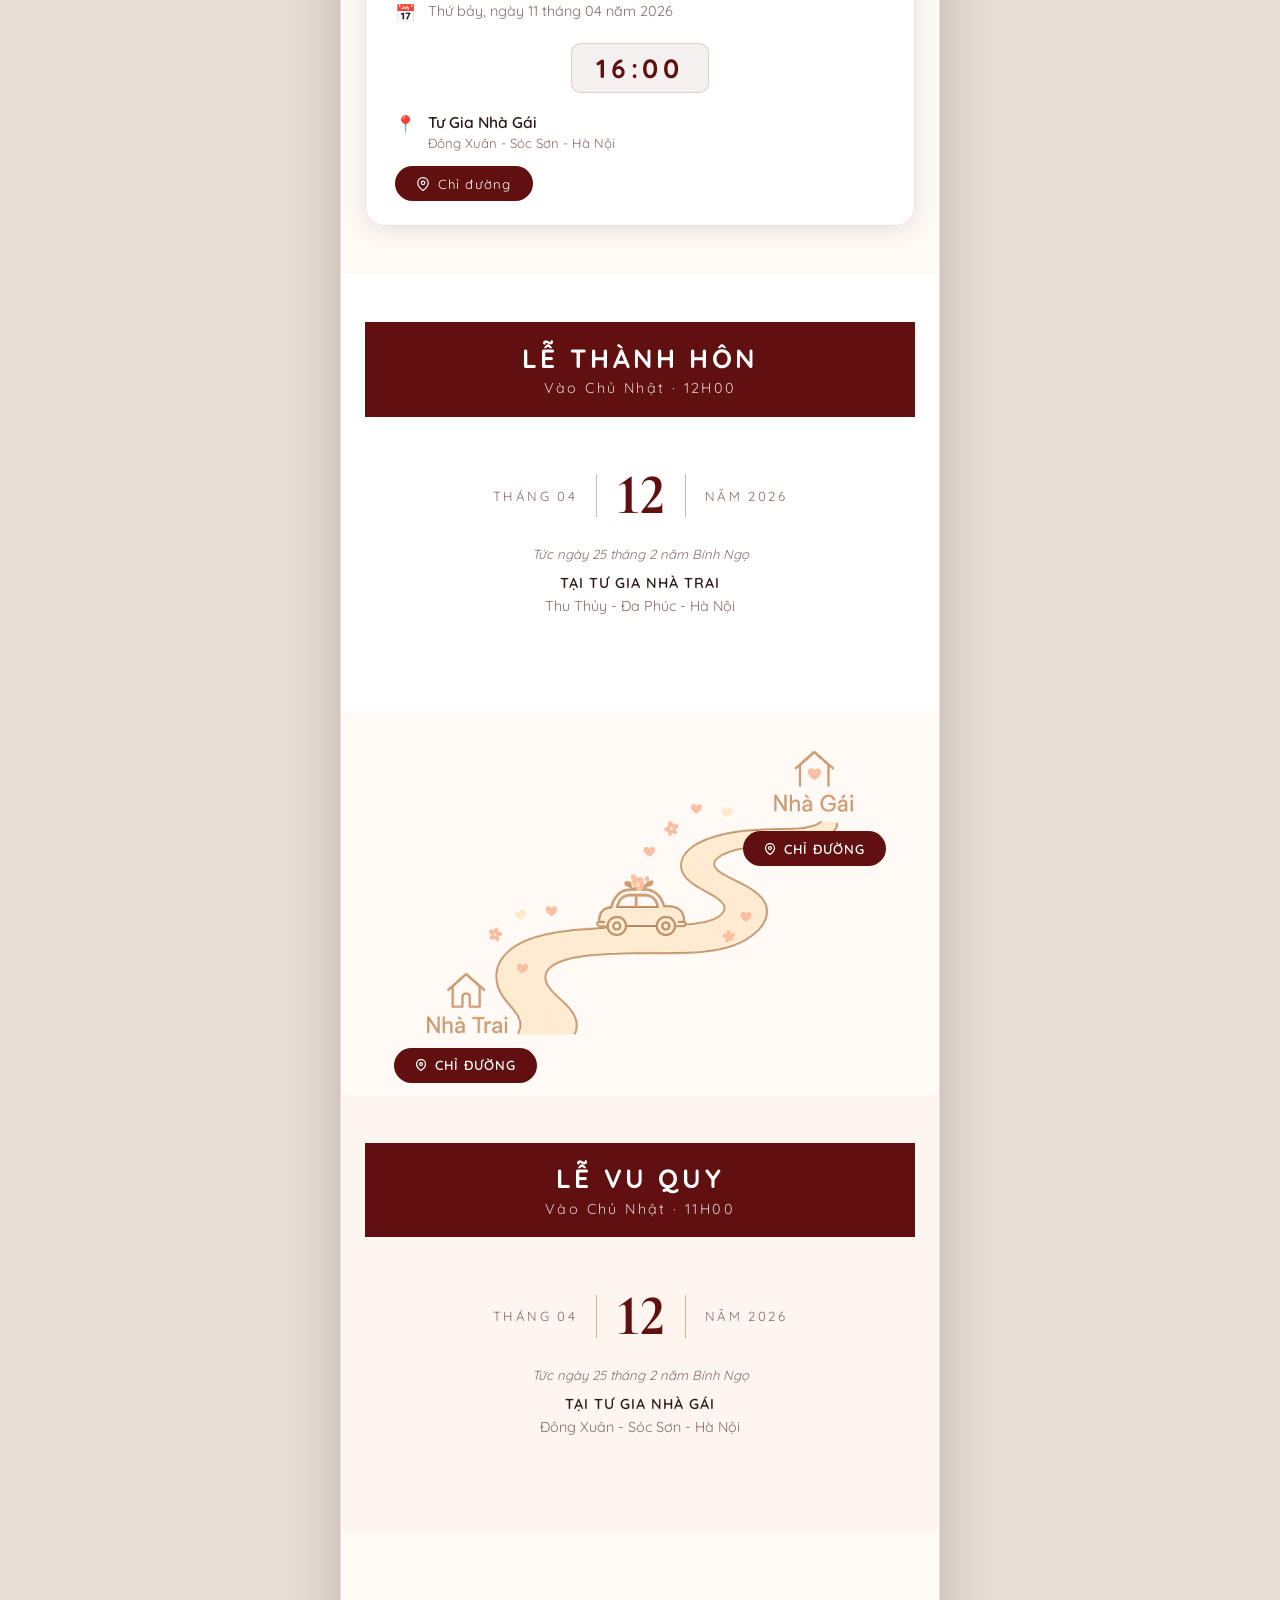
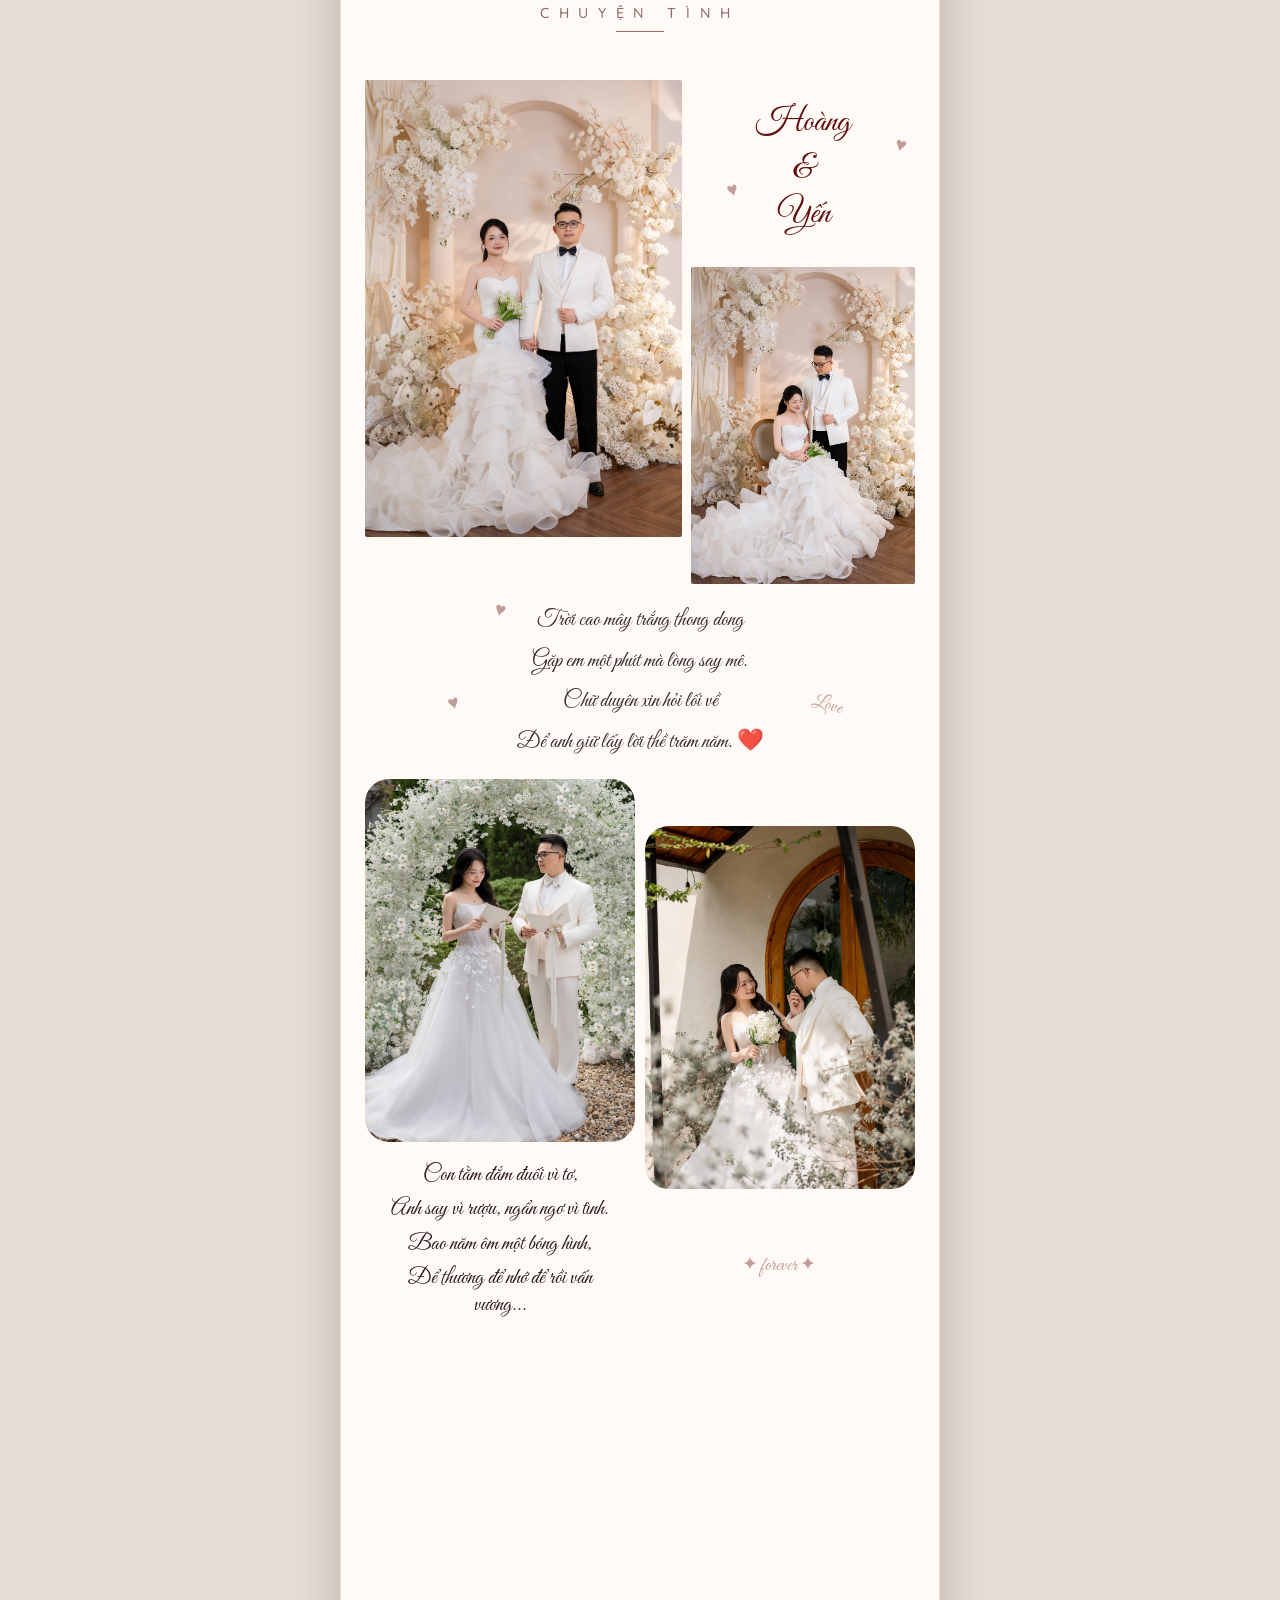
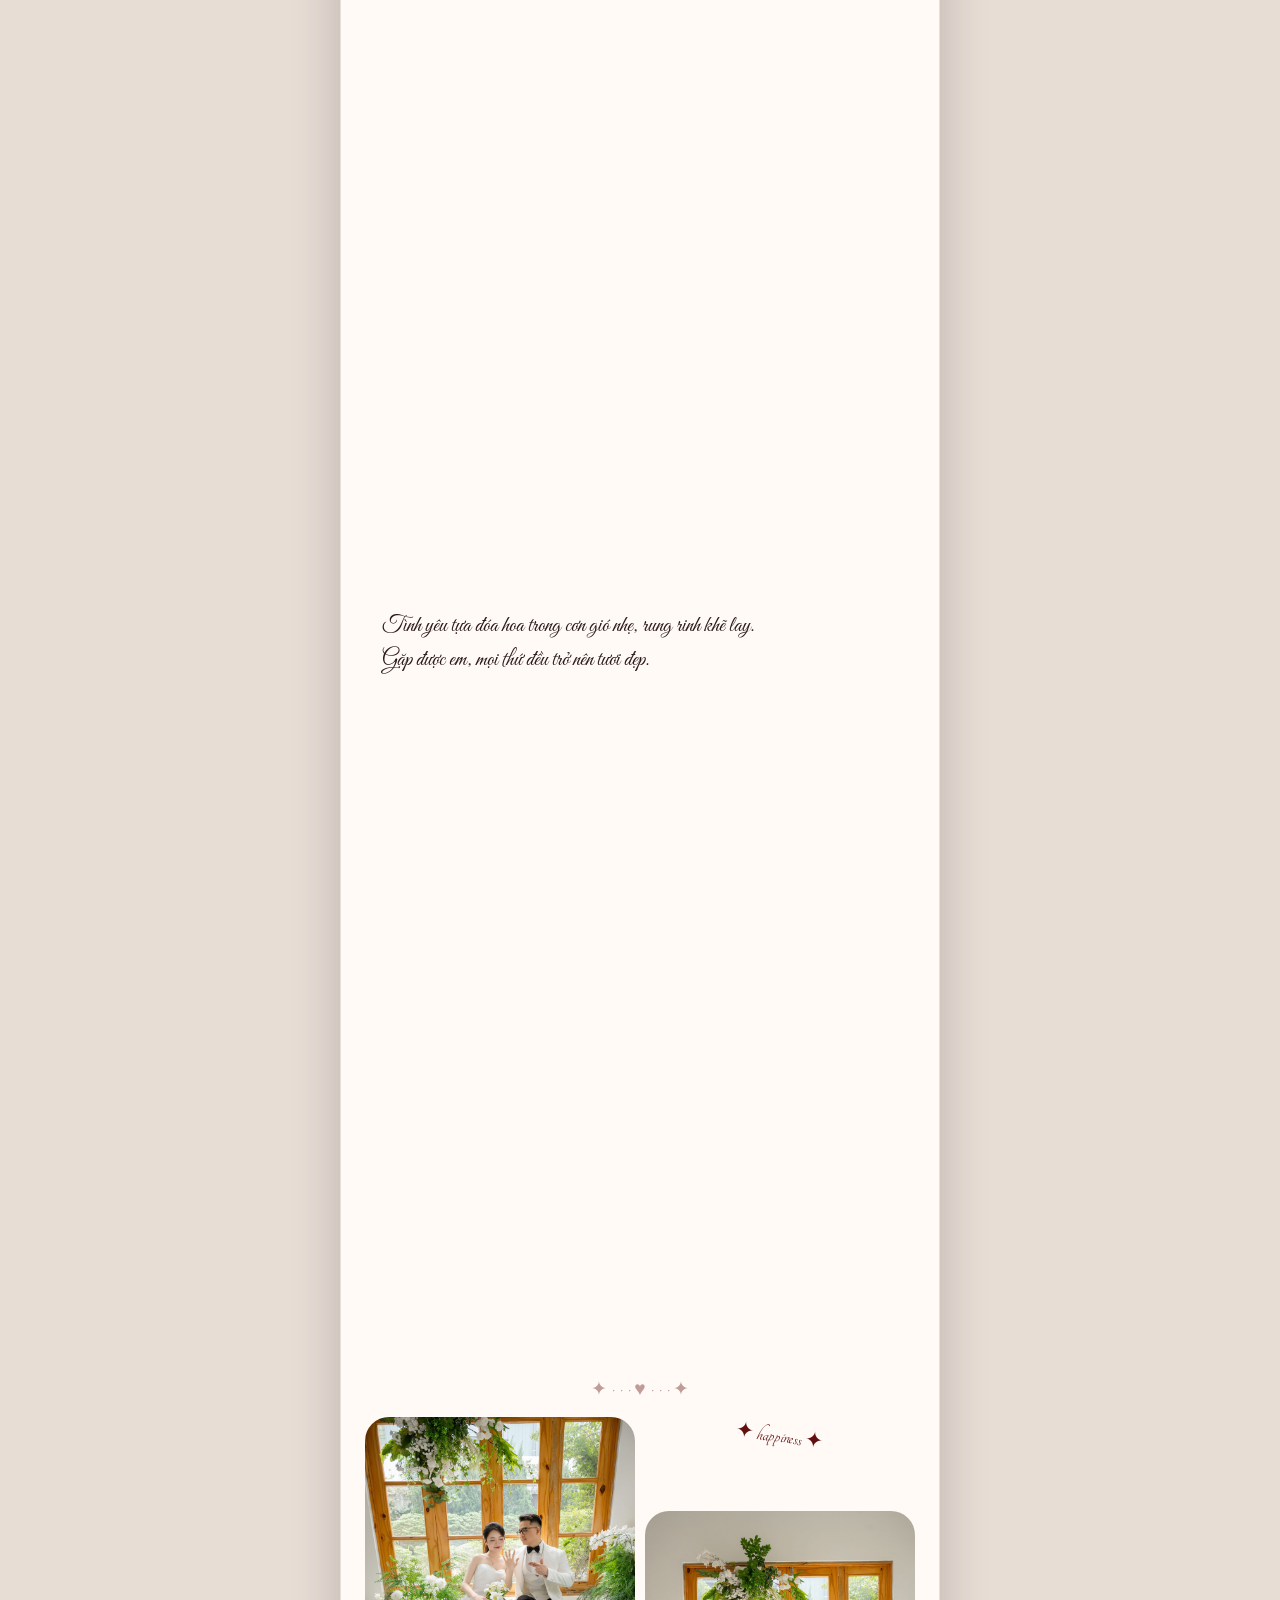
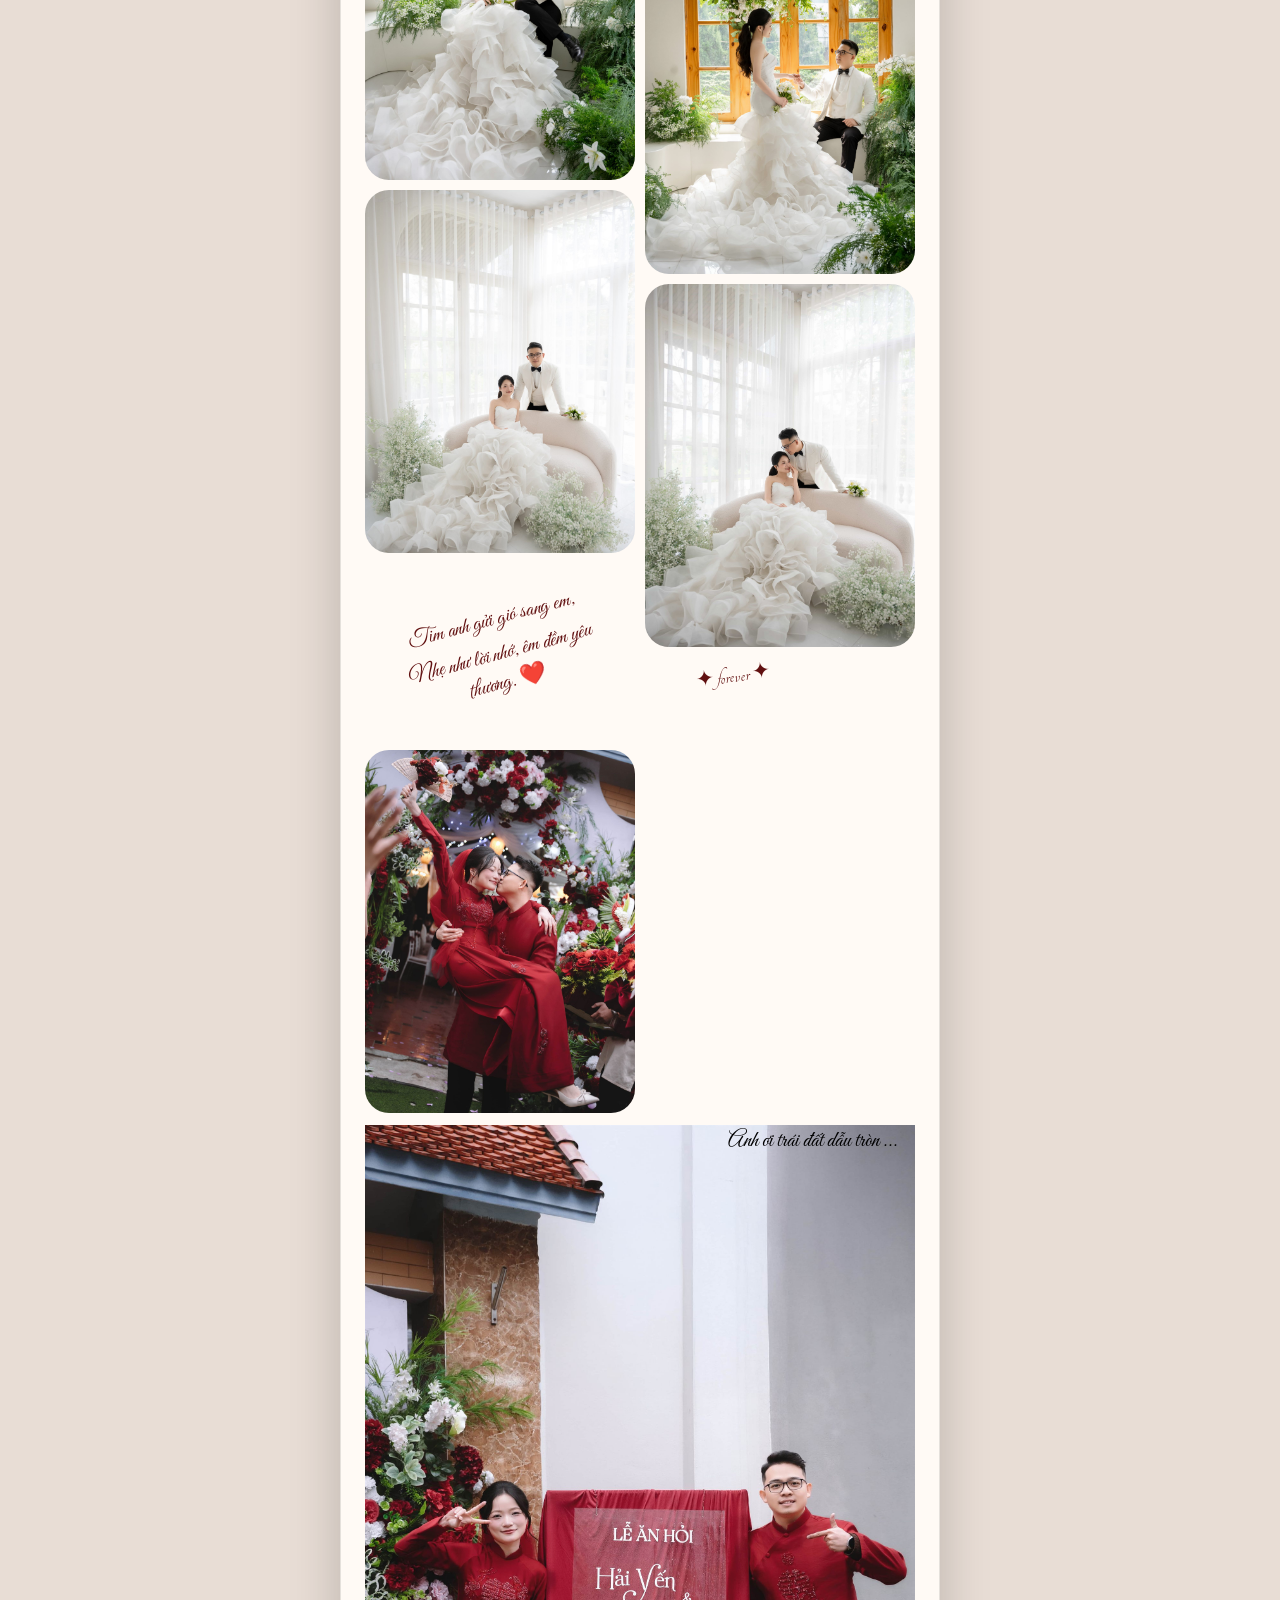
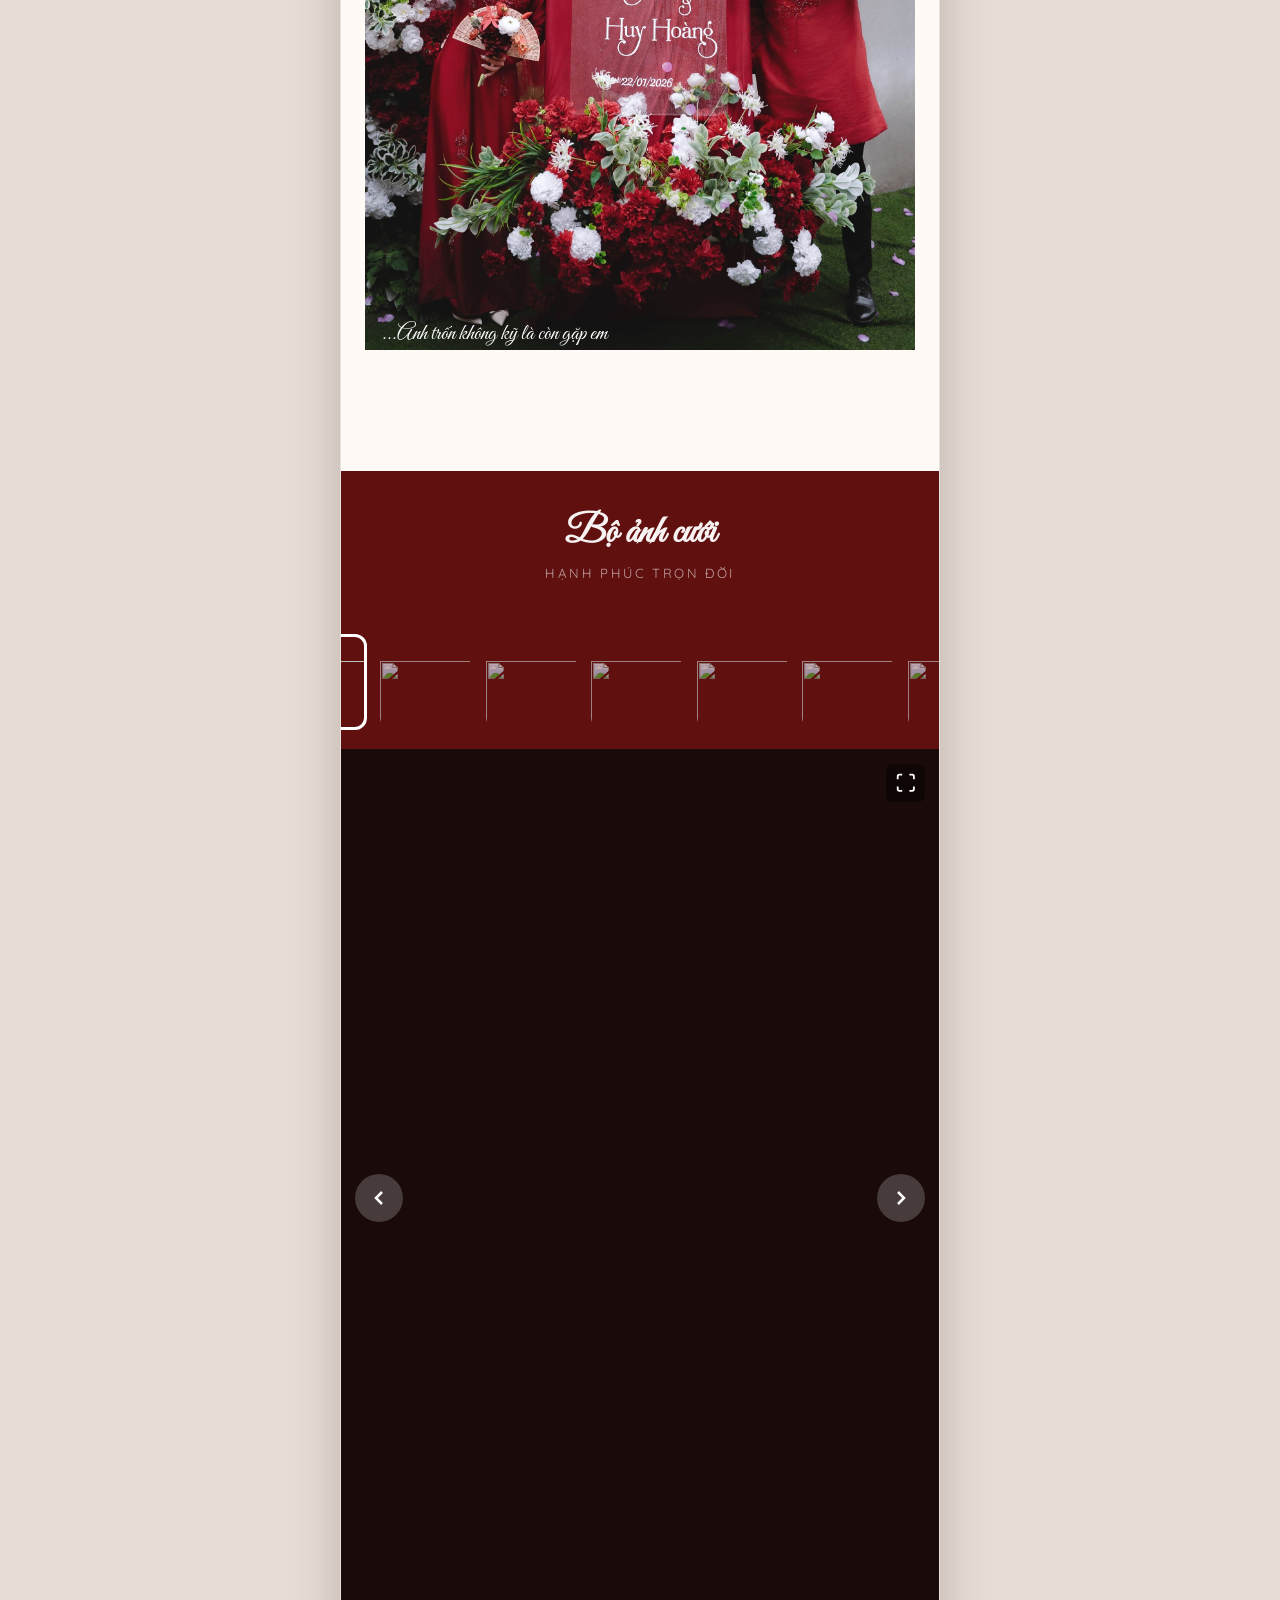
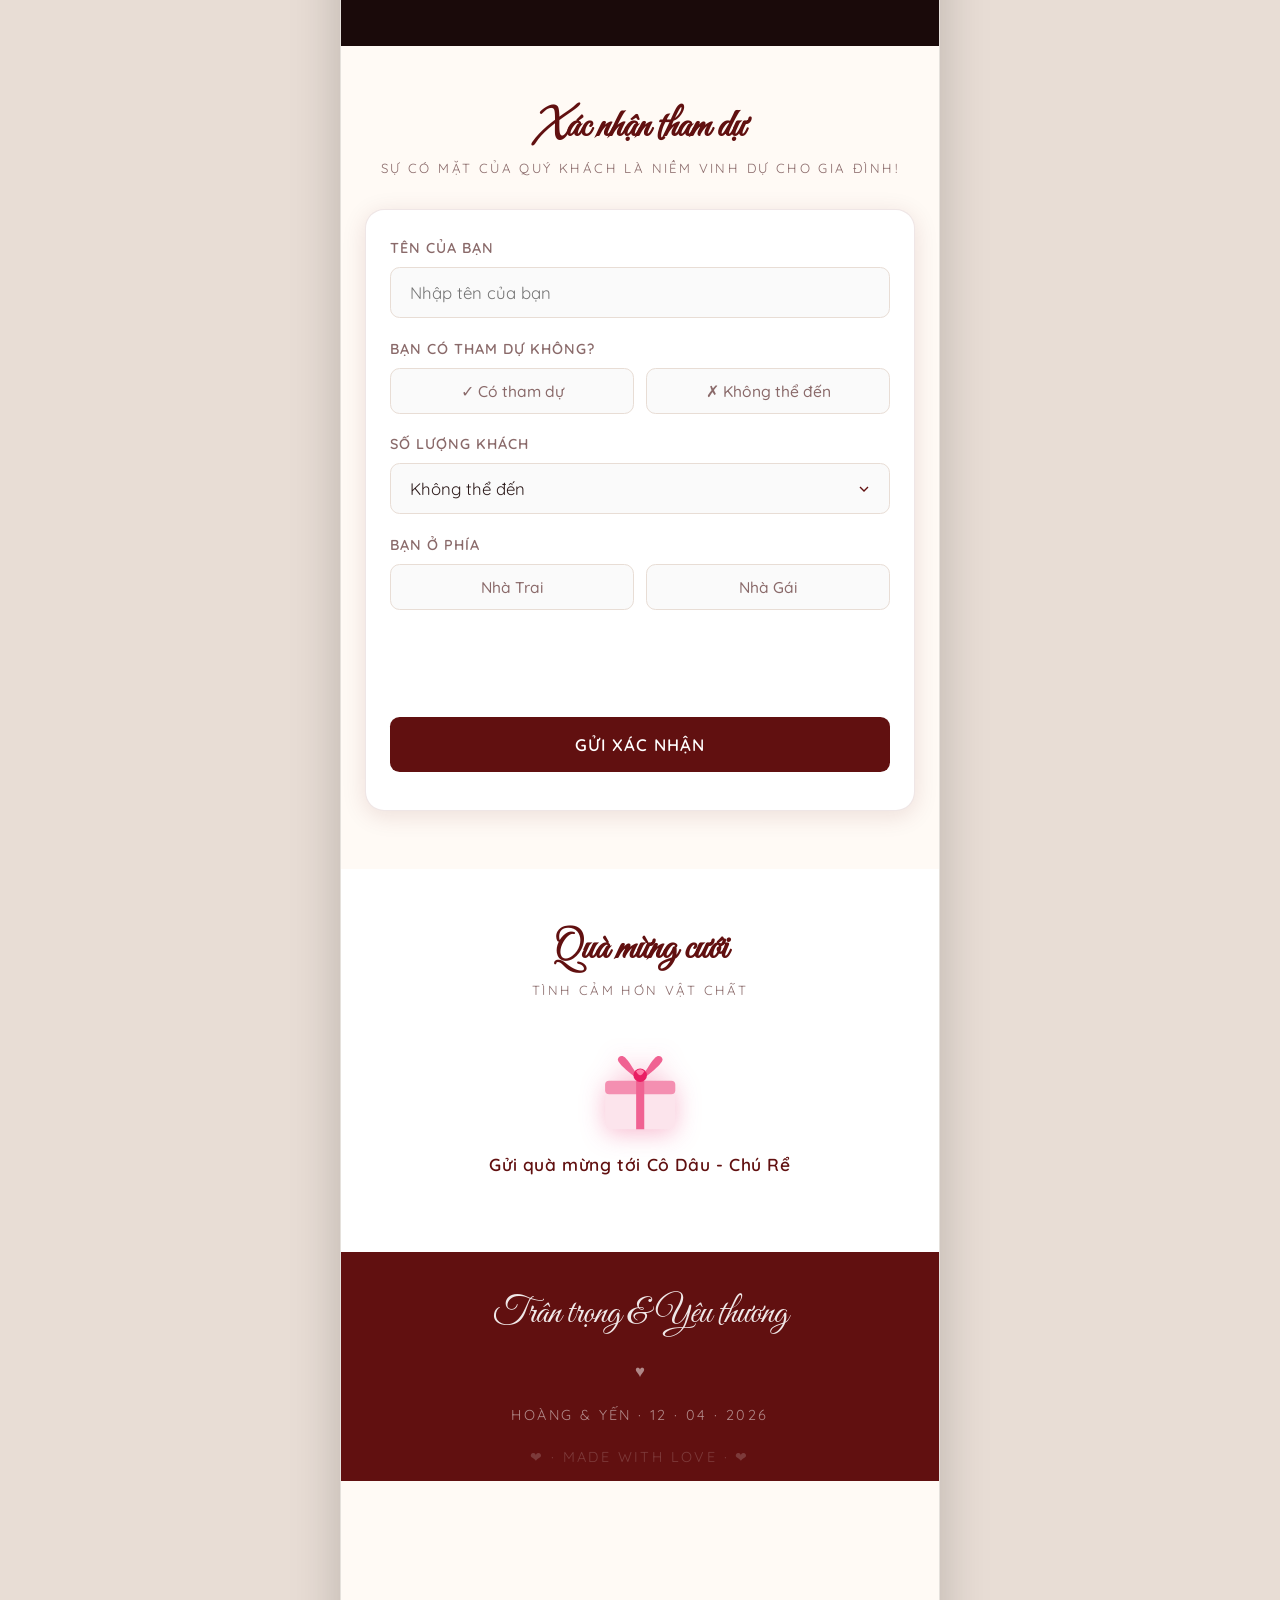
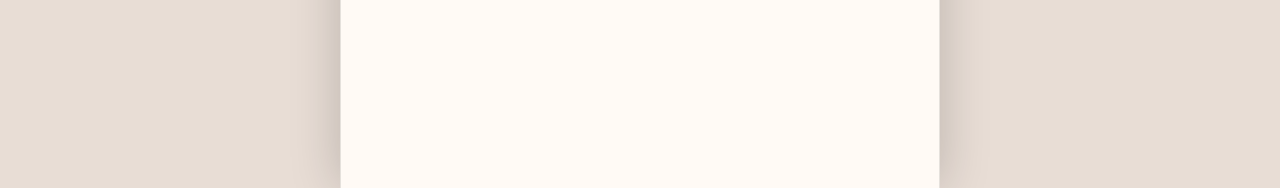
==== commit ed0c3aca: "downgrade photos" ====
--- a/index.html
+++ b/index.html
@@ -285,7 +285,7 @@
         </div>
       </div>
       <div id="ceremony-map" class="ceremony-map-section reveal">
-        <img id="ceremony-map-img" class="ceremony-map-img" src="./media/photos/d7b24d52f2c99bba3be55f76caba092b.png"
+        <img id="ceremony-map-img" class="ceremony-map-img" src="./media/photos-optimized/d7b24d52f2c99bba3be55f76caba092b.png"
           alt="Bản đồ" style="width:90%; height:auto; display:block; margin:0 auto;">
         <a id="vu-quy-map-btn" href="https://maps.app.goo.gl/KoiGsKyfGxgCRzdd6" target="_blank" rel="noopener"
           class="chi-duong-btn map-overlay-btn" aria-label="Chỉ đường đến Nhà Gái"
@@ -474,11 +474,11 @@
           <div class="gift-popup-col gift-popup-col--groom">
             <p class="gift-popup-role gift-popup-role--groom">Chú rể</p>
             <div class="gift-popup-qr-wrap gift-popup-qr-wrap--groom">
-              <img src="./media/photos/abc9a99f150067eea1e0bfa7d607c459.jpg" alt="QR chú rể" class="gift-popup-qr-img"
+              <img src="./media/photos-optimized/abc9a99f150067eea1e0bfa7d607c459.jpg" alt="QR chú rể" class="gift-popup-qr-img"
                 id="gift-popup-groom-qr" role="button" tabindex="0" aria-label="Xem QR chú rể toàn màn hình"
                 loading="lazy" decoding="async">
             </div>
-            <a href="./media/photos/abc9a99f150067eea1e0bfa7d607c459.jpg" download="QR-Chu-Re.png"
+            <a href="./media/photos-optimized/abc9a99f150067eea1e0bfa7d607c459.jpg" download="QR-Chu-Re.png"
               class="gift-popup-download-btn gift-popup-download-btn--groom" aria-label="Tải mã QR chú rể">
               Tải mã QR
             </a>
@@ -494,11 +494,11 @@
           <div class="gift-popup-col gift-popup-col--bride">
             <p class="gift-popup-role gift-popup-role--bride">Cô dâu</p>
             <div class="gift-popup-qr-wrap gift-popup-qr-wrap--bride">
-              <img src="./media/photos/807bdea0042609ee45e186ff72793dd8.png" alt="QR cô dâu" class="gift-popup-qr-img"
+              <img src="./media/photos-optimized/807bdea0042609ee45e186ff72793dd8.png" alt="QR cô dâu" class="gift-popup-qr-img"
                 id="gift-popup-bride-qr" role="button" tabindex="0" aria-label="Xem QR cô dâu toàn màn hình"
                 loading="lazy" decoding="async">
             </div>
-            <a href="./media/photos/807bdea0042609ee45e186ff72793dd8.png" download="QR-Co-Dau.png"
+            <a href="./media/photos-optimized/807bdea0042609ee45e186ff72793dd8.png" download="QR-Co-Dau.png"
               class="gift-popup-download-btn gift-popup-download-btn--bride" aria-label="Tải mã QR cô dâu">
               Tải mã QR
             </a>
--- a/css/components.css
+++ b/css/components.css
@@ -266,7 +266,7 @@
   align-items: center;
   justify-content: center;
   background-color: rgba(24cf, 246, 241, 0.85);
-  background-image: url('./media/photos/bc1c66f6e0bd3fe11b64152969851f11.jpg');
+  background-image: url('./media/photos-optimized/bc1c66f6e0bd3fe11b64152969851f11.jpg');
   background-size: cover;
   background-position: center;
   opacity: 1;
@@ -944,4 +944,4 @@
   .blessing-name-dialog-title {
     font-size: 0.24rem;
   }
-}+}
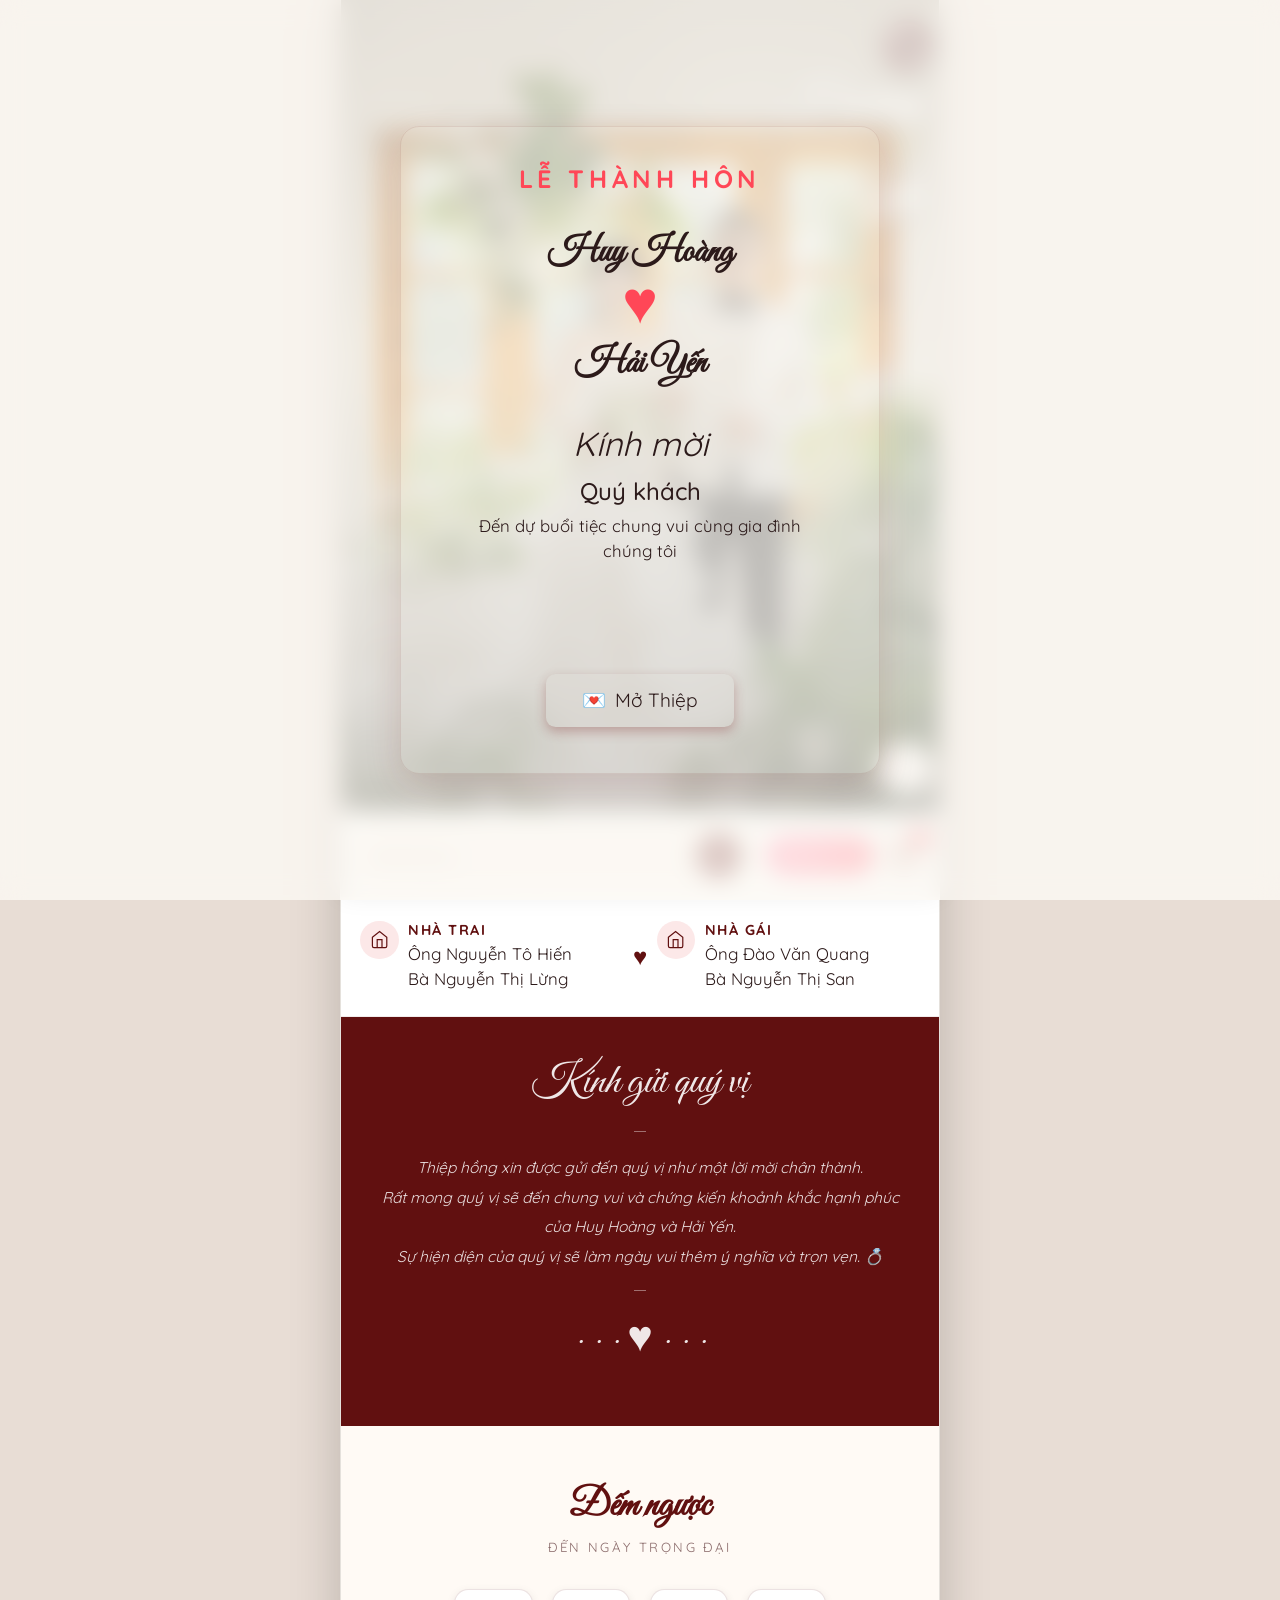
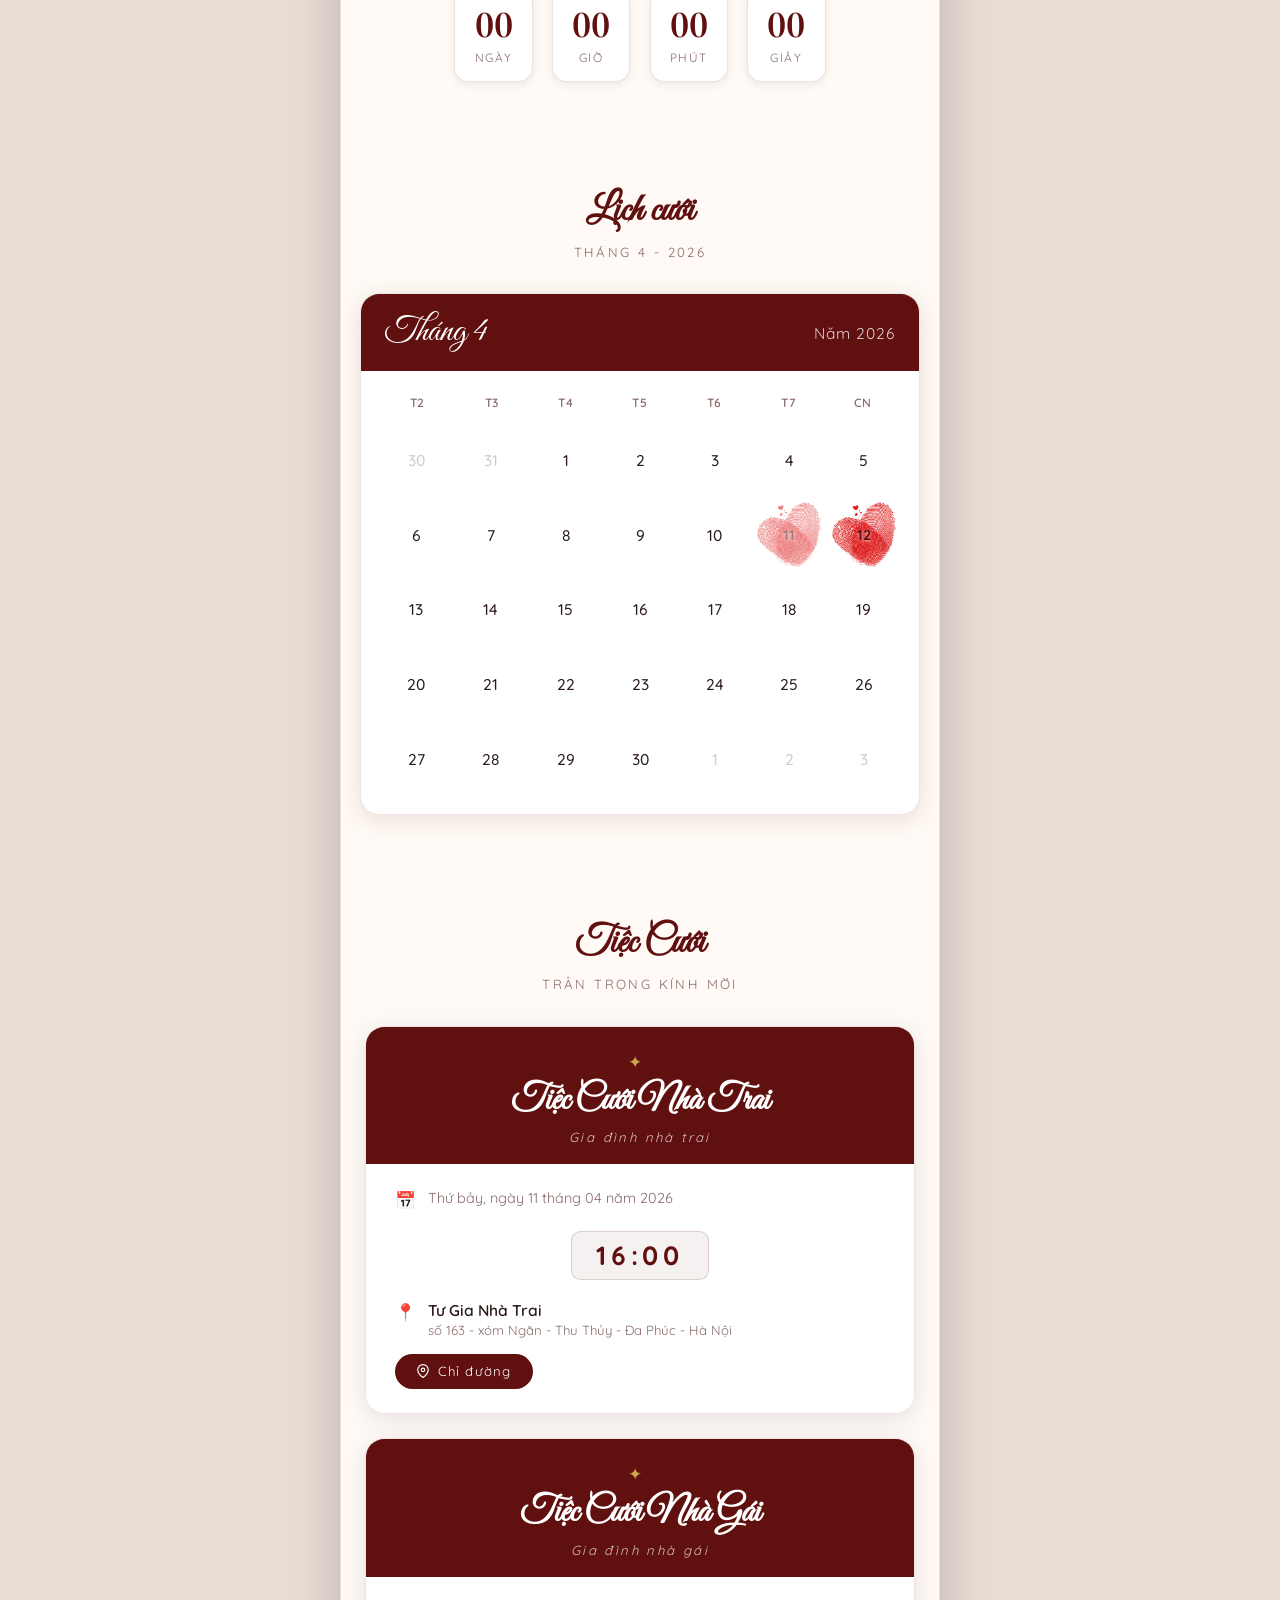
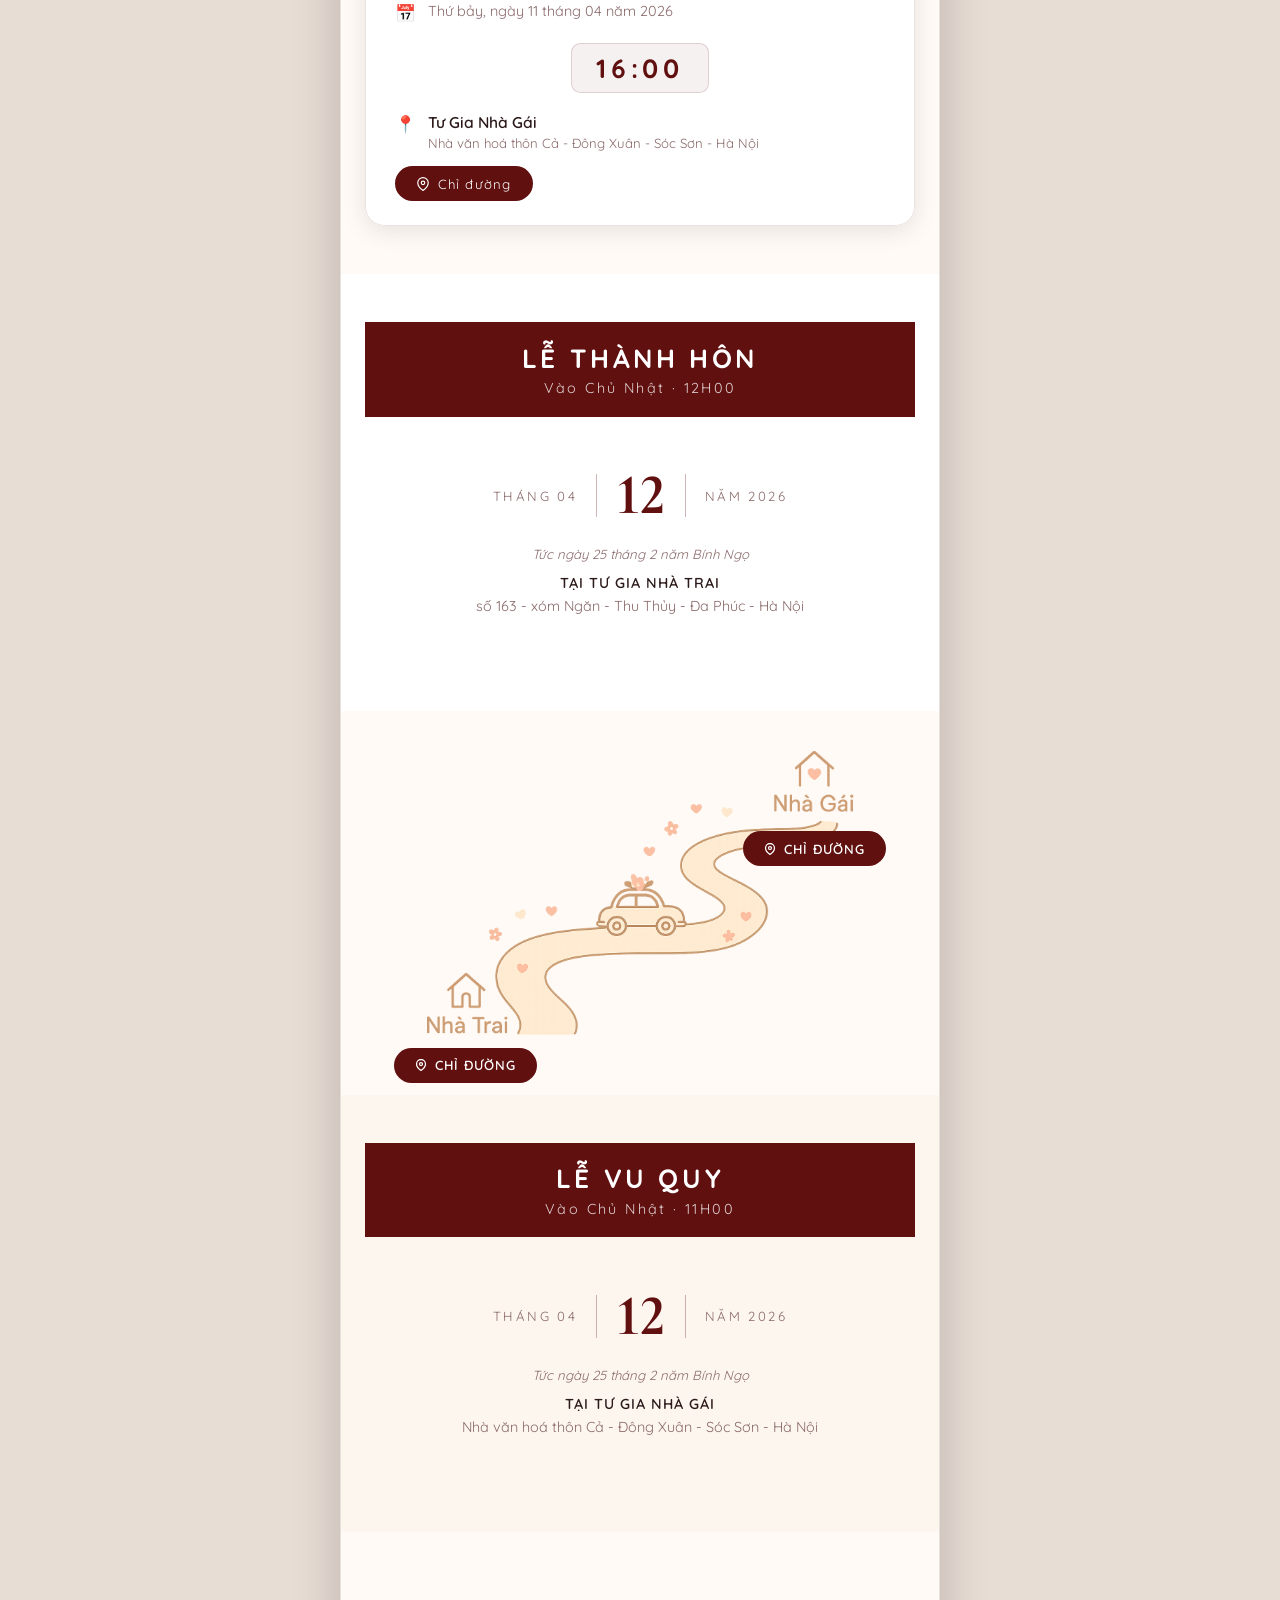
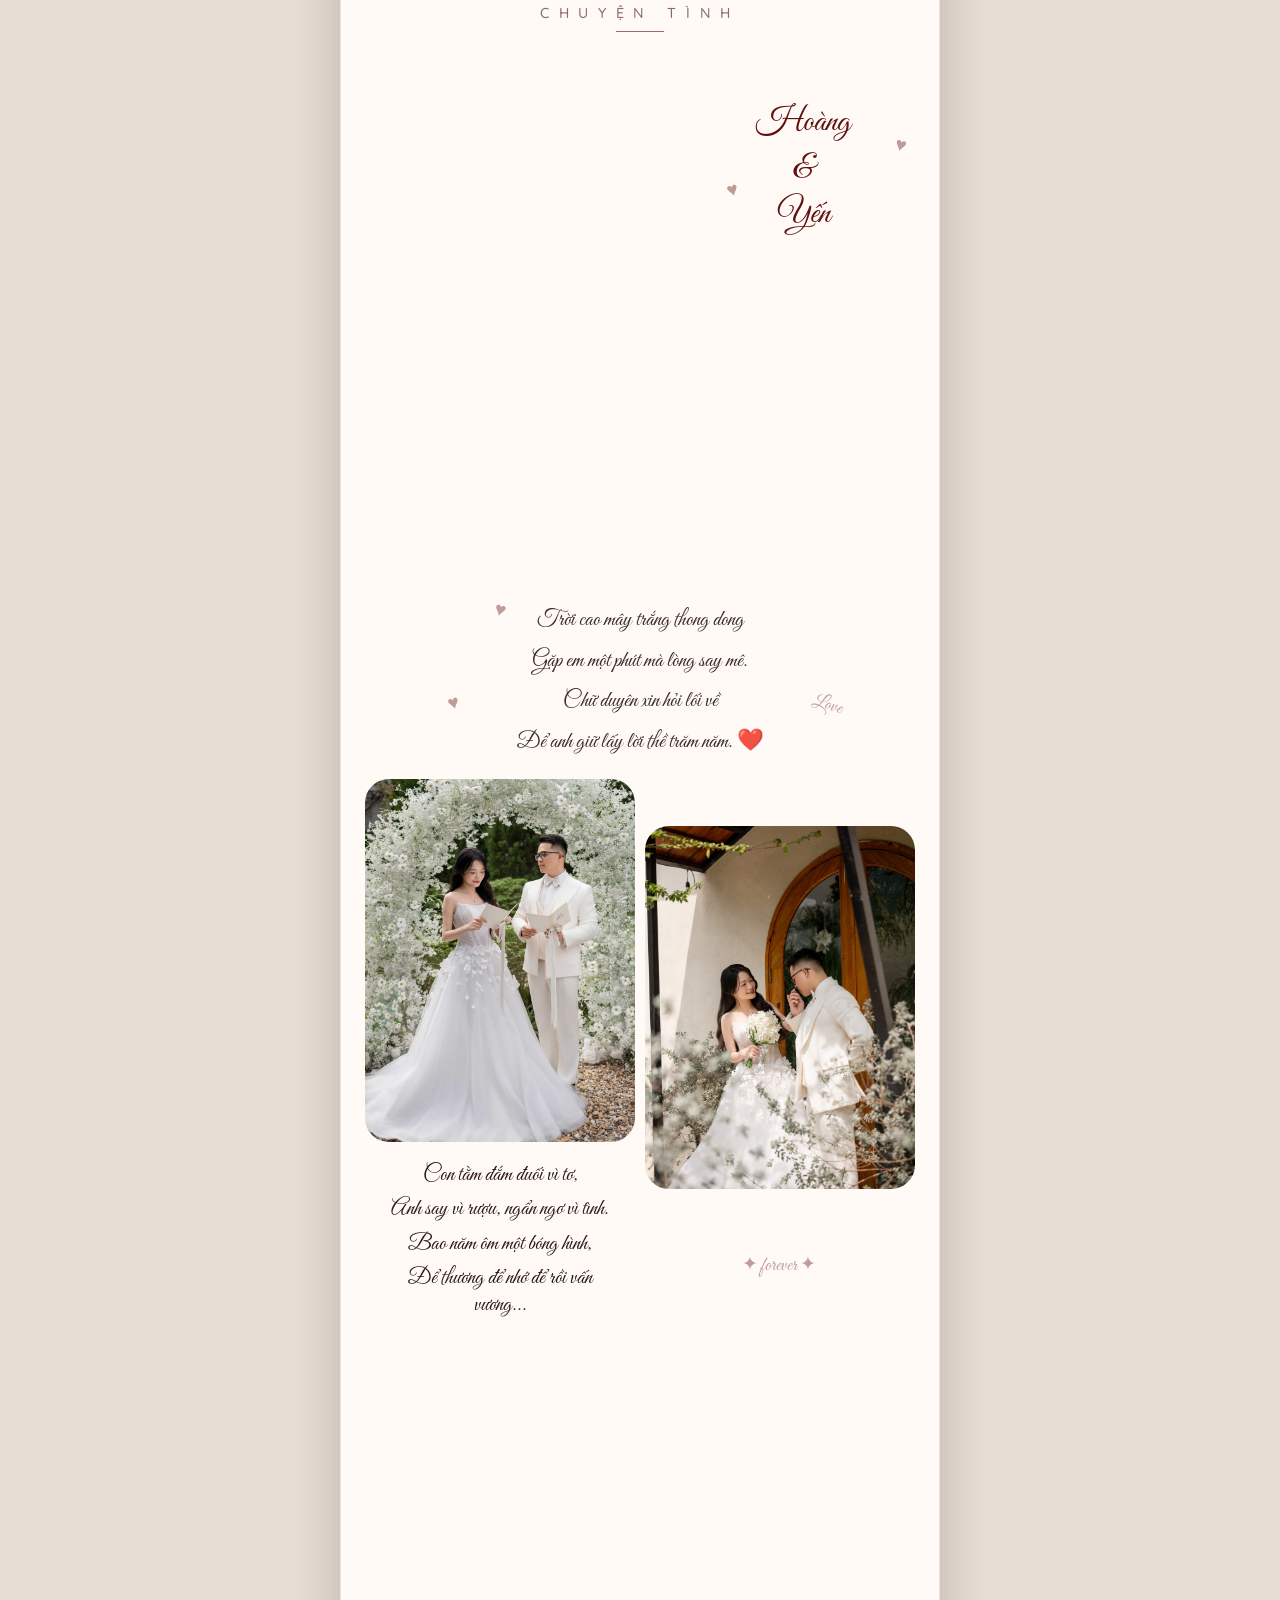
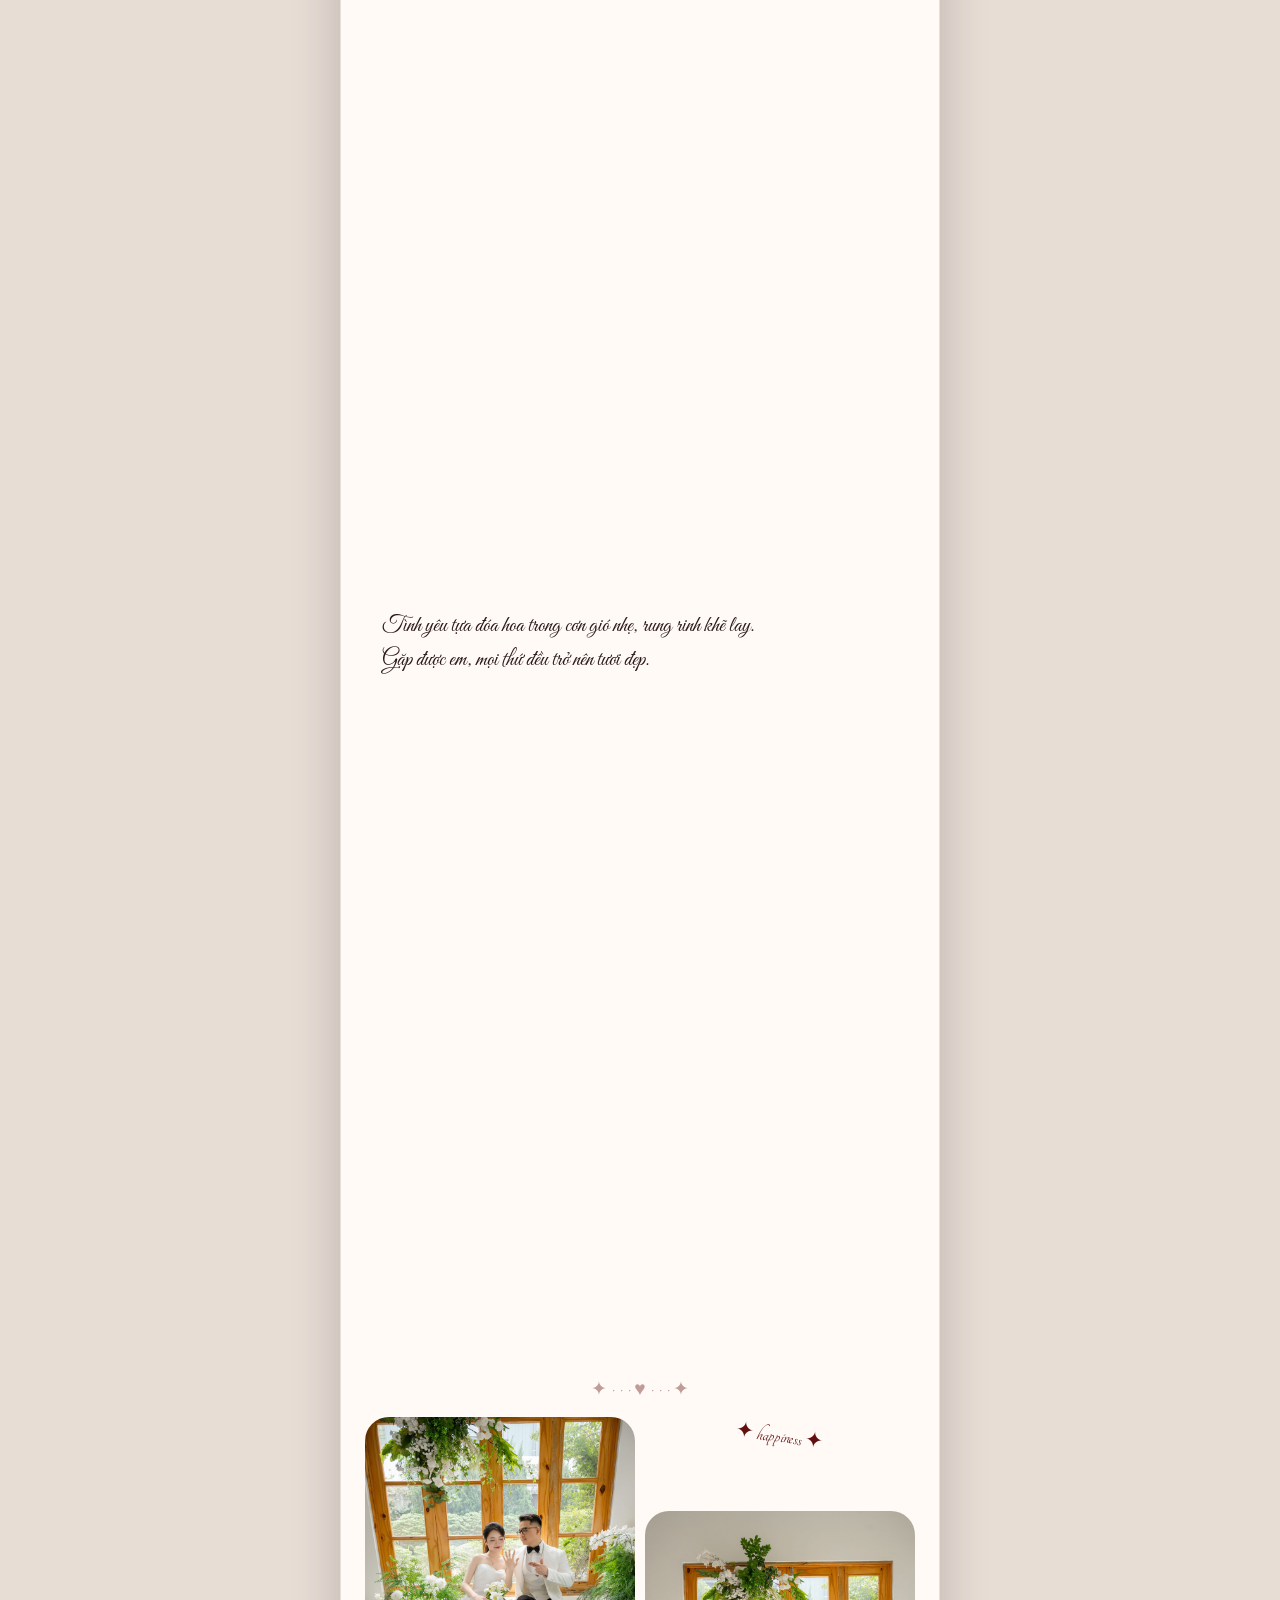
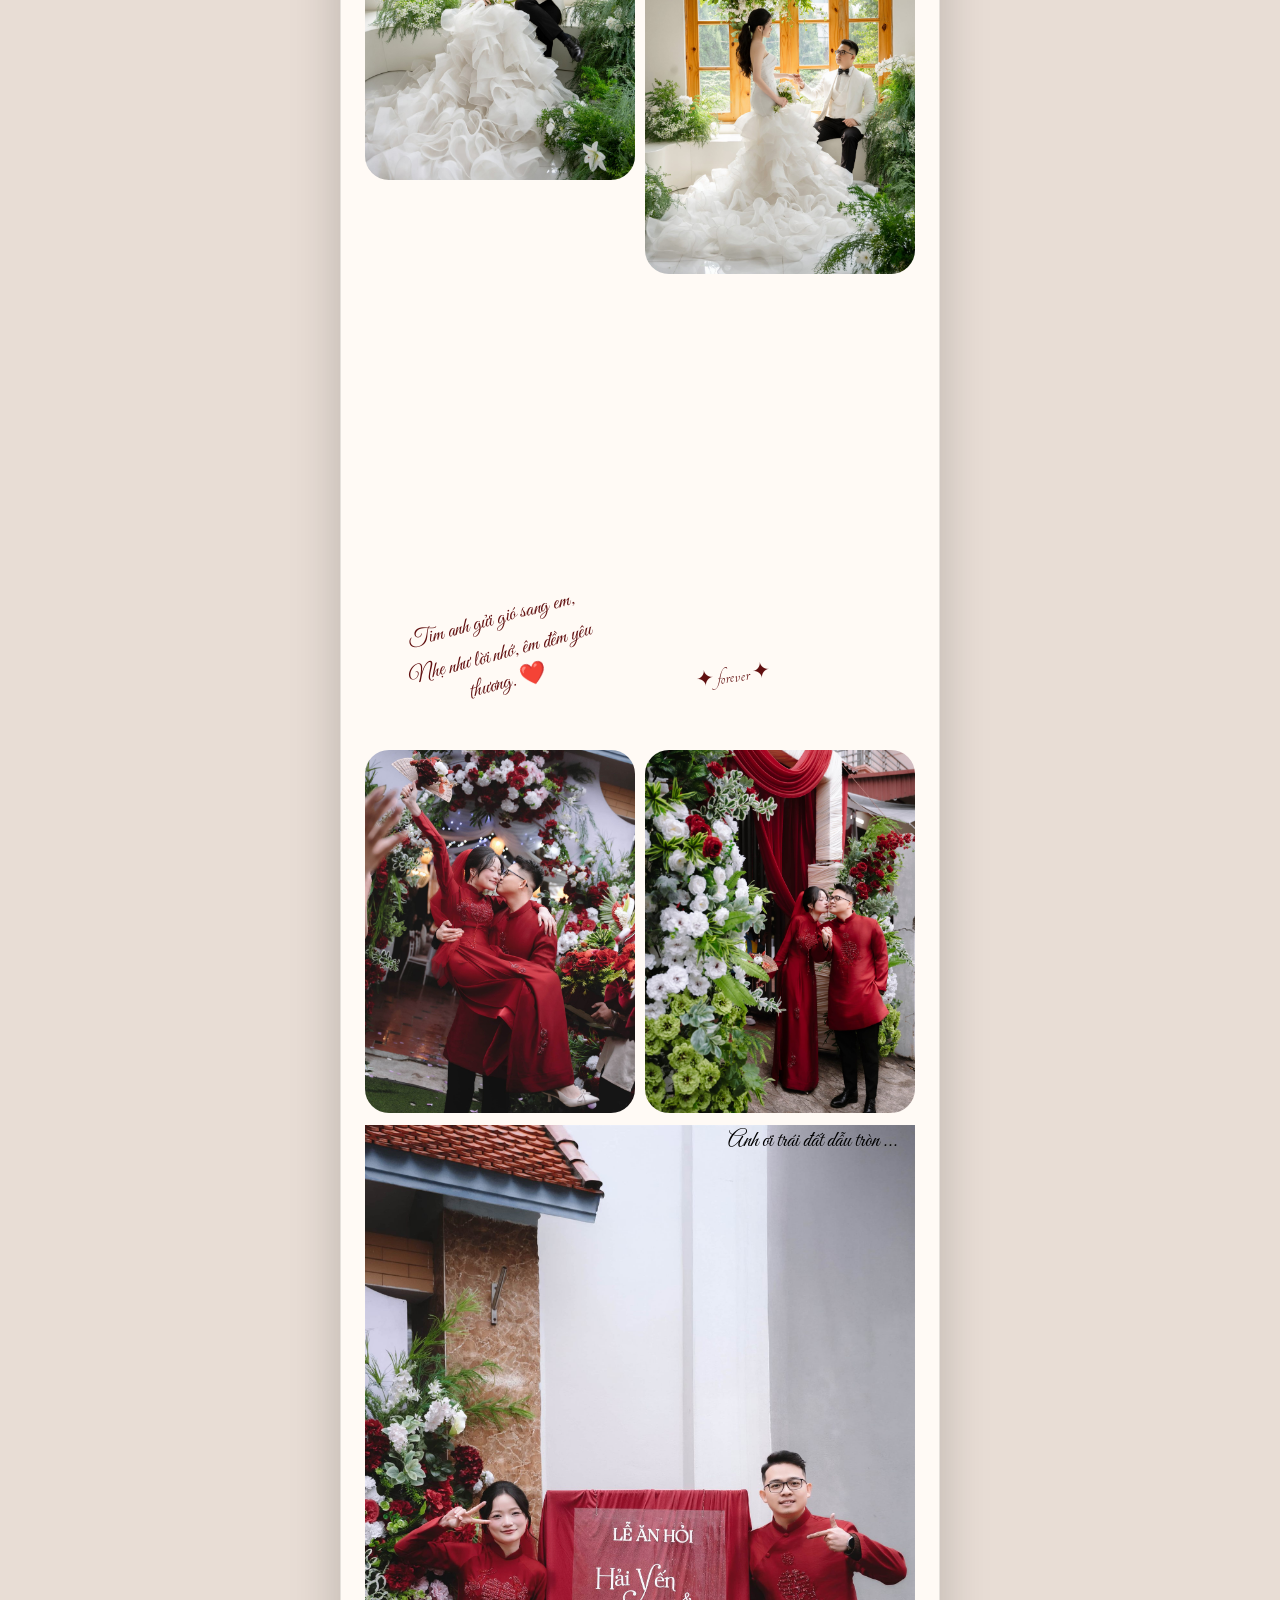
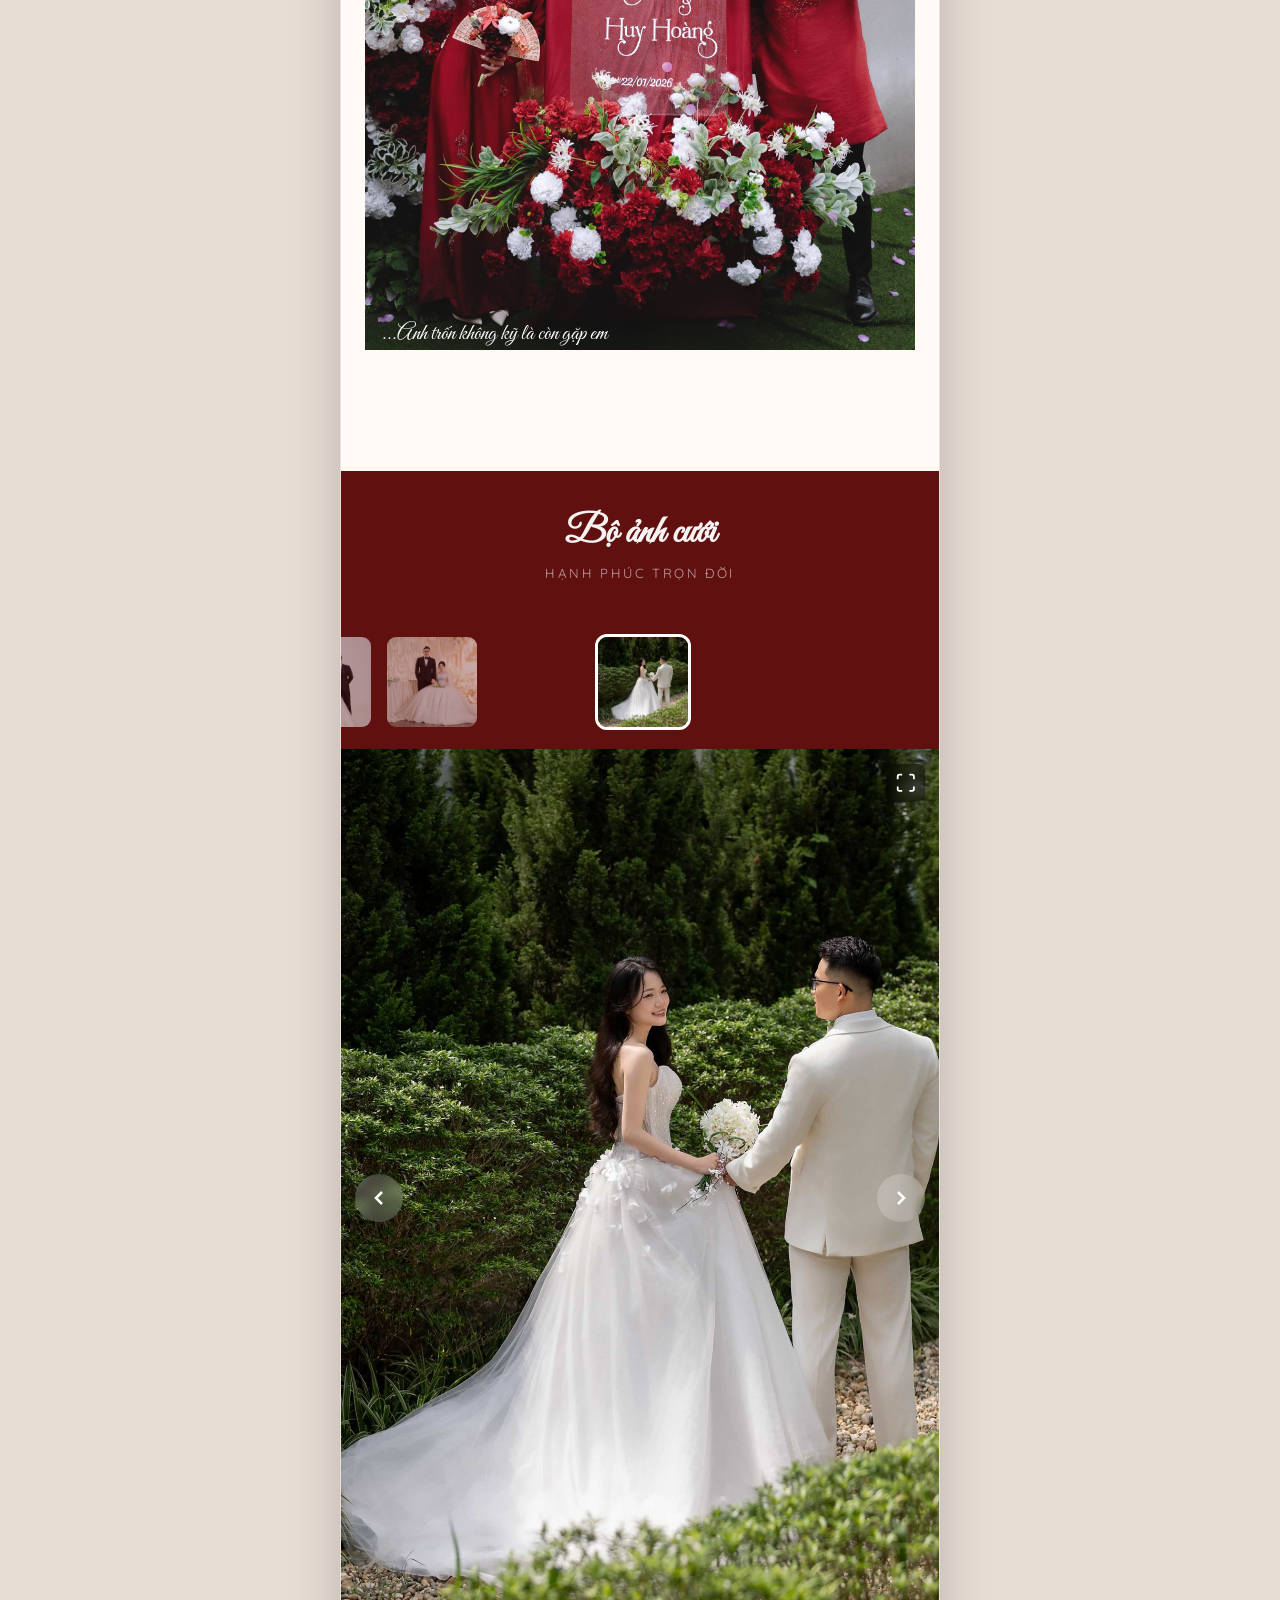
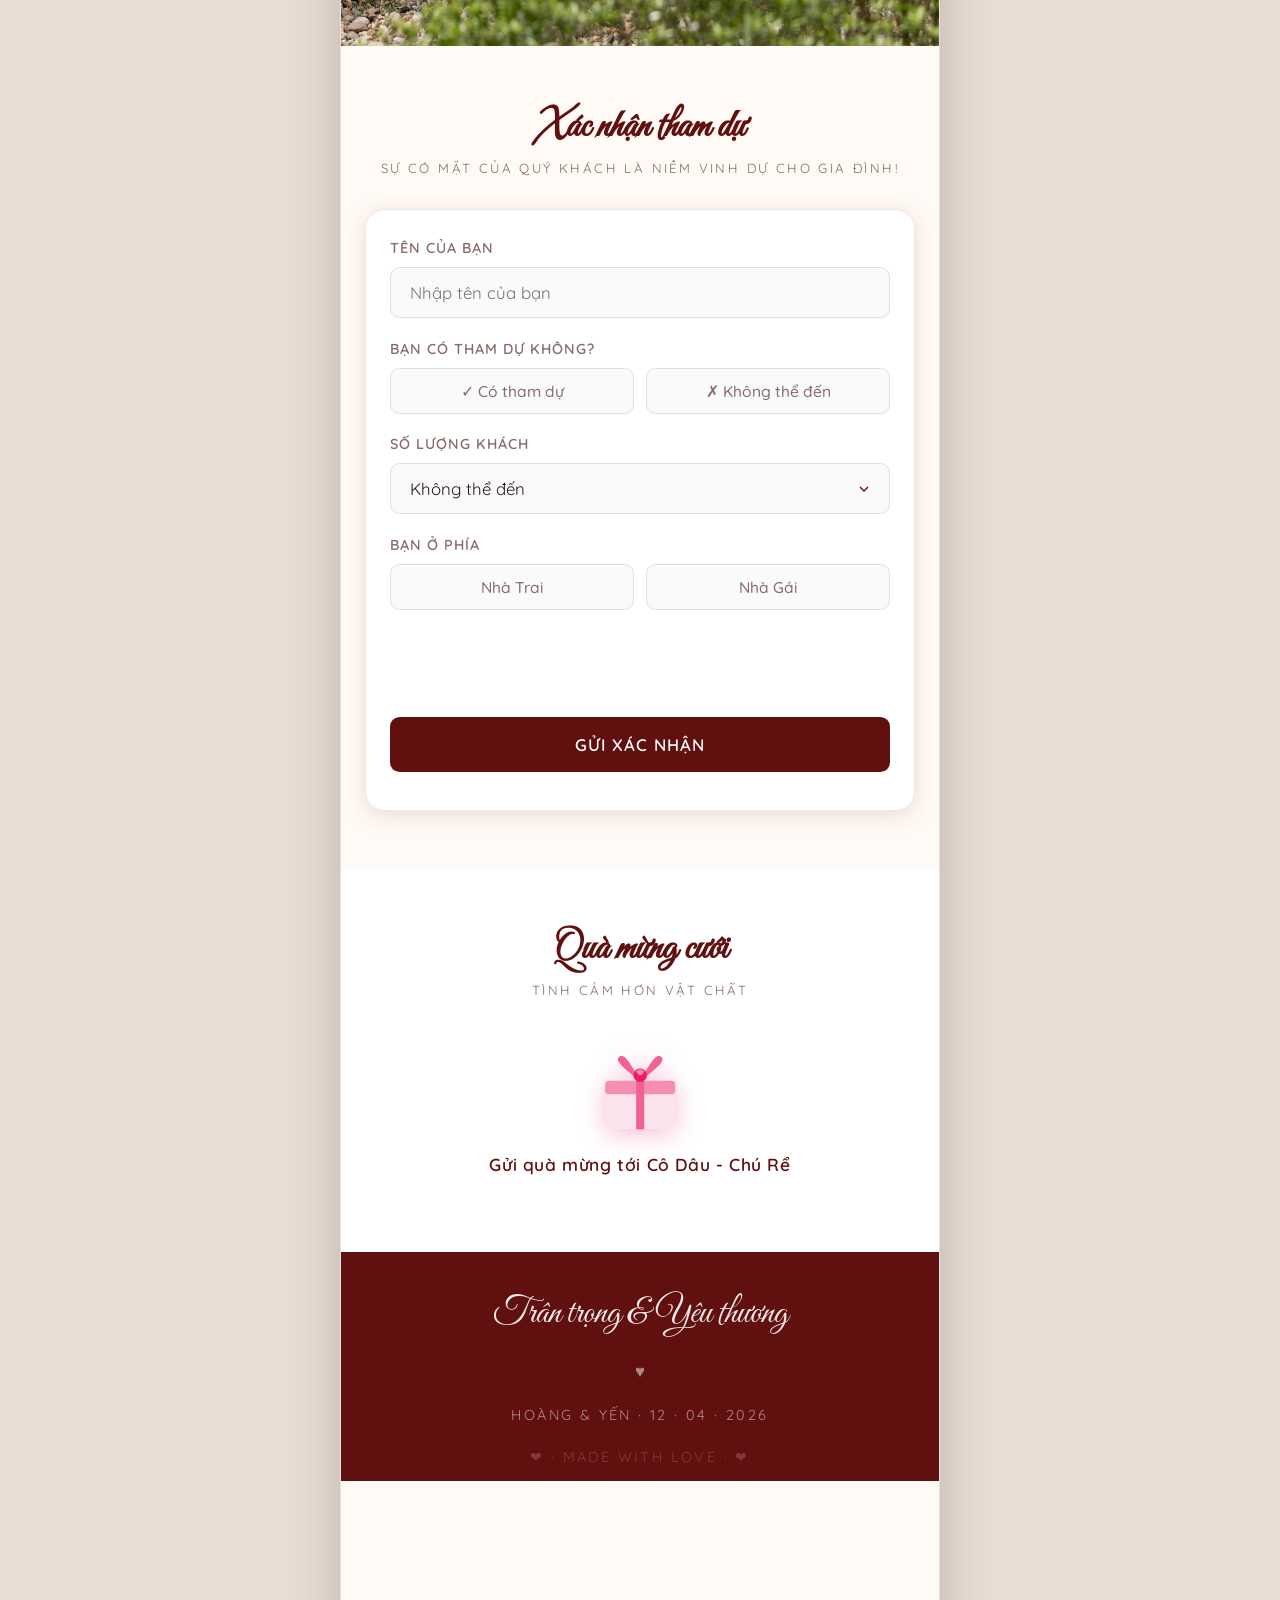
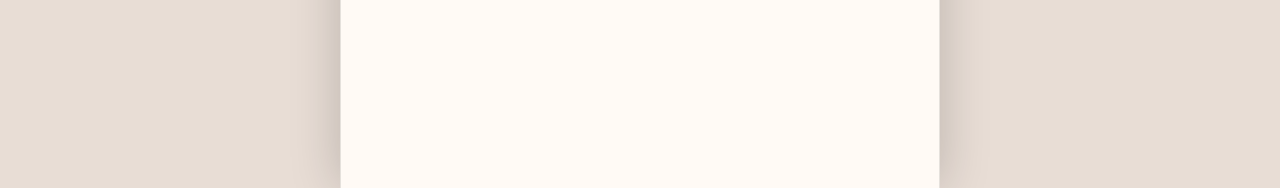
==== commit ae0027dd: "address" ====
--- a/index.html
+++ b/index.html
@@ -215,7 +215,7 @@
                 <span class="reception-info-icon">📍</span>
                 <div>
                   <p id="reception-bride-location" class="reception-card-location">Tư Gia Nhà Gái</p>
-                  <p id="reception-bride-address" class="reception-card-address">Đông Xuân - Sóc Sơn - Hà Nội</p>
+                  <p id="reception-bride-address" class="reception-card-address">Nhà văn hoá thôn Cả - Đông Xuân - Sóc Sơn - Hà Nội</p>
                 </div>
               </div>
               <a id="reception-bride-map"
@@ -249,7 +249,7 @@
                 <span class="reception-info-icon">📍</span>
                 <div>
                   <p id="reception-groom-location" class="reception-card-location">Tư Gia Nhà Trai</p>
-                  <p id="reception-groom-address" class="reception-card-address">Thu Thủy - Đa Phúc - Hà Nội</p>
+                  <p id="reception-groom-address" class="reception-card-address">số 163 - xóm Ngăn - Thu Thủy - Đa Phúc - Hà Nội</p>
                 </div>
               </div>
               <a id="reception-groom-map" href="https://maps.app.goo.gl/KoiGsKyfGxgCRzdd6" target="_blank"
@@ -281,7 +281,7 @@
           </div>
           <p class="ceremony-lunar-date reveal" data-cfg="wedding.lunar_date">Tức ngày 25 tháng 2 năm Bính Ngọ</p>
           <p id="vu-quy-location" class="ceremony-location-text reveal">Tại Tư Gia Nhà Gái</p>
-          <p id="vu-quy-address" class="ceremony-address reveal reveal-delay-1">Đông Xuân - Sóc Sơn - Hà Nội</p>
+          <p id="vu-quy-address" class="ceremony-address reveal reveal-delay-1">Nhà văn hoá thôn Cả - Đông Xuân - Sóc Sơn - Hà Nội</p>
         </div>
       </div>
       <div id="ceremony-map" class="ceremony-map-section reveal">
@@ -322,7 +322,7 @@
           </div>
           <p class="ceremony-lunar-date reveal" data-cfg="wedding.lunar_date">Tức ngày 25 tháng 2 năm Bính Ngọ</p>
           <p id="thanh-hon-location" class="ceremony-location-text reveal">Tại Tư Gia Nhà Trai</p>
-          <p id="thanh-hon-address" class="ceremony-address reveal reveal-delay-1">Thu Thủy - Đa Phúc - Hà Nội
+          <p id="thanh-hon-address" class="ceremony-address reveal reveal-delay-1">số 163 - xóm Ngăn - Thu Thủy - Đa Phúc - Hà Nội
           </p>
         </div>
       </div>
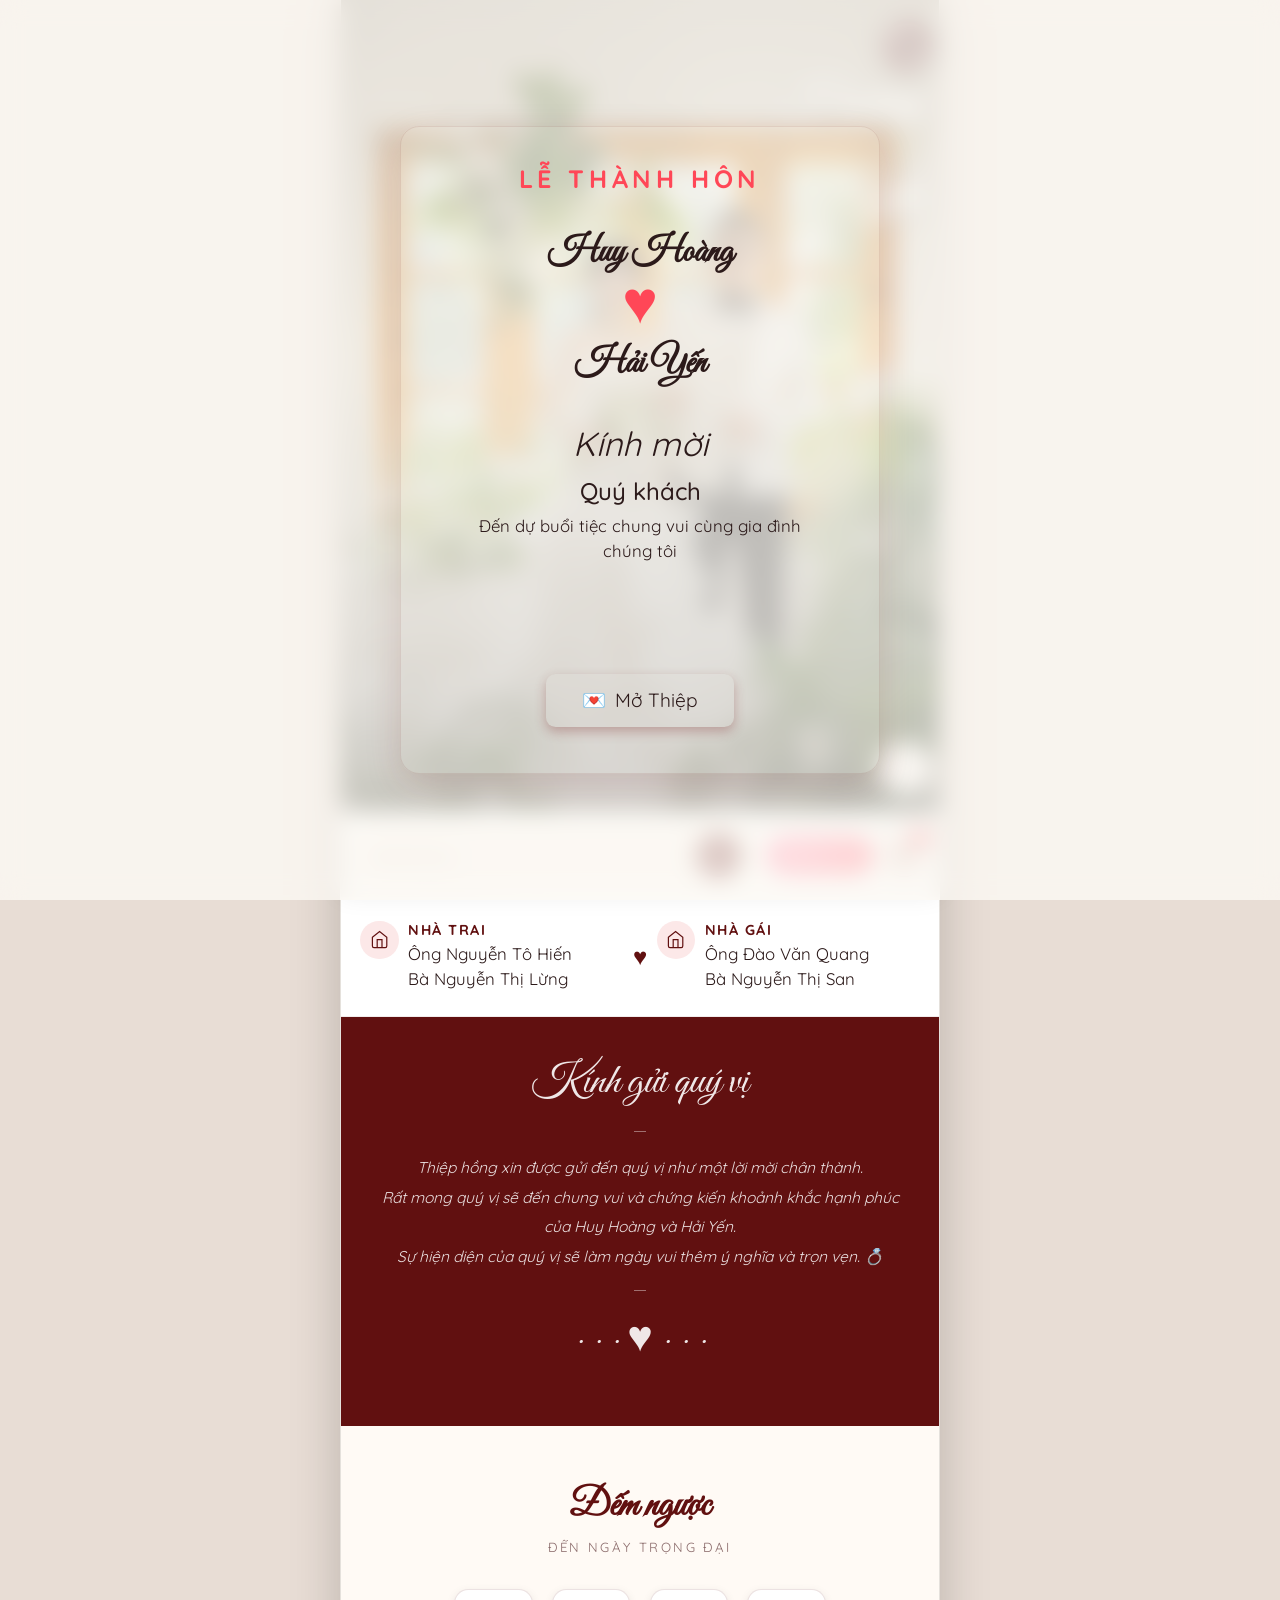
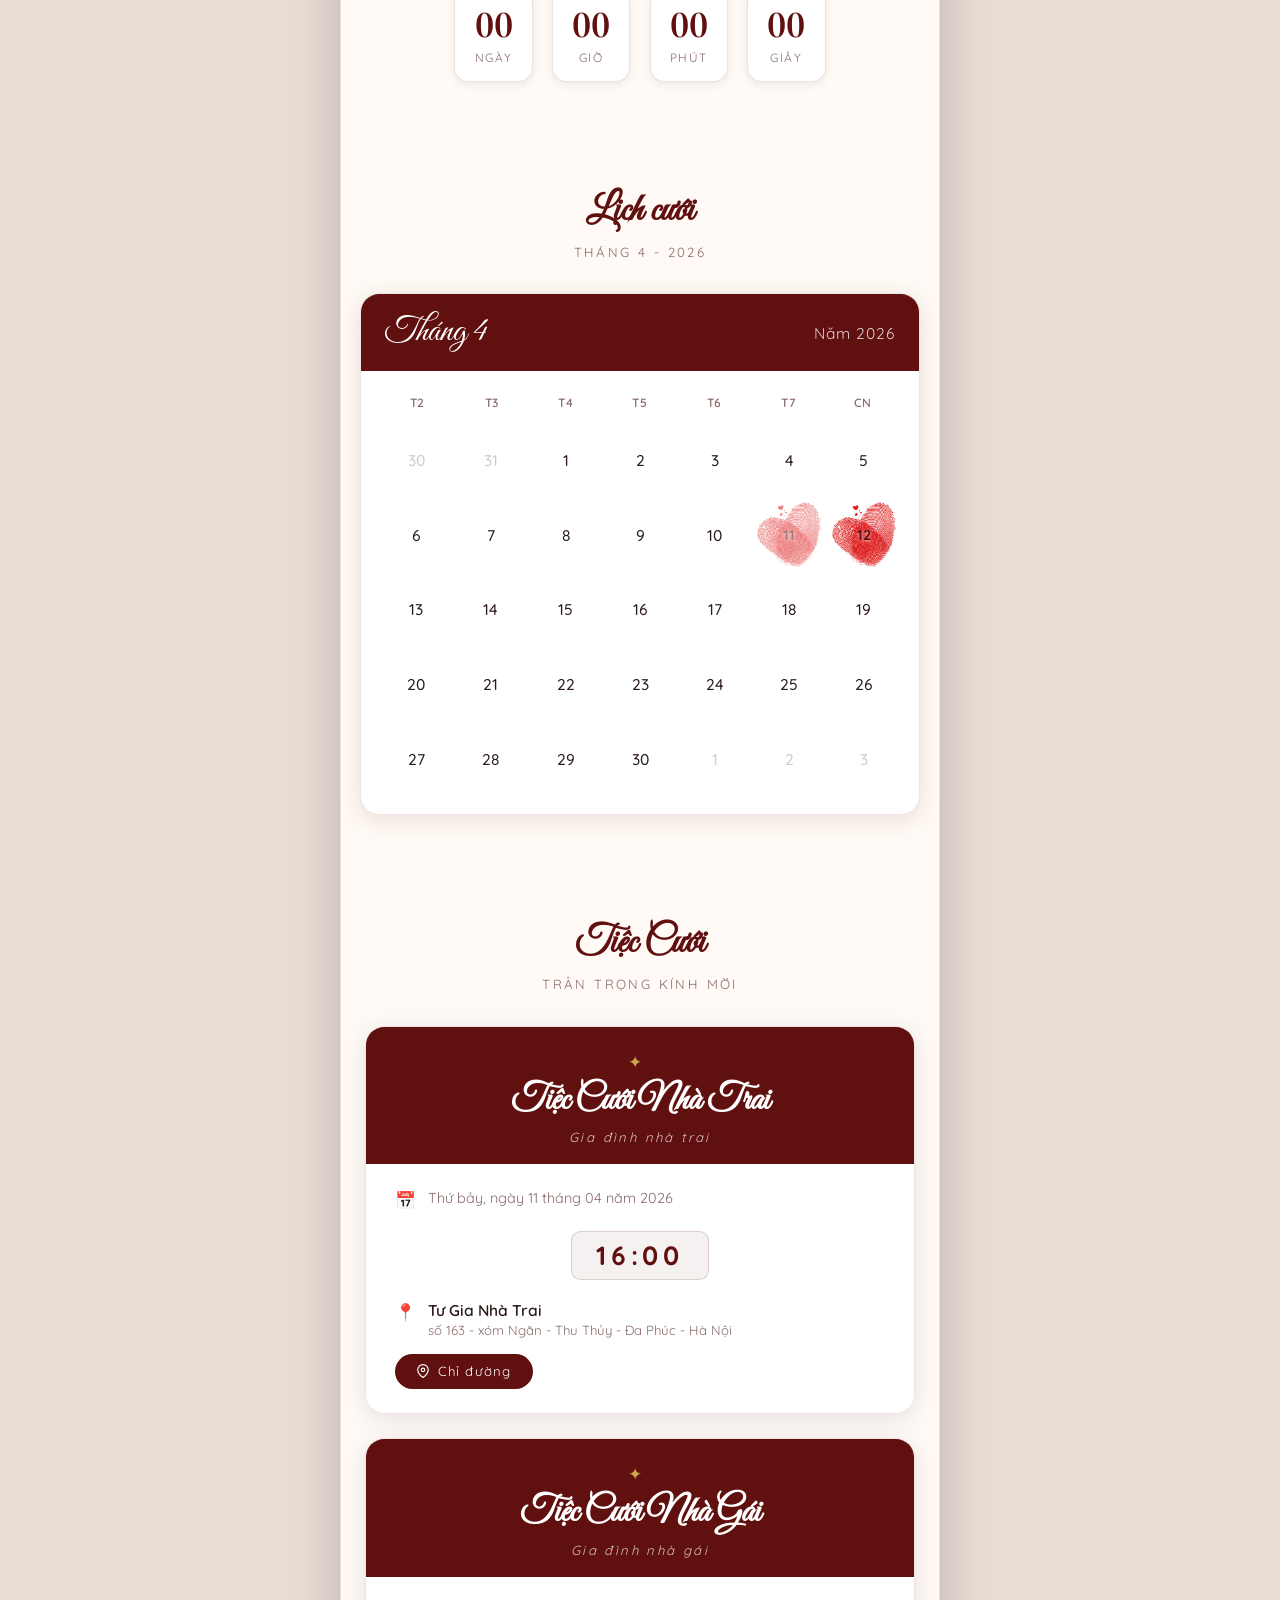
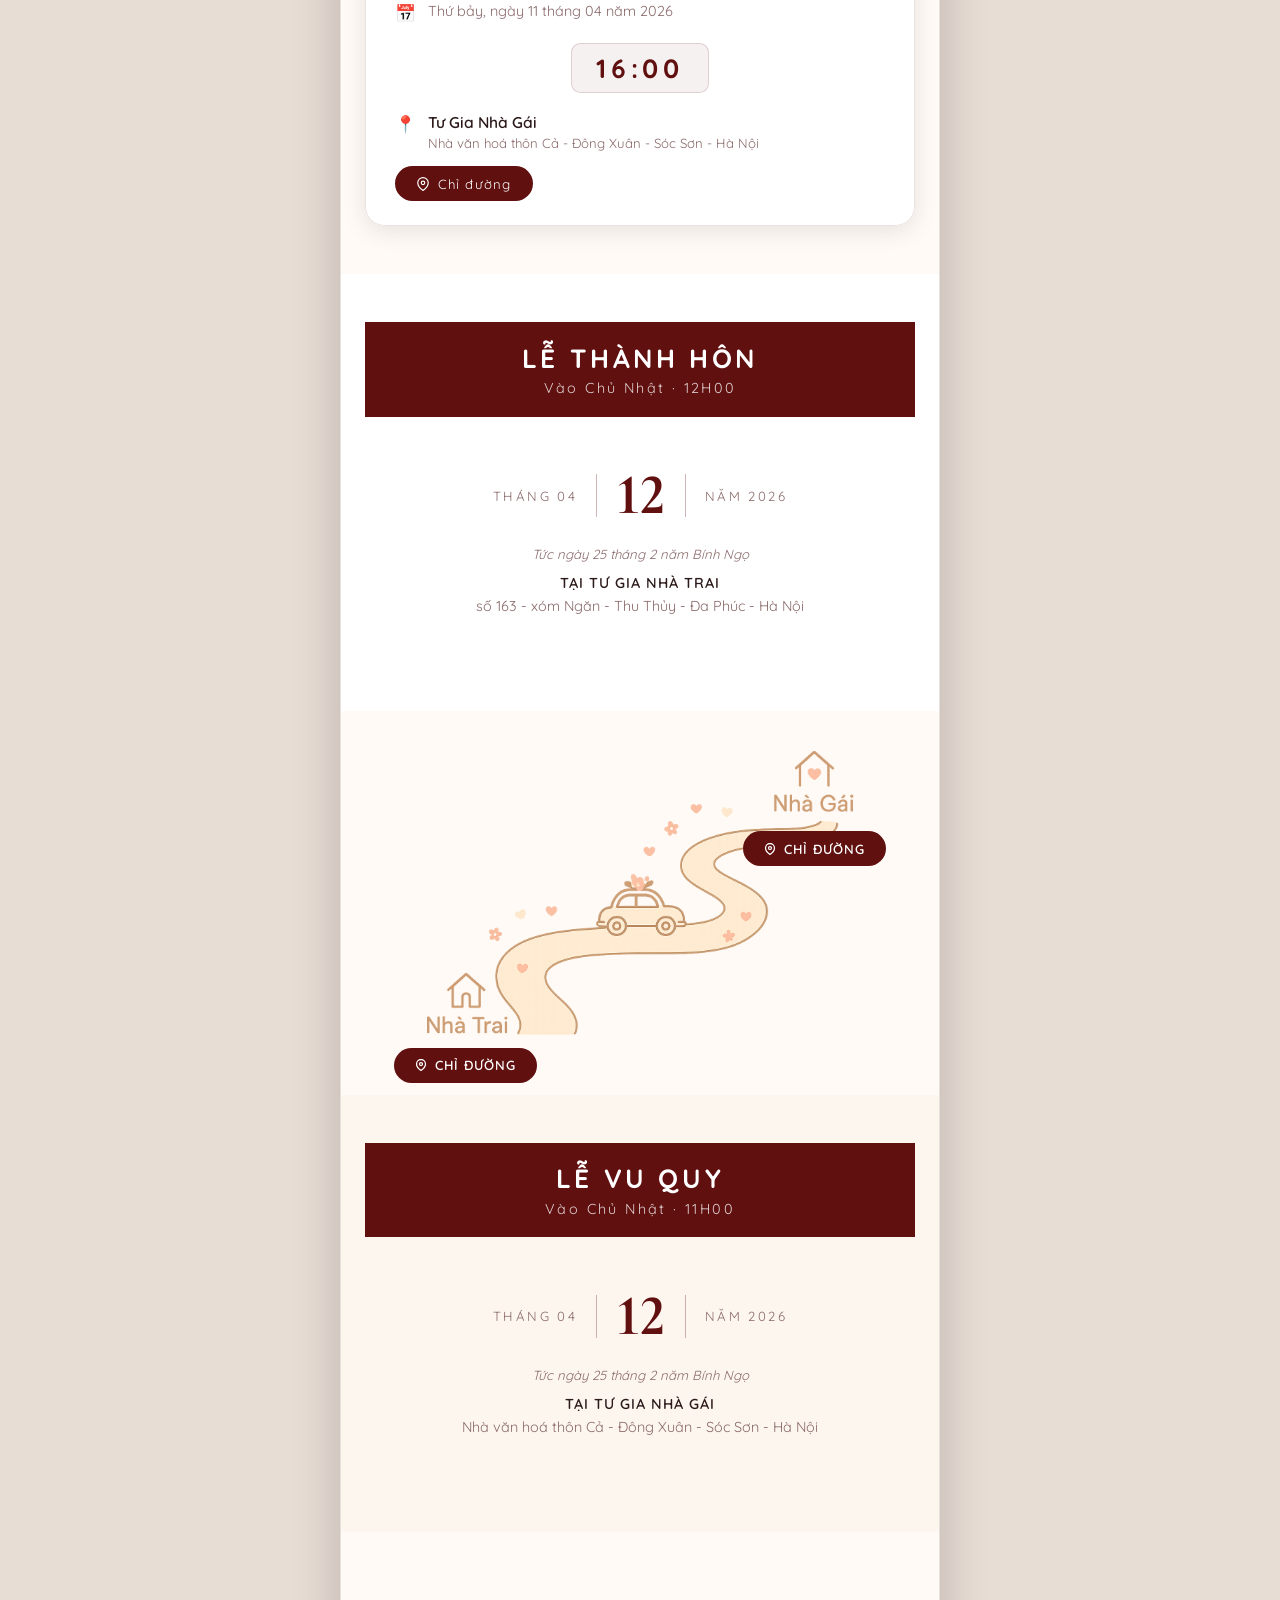
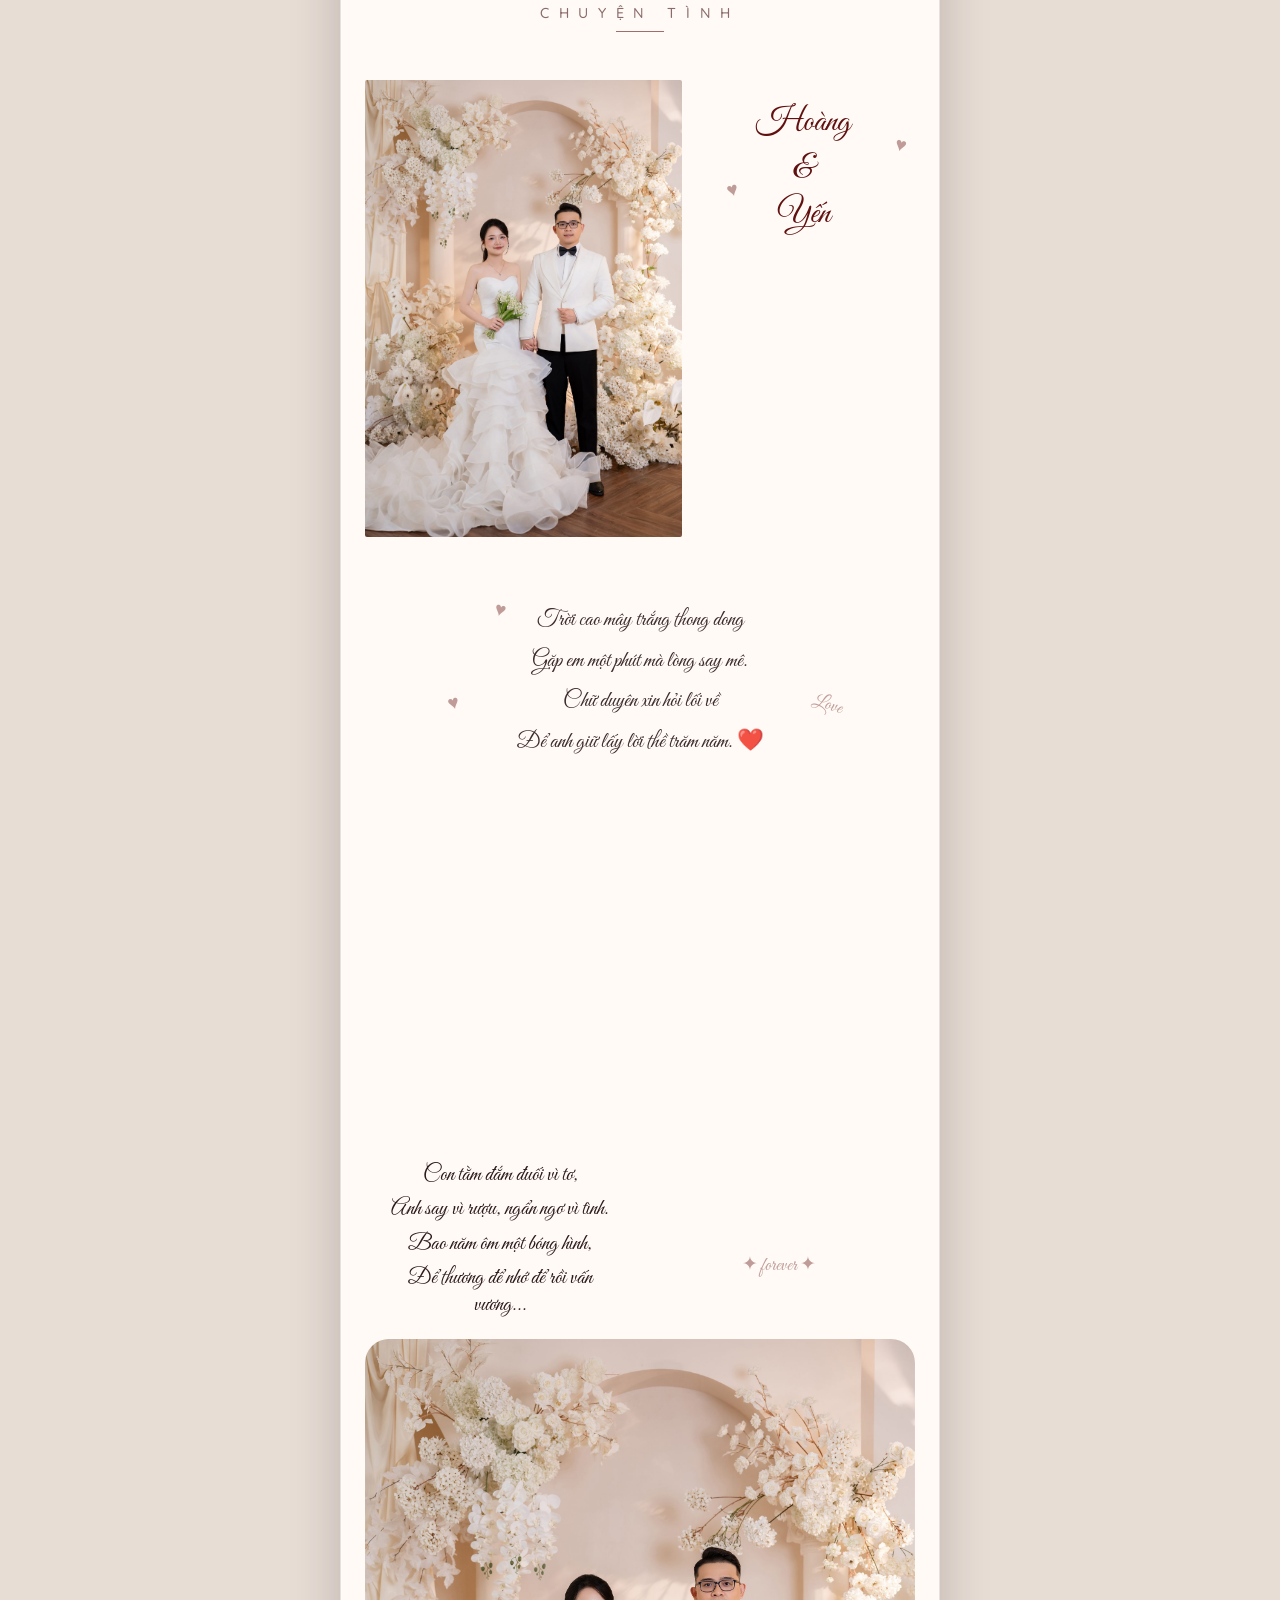
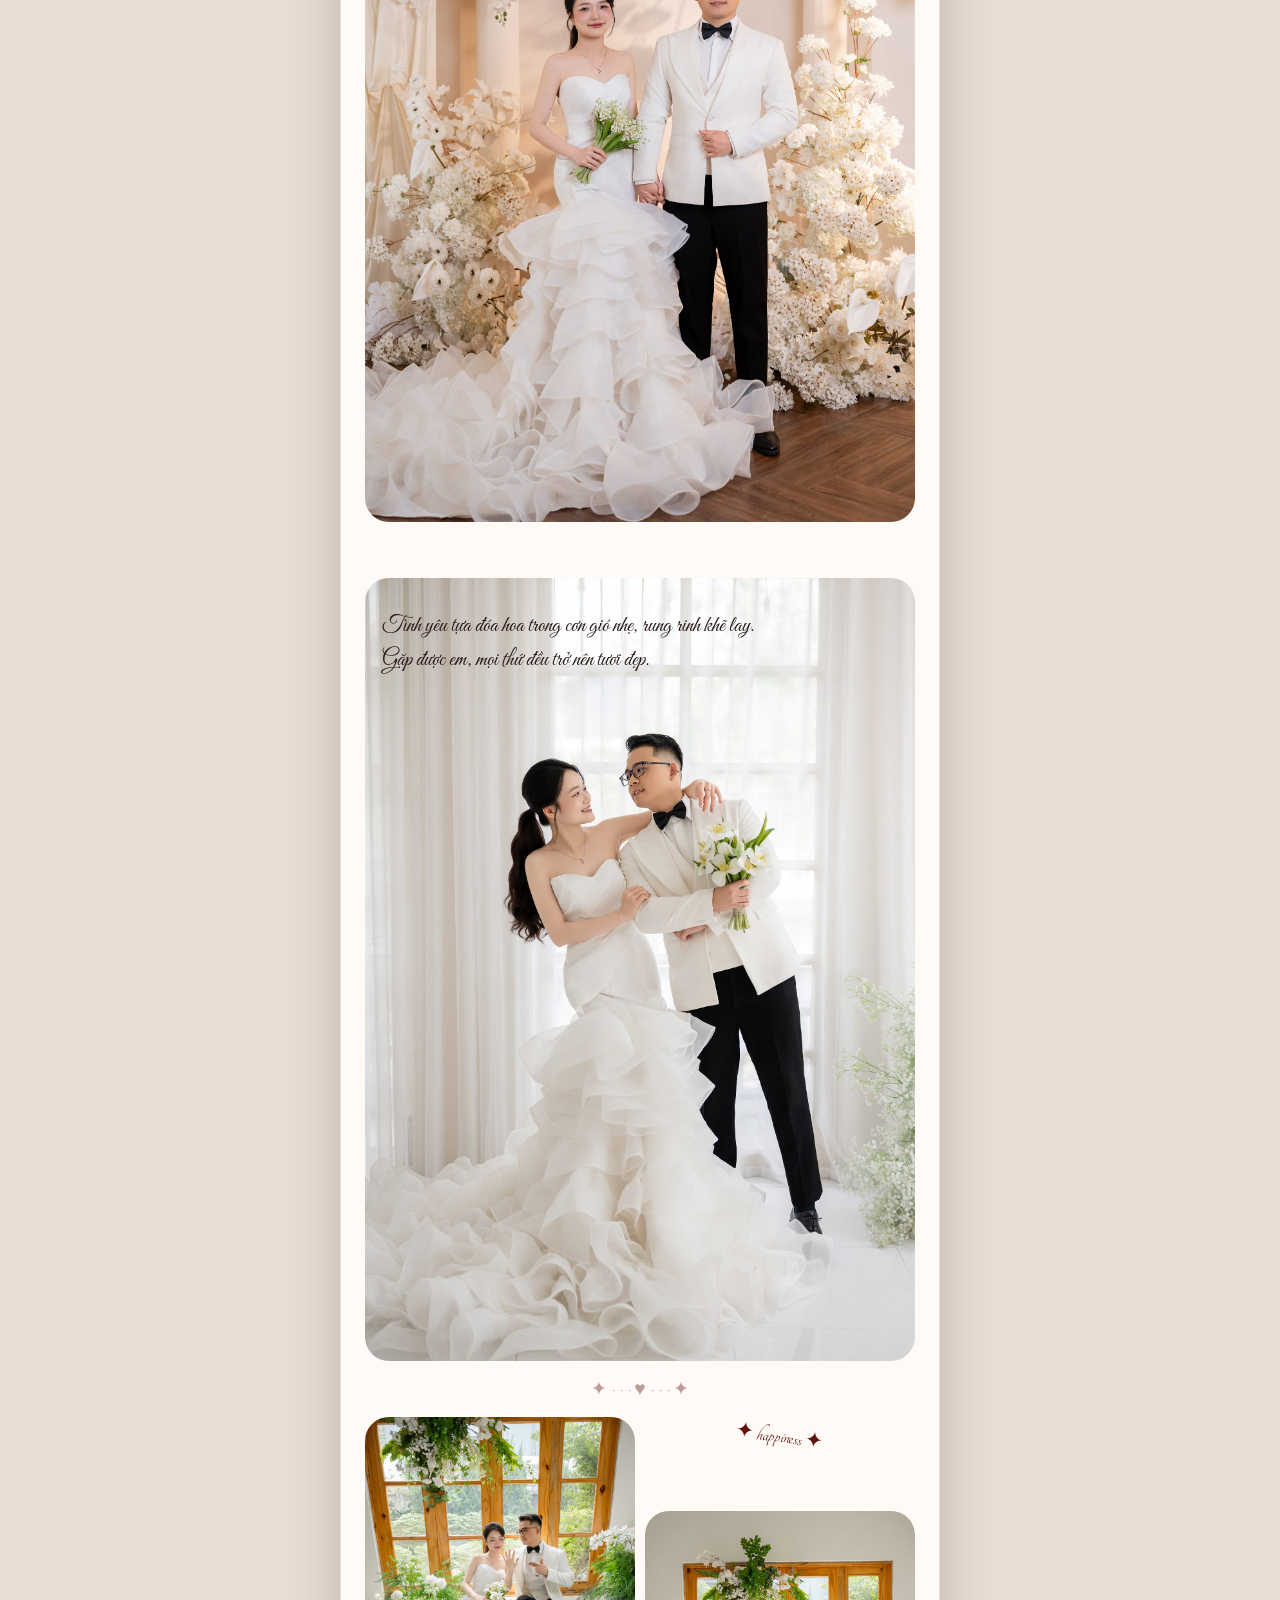
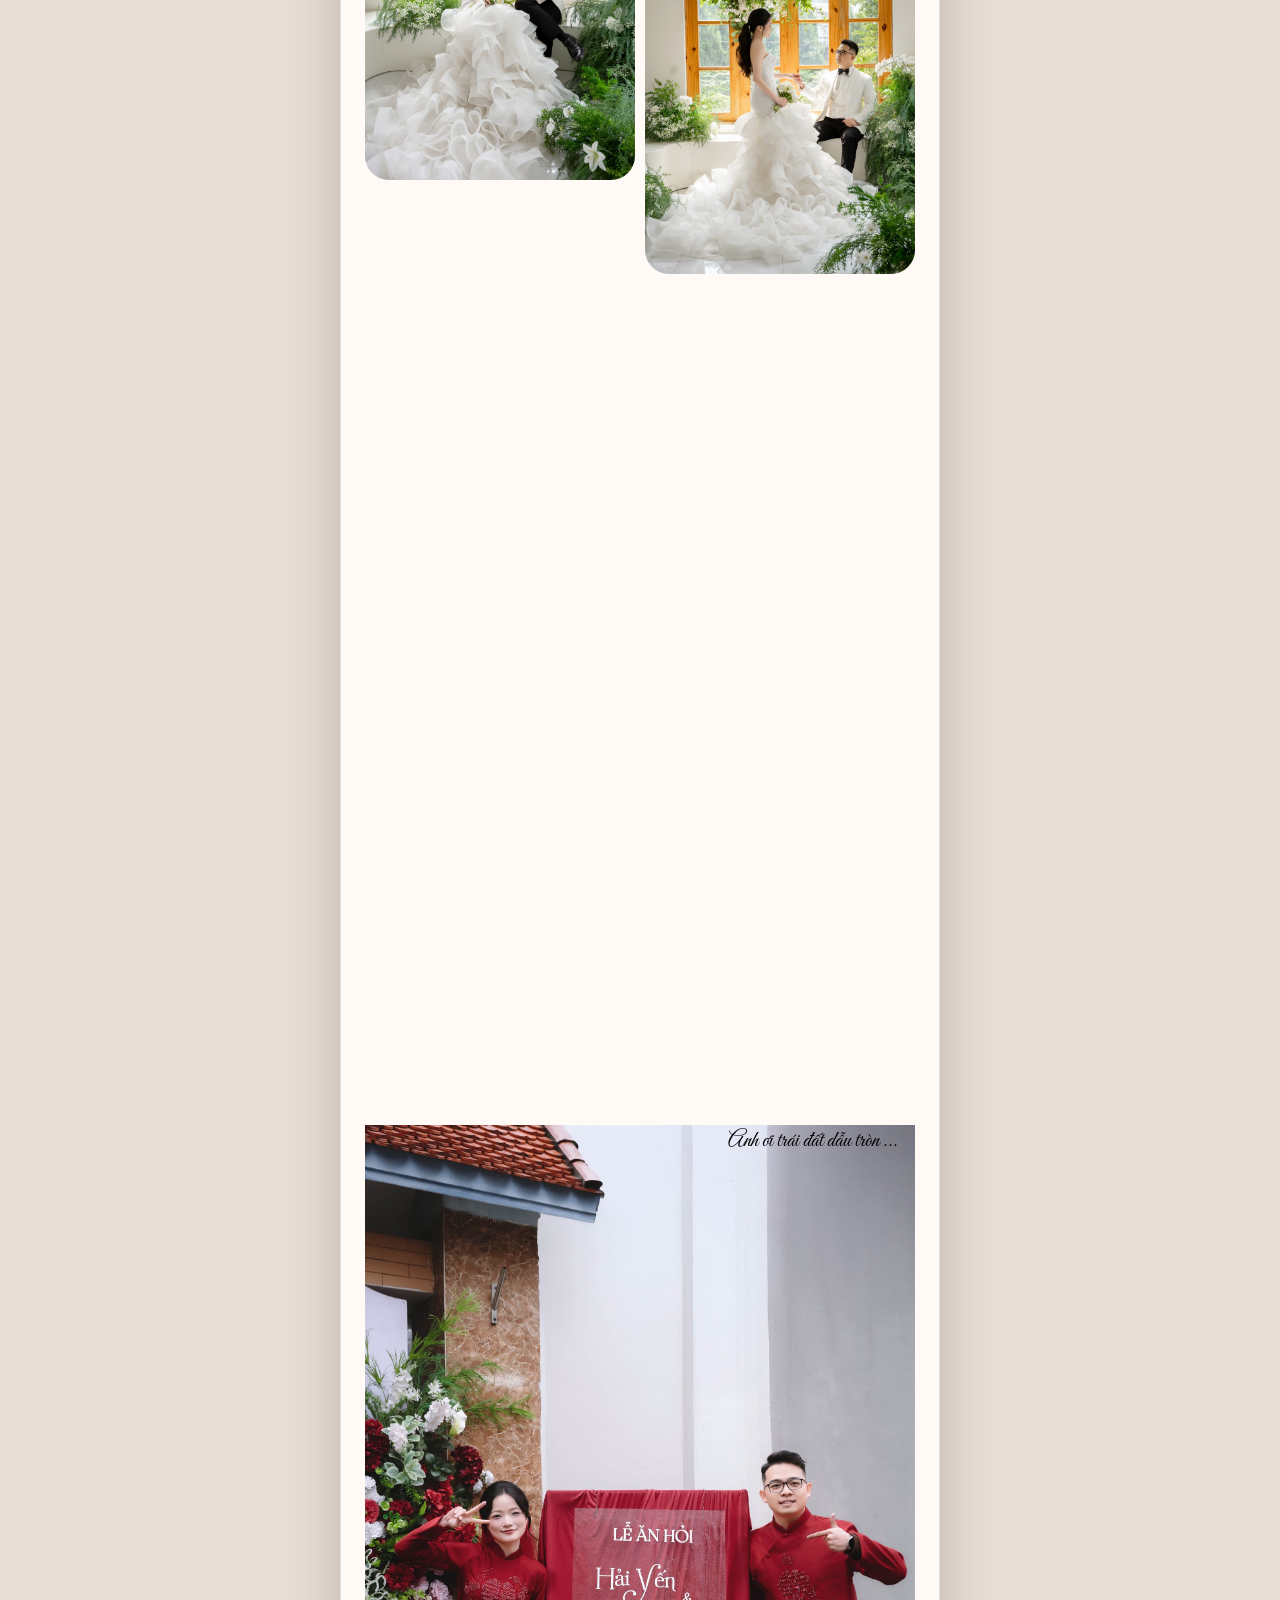
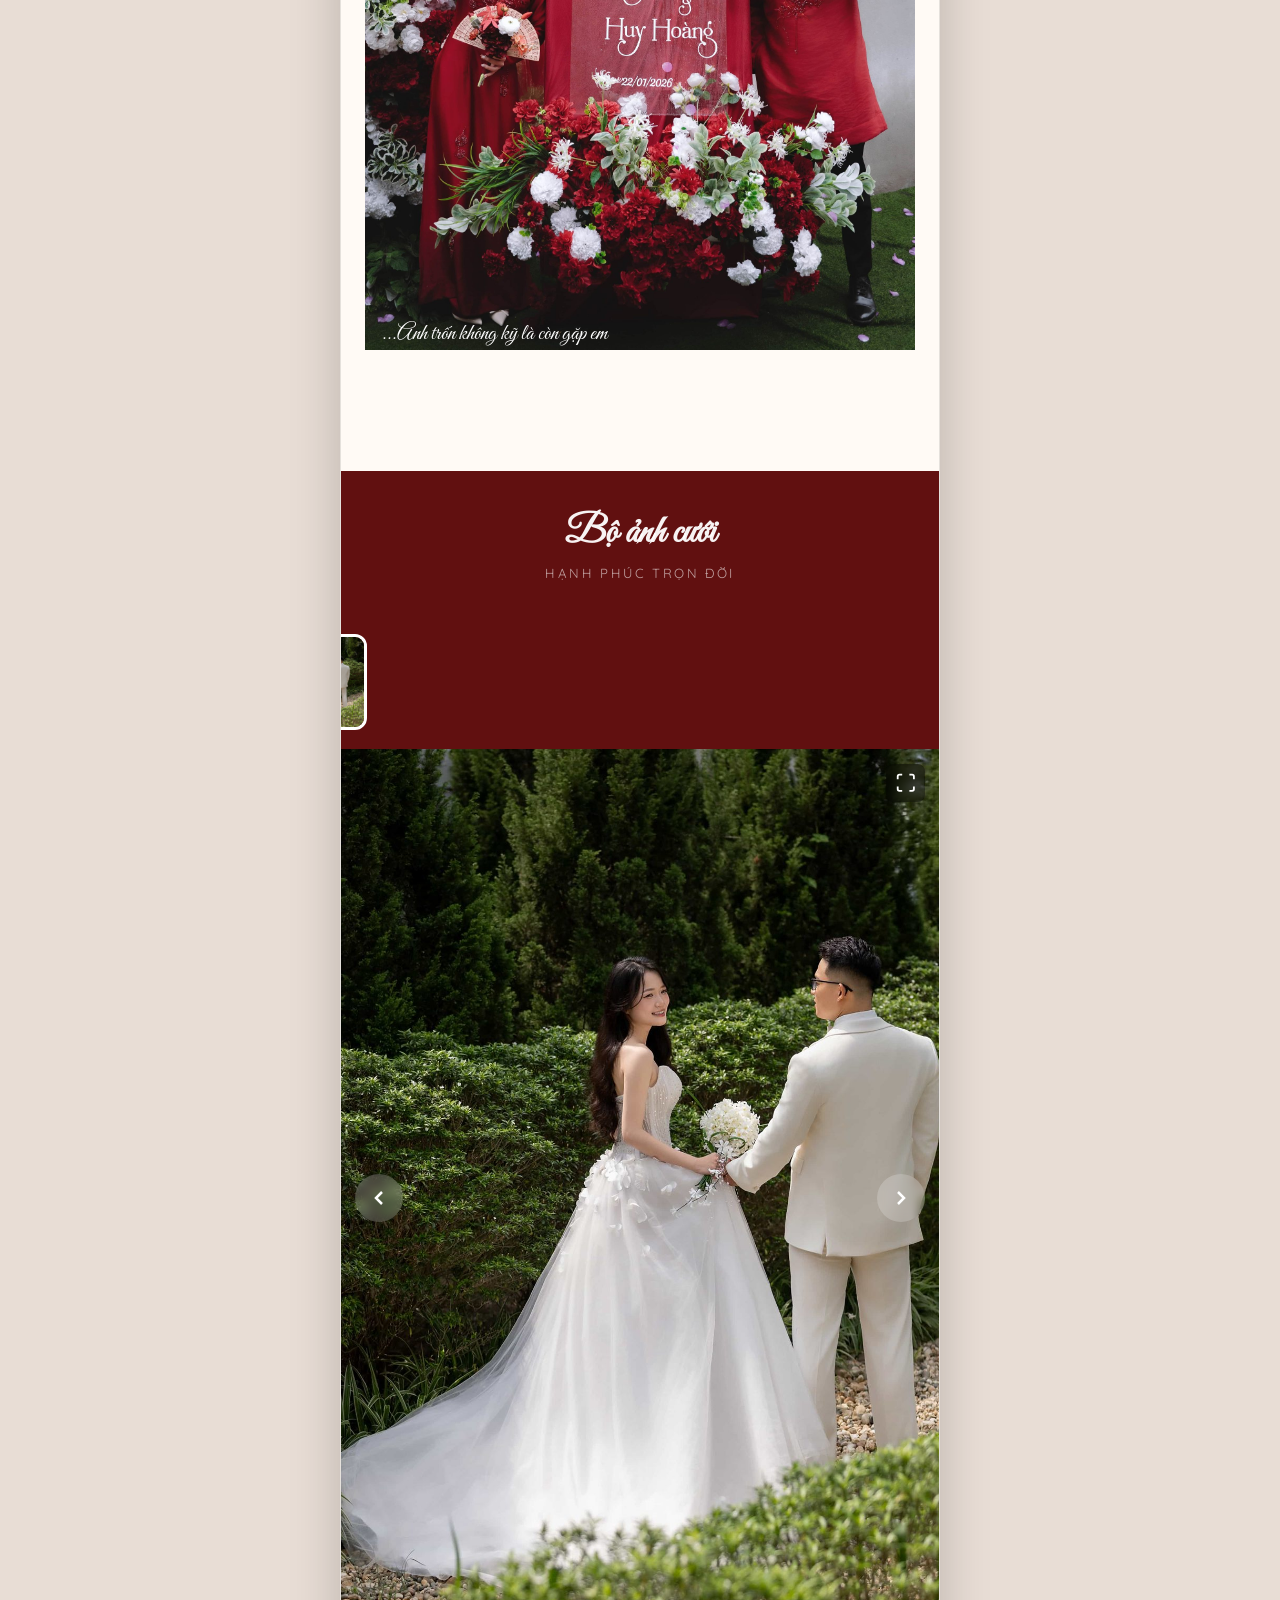
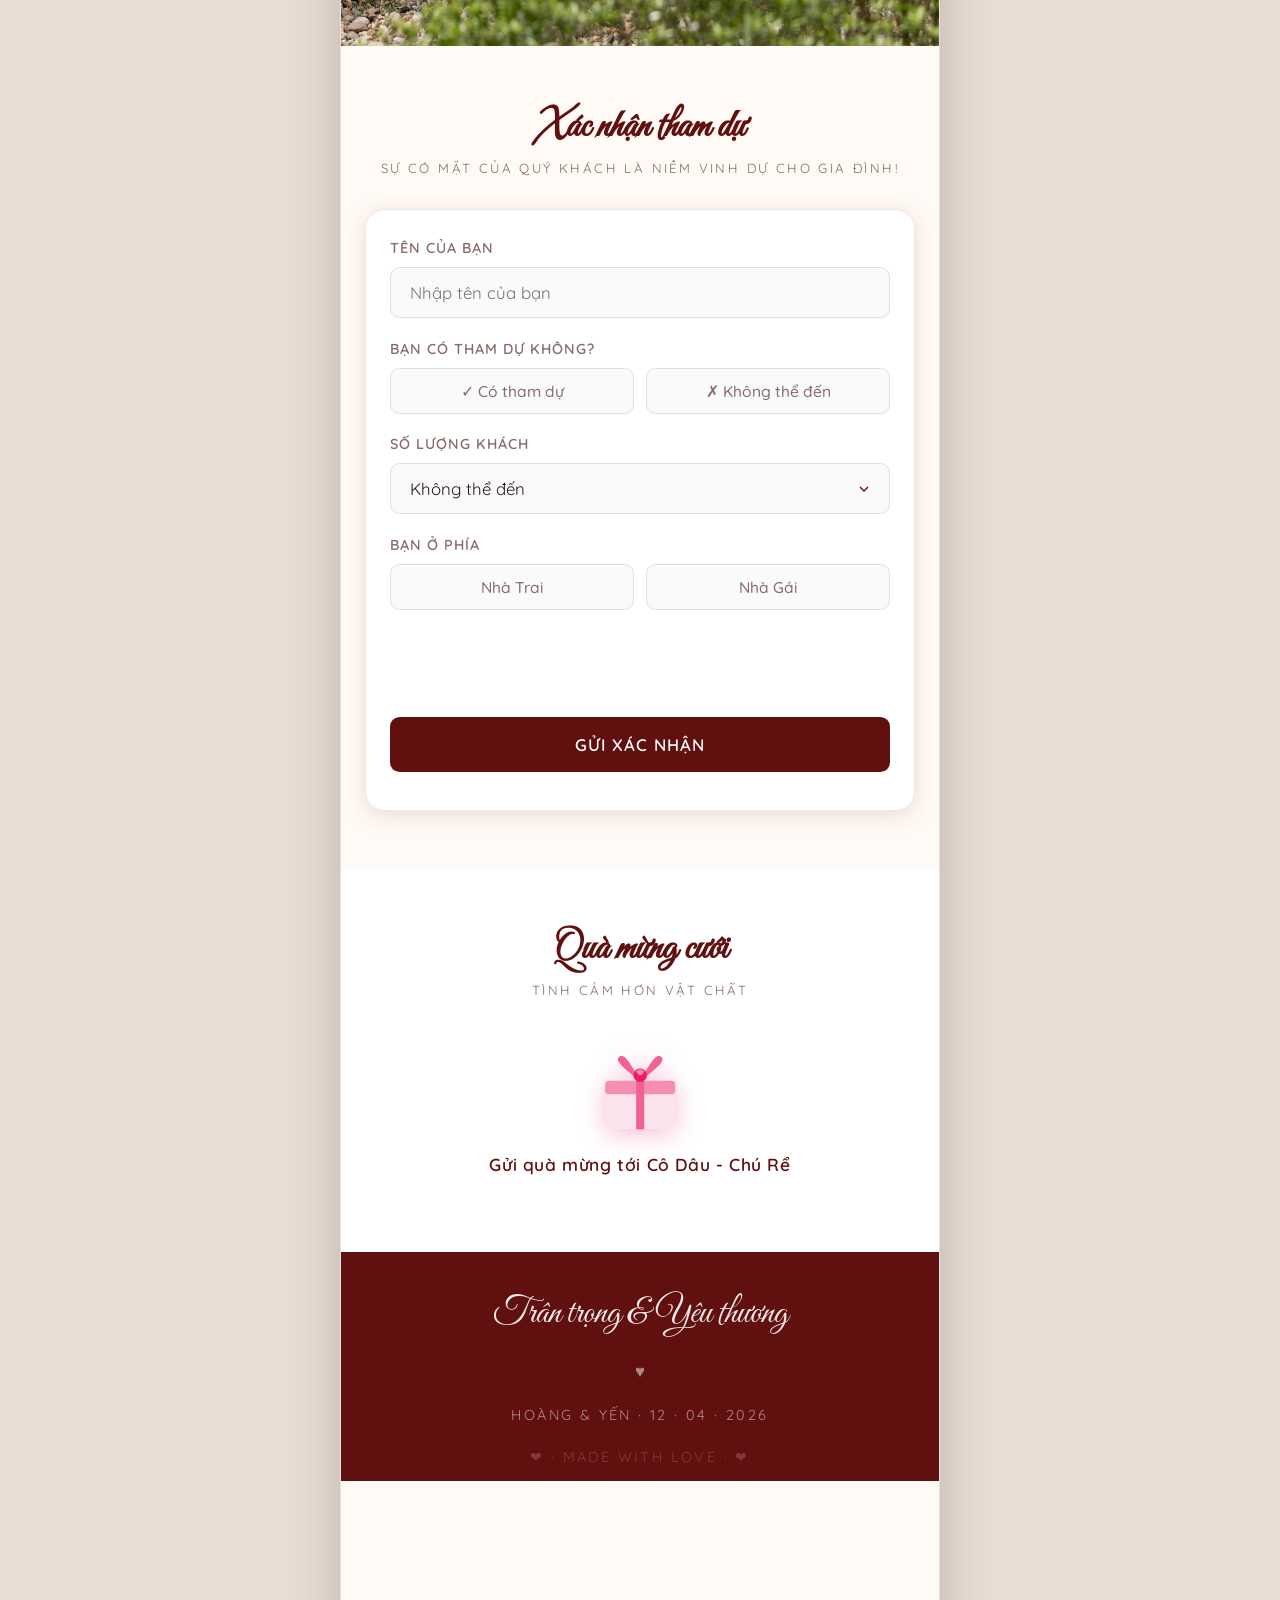
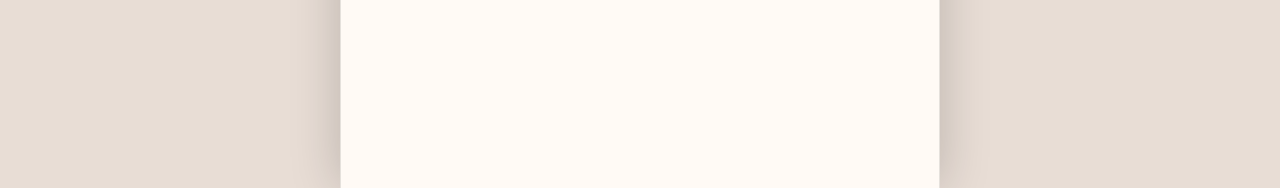
==== commit 8dfd32ee: "edit og" ====
--- a/index.html
+++ b/index.html
@@ -2,6 +2,20 @@
 <html lang="vi">
 
 <head>
+  <link rel="canonical" href="https://pinkquan.github.io/wedding_hoangyen/">
+  <meta name="robots" content="max-image-preview:large">
+  <meta property="og:locale" content="vi_VN">
+  <meta property="og:type" content="website">
+  <meta property="og:site_name" content="Thiệp Cưới - Hoàng & Yến">
+  <meta property="og:title" content="Thiệp Cưới - Hoàng & Yến">
+  <meta property="og:description" content="Thiệp cưới - Lễ thành hôn - Ngày 12 tháng 04 năm 2026">
+  <meta property="og:url" content="https://pinkquan.github.io/wedding_hoangyen/">
+  <meta property="og:image" content="https://pinkquan.github.io/wedding_hoangyen/media/photos-optimized/4314278c9aa6e17842013e81ac316c9b.jpg">
+  <meta property="og:image:alt" content="Thiệp cưới Hoàng và Yến">
+  <meta name="twitter:card" content="summary_large_image">
+  <meta name="twitter:title" content="Thiệp Cưới - Hoàng & Yến">
+  <meta name="twitter:description" content="Thiệp cưới - Lễ thành hôn - Ngày 12 tháng 04 năm 2026">
+  <meta name="twitter:image" content="https://pinkquan.github.io/wedding_hoangyen/media/photos-optimized/4314278c9aa6e17842013e81ac316c9b.jpg">
   <meta charset="UTF-8">
   <meta name="viewport" content="width=device-width, initial-scale=1.0, maximum-scale=1.0, user-scalable=no">
   <meta name="description" content="Thiệp cưới - Lễ thành hôn - Ngày 12 tháng 04 năm 2026">
@@ -623,4 +637,4 @@
   <script src="./js/story.js"></script>
 </body>
 
-</html>+</html>
